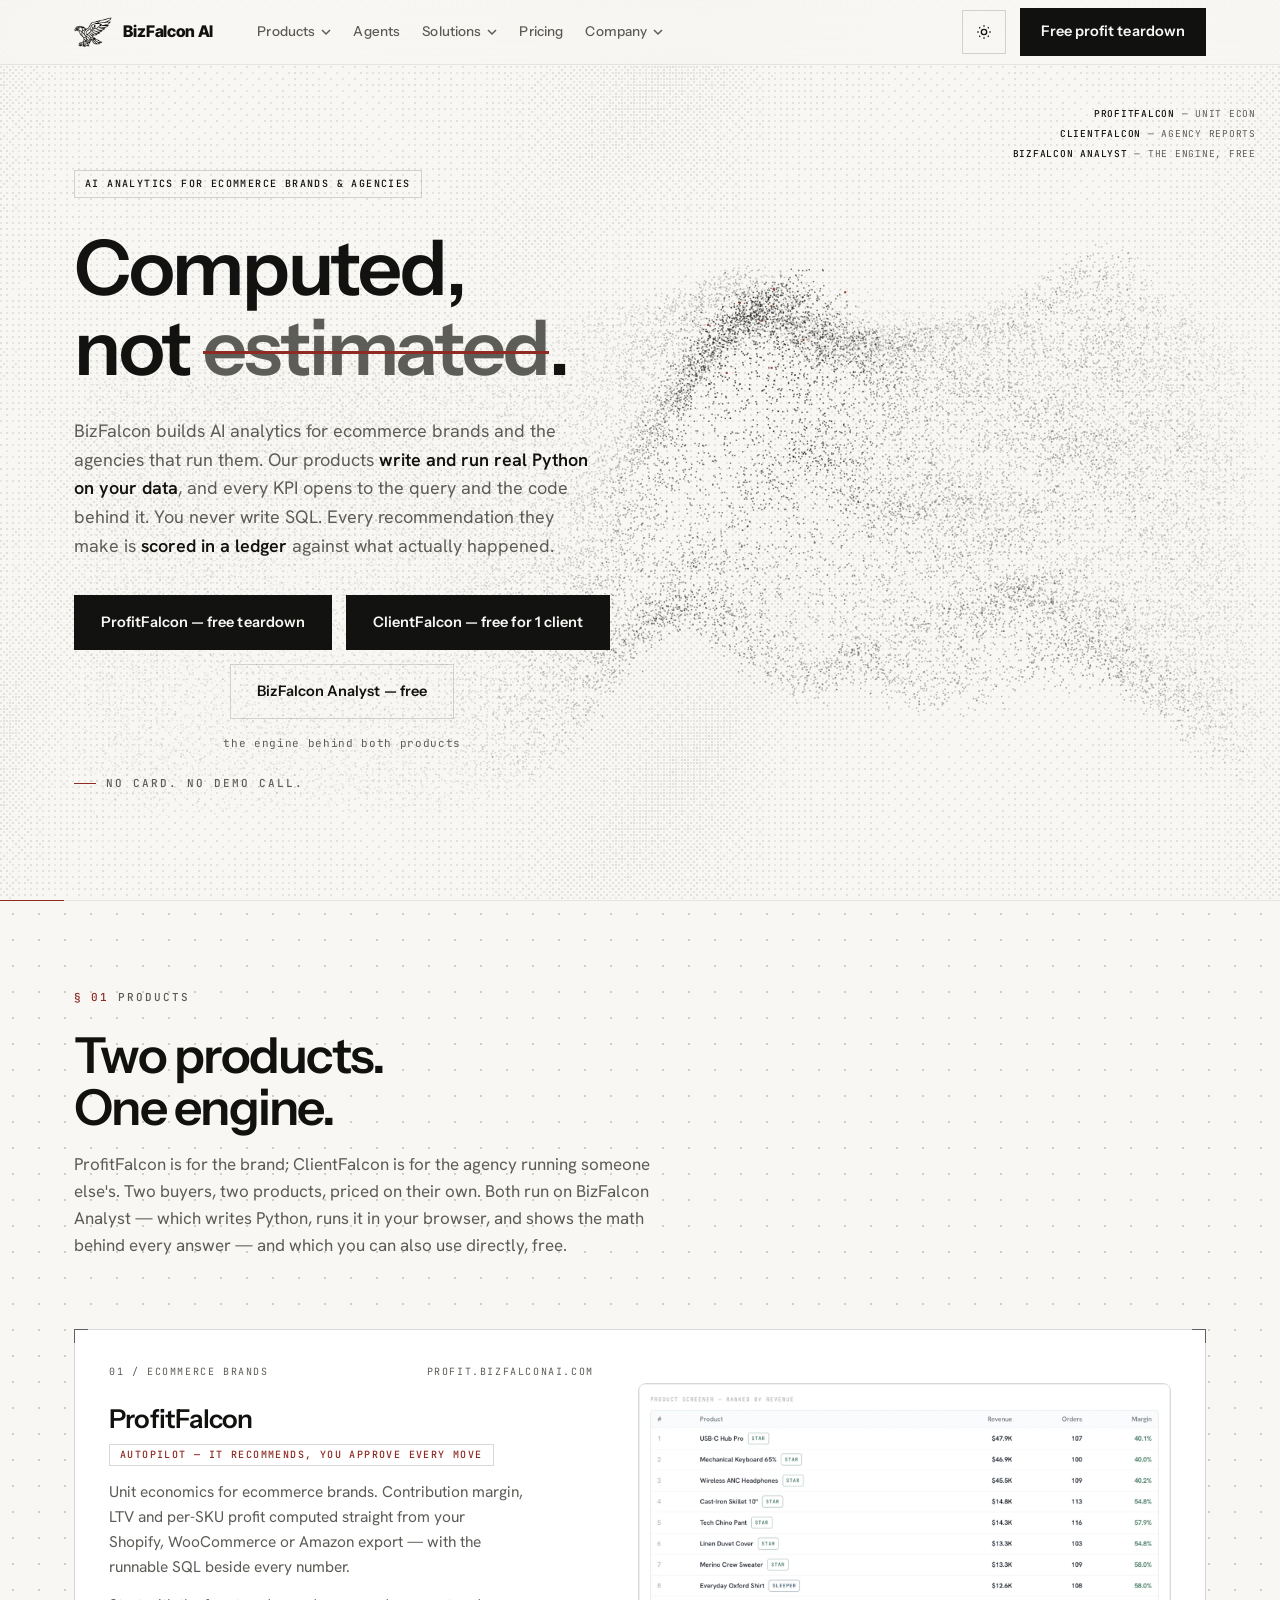
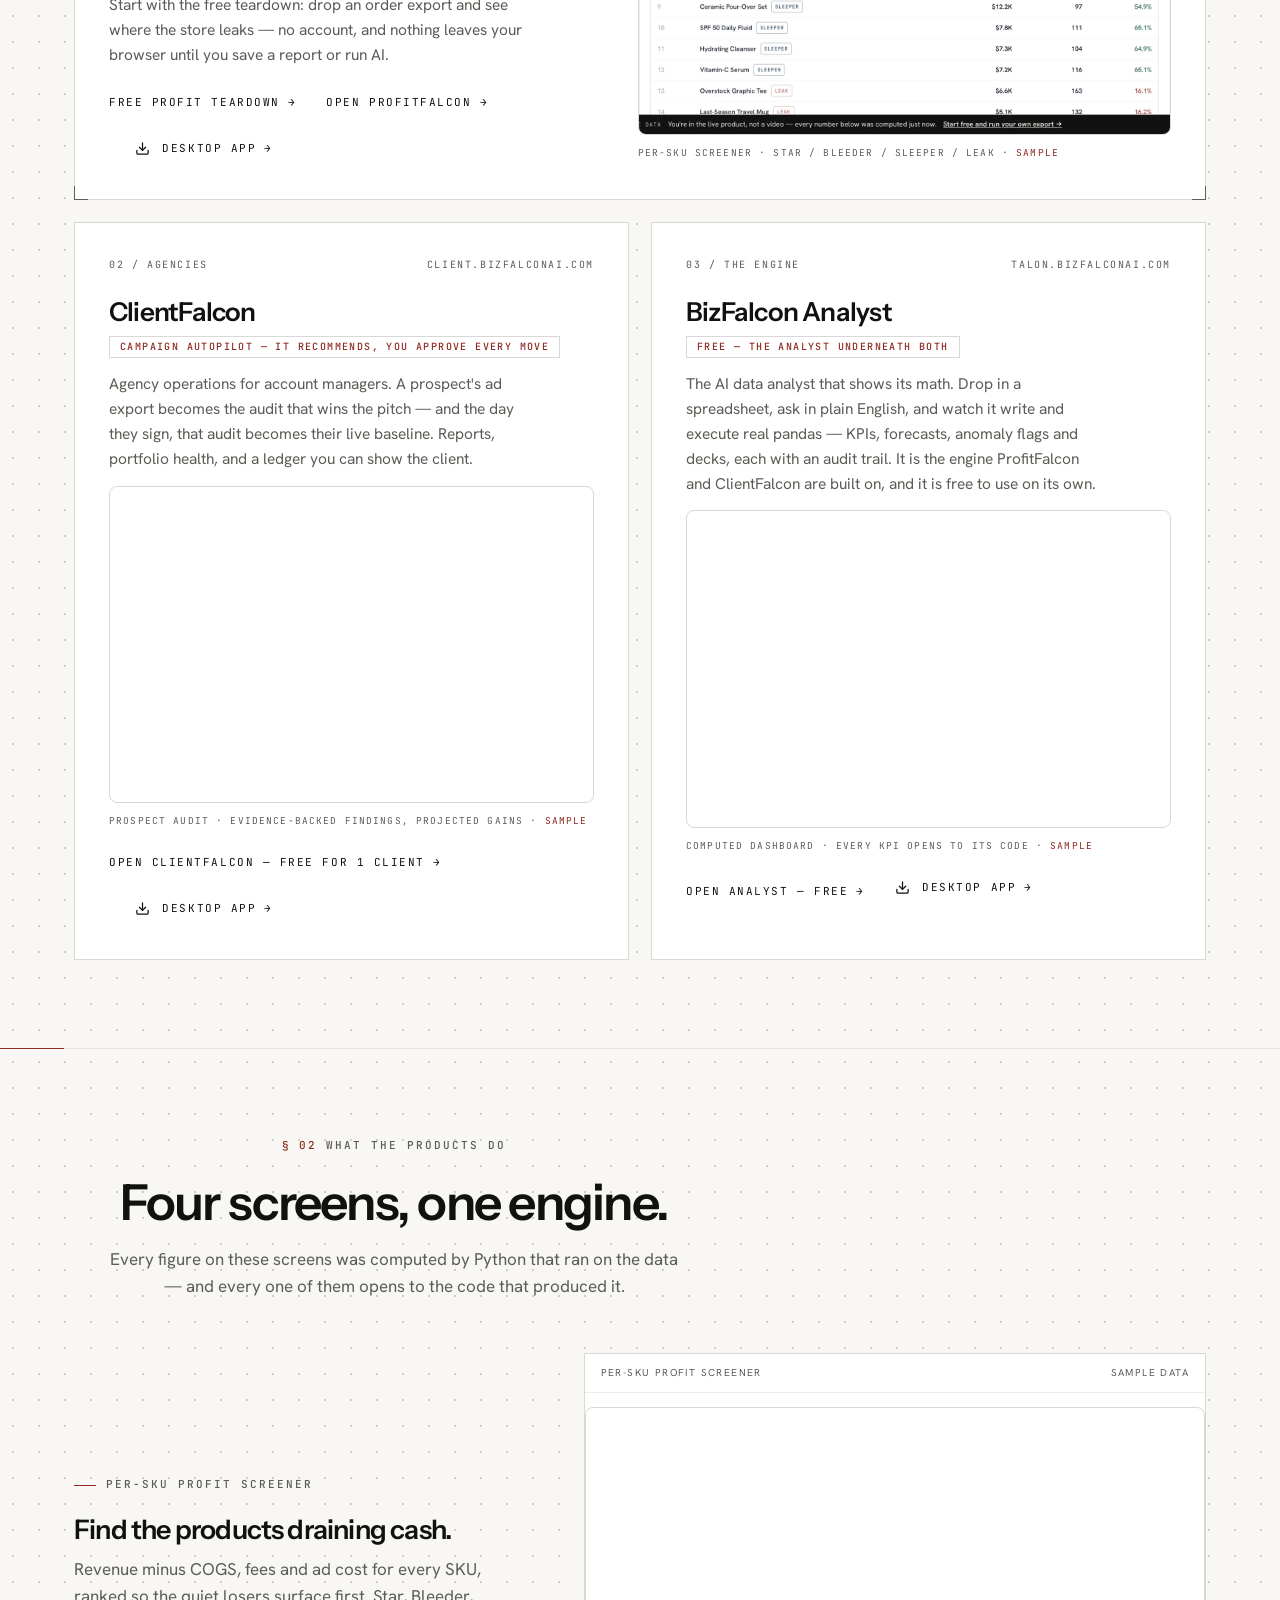
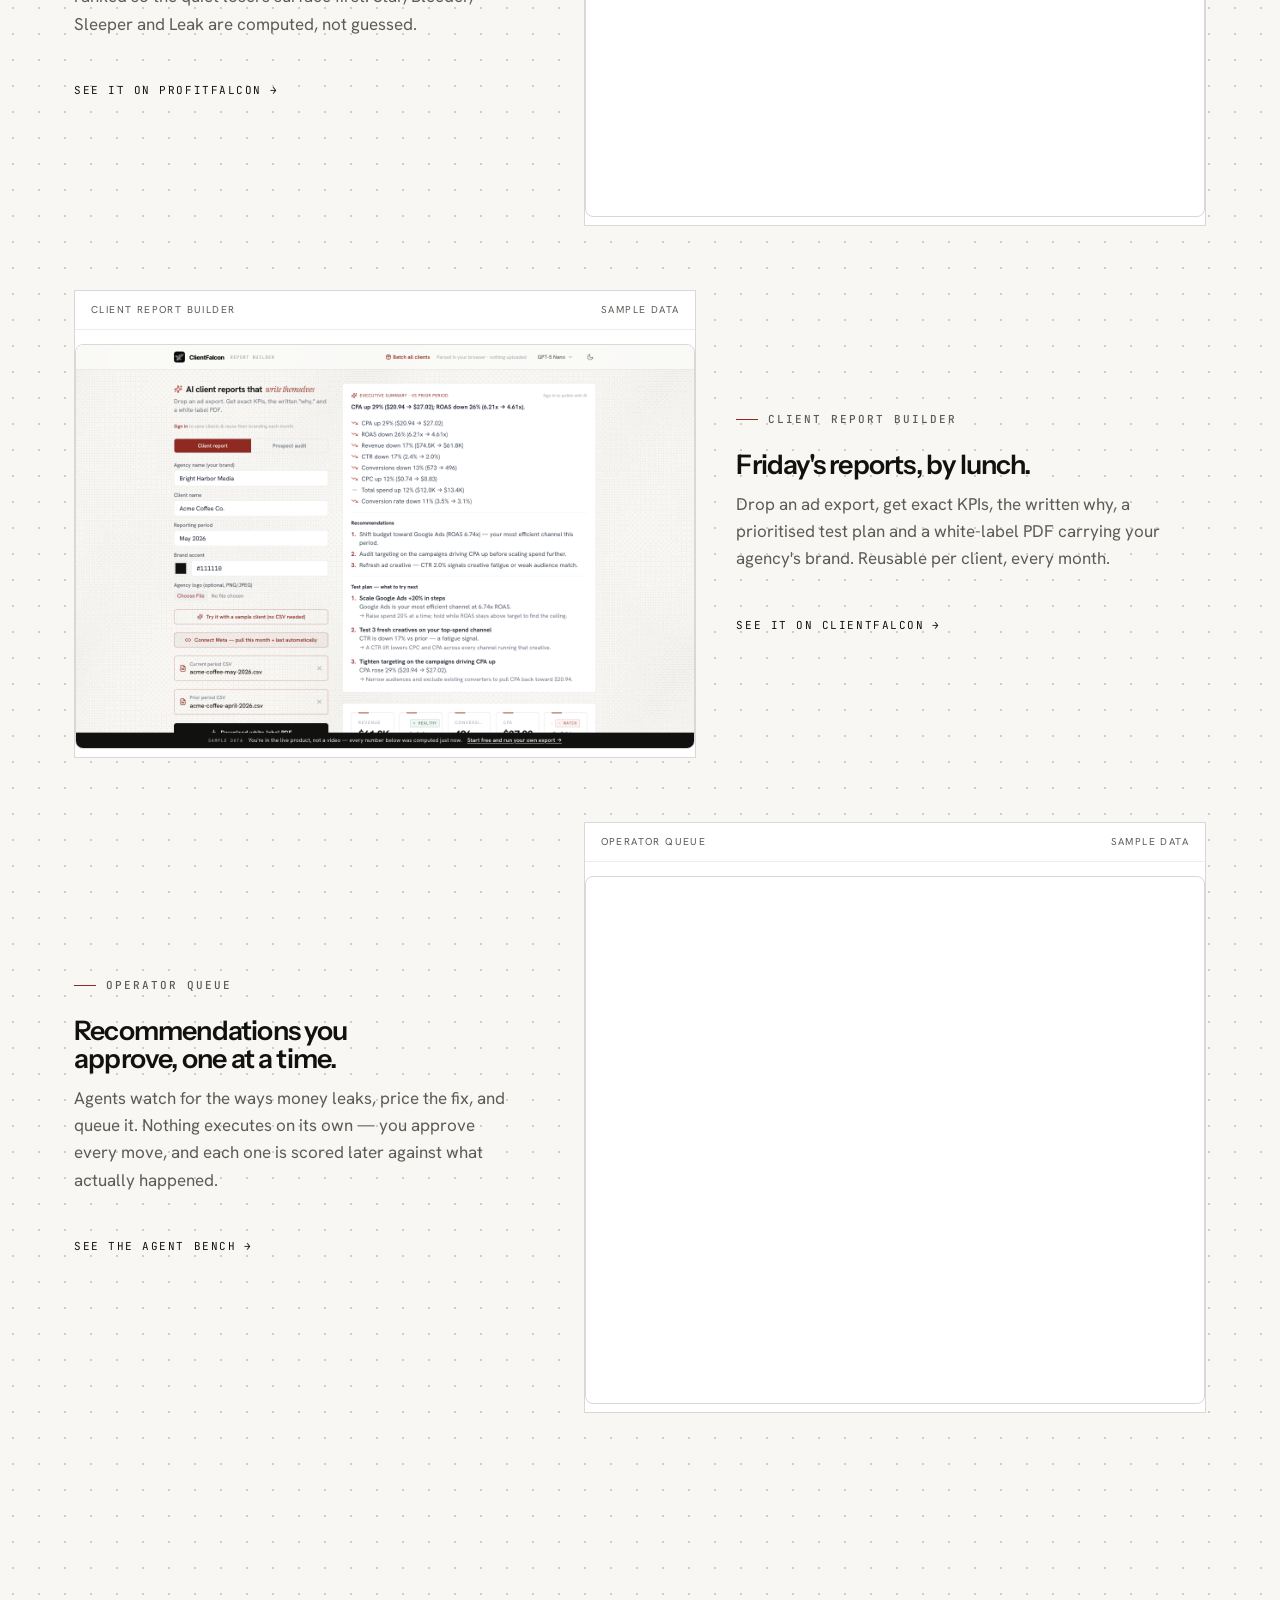
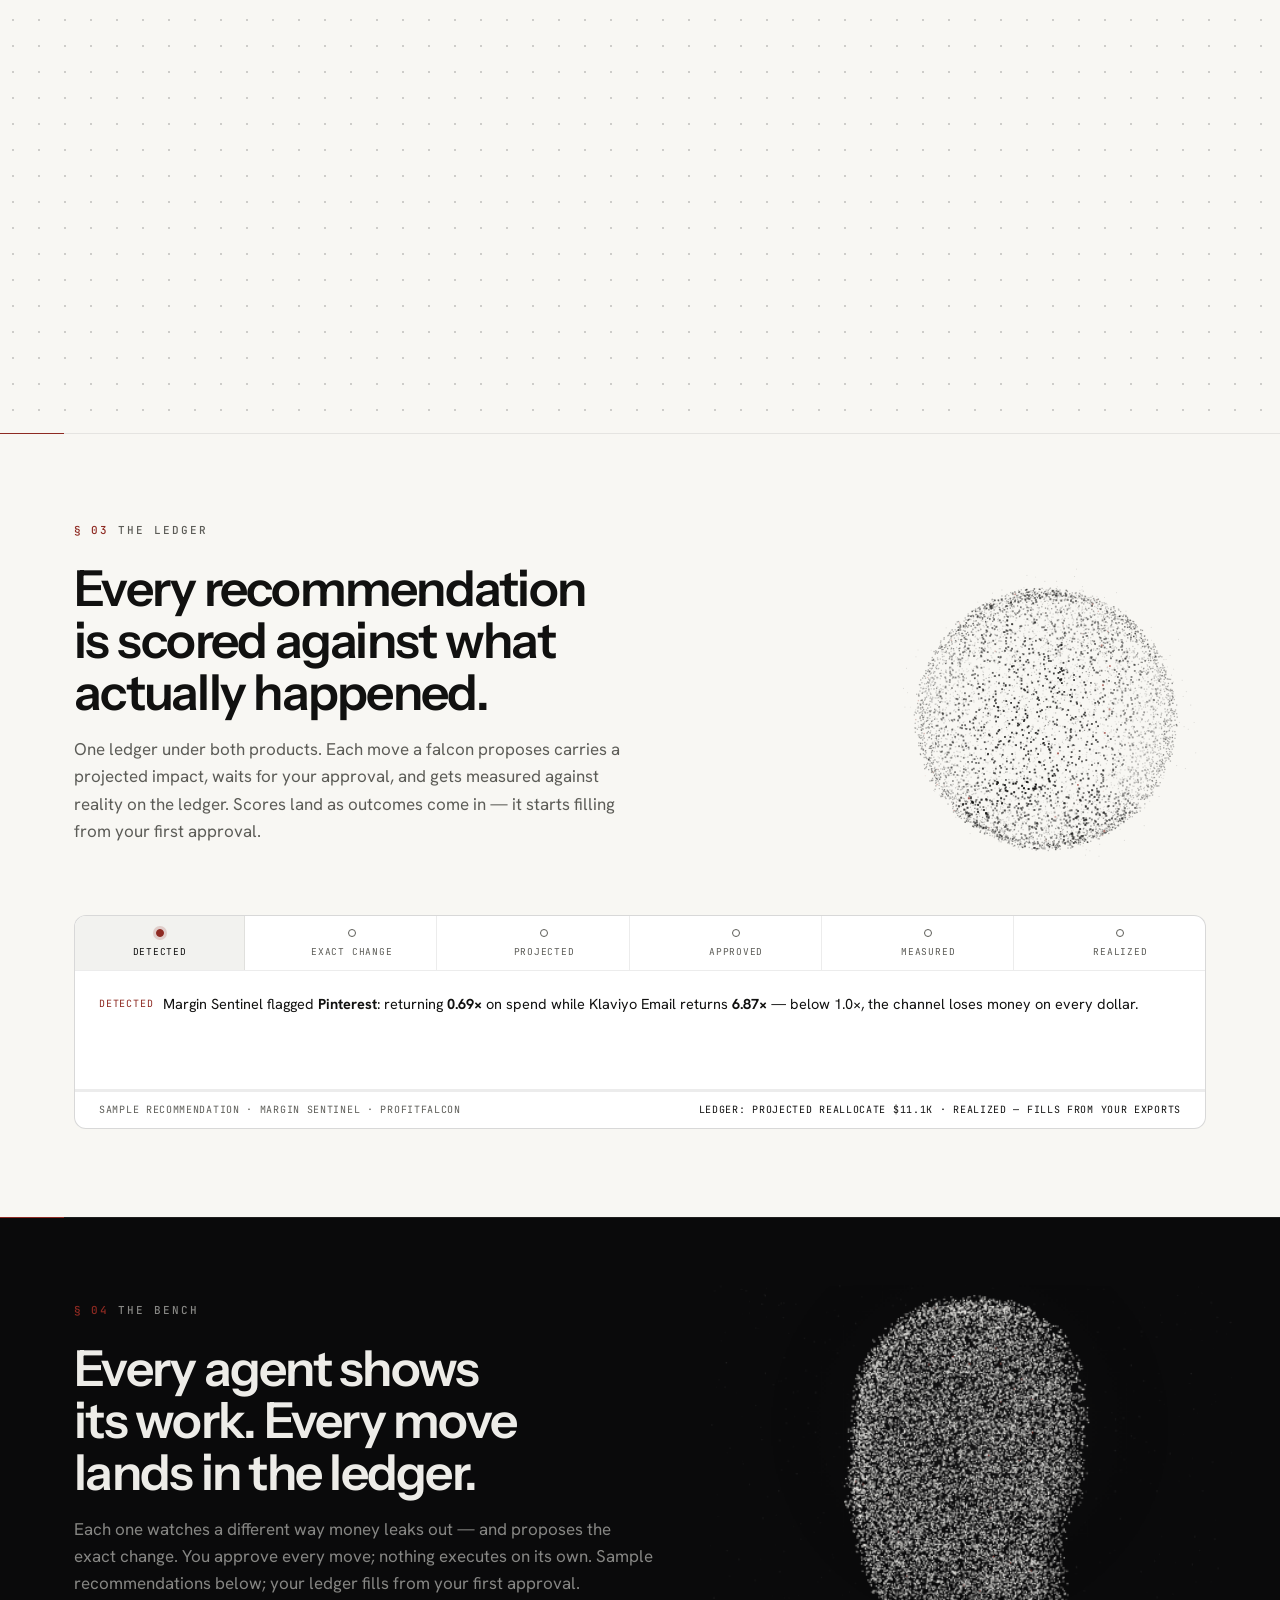
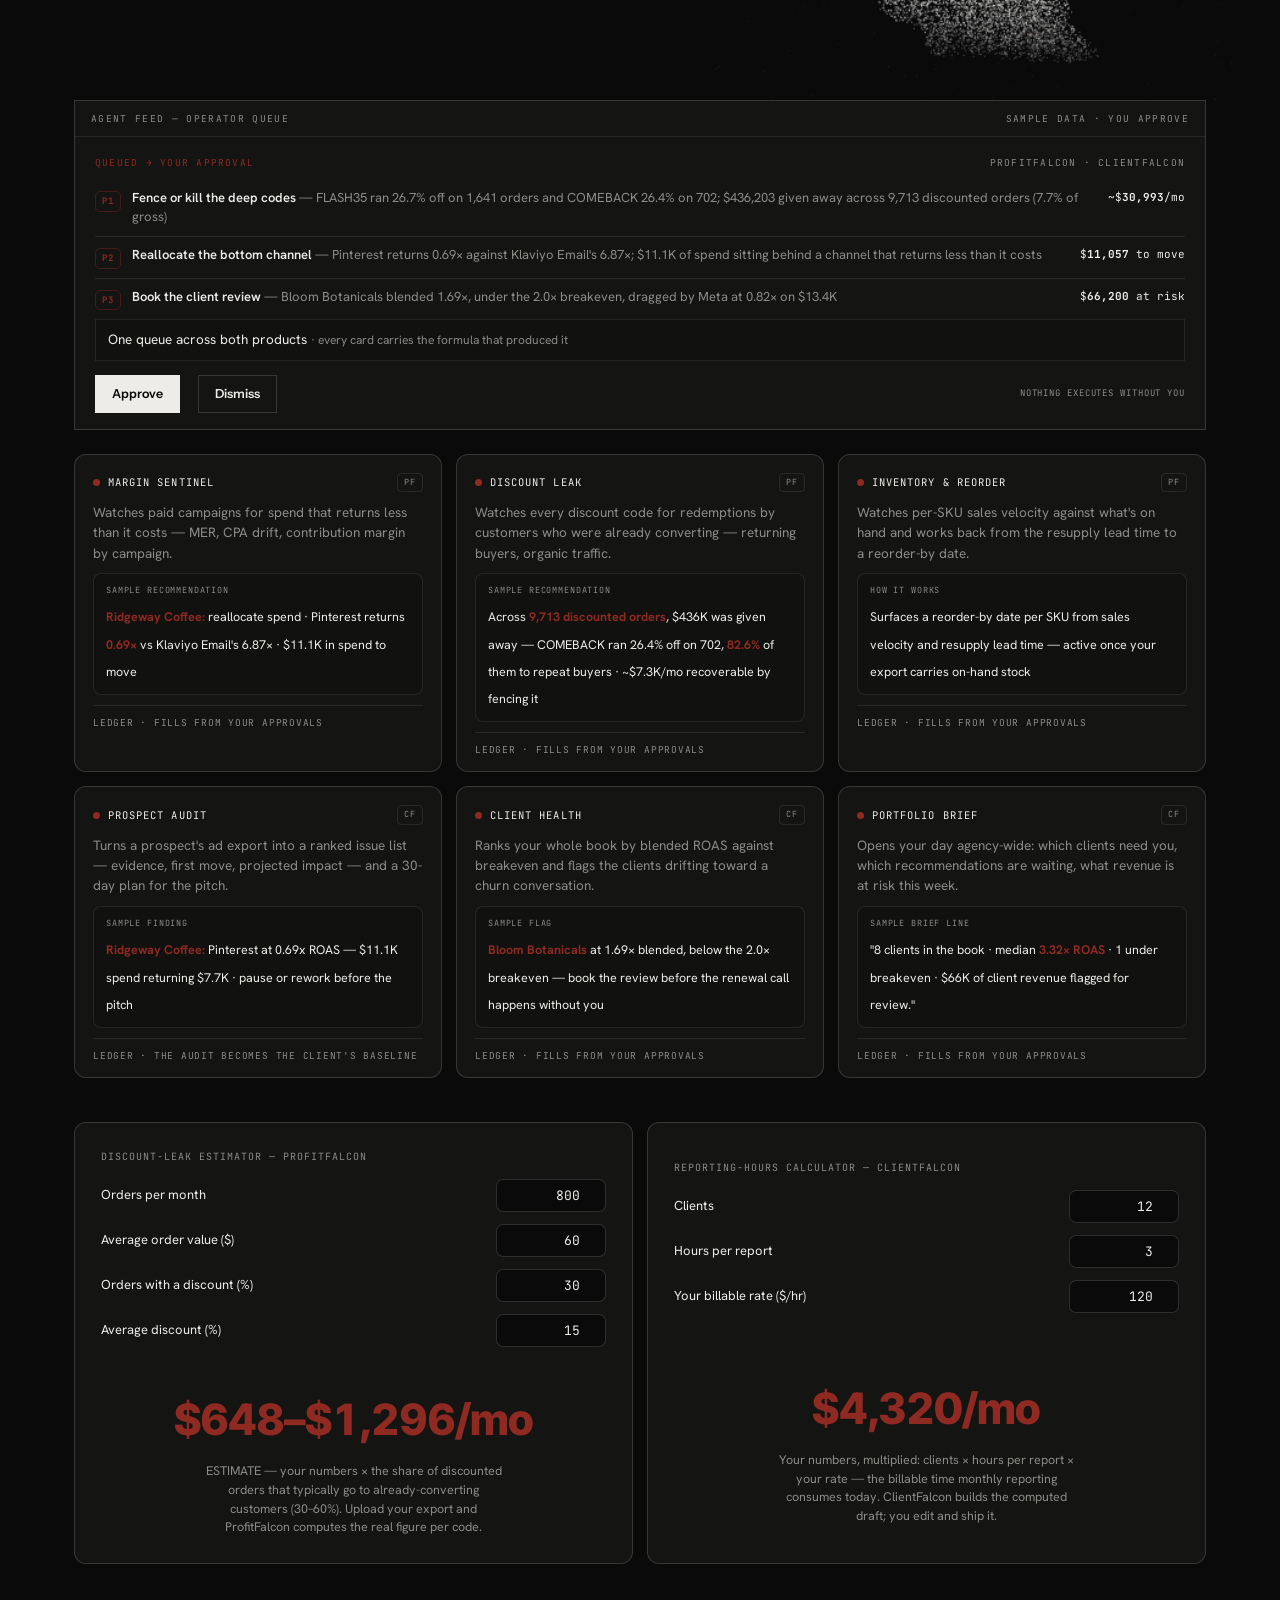
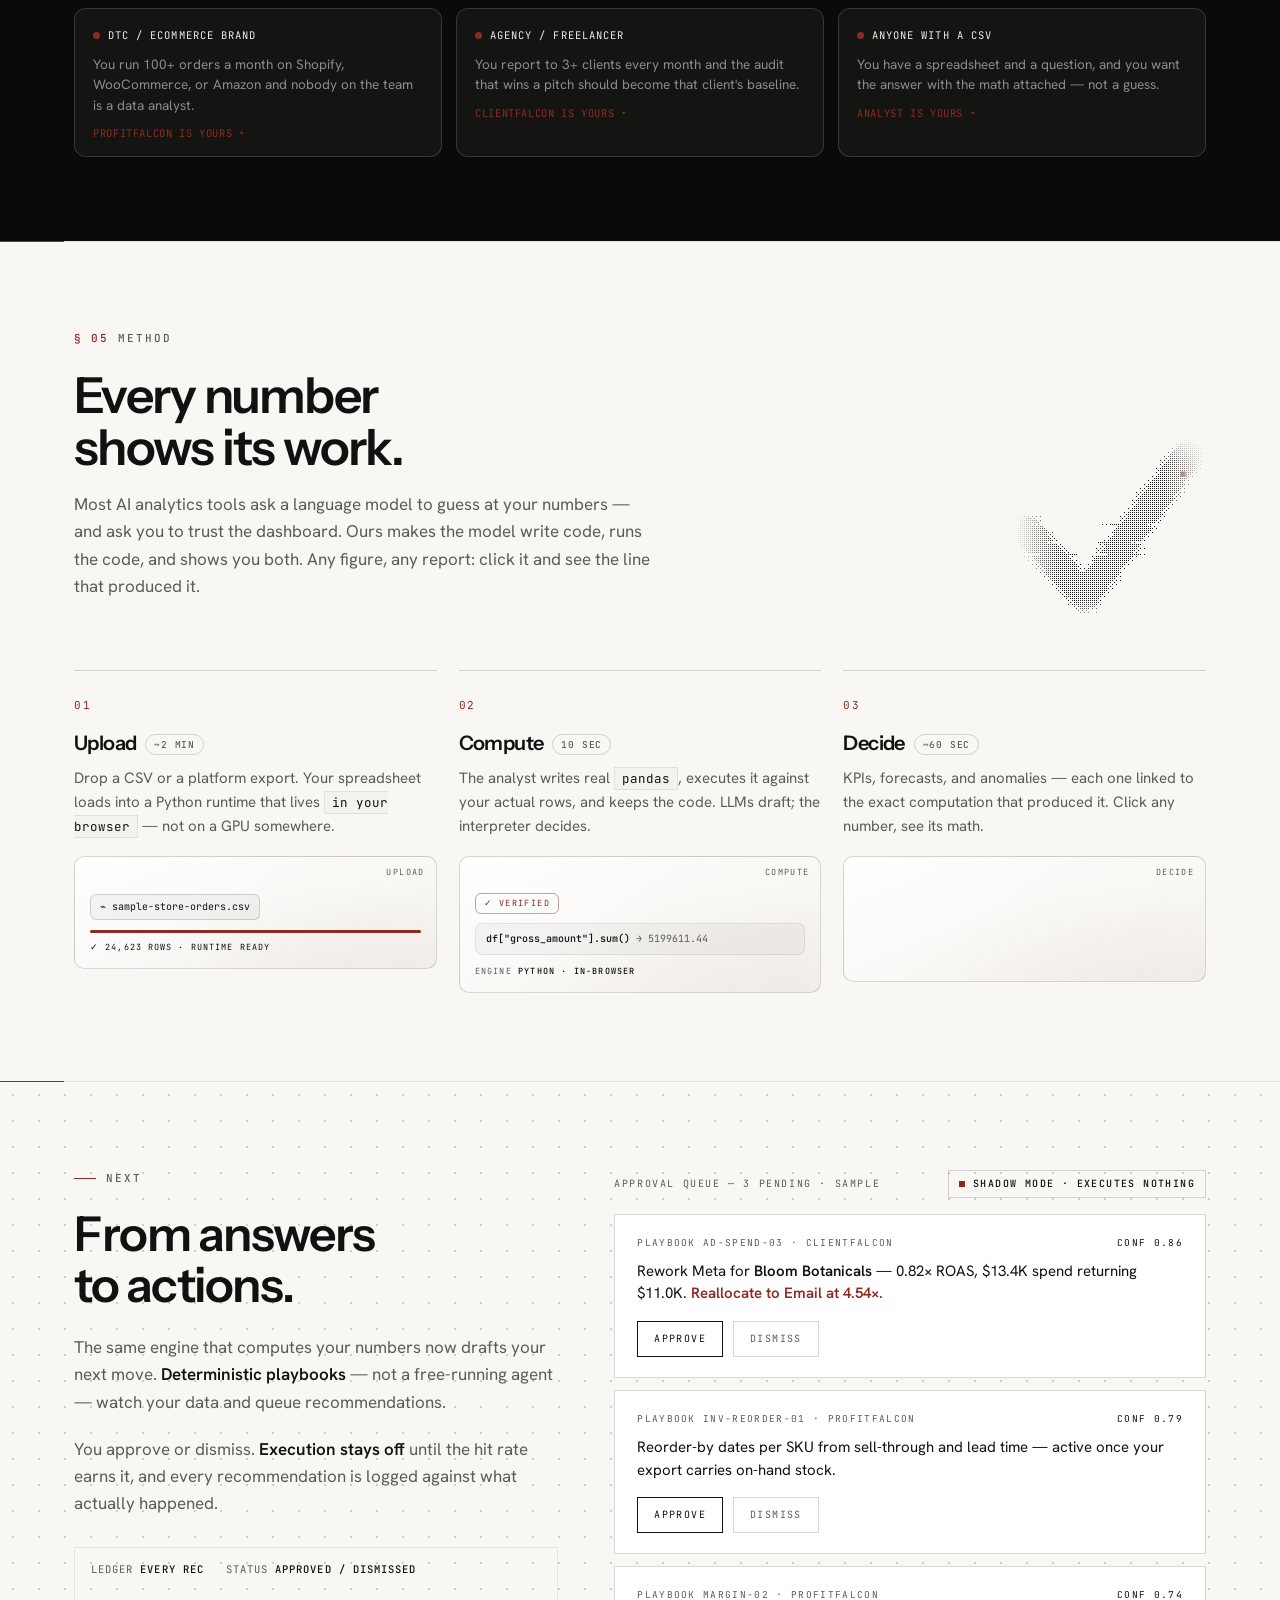
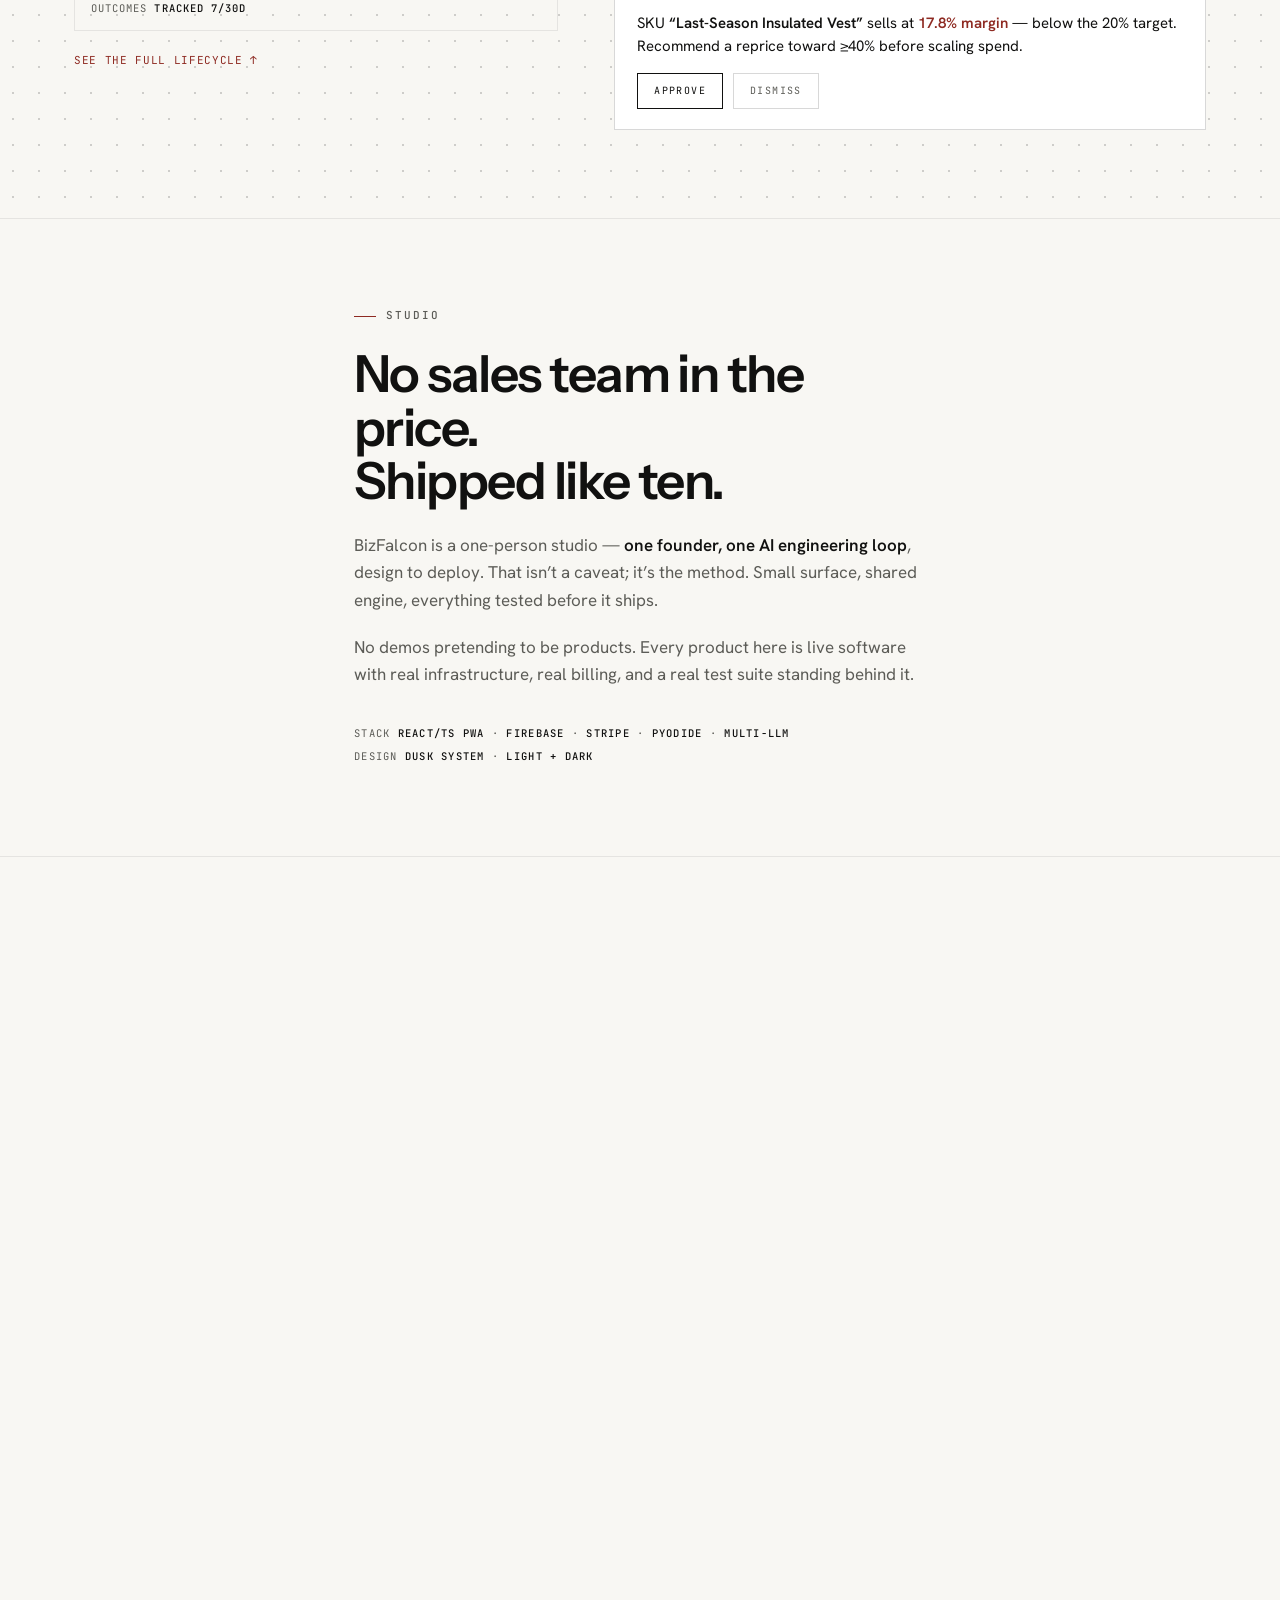
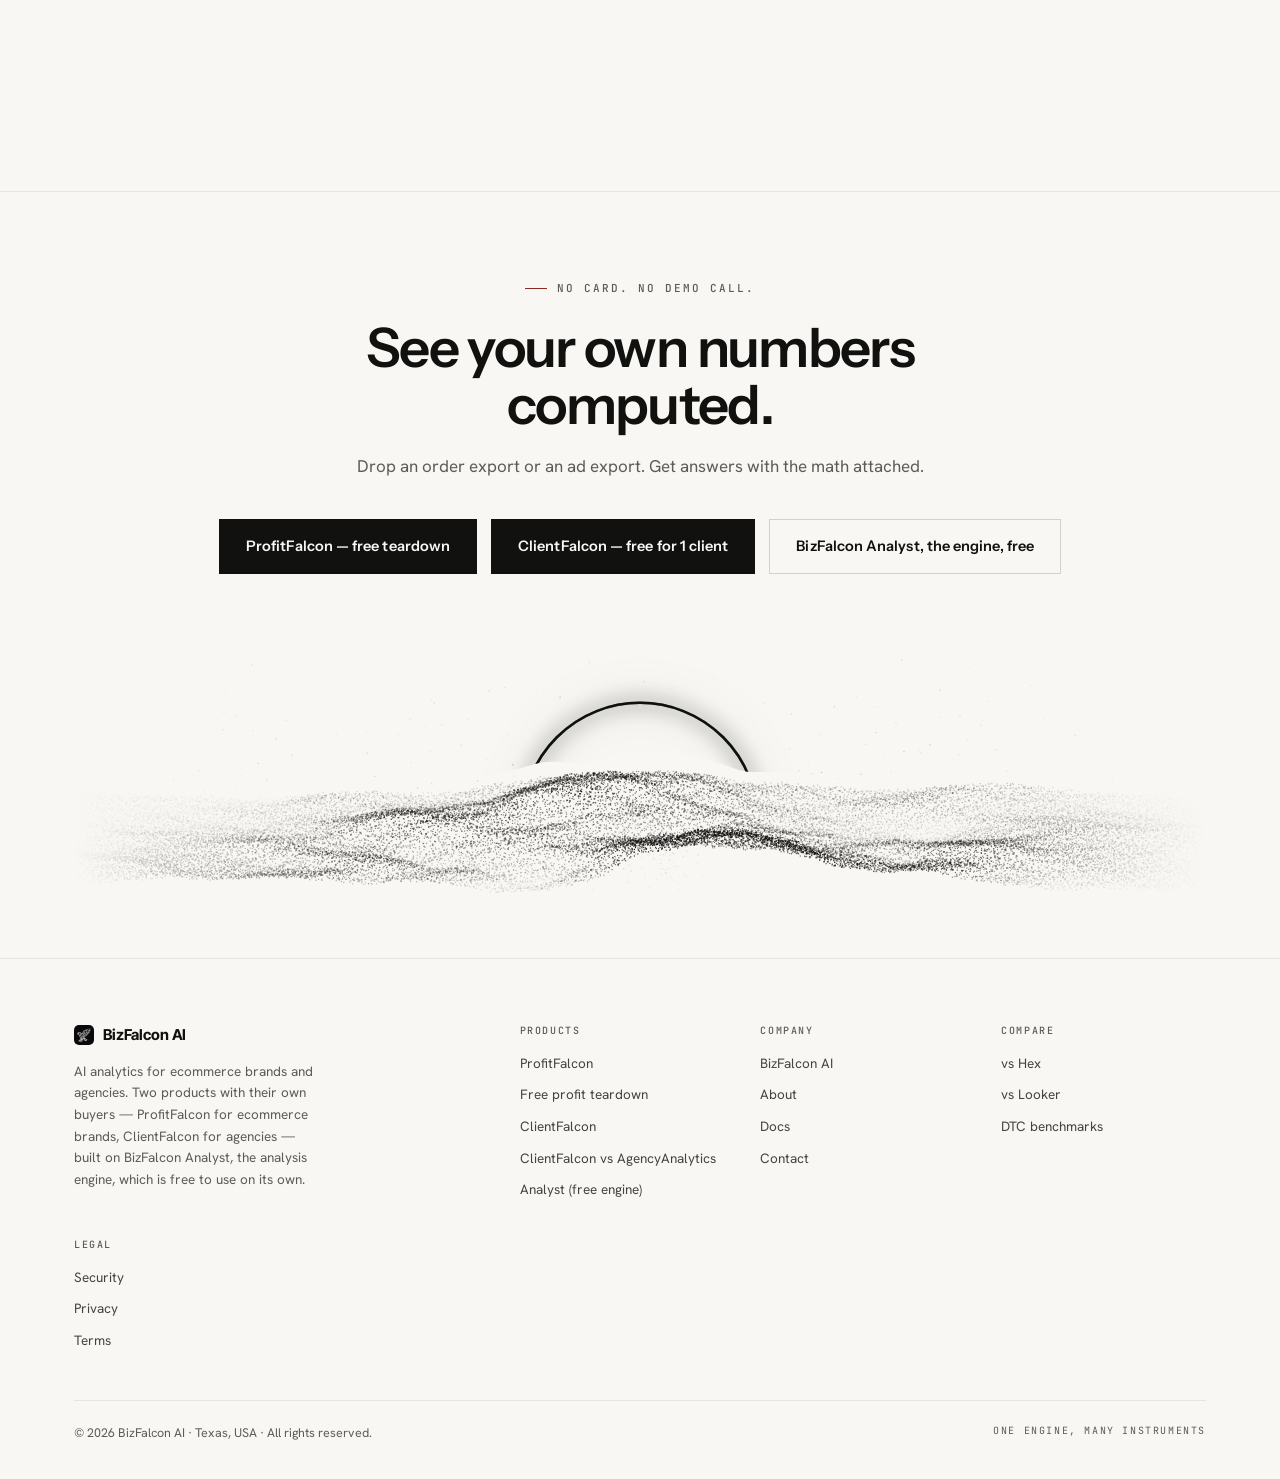
==== index.html @ 4ea5cb0e "Stop shipping the retired figures inside the comments that explain them cascade.ts carries a standin" ====
<!DOCTYPE html>
<html lang="en">
<head>
<meta charset="UTF-8">
<meta name="viewport" content="width=device-width, initial-scale=1">
<script>try{if(localStorage.getItem("bf-theme")!=="dark")document.documentElement.setAttribute("data-theme","light")}catch(e){document.documentElement.setAttribute("data-theme","light")}</script>
<meta name="theme-color" content="#F8F7F3">
<title>BizFalcon AI — Computed, not estimated</title>
<meta name="description" content="BizFalcon builds AI analytics for ecommerce brands and the agencies that run them. Our analysts write and run real Python on your data — every KPI traceable to the code that produced it.">
<link rel="icon" href="favicon.ico?v=20260806l">
<link rel="icon" type="image/png" sizes="32x32" href="favicon-32.png?v=20260806l">
<link rel="apple-touch-icon" href="apple-touch-icon.png?v=20260806l">
<link rel="preconnect" href="https://fonts.googleapis.com">
<link rel="preconnect" href="https://fonts.gstatic.com" crossorigin>
<link href="https://fonts.googleapis.com/css2?family=Instrument+Sans:wght@500;600&family=Hanken+Grotesk:wght@400;700&family=Inter+Tight:wght@800&family=JetBrains+Mono:wght@400;500;700&display=swap" rel="stylesheet">
<link rel="stylesheet" href="./dusk.css?v=20260806l">
<link rel="stylesheet" href="./site.css?v=20260806l">
  <script>
    /* Belt-and-suspenders with sw.js: drop any root-scoped worker from the old SPA-at-root setup so this page is not forwarded to /dashboard. */
    if ("serviceWorker" in navigator) {
      navigator.serviceWorker.getRegistrations().then(function (rs) {
        rs.forEach(function (r) { if (r.scope === location.origin + "/") r.unregister(); });
      }).catch(function () {});
    }
  </script>
<meta property="og:type" content="website">
<meta property="og:site_name" content="BizFalcon AI">
<meta property="og:locale" content="en_US">
<meta property="og:url" content="https://bizfalconai.com/">
<meta property="og:title" content="BizFalcon AI — Computed, not estimated">
<meta property="og:description" content="BizFalcon builds AI analytics for ecommerce brands and the agencies that run them. Our analysts write and run real Python on your data — every KPI traceable to the code that produced it.">
<meta name="robots" content="index,follow,max-image-preview:large,max-snippet:-1,max-video-preview:-1">
<link rel="canonical" href="https://bizfalconai.com/">
<meta property="og:image" content="https://bizfalconai.com/og.png">
<meta property="og:image:width" content="1200">
<meta property="og:image:height" content="630">
<meta property="og:image:type" content="image/png">
<meta property="og:image:alt" content="BizFalcon AI — verified-computation analytics products">
<meta name="twitter:card" content="summary_large_image">
<meta name="twitter:title" content="BizFalcon AI — Computed, not estimated">
<meta name="twitter:description" content="BizFalcon builds AI analytics for ecommerce brands and the agencies that run them. Our analysts write and run real Python on your data — every KPI traceable to the code that produced it.">
<meta name="twitter:image" content="https://bizfalconai.com/og.png">
<meta name="twitter:image:alt" content="BizFalcon AI — verified-computation analytics products">
<!-- BF-LD -->
<script type="application/ld+json">
{
  "@context": "https://schema.org",
  "@graph": [
    {
      "@type": "Organization",
      "@id": "https://bizfalconai.com/#organization",
      "name": "BizFalcon AI",
      "url": "https://bizfalconai.com/",
      "email": "hello@bizfalconai.com",
      "logo": {
        "@type": "ImageObject",
        "url": "https://bizfalconai.com/falcon-bird-white.png",
        "width": 1190,
        "height": 933
      },
      "founder": {
        "@type": "Person",
        "name": "Siddharth Deepak"
      }
    },
    {
      "@type": "WebSite",
      "@id": "https://bizfalconai.com/#website",
      "url": "https://bizfalconai.com/",
      "name": "BizFalcon AI",
      "inLanguage": "en-US",
      "publisher": {
        "@id": "https://bizfalconai.com/#organization"
      }
    }
  ]
}
</script>
<!-- /BF-LD -->
</head>
<body>

<!-- ============ NAV ============ -->
<header class="nav">
  <div class="nav-in">
    <a class="brand" href="#" aria-label="BizFalcon AI home">
      <img src="falcon-bird-white-sm.webp" alt="" width="440" height="345">
      BizFalcon&nbsp;AI
    </a>
    <!-- Was seven flat #anchors on a single page, which is what made this read as a
         landing page rather than a company site. Now the same Products/Solutions/
         Company shape the competitive set uses (Hex: Platform/Solutions/Enterprise/
         Resources; Reaktion: Product/Solutions/Integrations/Pricing/Cases), reusing
         the .nav-dd machinery already in dusk.css so nothing new is invented. -->
    <nav class="nav-links" aria-label="Primary">
      <div class="nav-dd">
        <button class="nav-dd-btn" type="button" aria-haspopup="true" aria-expanded="false">Products <svg viewBox="0 0 10 6" fill="none" stroke="currentColor" stroke-width="1.5" aria-hidden="true"><path d="M1 1l4 4 4-4"/></svg></button>
        <div class="nav-dd-menu" role="menu">
          <a href="https://profit.bizfalconai.com/" role="menuitem">ProfitFalcon — ecommerce</a>
          <a href="https://client.bizfalconai.com/" role="menuitem">ClientFalcon — agencies</a>
          <a href="https://talon.bizfalconai.com/" role="menuitem">BizFalcon Analyst — free</a>
          <a href="#ledger" role="menuitem">The ledger</a>
          <a href="#products" role="menuitem">All products</a>
        </div>
      </div>
      <a href="#bench">Agents</a>
      <div class="nav-dd">
        <button class="nav-dd-btn" type="button" aria-haspopup="true" aria-expanded="false">Solutions <svg viewBox="0 0 10 6" fill="none" stroke="currentColor" stroke-width="1.5" aria-hidden="true"><path d="M1 1l4 4 4-4"/></svg></button>
        <div class="nav-dd-menu" role="menu">
          <a href="https://profit.bizfalconai.com/" role="menuitem">Ecommerce brand</a>
          <a href="https://client.bizfalconai.com/" role="menuitem">Agency</a>
          <a href="https://talon.bizfalconai.com/" role="menuitem">Any spreadsheet</a>
          <a href="https://talon.bizfalconai.com/solutions" role="menuitem">By industry</a>
        </div>
      </div>
      <a href="#pricing">Pricing</a>
      <div class="nav-dd">
        <button class="nav-dd-btn" type="button" aria-haspopup="true" aria-expanded="false">Company <svg viewBox="0 0 10 6" fill="none" stroke="currentColor" stroke-width="1.5" aria-hidden="true"><path d="M1 1l4 4 4-4"/></svg></button>
        <div class="nav-dd-menu" role="menu">
          <a href="https://talon.bizfalconai.com/about" role="menuitem">About</a>
          <a href="https://talon.bizfalconai.com/security" role="menuitem">Security</a>
          <a href="https://talon.bizfalconai.com/help" role="menuitem">Docs</a>
          <a href="https://talon.bizfalconai.com/blog" role="menuitem">Blog</a>
          <a href="https://talon.bizfalconai.com/#faq" role="menuitem">FAQ</a>
        </div>
      </div>
    </nav>
    <div class="nav-right">
      <!-- ORDER: theme (utility), ghost, primary LAST. The terminal slot is where the
           scan ends, so it belongs to the action we most want taken. -->
      <button class="theme-btn" id="themeToggle" aria-label="Toggle light and dark theme">
        <svg class="icon-sun" viewBox="0 0 24 24" fill="none" stroke="currentColor" stroke-width="2" aria-hidden="true"><circle cx="12" cy="12" r="4"/><path d="M12 2v2M12 20v2M4.9 4.9l1.4 1.4M17.7 17.7l1.4 1.4M2 12h2M20 12h2M4.9 19.1l1.4-1.4M17.7 6.3l1.4-1.4"/></svg>
        <svg class="icon-moon" viewBox="0 0 24 24" fill="none" stroke="currentColor" stroke-width="2" aria-hidden="true"><path d="M21 12.8A9 9 0 1 1 11.2 3a7 7 0 0 0 9.8 9.8z"/></svg>
      </button>
      <a class="btn btn--primary" href="https://profit.bizfalconai.com/teardown">Free profit teardown</a>
    </div>
  </div>
</header>

<!-- ============ HERO ============ -->
<section class="hero">
  <canvas class="hero-canvas" id="terrain" aria-hidden="true"></canvas>

  <div class="rail rail--r">
    <b>PROFITFALCON</b>&nbsp;— UNIT&nbsp;ECON<br>
    <b>CLIENTFALCON</b>&nbsp;— AGENCY&nbsp;REPORTS<br>
    <b>BIZFALCON&nbsp;ANALYST</b>&nbsp;— THE&nbsp;ENGINE, FREE
  </div>

  <div class="wrap hero-in">
    <span class="chip hero-chip">AI analytics for ecommerce brands &amp; agencies</span>
    <h1>Computed,<br>not <span class="est">estimated</span>.</h1>
    <p class="hero-sub">BizFalcon builds AI analytics for ecommerce brands and the agencies that run them. Our products <strong>write and run real Python on your data</strong>, and every KPI opens to the query and the code behind it. You never write SQL. Every recommendation they make is <strong>scored in a ledger</strong> against what actually happened.</p>
    <!-- The stack is width:fit-content, so it collapses to its widest child -- the two-button
         row -- and the Analyst button centres on THAT rather than on the viewport. The hero's
         .hero-ctas is justify-content:flex-start (site.css), so page-centring would land the
         Analyst far right of the pair. Survives the row wrapping to two lines at narrow widths.

         Why a button again, after a previous pass demoted it to a text line: the objection then
         was that a ghost button BESIDE two solids read as the weakest of three primaries. On its
         own row BENEATH them it reads as the alternative to both -- subordinate by position, which
         is what the engine is. The placement answers the objection instead of ignoring it. -->
    <div class="hero-cta-stack">
      <div class="hero-ctas">
        <a class="btn btn--primary" href="https://profit.bizfalconai.com/teardown">ProfitFalcon — free teardown</a>
        <a class="btn btn--primary" href="https://client.bizfalconai.com/">ClientFalcon — free for 1 client</a>
      </div>
      <a class="btn btn--ghost hero-alt" href="https://talon.bizfalconai.com">BizFalcon Analyst — free</a>
      <p class="hero-aside">the engine behind both products</p>
    </div>
    <div class="eyebrow" style="margin-top:22px;margin-bottom:0;justify-content:flex-start">No card. No demo call.</div>
  </div>

</section>

<!-- ============ PRODUCTS ============ -->
<section id="products" class="dotbg">
  <div class="wrap">
    <div class="sec-row">
      <div class="sec-head rv" data-dock>
        <div class="eyebrow">Products</div>
        <h2>Two products.<br>One engine.</h2>
        <p>ProfitFalcon is for the brand; ClientFalcon is for the agency running someone else's. Two buyers, two products, priced on their own. Both run on BizFalcon Analyst — which writes Python, runs it in your browser, and shows the math behind every answer — and which you can also use directly, free.</p>
      </div>
    </div>

    <div class="prod-grid">
      <!-- PROFITFALCON — brand side. Leads because it is a paid product with its
           own buyer, not a packaging of the free one. -->
      <article class="prod prod--hero frame rv"><i></i><i></i><i></i><i></i>
        <div>
          <div class="prod-idx"><span>01 / ECOMMERCE BRANDS</span><span>PROFIT.BIZFALCONAI.COM</span></div>
          <h3>ProfitFalcon <span class="chip chip--ghost">Autopilot — it recommends, you approve every move</span></h3>
          <p>Unit economics for ecommerce brands. Contribution margin, LTV and per-SKU profit computed straight from your Shopify, WooCommerce or Amazon export — with the runnable SQL beside every number.</p>
          <p style="margin-top:14px">Start with the free teardown: drop an order export and see where the store leaks — no account, and nothing leaves your browser until you save a report or run AI.</p>
          <a class="prod-link" href="https://profit.bizfalconai.com/teardown">Free profit teardown</a>
          <a class="prod-link" href="https://profit.bizfalconai.com/">Open ProfitFalcon</a>
          <a class="prod-link" href="https://profit.bizfalconai.com/?install=1"><svg class="btn-ico" width="15" height="15" viewBox="0 0 24 24" fill="none" stroke="currentColor" stroke-width="2" stroke-linecap="round" stroke-linejoin="round" aria-hidden="true"><path d="M21 15v4a2 2 0 0 1-2 2H5a2 2 0 0 1-2-2v-4"/><polyline points="7 10 12 15 17 10"/><line x1="12" x2="12" y1="15" y2="3"/></svg> Desktop app</a>
        </div>
        <div>
          <a class="prod-shot-link" href="https://profit.bizfalconai.com/" aria-label="Open the live product">
        <picture>
            <source srcset="./shots/screener.webp" type="image/webp">
            <img class="prod-shot" src="./shots/screener.png" width="1440" height="950" loading="lazy" decoding="async" alt="ProfitFalcon per-SKU screener: every SKU ranked by contribution margin with Star / Bleeder / Sleeper / Leak status, computed from a sample export">
          </picture>
        </a>
          <div class="mini-note">Per-SKU screener · Star / Bleeder / Sleeper / Leak · <em>SAMPLE</em></div>
        </div>
      </article>

      <!-- CLIENTFALCON — agency side. Peer of ProfitFalcon, not a sub-product. -->
      <article class="prod rv d1">
        <div class="prod-idx"><span>02 / AGENCIES</span><span>CLIENT.BIZFALCONAI.COM</span></div>
        <h3>ClientFalcon <span class="chip chip--ghost">Campaign Autopilot — it recommends, you approve every move</span></h3>
        <p>Agency operations for account managers. A prospect's ad export becomes the audit that wins the pitch — and the day they sign, that audit becomes their live baseline. Reports, portfolio health, and a ledger you can show the client.</p>
        <a class="prod-shot-link" href="https://client.bizfalconai.com/" aria-label="Open the live product">
        <picture>
          <source srcset="./shots/audit.webp" type="image/webp">
          <img class="prod-shot" src="./shots/audit.png" width="1440" height="940" loading="lazy" decoding="async" alt="ClientFalcon prospect audit: evidence-backed findings with projected monthly gains, computed from a sample ad export">
        </picture>
        </a>
        <div class="mini-note">Prospect audit · evidence-backed findings, projected gains · <em>SAMPLE</em></div>
        <a class="prod-link" href="https://client.bizfalconai.com/">Open ClientFalcon — free for 1 client</a>
        <a class="prod-link" href="https://client.bizfalconai.com/?install=1"><svg class="btn-ico" width="15" height="15" viewBox="0 0 24 24" fill="none" stroke="currentColor" stroke-width="2" stroke-linecap="round" stroke-linejoin="round" aria-hidden="true"><path d="M21 15v4a2 2 0 0 1-2 2H5a2 2 0 0 1-2-2v-4"/><polyline points="7 10 12 15 17 10"/><line x1="12" x2="12" y1="15" y2="3"/></svg> Desktop app</a>
      </article>

      <!-- TALON — the engine both products run on, free to use directly. -->
      <article class="prod rv d2">
        <div class="prod-idx"><span>03 / THE ENGINE</span><span>TALON.BIZFALCONAI.COM</span></div>
        <h3>BizFalcon Analyst <span class="chip chip--ghost">Free — the analyst underneath both</span></h3>
        <p>The AI data analyst that shows its math. Drop in a spreadsheet, ask in plain English, and watch it write and execute real pandas — KPIs, forecasts, anomaly flags and decks, each with an audit trail. It is the engine ProfitFalcon and ClientFalcon are built on, and it is free to use on its own.</p>
        <!-- All three products now present the same way: one screenshot that links
             to the live product. The Analyst demo terminal that used to sit here was
             removed on the founder's call — it animated on a timer, so a visitor who
             scrolled past mid-sequence saw a half-typed query, and it was the only
             product block that behaved differently from its two siblings. -->
        <a class="prod-shot-link" href="https://talon.bizfalconai.com" aria-label="Open the live product">
        <picture>
          <!-- Was shots/dashboard.png -- a PROFITFALCON screenshot, its sidebar reading
                 "ProfitFalcon / Sample store". The Analyst card advertised the wrong
                 product. shots/analyst.png is a real capture of the Analyst workspace,
                 taken by e2e/capture-analyst-shot.mjs against the emulator. -->
            <img class="prod-shot" src="./shots/analyst.png" width="2880" height="1880"
               loading="lazy" decoding="async"
               alt="BizFalcon Analyst workspace: the analysis composer with starter prompts, saved analyses and the model picker">
        </picture>
        </a>
        <div class="mini-note">Computed dashboard · every KPI opens to its code · <em>SAMPLE</em></div>
        <a class="prod-link" href="https://talon.bizfalconai.com">Open Analyst — free</a>
        <a class="prod-link" href="https://talon.bizfalconai.com/?install=1"><svg class="btn-ico" width="15" height="15" viewBox="0 0 24 24" fill="none" stroke="currentColor" stroke-width="2" stroke-linecap="round" stroke-linejoin="round" aria-hidden="true"><path d="M21 15v4a2 2 0 0 1-2 2H5a2 2 0 0 1-2-2v-4"/><polyline points="7 10 12 15 17 10"/><line x1="12" x2="12" y1="15" y2="3"/></svg> Desktop app</a>
      </article>
    </div>
  </div>
</section>

<!-- ============ PRICING — entry price per product, links to each product's own pricing ============ -->

<!-- ============ MODULES ============ -->
<!-- Named capability slides with real product screenshots, the shape the competitive
     set uses (Reaktion runs 3-12 images per module slide; Triple Whale 8 large
     images; neither has live coded animation, which is ours). The company site
     previously showed three product cards and stopped, so a visitor could not see
     what any of them actually DOES.

     Each slide carries BOTH labels: the eyebrow says functionally what it is, the
     heading keeps the editorial voice. Scannable for someone skimming for
     capability without flattening the writing.

     Every image here is a real screenshot that already existed in shots/ and was
     going unused -- nothing is a mockup, and nothing needed new capture. -->
<section id="modules" class="dotbg">
  <div class="wrap">
    <div class="sec-head" style="text-align:center">
      <div class="eyebrow">What the products do</div>
      <h2>Four screens, one engine.</h2>
      <p>Every figure on these screens was computed by Python that ran on the data — and every one of them opens to the code that produced it.</p>
    </div>
    <div class="mods">
      <article class="mod rv">
        <div class="mod-copy">
          <div class="eyebrow">Per-SKU profit screener</div>
          <h3>Find the products draining cash.</h3>
          <p>Revenue minus COGS, fees and ad cost for every SKU, ranked so the quiet losers surface first. Star, Bleeder, Sleeper and Leak are computed, not guessed.</p>
          <a class="prod-link" href="https://profit.bizfalconai.com/">See it on ProfitFalcon</a>
        </div>
        <a class="mod-shot-link" href="https://profit.bizfalconai.com/" aria-label="ProfitFalcon per-SKU screener: every product ranked by contribution margin with computed status tags">
          <div class="shot-bar"><span class="dots"><i></i><i></i><i></i></span><span>per-sku profit screener</span><span style="margin-left:auto">SAMPLE DATA</span></div>
          <img class="prod-shot" src="./shots/screener.png" width="1968" height="1298" loading="lazy" decoding="async" alt="ProfitFalcon per-SKU screener: every product ranked by contribution margin with computed status tags">
        </a>
      </article>
      <article class="mod mod--flip rv">
        <div class="mod-copy">
          <div class="eyebrow">Client report builder</div>
          <h3>Friday's reports, by lunch.</h3>
          <p>Drop an ad export, get exact KPIs, the written why, a prioritised test plan and a white-label PDF carrying your agency's brand. Reusable per client, every month.</p>
          <a class="prod-link" href="https://client.bizfalconai.com/">See it on ClientFalcon</a>
        </div>
        <a class="mod-shot-link" href="https://client.bizfalconai.com/" aria-label="ClientFalcon report builder: agency branding fields beside a generated executive summary, recommendations and test plan">
          <div class="shot-bar"><span class="dots"><i></i><i></i><i></i></span><span>client report builder</span><span style="margin-left:auto">SAMPLE DATA</span></div>
          <img class="prod-shot" src="./shots/report-builder.png" width="2880" height="1880" loading="lazy" decoding="async" alt="ClientFalcon report builder: agency branding fields beside a generated executive summary, recommendations and test plan">
        </a>
      </article>
      <article class="mod rv">
        <div class="mod-copy">
          <div class="eyebrow">Operator queue</div>
          <h3>Recommendations you approve, one at a time.</h3>
          <p>Agents watch for the ways money leaks, price the fix, and queue it. Nothing executes on its own — you approve every move, and each one is scored later against what actually happened.</p>
          <a class="prod-link" href="https://profit.bizfalconai.com/#bench">See the agent bench</a>
        </div>
        <a class="mod-shot-link" href="https://profit.bizfalconai.com/#bench" aria-label="The agent feed: queued recommendations with the dollar impact of each, awaiting operator approval">
          <div class="shot-bar"><span class="dots"><i></i><i></i><i></i></span><span>operator queue</span><span style="margin-left:auto">SAMPLE DATA</span></div>
          <img class="prod-shot" src="./shots/agent-feed.png" width="1968" height="1672" loading="lazy" decoding="async" alt="The agent feed: queued recommendations with the dollar impact of each, awaiting operator approval">
        </a>
      </article>
      <article class="mod mod--flip rv">
        <div class="mod-copy">
          <div class="eyebrow">Prospect audit</div>
          <h3>Win the pitch with their own numbers.</h3>
          <p>Turn any ad export into an evidence-backed audit with projected monthly gains — the document that wins the account, and the baseline you report against afterwards.</p>
          <a class="prod-link" href="https://client.bizfalconai.com/">Run a free audit</a>
        </div>
        <a class="mod-shot-link" href="https://client.bizfalconai.com/" aria-label="ClientFalcon prospect audit: evidence-backed findings with projected monthly gains">
          <div class="shot-bar"><span class="dots"><i></i><i></i><i></i></span><span>prospect audit</span><span style="margin-left:auto">SAMPLE DATA</span></div>
          <img class="prod-shot" src="./shots/audit.png" width="2880" height="1880" loading="lazy" decoding="async" alt="ClientFalcon prospect audit: evidence-backed findings with projected monthly gains">
        </a>
      </article>
    </div>
  </div>
</section>


<!-- ============ LEDGER ANATOMY — decision→outcome lifecycle, the differentiator ============ -->
<section id="ledger" class="ledger-sec">
  <div class="wrap">
    <div class="sec-row">
      <div class="sec-head rv">
        <div class="eyebrow">The ledger</div>
        <h2>Every recommendation is scored against what actually happened.</h2>
        <p>One ledger under both products. Each move a falcon proposes carries a projected impact, waits for your approval, and gets measured against reality on the ledger. Scores land as outcomes come in — it starts filling from your first approval.</p>
      </div>
      <canvas class="art art--oort rv d1" data-art="oort" aria-hidden="true"></canvas>
    </div>
    <div class="lg-frame rv d1" id="lgFrame">
      <div class="lg-rail" role="tablist" aria-label="Recommendation lifecycle">
        <button class="lg-node" role="tab" data-lg="0"><span class="ln-dot"></span><span class="ln-t">Detected</span></button>
        <button class="lg-node" role="tab" data-lg="1"><span class="ln-dot"></span><span class="ln-t">Exact change</span></button>
        <button class="lg-node" role="tab" data-lg="2"><span class="ln-dot"></span><span class="ln-t">Projected</span></button>
        <button class="lg-node" role="tab" data-lg="3"><span class="ln-dot"></span><span class="ln-t">Approved</span></button>
        <button class="lg-node" role="tab" data-lg="4"><span class="ln-dot"></span><span class="ln-t">Measured</span></button>
        <button class="lg-node" role="tab" data-lg="5"><span class="ln-dot"></span><span class="ln-t">Realized</span></button>
      </div>
      <div class="lg-stage">
        <div class="lg-line" id="lgLine"><span class="lg-k" id="lgK"></span><span class="lg-v" id="lgV"></span></div>
      </div>
      <div class="lg-prog" aria-hidden="true"><i id="lgProg"></i></div>
      <!-- Was labelled illustrative, which was honest while the figures traced to
           nothing. Computed from the marketing-attribution sample now, so it reads
           SAMPLE like the other surfaces. -->
      <div class="lg-foot"><span>SAMPLE RECOMMENDATION · MARGIN SENTINEL · PROFITFALCON</span><span class="lg-tally">LEDGER: PROJECTED reallocate $11.1K · REALIZED — fills from your exports</span></div>
    </div>
  </div>
</section>
<script>
(function(){
  var stages=[
    /* Computed from the marketing-attribution sample and mirrored in
       frontend/src/components/showcase/cascade.ts (CASCADE_CHANNELS), where
       cascade.test.ts asserts every value against the engine and refuses the retired
       set by name. The figures here replace a hand-written trio that traced to no
       sample and named the wrong benchmark channel. Retired values are listed in the
       test's ban list, deliberately not repeated in shipped markup. */
    ["Detected","Margin Sentinel flagged <b>Pinterest</b>: returning <b>0.69×</b> on spend while Klaviyo Email returns <b>6.87×</b> — below 1.0×, the channel loses money on every dollar."],
    ["Exact change","<span class=\"lgm\">Reallocate budget · move the $11.1K off Pinterest toward Klaviyo Email (6.87×) and Google Ads (3.20×)</span>"],
    ["Projected","<b>$11.1K</b> in spend reallocated from a 0.69× channel to a 6.87× one · the formula behind the number is attached to the card."],
    ["Approved","You approved it. The change is yours to apply — one click copies the exact move. Nothing executes without you."],
    ["Measured","Each new export you drop is scored against the projection: MER, spend, and contribution by channel."],
    ["Realized","Your realized number lands here, scored against the projection over 30 days. The ledger fills from your data — not a demo figure."]
  ];
  var frame=document.getElementById("lgFrame"); if(!frame) return;
  var nodes=frame.querySelectorAll(".lg-node"),k=document.getElementById("lgK"),v=document.getElementById("lgV"),
      line=document.getElementById("lgLine"),prog=document.getElementById("lgProg"),
      cur=-1,timer=null,DUR=3400,
      still=matchMedia("(prefers-reduced-motion:reduce)").matches;
  function show(i,auto){
    cur=i;
    nodes.forEach(function(n,j){n.classList.toggle("on",j===i);n.classList.toggle("done",j<i);n.setAttribute("aria-selected",j===i?"true":"false");});
    line.classList.remove("show");k.textContent=stages[i][0];v.innerHTML=stages[i][1];
    requestAnimationFrame(function(){requestAnimationFrame(function(){line.classList.add("show");});});
    if(prog){prog.classList.remove("run");prog.style.transitionDuration="0ms";prog.style.transform="scaleX(0)";
      if(auto&&!still){requestAnimationFrame(function(){requestAnimationFrame(function(){prog.style.transitionDuration=DUR+"ms";prog.classList.add("run");});});}}
  }
  function loop(){clearTimeout(timer);if(still)return;timer=setTimeout(function(){show((cur+1)%stages.length,true);loop();},DUR);}
  nodes.forEach(function(n){n.addEventListener("click",function(){clearTimeout(timer);show(+n.dataset.lg,false);loop();});});
  var inView=false;
  var io=new IntersectionObserver(function(en){
    en.forEach(function(e){inView=e.isIntersecting;if(inView){if(cur<0){show(0,true);}loop();}else{clearTimeout(timer);}});
  },{threshold:.35});
  io.observe(frame);
  document.addEventListener("visibilitychange",function(){
    if(document.hidden){clearTimeout(timer);}else if(inView&&cur>=0){show(cur,true);loop();}
  });
  if(still){show(0,false);}
})();
</script>



<!-- ============ AGENT BENCH — the work, not the count ============ -->
<section id="bench" class="interlude">
  <div class="wrap">
    <div class="sec-row">
      <div class="sec-head rv">
        <div class="eyebrow">The bench</div>
        <h2>Every agent shows its work. Every move lands in the ledger.</h2>
        <p>Each one watches a different way money leaks out — and proposes the exact change. You approve every move; nothing executes on its own. Sample recommendations below; your ledger fills from your first approval.</p>
      </div>
      <!-- MOVED: head sits beside the description, not in a row below it. -->
<canvas class="art art--bust rv d1" data-art="bust" aria-hidden="true"></canvas>

    </div>

    <div class="feed-duo rv d1">
    <div class="rec-mock" data-countup aria-label="Operator queue — recommendations awaiting approval (sample data)">
      <div class="rm-bar"><span>agent feed — operator queue</span><span>SAMPLE DATA · YOU APPROVE</span></div>
      <div class="rm-body">
        <div class="rm-head"><span>QUEUED → YOUR APPROVAL</span><span>PROFITFALCON · CLIENTFALCON</span></div>
        <div class="sc-stagger">
          <!-- Depth figures are the engine's computed averages. The monthly impact is the
               deep codes' COMBINED discount, which is what the plural refers to; it is not
               what fencing recovers, so it is not labelled that way. -->
          <div class="sc-act"><span class="a-pri">P1</span><p><b>Fence or kill the deep codes</b> — FLASH35 ran 26.7% off on 1,641 orders and COMEBACK 26.4% on 702; $436,203 given away across 9,713 discounted orders (7.7% of gross)</p><span class="a-imp">~$<b data-count="30993">30,993</b>/mo</span></div>
          <!-- Computed from the marketing-attribution sample. The retired set traced to
               no sample and benchmarked against Google, which is the runner-up rather than
               the top-returning channel. -->
          <div class="sc-act"><span class="a-pri">P2</span><p><b>Reallocate the bottom channel</b> — Pinterest returns 0.69× against Klaviyo Email's 6.87×; $11.1K of spend sitting behind a channel that returns less than it costs</p><span class="a-imp">$<b data-count="11057">11,057</b> to move</span></div>
          <div class="sc-act"><span class="a-pri">P3</span><p><b>Book the client review</b> — Bloom Botanicals blended 1.69×, under the 2.0× breakeven, dragged by Meta at 0.82× on $13.4K</p><span class="a-imp">$<b data-count="66200">66,200</b> at risk</span></div>
        </div>
        <div class="rm-proj">One queue across both products <span>· every card carries the formula that produced it</span></div>
        <div class="rm-actions"><span class="rm-btn rm-btn--approve">Approve</span><span class="rm-btn">Dismiss</span><span class="rm-note">Nothing executes without you</span></div>
      </div>
    </div>
    </div>
    <div class="bench-grid rv d1">
      <div class="bn-card">
        <div class="bn-name">Margin Sentinel<span class="bn-prod">PF</span></div>
        <p class="bn-watch">Watches paid campaigns for spend that returns less than it costs — MER, CPA drift, contribution margin by campaign.</p>
        <div class="bn-rec"><span class="bn-tag">Sample recommendation</span>
          <!-- The Client Health card lower down already carried the computed pair while
               this one had drifted to an invented set, in the same file. Same sample,
               same numbers now. -->
          <span class="bn-move"><b>Ridgeway Coffee:</b> reallocate spend · Pinterest returns <b>0.69×</b> vs Klaviyo Email's 6.87× · $11.1K in spend to move</span></div>
        <div class="bn-ledger">Ledger · fills from your approvals</div>
      </div>
      <div class="bn-card">
        <div class="bn-name">Discount Leak<span class="bn-prod">PF</span></div>
        <p class="bn-watch">Watches every discount code for redemptions by customers who were already converting — returning buyers, organic traffic.</p>
        <div class="bn-rec"><span class="bn-tag">Sample recommendation</span>
          <!-- The old claim was wrong twice: it attributed both deep codes' combined
               total to FLASH35, and fencing a code to first orders recovers only its
               REPEAT slice -- which for FLASH35 is zero. COMEBACK is the repeat-heavy
               code, so it is the one named and the one the recovery figure describes. -->
          <span class="bn-move">Across <b>9,713 discounted orders</b>, $436K was given away — COMEBACK ran 26.4% off on 702, <b>82.6%</b> of them to repeat buyers · ~$7.3K/mo recoverable by fencing it</span></div>
        <div class="bn-ledger">Ledger · fills from your approvals</div>
      </div>
      <div class="bn-card">
        <div class="bn-name">Inventory &amp; Reorder<span class="bn-prod">PF</span></div>
        <p class="bn-watch">Watches per-SKU sales velocity against what's on hand and works back from the resupply lead time to a reorder-by date.</p>
        <div class="bn-rec"><span class="bn-tag">How it works</span>
          <span class="bn-move">Surfaces a reorder-by date per SKU from sales velocity and resupply lead time — active once your export carries on-hand stock</span></div>
        <div class="bn-ledger">Ledger · fills from your approvals</div>
      </div>
      <div class="bn-card">
        <div class="bn-name">Prospect Audit<span class="bn-prod">CF</span></div>
        <p class="bn-watch">Turns a prospect's ad export into a ranked issue list — evidence, first move, projected impact — and a 30-day plan for the pitch.</p>
        <div class="bn-rec"><span class="bn-tag">Sample finding</span>
          <span class="bn-move"><b>Ridgeway Coffee:</b> Pinterest at 0.69x ROAS — $11.1K spend returning $7.7K · pause or rework before the pitch</span></div>
        <div class="bn-ledger">Ledger · the audit becomes the client's baseline</div>
      </div>
      <div class="bn-card">
        <div class="bn-name">Client Health<span class="bn-prod">CF</span></div>
        <p class="bn-watch">Ranks your whole book by blended ROAS against breakeven and flags the clients drifting toward a churn conversation.</p>
        <div class="bn-rec"><span class="bn-tag">Sample flag</span>
          <span class="bn-move"><b>Bloom Botanicals</b> at 1.69× blended, below the 2.0× breakeven — book the review before the renewal call happens without you</span></div>
        <div class="bn-ledger">Ledger · fills from your approvals</div>
      </div>
      <div class="bn-card">
        <div class="bn-name">Portfolio Brief<span class="bn-prod">CF</span></div>
        <p class="bn-watch">Opens your day agency-wide: which clients need you, which recommendations are waiting, what revenue is at risk this week.</p>
        <div class="bn-rec"><span class="bn-tag">Sample brief line</span>
          <span class="bn-move">"8 clients in the book · median <b>3.32× ROAS</b> · 1 under breakeven · $66K of client revenue flagged for review."</span></div>
        <div class="bn-ledger">Ledger · fills from your approvals</div>
      </div>
    </div>

    <!-- Honest calculators: pure arithmetic on the visitor's own inputs. -->
    <div class="calc2 rv d2">
      <div class="calc" id="leakCalc">
        <div>
          <div class="calc-k">Discount-leak estimator — ProfitFalcon</div>
          <div class="calc-row"><label for="lcOrders">Orders per month</label><input id="lcOrders" type="number" min="0" step="50" value="800" inputmode="numeric"></div>
          <div class="calc-row"><label for="lcAov">Average order value ($)</label><input id="lcAov" type="number" min="0" step="5" value="60" inputmode="decimal"></div>
          <div class="calc-row"><label for="lcShare">Orders with a discount (%)</label><input id="lcShare" type="number" min="0" max="100" step="5" value="30" inputmode="numeric"></div>
          <div class="calc-row"><label for="lcPct">Average discount (%)</label><input id="lcPct" type="number" min="0" max="100" step="5" value="15" inputmode="numeric"></div>
        </div>
        <div class="calc-out">
          <div class="co-n" id="lcOut">$648–$1,296/mo</div>
          <div class="co-l">ESTIMATE — your numbers × the share of discounted orders that typically go to already-converting customers (30–60%). Upload your export and ProfitFalcon computes the real figure per code.</div>
        </div>
      </div>
      <div class="calc" id="hoursCalc">
        <div>
          <div class="calc-k">Reporting-hours calculator — ClientFalcon</div>
          <div class="calc-row"><label for="hcClients">Clients</label><input id="hcClients" type="number" min="0" step="1" value="12" inputmode="numeric"></div>
          <div class="calc-row"><label for="hcHours">Hours per report</label><input id="hcHours" type="number" min="0" step="0.5" value="3" inputmode="decimal"></div>
          <div class="calc-row"><label for="hcRate">Your billable rate ($/hr)</label><input id="hcRate" type="number" min="0" step="10" value="120" inputmode="numeric"></div>
        </div>
        <div class="calc-out">
          <div class="co-n" id="hcOut">$4,320/mo</div>
          <div class="co-l">Your numbers, multiplied: clients × hours per report × your rate — the billable time monthly reporting consumes today. ClientFalcon builds the computed draft; you edit and ship it.</div>
        </div>
      </div>
    </div>

    <!-- Self-qualification: concrete thresholds only. -->
    <div class="bench-grid rv d2" style="margin-top:44px">
      <div class="bn-card">
        <div class="bn-name">DTC / ecommerce brand</div>
        <p class="bn-watch">You run 100+ orders a month on Shopify, WooCommerce, or Amazon and nobody on the team is a data analyst.</p>
        <a class="bn-cta" href="https://profit.bizfalconai.com/">ProfitFalcon is yours ▸</a>
      </div>
      <div class="bn-card">
        <div class="bn-name">Agency / freelancer</div>
        <p class="bn-watch">You report to 3+ clients every month and the audit that wins a pitch should become that client's baseline.</p>
        <a class="bn-cta" href="https://client.bizfalconai.com/">ClientFalcon is yours ▸</a>
      </div>
      <div class="bn-card">
        <div class="bn-name">Anyone with a CSV</div>
        <p class="bn-watch">You have a spreadsheet and a question, and you want the answer with the math attached — not a guess.</p>
        <a class="bn-cta" href="https://talon.bizfalconai.com">Analyst is yours ▸</a>
      </div>
    </div>
  </div>
</section>
<script>
(function(){
  var ids=["lcOrders","lcAov","lcShare","lcPct"],out=document.getElementById("lcOut");
  if(!out) return;
  function money(n){return "$"+Math.round(n).toLocaleString();}
  function calc(){
    var o=+document.getElementById("lcOrders").value||0,
        a=+document.getElementById("lcAov").value||0,
        s=Math.min(100,+document.getElementById("lcShare").value||0)/100,
        p=Math.min(100,+document.getElementById("lcPct").value||0)/100;
    var monthly=o*s*a*p;
    out.textContent=money(monthly*0.3)+"–"+money(monthly*0.6)+"/mo";
  }
  ids.forEach(function(id){var el=document.getElementById(id);el&&el.addEventListener("input",calc);});
  calc();
})();
(function(){
  var ids=["hcClients","hcHours","hcRate"],out=document.getElementById("hcOut");
  if(!out) return;
  function calc(){
    var c=+document.getElementById("hcClients").value||0,
        h=+document.getElementById("hcHours").value||0,
        r=+document.getElementById("hcRate").value||0;
    out.textContent="$"+Math.round(c*h*r).toLocaleString()+"/mo";
  }
  ids.forEach(function(id){var el=document.getElementById(id);el&&el.addEventListener("input",calc);});
  calc();
})();
</script>

<!-- ============ METHOD ============ -->
<section id="method">
  <div class="wrap">
    <div class="sec-row">
      <div class="sec-head rv">
        <div class="eyebrow">Method</div>
        <h2>Every number shows its work.</h2>
        <p>Most AI analytics tools ask a language model to guess at your numbers — and ask you to trust the dashboard. Ours makes the model write code, runs the code, and shows you both. Any figure, any report: click it and see the line that produced it.</p>
      </div>
      <canvas class="art art--sphere rv d1" data-art="glitchsphere" aria-hidden="true"></canvas>
    </div>
    <div class="steps">
      <div class="step rv">
        <h3>Upload<span class="stm">~2 MIN</span></h3>
        <p>Drop a CSV or a platform export. Your spreadsheet loads into a Python runtime that lives <code>in your browser</code> — not on a GPU somewhere.</p>
        <div class="scm" aria-hidden="true">
          <span class="scm-tag">Upload</span>
          <div class="scm-up"><span class="fchip2">⌁ sample-store-orders.csv</span>
            <div class="track"><div class="fill"></div></div>
            <div class="lbl">
              <span class="busy">parsing…</span>
              <span class="done">✓ 24,623 rows · runtime ready</span>
            </div>
          </div>
        </div>
      </div>
      <div class="step rv d1">
        <h3>Compute<span class="stm">10 SEC</span></h3>
        <p>The analyst writes real <code>pandas</code>, executes it against your actual rows, and keeps the code. LLMs draft; the interpreter decides.</p>
        <div class="scm" aria-hidden="true">
          <span class="scm-tag">Compute</span>
          <span class="scm-vbadge">Verified</span>
          <div class="scm-code"><b>df["gross_amount"].sum()</b> → 5199611.44</div>
          <div class="scm-meta"><span>Engine <b>Python · in-browser</b></span></div>
        </div>
      </div>
      <div class="step rv d2">
        <h3>Decide<span class="stm">~60 SEC</span></h3>
        <p>KPIs, forecasts, and anomalies — each one linked to the exact computation that produced it. Click any number, see its math.</p>
        <div class="scm" aria-hidden="true">
          <span class="scm-tag">Decide</span>
          <div class="scm-acts scm-acts--anim">
            <div class="ar"><span class="pri">P1</span><p>Fence FLASH35 deep codes</p><span class="imp">~$31.0K/mo</span></div>
            <div class="ar"><span class="pri">P2</span><p>Reprice Last-Season Insulated Vest</p><span class="imp">→ ≥40%</span></div>
          </div>
        </div>
      </div>
    </div>
  </div>
</section>

<!-- ============ APPROVE (agentic) ============ -->
<section id="approve" class="dotbg">
  <div class="wrap">
    <div class="agent-grid">
      <div class="agent-copy rv">
        <div class="eyebrow">Next</div>
        <h2 style="font-size:clamp(2rem,4vw,3rem);margin-bottom:24px">From answers<br>to actions.</h2>
        <p>The same engine that computes your numbers now drafts your next move. <strong>Deterministic playbooks</strong> — not a free-running agent — watch your data and queue recommendations.</p>
        <p>You approve or dismiss. <strong>Execution stays off</strong> until the hit rate earns it, and every recommendation is logged against what actually happened.</p>
        <div class="ledger">
          <span>LEDGER <b>EVERY REC</b></span>
          <span>STATUS <b>APPROVED / DISMISSED</b></span>
          <span>OUTCOMES <b>TRACKED 7/30D</b></span>
        </div>
        <p style="margin-top:14px"><a href="#ledger" style="font-family:'JetBrains Mono',monospace;font-size:11px;letter-spacing:.06em;text-transform:uppercase;color:var(--signal)">See the full lifecycle ↑</a></p>
      </div>
      <div class="rv d1">
        <div class="queue-head">
          <span>APPROVAL QUEUE — 3 PENDING · SAMPLE</span>
          <span class="chip"><i class="pulse"></i>SHADOW MODE · EXECUTES NOTHING</span>
        </div>
        <div class="queue">
          <div class="rec">
            <div class="rec-top"><span>PLAYBOOK AD-SPEND-03 · CLIENTFALCON</span><span class="conf">CONF 0.86</span></div>
            <p>Rework Meta for <b>Bloom Botanicals</b> — 0.82× ROAS, $13.4K spend returning $11.0K. <span class="sv">Reallocate to Email at 4.54×.</span></p>
            <div class="rec-actions"><button type="button">Approve</button><button type="button">Dismiss</button></div>
          </div>
          <div class="rec">
            <div class="rec-top"><span>PLAYBOOK INV-REORDER-01 · PROFITFALCON</span><span class="conf">CONF 0.79</span></div>
            <p>Reorder-by dates per SKU from sell-through and lead time — active once your export carries on-hand stock.</p>
            <div class="rec-actions"><button type="button">Approve</button><button type="button">Dismiss</button></div>
          </div>
          <div class="rec">
            <div class="rec-top"><span>PLAYBOOK MARGIN-02 · PROFITFALCON</span><span class="conf">CONF 0.74</span></div>
            <p>SKU <b>“Last-Season Insulated Vest”</b> sells at <span class="sv">17.8% margin</span> — below the 20% target. Recommend a reprice toward ≥40% before scaling spend.</p>
            <div class="rec-actions"><button type="button">Approve</button><button type="button">Dismiss</button></div>
          </div>
        </div>
      </div>
    </div>
  </div>
</section>

<!-- ============ STUDIO ============ -->
<section id="studio" class="studio">
  <div class="wrap studio-in">
    <div class="eyebrow rv">Studio</div>
    <h2 class="rv" style="font-size:clamp(2rem,4.4vw,3.2rem);margin-bottom:24px">No sales team in the price.<br>Shipped like ten.</h2>
    <p class="rv d1">BizFalcon is a one-person studio — <strong>one founder, one AI engineering loop</strong>, design to deploy. That isn’t a caveat; it’s the method. Small surface, shared engine, everything tested before it ships.</p>
    <p class="rv d1">No demos pretending to be products. Every product here is live software with real infrastructure, real billing, and a real test suite standing behind it.</p>
    <div class="stack-line rv d2">
      STACK <b>REACT/TS PWA</b> · <b>FIREBASE</b> · <b>STRIPE</b> · <b>PYODIDE</b> · <b>MULTI-LLM</b><br>
      DESIGN <b>DUSK SYSTEM</b> · <b>LIGHT + DARK</b>
    </div>
  </div>
</section>

<section id="pricing">
  <div class="wrap">
    <div class="sec-row">
      <div class="sec-head rv">
        <div class="eyebrow">Pricing</div>
        <h2>Start free. Pay when the math earns it.</h2>
        <p>Founding pricing, locked for early accounts. Annual plans get 2 months free. Cancel anytime. Full tier details live on each product's own page.</p>
      </div>
    </div>
    <div class="price-grid">
      <article class="price-card rv">
        <div class="prod-idx"><span>PROFITFALCON · ECOMMERCE</span><span>UNIT ECONOMICS</span></div>
        <h3>ProfitFalcon</h3>
        <div class="price-entry"><b>Free</b><span>paid from $29/mo</span></div>
        <ul class="price-tiers">
          <li><span>Free</span><span>$0</span></li>
          <li><span>Growth</span><span>$29/mo</span></li>
          <li><span>Scale</span><span>$79/mo</span></li>
          <li><span>Agency</span><span>$149/mo</span></li>
          <li class="addon"><span>Autopilot add-on</span><span>$29/mo</span></li>
        </ul>
        <a class="prod-link" href="https://profit.bizfalconai.com/#pricing">ProfitFalcon pricing</a>
      </article>
      <article class="price-card rv d1">
        <div class="prod-idx"><span>CLIENTFALCON · AGENCIES</span><span>CLIENT OPS</span></div>
        <h3>ClientFalcon</h3>
        <div class="price-entry"><b>Free</b><span>paid from $19/mo</span></div>
        <ul class="price-tiers">
          <li><span>Free</span><span>$0 · 1 client</span></li>
          <li><span>Solo</span><span>$19/mo</span></li>
          <li><span>Agency</span><span>$129/mo</span></li>
          <li><span>Studio</span><span>$249/mo</span></li>
          <li class="addon"><span>Autopilot add-on</span><span>$49/mo</span></li>
        </ul>
        <a class="prod-link" href="https://client.bizfalconai.com/#pricing">ClientFalcon pricing</a>
      </article>
      <article class="price-card rv d2">
        <div class="prod-idx"><span>BIZFALCON ANALYST · THE ENGINE</span><span>ANALYST</span></div>
        <h3>BizFalcon Analyst</h3>
        <div class="price-entry"><b>Free</b><span>paid from $15/mo</span></div>
        <ul class="price-tiers">
          <li><span>Free</span><span>$0</span></li>
          <li><span>Plus</span><span>$15/mo</span></li>
          <li><span>Pro</span><span>$35/mo</span></li>
        </ul>
        <a class="prod-link" href="https://talon.bizfalconai.com/#pricing">Analyst pricing</a>
      </article>
    </div>
    <div class="mini-note rv" style="margin-top:18px">Prices shown are current founding prices — each product page is the source of truth.</div>
  </div>
</section>

<!-- ============ CTA ============ -->
<section class="cta-sec">
  <div class="wrap rv">
    <div class="eyebrow" style="justify-content:center">No card. No demo call.</div>
    <h2>See your own numbers<br>computed.</h2>
    <p>Drop an order export or an ad export. Get answers with the math attached.</p>
    <div class="hero-ctas" style="justify-content:center">
      <a class="btn btn--primary" href="https://profit.bizfalconai.com/teardown">ProfitFalcon — free teardown</a>
      <a class="btn btn--primary" href="https://client.bizfalconai.com/">ClientFalcon — free for 1 client</a>
      <a class="btn btn--ghost" href="https://talon.bizfalconai.com">BizFalcon Analyst, the engine, free</a>
    </div>
    <!-- The eclipse closes the page. It used to sit mid-document inside §04, where a
         250px dome interrupted the approval-queue copy instead of ending anything. -->
    <canvas class="art art--dome art--eclipse art--eclipse-close" data-art="eclipse" aria-hidden="true"></canvas>
  </div>
</section>

<!-- ============ FOOTER ============ -->
<footer class="footer">
  <div class="wrap">
    <div class="foot-grid">
      <div class="foot-brand">
        <div class="foot-logo"><img src="./falcon-bird-white-sm.webp" alt="" width="440" height="345" style="width:20px;height:20px;background:#0A0A0B;border-radius:5px;padding:3px;box-sizing:border-box"><b>BizFalcon AI</b></div>
        <p>AI analytics for ecommerce brands and agencies. Two products with their own buyers — ProfitFalcon for ecommerce brands, ClientFalcon for agencies — built on BizFalcon Analyst, the analysis engine, which is free to use on its own.</p>
      </div>
      <nav class="foot-col" aria-label="Products">
        <h4>Products</h4>
        <a href="https://profit.bizfalconai.com/">ProfitFalcon</a>
        <a href="https://profit.bizfalconai.com/teardown">Free profit teardown</a>
        <a href="https://client.bizfalconai.com/">ClientFalcon</a>
        <a href="https://client.bizfalconai.com/compare.html">ClientFalcon vs AgencyAnalytics</a>
        <a href="https://talon.bizfalconai.com">Analyst (free engine)</a>
      </nav>
      <nav class="foot-col" aria-label="Company">
        <h4>Company</h4>
        <a href="https://bizfalconai.com">BizFalcon AI</a>
        <a href="https://talon.bizfalconai.com/about">About</a>
        <a href="https://talon.bizfalconai.com/help">Docs</a>
        <a href="mailto:hello@bizfalconai.com">Contact</a>
      </nav>
      <!-- These comparison pages had NO inbound link from any site or app, so they
           were orphans that only a search engine could reach. Competitors file the
           equivalent under a footer "Compare" group; so do we now. -->
      <nav class="foot-col" aria-label="Compare">
        <h4>Compare</h4>
        <a href="https://talon.bizfalconai.com/hex-alternative">vs Hex</a>
        <a href="https://talon.bizfalconai.com/looker-alternative">vs Looker</a>
        <a href="https://talon.bizfalconai.com/benchmarks">DTC benchmarks</a>
      </nav>
      <nav class="foot-col" aria-label="Legal">
        <h4>Legal</h4>
        <a href="https://talon.bizfalconai.com/security">Security</a>
        <a href="https://talon.bizfalconai.com/privacy">Privacy</a>
        <a href="https://talon.bizfalconai.com/terms">Terms</a>
      </nav>
    </div>
    <div class="foot-base">
      <span>© 2026 BizFalcon AI · Texas, USA · All rights reserved.</span>
      <span class="foot-sig">ONE ENGINE, MANY INSTRUMENTS</span>
    </div>
  </div>
</footer>

<script defer src="./dusk-art.js?v=20260806l"></script>
<script>
/* Waits for DOMContentLoaded because dusk-art.js is deferred: deferred scripts run
   before that event, so window.DUSK is guaranteed by the time this fires. This file
   used to carry its own typeInto/countUp copies, and the copy had drifted — it read
   data-prefix but ignored data-suffix and data-decimals, and parseInt("31.0") gave
   31, so "~$31.0K recoverable" rendered as "~$31". Use the shared helpers only. */
document.addEventListener("DOMContentLoaded", function(){
"use strict";
var D = window.DUSK;
if (!D) return;
var reduceMotion = D.reduceMotion;

/* The Analyst demo sequence lived here. Removed with its markup: the observer
   ended in `.observe(document.querySelector(".demo"))`, and once the element was
   gone that call throws TypeError on null — which would have killed every
   handler registered BELOW it in this same DOMContentLoaded block, including the
   approve/dismiss mocks. Dead UI code that still runs is not dead. */

/* ---------- MOCK APPROVE/DISMISS (visual only) ---------- */
document.querySelectorAll(".rec-actions button").forEach(function(btn){
  btn.addEventListener("click", function(){
    var rec = btn.closest(".rec");
    rec.style.opacity = "0.35";
    rec.style.pointerEvents = "none";
    var top = rec.querySelector(".rec-top .conf");
    top.textContent = btn.textContent.trim().toUpperCase() === "APPROVE" ? "✓ APPROVED" : "DISMISSED";
  });
});
});
</script>

<script>
(function(){
  /* Shared with talonomic/talonmark: every .nav-dd, opening one closes the rest. */
  var dds=[].slice.call(document.querySelectorAll(".nav-dd")); if(!dds.length) return;
  function closeAll(except){
    dds.forEach(function(dd){
      if(dd===except) return;
      dd.classList.remove("open");
      var b=dd.querySelector(".nav-dd-btn"); if(b) b.setAttribute("aria-expanded","false");
    });
  }
  dds.forEach(function(dd){
    var btn=dd.querySelector(".nav-dd-btn"); if(!btn) return;
    btn.addEventListener("click",function(e){
      e.stopPropagation(); closeAll(dd);
      var open=dd.classList.toggle("open");
      btn.setAttribute("aria-expanded",open?"true":"false");
    });
    dd.querySelectorAll(".nav-dd-menu a").forEach(function(a){
      a.addEventListener("click",function(){dd.classList.remove("open");btn.setAttribute("aria-expanded","false");});
    });
  });
  document.addEventListener("click",function(){closeAll(null);});
  document.addEventListener("keydown",function(e){if(e.key==="Escape"){closeAll(null);}});
})();
</script>
</body>
</html>
---- dusk.css ----
/* ============================================================
   DUSK INSTRUMENT — shared rebrand tokens + components
   BizFalcon AI · near-black / near-white · oxblood signal
   Copied verbatim into: company-site, talon/frontend/public,
   talonomic, talonmark. Edit once, re-copy everywhere.
   ============================================================ */
:root{
  --bg:#0A0A0B;
  --bg2:#0F0F11;
  --fg:#EDECE8;
  --mut:#8F8F89;
  --line:rgba(237,236,232,.14);
  --line-soft:rgba(237,236,232,.07);
  --signal:#B0453B;
  --signal-ink:#FFFFFF;
  --card:#0D0D0F;
  --grain:.055;
  --dot:rgba(237,236,232,.16);
  /* ledger money-roles — brand(signal) ≠ loss ≠ gain. Never reuse across roles. */
  --loss:#C56A5B;
  --gain:#5FA382;
  color-scheme:dark;
}
[data-theme="light"]{
  --bg:#F8F7F3;
  --bg2:#F2F2EF;
  --fg:#111110;
  --mut:#5C5C57;
  --line:rgba(17,17,16,.16);
  --line-soft:rgba(17,17,16,.08);
  --signal:#8E2A22;
  --signal-ink:#FFFFFF;
  --card:#FFFFFF;
  --grain:.04;
  --dot:rgba(17,17,16,.18);
  --loss:#A8453A;
  --gain:#2F6B4F;
  color-scheme:light;
}

/* ============ BASE ============ */
*{margin:0;padding:0;box-sizing:border-box}
html{scroll-behavior:smooth}
body{
  background:var(--bg);color:var(--fg);
  font-family:"Hanken Grotesk",system-ui,sans-serif;
  font-size:17px;line-height:1.6;-webkit-font-smoothing:antialiased;
  overflow-x:hidden;transition:background .35s ease,color .35s ease;
}
body::after{
  content:"";position:fixed;inset:0;z-index:90;pointer-events:none;opacity:var(--grain);
  background-image:url('data:image/svg+xml;utf8,<svg xmlns="http://www.w3.org/2000/svg" width="300" height="300"><filter id="n"><feTurbulence type="fractalNoise" baseFrequency="0.9" numOctaves="2" stitchTiles="stitch"/></filter><rect width="300" height="300" filter="url(%23n)"/></svg>');
  background-size:300px 300px;mix-blend-mode:overlay;
}
::selection{background:var(--fg);color:var(--bg)}
a{color:inherit;text-decoration:none}
button{font:inherit;color:inherit;background:none;border:none;cursor:pointer}
:focus-visible{outline:2px solid var(--signal);outline-offset:3px}
h1,h2,h3{font-family:"Instrument Sans","Hanken Grotesk",sans-serif;font-weight:600;letter-spacing:-.03em;line-height:1.05}
.mono{font-family:"JetBrains Mono",monospace}
.wrap{width:100%;max-width:1180px;margin:0 auto;padding:0 24px;min-width:0}
section{padding:88px 0;border-top:1px solid var(--line-soft);position:relative}
.dotbg{background-image:radial-gradient(var(--dot) 1px,transparent 1px);background-size:26px 26px}

.eyebrow{
  font-family:"JetBrains Mono",monospace;font-size:11px;font-weight:500;
  letter-spacing:.18em;text-transform:uppercase;color:var(--mut);
  display:flex;align-items:center;gap:10px;margin-bottom:22px;
}
.eyebrow::before{content:"";display:block;width:22px;height:1px;background:var(--signal)}
.chip{
  display:inline-flex;align-items:center;gap:8px;
  font-family:"JetBrains Mono",monospace;font-size:10px;font-weight:500;
  letter-spacing:.14em;text-transform:uppercase;
  background:transparent;color:var(--fg);border:1px solid var(--line);padding:5px 10px;
}
.chip .pulse{width:6px;height:6px;border-radius:50%;background:var(--signal);animation:pulse 1.6s ease-in-out infinite}
@keyframes pulse{0%,100%{opacity:1}50%{opacity:.25}}
.chip--ghost{color:var(--signal)}

.btn{
  display:inline-flex;align-items:center;gap:10px;
  font-family:"JetBrains Mono",monospace;font-size:12px;font-weight:500;
  letter-spacing:.12em;text-transform:uppercase;
  padding:15px 26px;min-height:44px;cursor:pointer;
  /* Transparent border so every variant reserves the same 2px. .btn--ghost adds a
     1px border and .btn--primary had none, so a ghost sat 47.2px tall beside a 45.2px
     primary in the same row. box-sizing:border-box does not help: it only governs
     boxes with an explicit height, and these are auto. .btn--ghost still wins on
     border-color further down, same specificity, later in the file. */
  border:1px solid transparent;
  transition:background .2s ease,color .2s ease,border-color .2s ease;
}
.btn--primary{background:var(--fg);color:var(--bg)}
.btn--primary:hover{background:var(--signal);color:#fff}
.btn--ghost{border:1px solid var(--line);color:var(--fg)}
.btn--ghost:hover{border-color:var(--signal);color:var(--signal)}

.rv{opacity:0;transform:translateY(26px);transition:opacity .7s ease,transform .7s ease}
.rv.on{opacity:1;transform:none}
.rv.d1{transition-delay:.1s}.rv.d2{transition-delay:.2s}.rv.d3{transition-delay:.3s}

/* ============ NAV ============ */
.nav{
  position:fixed;top:0;left:0;right:0;z-index:100;
  border-bottom:1px solid var(--line-soft);
  background:color-mix(in srgb,var(--bg) 82%,transparent);
  backdrop-filter:blur(14px);-webkit-backdrop-filter:blur(14px);
}
.nav-in{max-width:1180px;margin:0 auto;padding:0 24px;height:64px;display:flex;align-items:center;gap:32px}
.brand{display:flex;align-items:center;gap:11px;font-family:"Inter Tight","Helvetica Neue",Arial,sans-serif;font-size:16px;font-weight:800;letter-spacing:-.01em}
.brand img{height:30px;width:auto;display:block}
[data-theme="light"] .brand img{filter:invert(1)}
/* text-transform:none is a GUARD, not styling. The nav sub-labels were ALL-CAPS
   as literal strings in content, not via CSS, so there was no single rule to flip
   and no rule stopping a future session from adding one. The labels are now title
   case at every call site; this keeps CSS from re-uppercasing them behind that. */
.brand .sub{color:var(--mut);font-weight:500;text-transform:none}
.nav-links{display:flex;gap:28px;margin-left:12px}
.nav-links a{
  font-family:"JetBrains Mono",monospace;font-size:11px;letter-spacing:.14em;
  text-transform:uppercase;color:var(--mut);transition:color .2s ease;
}
.nav-links a:hover{color:var(--signal)}
.nav-right{margin-left:auto;display:flex;align-items:center;gap:14px}
.theme-btn{
  width:44px;height:44px;display:flex;align-items:center;justify-content:center;
  border:1px solid var(--line);transition:border-color .2s ease,color .2s ease;
}
.theme-btn:hover{border-color:var(--signal);color:var(--signal)}
.theme-btn svg{width:16px;height:16px}
[data-theme="light"] .icon-moon{display:none}
:root:not([data-theme="light"]) .icon-sun{display:none}
.nav .btn{padding:11px 20px}

/* ============ HERO ============ */
.hero{min-height:100svh;padding:0;border-top:none;display:flex;flex-direction:column;justify-content:center;overflow:hidden}
.hero-canvas{position:absolute;left:0;right:0;bottom:0;height:82%;width:100%;display:block;pointer-events:none}
.hero-in{position:relative;z-index:2;padding-top:140px;padding-bottom:80px}
.hero h1{font-size:clamp(2.6rem,6.4vw,4.8rem);max-width:16ch}
.hero-sub{max-width:52ch;color:var(--mut);font-size:18px;margin:28px 0 34px}
.hero-sub strong{color:var(--fg);font-weight:600}
/* capped like .hero-sub above. Uncapped, a three-button row ran ~820px into
   the falcon's airspace on company-site; the cap also gives the art's
   right-edge measurement a stable bound to clear. */
.hero-ctas{display:flex;gap:14px;flex-wrap:wrap;max-width:56ch}
.hero-chip{margin-bottom:30px;display:inline-flex}
.trust{
  margin-top:26px;font-family:"JetBrains Mono",monospace;font-size:10.5px;
  letter-spacing:.14em;text-transform:uppercase;color:var(--mut);
  display:flex;gap:22px;flex-wrap:wrap;
}
.trust b{color:var(--fg);font-weight:500}

/* product shot / demo window */
.shot{
  border:1px solid var(--line);background:var(--bg);
  font-family:"JetBrains Mono",monospace;font-size:12.5px;line-height:1.75;
}
.shot-bar{display:flex;align-items:center;gap:8px;padding:11px 16px;border-bottom:1px solid var(--line-soft);color:var(--mut);font-size:10px;letter-spacing:.14em;text-transform:uppercase}
.shot-bar .dots{display:flex;gap:5px}
.shot-bar .dots i{width:8px;height:8px;border-radius:50%;background:var(--line);display:block}
.shot-bar .dots i:first-child{background:var(--signal)}
.shot-body{padding:20px 22px;min-height:250px}
.shot-foot{padding:12px 22px;border-top:1px solid var(--line-soft);font-size:10px;letter-spacing:.14em;text-transform:uppercase;color:var(--mut);display:flex;justify-content:space-between;gap:12px;flex-wrap:wrap}
.shot-foot a{color:var(--signal)}
.demo-q{color:var(--fg);margin-bottom:14px}
.demo-q::before{content:"you ▸ ";color:var(--signal)}
.demo-code{color:var(--mut);white-space:pre-wrap;margin-bottom:16px;min-height:96px}
.caret{display:inline-block;width:7px;height:14px;background:var(--signal);vertical-align:-2px;animation:blink 1s steps(1) infinite}
@keyframes blink{50%{opacity:0}}
.demo-tiles{display:grid;grid-template-columns:repeat(3,1fr);gap:10px;opacity:0;transition:opacity .5s ease}
.demo-tiles.show{opacity:1}
.tile{border:1px solid var(--line-soft);padding:12px 13px}
.tile b{display:block;font-size:19px;font-weight:700;color:var(--fg);font-family:"JetBrains Mono",monospace}
.tile.neg b{color:var(--signal)}
.tile s{display:block;text-decoration:none;font-size:9px;letter-spacing:.13em;color:var(--mut);text-transform:uppercase;margin-top:5px}

/* ============ SECTION HEADERS ============ */
.sec-head{margin-bottom:44px;max-width:640px}
/* A dock heading that anchors the falcon to ITSELF (data-dock-anchor="heading" in
   dusk-art.js) has to carry the clearance in layout, because the falcon can't:
   its claws land 66px below this heading's bottom, and the default 44px gap puts
   that 22px inside the frame below. 74px clears it by 8px — the same gap the frame
   anchor leaves. Inert on every surface without the attribute, so this file stays
   a verbatim copy across the sites that don't use it. */
.sec-head[data-dock-anchor="heading"]{margin-bottom:74px}
.sec-head h2{font-size:clamp(2rem,4.4vw,3.1rem);margin-bottom:18px}
.sec-head p{color:var(--mut)}
.sec-row{display:flex;justify-content:space-between;align-items:flex-end;gap:40px}
.art{display:block}
/* margin-bottom lifts this: .sec-row is align-items:flex-end, so a larger bottom
   margin raises the canvas. 64 -> 74 for the ~10px the founder measured it low by. */
.art--sphere{width:190px;height:190px;flex:none;margin-bottom:44px} /* 64 -> 44: .sec-row is align-items:flex-end so margin-bottom LIFTS; 20px less lift
   drops the art, which is the 'a little bit down' that was asked for. */
/* The 105px nudge is gone. Measured at 1280 with reveal forced: it held the checkmark's
   right edge at 1101 against a .sec-row edge of 1206 -- the 1180 content measure, which is
   the same edge the Autopilot card ends on. Aligning to that measure instead of a constant
   keeps it aligned at every width. */
@media(max-width:920px){.art--sphere{display:none}}

/* ============ BENTO ============ */
.bento{display:grid;grid-template-columns:repeat(3,1fr);gap:18px}
.bento .cell{
  border:1px solid var(--line);background:var(--card);padding:28px;
  transition:border-color .25s ease;
  min-width:0; /* grid items default min-width:auto — nowrap p-tabs content forced 375px pages to 407px */
  /* The grid stretches cells to the tallest in the row (align-items defaults to
     normal/stretch), so a short card paired with a tall one grew a void under its
     content rather than under the row. Measured on profit.: "B2 / RETENTION" (the LTV
     chart) was stretched to 528px against the 528px screener beside it while holding
     only ~333px of content -- 195px of dead space, with 103px on "B5 / TRUST".
     Becoming a flex column lets the card's own visual take up the slack (see the
     margin-top:auto below) instead of leaving it at the bottom. Equal-height rows are
     kept deliberately -- ragged card bottoms read as a bug, not a choice. */
  display:flex;flex-direction:column;
}
/* The card's figure absorbs the stretch. `auto` and not `flex:1` because these
   visuals have fixed aspect ratios -- growing them distorts the chart, whereas
   pushing them to the baseline just closes the gap. */
.cell > .scm{margin-top:auto}
/* Explicit separation, because shrinking the chart did NOT produce it: the LTV cell sets
   its own row height, so `margin-top:auto` had no slack to redistribute and the artifact
   stayed 7px off the copy. Safe for the Autopilot card, whose auto margin is already
   fully consumed (row height comes from its .cell.wide sibling) -- there this grows the
   card instead of reopening the hole the previous card closed. */
.bento .cell > p{margin-bottom:16px}
.bento .cell:hover{border-color:var(--fg)}
.bento .cell.wide{grid-column:span 2}
.bento h3{font-size:19px;margin-bottom:10px}
.bento p{color:var(--mut);font-size:15px}
.cell-idx{font-family:"JetBrains Mono",monospace;font-size:10px;letter-spacing:.16em;color:var(--mut);display:block;margin-bottom:20px}
.cell .art--mini{width:100%;height:110px;margin-top:22px}

/* ============ STEPS ============ */
.steps{display:grid;grid-template-columns:repeat(3,1fr);gap:22px;counter-reset:step}
.step{border-top:1px solid var(--line);padding-top:26px;position:relative}
.step::before{
  counter-increment:step;content:"0" counter(step);
  font-family:"JetBrains Mono",monospace;font-size:11px;letter-spacing:.16em;color:var(--signal);
  display:block;margin-bottom:18px;
}
.step h3{font-size:20px;margin-bottom:12px}
.step p{color:var(--mut);font-size:15px}
.step code{font-family:"JetBrains Mono",monospace;font-size:12.5px;color:var(--fg);background:var(--bg2);padding:2px 7px;border:1px solid var(--line-soft)}

/* ============ INTERACTIVE DEMO ============ */
.demo-tabs{display:flex;gap:10px;flex-wrap:wrap;margin-bottom:26px}
.demo-tab{
  font-family:"JetBrains Mono",monospace;font-size:11px;letter-spacing:.12em;text-transform:uppercase;
  padding:11px 16px;border:1px solid var(--line);color:var(--mut);cursor:pointer;
  transition:color .2s ease,border-color .2s ease;
}
.demo-tab:hover{border-color:var(--fg);color:var(--fg)}
.demo-tab.on{border-color:var(--signal);color:var(--fg)}
.demo-tab.on::before{content:"● ";color:var(--signal)}

/* chat window (hero) */
.chat-msg{color:var(--mut);margin-bottom:14px}
.chat-msg b{color:var(--fg);font-weight:500}
.chat-msg::before{content:"talon ▸ ";color:var(--signal)}
.chat-input{
  display:flex;align-items:center;gap:10px;border:1px solid var(--line);
  padding:13px 16px;color:var(--mut);margin-top:18px;font-size:12.5px;
}
.chat-input .send{
  margin-left:auto;width:28px;height:28px;border:1px solid var(--line);flex:none;
  display:flex;align-items:center;justify-content:center;color:var(--signal);
  transition:border-color .2s ease;
}
.chat-input:hover .send{border-color:var(--signal)}
.quick{display:flex;gap:8px;flex-wrap:wrap;margin-top:14px}
.quick button{
  font-family:"JetBrains Mono",monospace;font-size:10px;letter-spacing:.1em;text-transform:uppercase;
  padding:8px 12px;border:1px solid var(--line-soft);color:var(--mut);cursor:pointer;
  transition:color .2s ease,border-color .2s ease;
}
.quick button:hover{color:var(--signal);border-color:var(--signal)}

/* demo scene caption + progress */
.demo-cap{
  display:flex;justify-content:space-between;gap:14px;flex-wrap:wrap;
  font-family:"JetBrains Mono",monospace;font-size:10px;letter-spacing:.14em;
  text-transform:uppercase;color:var(--mut);margin-top:14px;
}
.demo-cap b{color:var(--fg);font-weight:500}
.demo-prog{height:2px;background:var(--line-soft);margin-top:10px;overflow:hidden}
.demo-prog i{display:block;height:100%;width:0;background:var(--signal)}
.demo-prog i.run{width:100%;transition:width linear}

/* mini product visuals */
.spark{width:100%;height:64px;margin-top:20px;display:block}
.spark path{fill:none;stroke:var(--fg);stroke-width:1.5}
.spark .fill{fill:var(--fg);opacity:.06;stroke:none}
.spark .flag{fill:var(--signal);stroke:none}
.pdf-strip{display:flex;gap:8px;margin-top:20px}
.pdf-strip .pp{width:38px;height:50px;background:var(--fg);opacity:.85;padding:5px 4px;display:flex;flex-direction:column;gap:3px}
.pdf-strip .pp i{display:block;height:2px;background:color-mix(in srgb,var(--bg) 25%,transparent)}
.pdf-strip .pp i.hd{height:4px;width:60%;background:var(--signal)}

/* full-bleed still massif */
.obs{position:relative;margin-top:90px;height:380px;border-top:1px solid var(--line-soft);border-bottom:1px solid var(--line-soft);overflow:hidden}
.obs canvas{width:100%;height:100%}
.obs-label{position:absolute;font-family:"JetBrains Mono",monospace;font-size:9.5px;line-height:1.9;letter-spacing:.1em;text-transform:uppercase;color:var(--mut)}
.obs-label b{color:var(--fg);font-weight:500}
.obs-label .sig{color:var(--signal)}
.obs-label--tl{top:18px;left:18px}
.obs-label--tr{top:18px;right:18px;text-align:right}
.obs-label--br{bottom:14px;right:18px;text-align:right;font-size:15px;color:var(--fg)}
.obs-label--bl{bottom:14px;left:18px}
@media(max-width:700px){.obs{height:240px}.obs-label--tr,.obs-label--bl{display:none}}
.art--dome{width:100%;height:250px;margin-top:44px}

/* ============ PRICING ============ */
.plans{display:grid;grid-template-columns:repeat(auto-fit,minmax(230px,1fr));gap:18px;align-items:stretch}
/* Autopilot is an ADD-ON, not a fifth tier. auto-fit puts four cards across, so as a card it left
   three dead columns on row two. Spanning beats stretching: a stretched card reads as the biggest
   plan, which contradicts its own "Add-on" flag. Laid out horizontally so the row carries content
   across its width instead of one tall column beside empty space. No markup change -- .plan--addon
   was already on the element. */
/* Reverted: Autopilot is a normal card again. The dead columns beside it are filled by the
   flat-pricing comparison, which is content rather than stretched whitespace.
   2/-1, not span 3: .plans is auto-fit so the column count moves with the viewport --
   anchoring to the last line takes whatever remains instead of assuming four. */
.cmp--inplans{grid-column:2/-1;margin-top:0!important;align-self:start}
/* align-self:start, not a height: .plans is align-items:stretch, so this card was
   stretched to the .plan--addon beside it (both 540px) while holding 328px of
   content -- 212px of measured dead space below the disclaimer. A px height would
   be wrong at every width where that neighbour is a different size. */
@media(max-width:900px){.cmp--inplans{grid-column:1/-1}}

.plan{border:1px solid var(--line);background:var(--card);padding:30px 26px;display:flex;flex-direction:column;position:relative;transition:border-color .25s ease}
.plan:hover{border-color:var(--fg)}
.plan.hot{border-color:var(--fg)}
.plan--addon{border-style:dashed;background:color-mix(in srgb,var(--signal) 3%,var(--card))}
.plan-flag--addon{background:var(--bg2);color:var(--signal);border:1px solid color-mix(in srgb,var(--signal) 40%,transparent)}
.plan-flag{
  position:absolute;top:-1px;right:-1px;
  font-family:"JetBrains Mono",monospace;font-size:9px;letter-spacing:.14em;text-transform:uppercase;
  background:var(--fg);color:var(--bg);padding:4px 9px;
}
.plan-name{font-family:"JetBrains Mono",monospace;font-size:11px;letter-spacing:.16em;text-transform:uppercase;color:var(--mut);margin-bottom:16px}
.plan-price{font-family:"Instrument Sans","Hanken Grotesk",sans-serif;font-size:38px;font-weight:600;letter-spacing:-.02em}
.plan-price .per{font-size:14px;color:var(--mut);font-weight:400;letter-spacing:0}
.plan-bill{font-family:"JetBrains Mono",monospace;font-size:10px;letter-spacing:.1em;text-transform:uppercase;color:var(--mut);margin:8px 0 22px;min-height:14px}
.plan ul{list-style:none;margin-bottom:26px;flex:1}
.plan li{font-size:14.5px;color:var(--mut);padding:6px 0;border-top:1px solid var(--line-soft)}
.plan li b{color:var(--fg);font-weight:500}
.plan .btn{justify-content:center}

/* agentic add-on band — sits below the tier grid, not folded into a tier */
.ap-band{
  margin-top:20px;display:grid;grid-template-columns:1.4fr 1fr;gap:32px;align-items:center;
  border:1px solid var(--fg);background:var(--card);padding:32px 34px;
}
.ap-band .apt{
  display:inline-flex;align-items:center;gap:8px;font-family:"JetBrains Mono",monospace;
  font-size:10px;font-weight:500;letter-spacing:.16em;text-transform:uppercase;color:var(--signal);margin-bottom:12px;
}
.ap-band h3{font-size:22px;margin-bottom:10px}
.ap-band p{color:var(--mut);font-size:14.5px;max-width:56ch}
.ap-band .apr{text-align:center}
.ap-band .apprice{font-family:"Instrument Sans","Hanken Grotesk",sans-serif;font-size:34px;font-weight:600;letter-spacing:-.02em}
.ap-band .apprice span{font-size:14px;color:var(--mut);font-weight:400}
.ap-band .apnote{font-family:"JetBrains Mono",monospace;font-size:9.5px;letter-spacing:.1em;text-transform:uppercase;color:var(--mut);margin:8px 0 16px}
.ap-band .btn{width:100%;justify-content:center}
@media(max-width:760px){.ap-band{grid-template-columns:1fr;text-align:center}.ap-band p{margin-inline:auto}}

/* ============ FAQ ============ */
.faq{max-width:none}
.faq details{border-top:1px solid var(--line)}
.faq details:last-child{border-bottom:1px solid var(--line)}
.faq summary{
  cursor:pointer;list-style:none;display:flex;justify-content:space-between;align-items:center;gap:16px;
  padding:22px 4px;font-family:"Instrument Sans","Hanken Grotesk",sans-serif;font-weight:600;font-size:17px;letter-spacing:-.01em;
}
.faq summary::-webkit-details-marker{display:none}
.faq summary::after{content:"+";font-family:"JetBrains Mono",monospace;color:var(--mut);font-size:18px;flex:none}
.faq details[open] summary::after{content:"−";color:var(--signal)}
.faq .a{padding:0 4px 24px;color:var(--mut);font-size:15.5px;max-width:74ch}

/* ============ CTA / FOOTER ============ */
.cta-sec{text-align:center}
.cta-sec h2{font-size:clamp(2.2rem,5vw,3.4rem);margin-bottom:20px}
.cta-sec p{color:var(--mut);margin-bottom:38px}
.cta-sec .eyebrow{justify-content:center}
.foot-in{display:flex;justify-content:space-between;align-items:center;gap:20px;flex-wrap:wrap}
.foot-in,.foot-links a{font-family:"JetBrains Mono",monospace;font-size:10.5px;letter-spacing:.14em;text-transform:uppercase;color:var(--mut)}
.foot-links{display:flex;gap:26px;flex-wrap:wrap}
.foot-links a:hover{color:var(--signal)}

/* ============ RESPONSIVE ============ */
@media(max-width:920px){
  .bento{grid-template-columns:1fr}
  .bento .cell.wide{grid-column:auto}
  .steps{grid-template-columns:1fr}
  .nav-links{display:none}
  section{padding:68px 0}
  .demo-tiles{grid-template-columns:1fr 1fr}
  .hero-grid{grid-template-columns:1fr!important}
}
@media(max-width:480px){
  body{font-size:16px}
  .hero-in{padding-top:110px}
  .nav-in{gap:14px;padding:0 16px}
  .nav .btn{white-space:nowrap;padding:9px 13px;font-size:10.5px;letter-spacing:.08em}
  .brand{letter-spacing:-.01em;font-size:14px}
  .brand .sub{display:none}
}

/* ============ REDUCED MOTION ============ */
@media(prefers-reduced-motion:reduce){
  html{scroll-behavior:auto}
  .rv{opacity:1;transform:none;transition:none}
  .chip .pulse,.caret{animation:none}
  *{transition-duration:.01ms!important}
}

/* ============ DEMO INSIGHT LINE ============ */
.demo-ins{display:flex;gap:9px;align-items:flex-start;margin-top:14px;font-family:"Hanken Grotesk",system-ui,sans-serif;font-size:13.5px;color:var(--mut);opacity:0;transition:opacity .5s ease}
.demo-ins.show{opacity:1}
.demo-ins b{color:var(--fg);font-weight:600}
.demo-ins::before{content:"◆";color:var(--signal);font-size:9px;margin-top:4px;flex:none}

/* ============ REAL-PRODUCT REPLICA ============ */
.replica{display:grid;grid-template-columns:230px 1fr;border:1px solid var(--line);background:var(--bg);font-family:"JetBrains Mono",monospace}
.replica-side{border-right:1px solid var(--line-soft);padding:16px 14px;display:flex;flex-direction:column;gap:2px;font-size:10.5px;letter-spacing:.08em;text-transform:uppercase;color:var(--mut)}
.replica-side .rs-new{border:1px solid var(--fg);color:var(--fg);padding:9px 10px;margin-bottom:12px;text-align:center}
.replica-side span{padding:7px 8px}
.replica-side span.on{color:var(--fg);background:var(--bg2)}
.replica-side .rs-meta{margin-top:auto;padding-top:14px;border-top:1px solid var(--line-soft);font-size:9px;line-height:2}
.replica-side .rs-meta b{color:var(--fg);font-weight:500}
.replica-main{padding:36px 30px}
.replica-h{font-family:"Instrument Sans","Hanken Grotesk",sans-serif;font-size:clamp(19px,2.6vw,26px);font-weight:600;letter-spacing:-.02em;color:var(--fg);margin-bottom:6px;text-align:center}
.replica-sub{text-align:center;font-size:10.5px;letter-spacing:.1em;text-transform:uppercase;color:var(--mut);margin-bottom:22px}
.replica-box{border:1px solid var(--line);background:var(--card)}
.replica-box .rb-in{display:flex;justify-content:space-between;align-items:center;gap:12px;padding:14px 16px;color:var(--mut);font-size:12.5px;border-bottom:1px solid var(--line-soft);font-family:"Hanken Grotesk",system-ui,sans-serif}
.replica-box .rb-in b{color:var(--bg);background:var(--fg);padding:7px 13px;font-size:10px;letter-spacing:.1em;font-family:"JetBrains Mono",monospace;text-transform:uppercase}
.replica-box .rb-row{display:flex;gap:16px;flex-wrap:wrap;padding:11px 16px;border-bottom:1px solid var(--line-soft);font-size:9.5px;letter-spacing:.1em;text-transform:uppercase;color:var(--mut)}
.replica-box .rb-row .hot{color:var(--fg)}
.replica-starters{display:grid;grid-template-columns:1fr 1fr;gap:2px 20px;padding:12px 16px}
.replica-starters span{font-family:"Hanken Grotesk",system-ui,sans-serif;font-size:13px;color:var(--mut);padding:6px 0}
.replica-starters span::before{content:"→ ";color:var(--signal)}
@media(max-width:920px){.replica{grid-template-columns:1fr}.replica-side{display:none}.replica-main{padding:24px 16px}}

/* dropzone replica */
.replica-drop{border:1px dashed var(--line);padding:44px 20px;text-align:center;color:var(--mut);font-family:"Hanken Grotesk",system-ui,sans-serif;font-size:13px}
.replica-drop b{display:block;font-family:"Instrument Sans","Hanken Grotesk",sans-serif;font-size:17px;color:var(--fg);letter-spacing:-.01em;margin-bottom:6px}
.replica-chips{display:flex;gap:8px;justify-content:center;flex-wrap:wrap;padding:14px}
.replica-chips span{border:1px solid var(--line);padding:8px 12px;font-size:10px;letter-spacing:.1em;text-transform:uppercase;color:var(--mut)}
.replica-cols{padding:0 16px 16px;text-align:center;font-size:10px;color:var(--mut);letter-spacing:.06em}
.replica-cols code{color:var(--fg)}

/* form replica */
.replica-form{display:grid;grid-template-columns:1fr 1.1fr}
.replica-form .rf-l{padding:22px;border-right:1px solid var(--line-soft);display:flex;flex-direction:column;gap:10px}
.rf-field{font-size:9.5px;letter-spacing:.12em;text-transform:uppercase;color:var(--mut)}
.rf-field i{display:block;font-style:normal;border:1px solid var(--line);color:var(--fg);font-size:12.5px;padding:9px 11px;margin-top:5px;font-family:"Hanken Grotesk",system-ui,sans-serif}
.replica-form .rf-r{display:flex;flex-direction:column;align-items:center;justify-content:center;color:var(--mut);font-size:12.5px;gap:10px;padding:22px;font-family:"Hanken Grotesk",system-ui,sans-serif}
.rf-r .pp-big{width:120px;height:156px;background:var(--fg);padding:14px 12px;display:flex;flex-direction:column;gap:6px}
.rf-r .pp-big i{display:block;height:5px;background:color-mix(in srgb,var(--bg) 22%,transparent)}
.rf-r .pp-big i.hd{height:12px;width:60%;background:var(--signal)}
@media(max-width:700px){.replica-form{grid-template-columns:1fr}.replica-form .rf-l{border-right:none;border-bottom:1px solid var(--line-soft)}}

/* dithered falcon feature */
.art--falcon{width:min(440px,84vw);height:310px;margin:56px auto 0;display:block;opacity:.85}

/* app-style prompt box (talon hero) */
.promptbox{width:100%;max-width:560px;border:1px solid var(--line);background:var(--card);margin-top:4px;min-width:0}
.promptbox .pb-in{display:flex;gap:10px;padding:13px 15px;border-bottom:1px solid var(--line-soft);align-items:center}
.promptbox input{flex:1;background:transparent;border:0;outline:none;color:var(--fg);font-family:"Hanken Grotesk",system-ui,sans-serif;font-size:14px;min-width:0}
.promptbox input::placeholder{color:var(--mut)}
.promptbox .pb-go{background:var(--fg);color:var(--bg);font-family:"JetBrains Mono",monospace;font-size:10.5px;letter-spacing:.1em;text-transform:uppercase;padding:9px 14px;cursor:pointer;transition:background .2s ease,color .2s ease;flex:none}
.promptbox .pb-go:hover{background:var(--signal);color:#fff}
.promptbox .pb-tools{display:flex;gap:16px;padding:10px 15px;font-family:"JetBrains Mono",monospace;font-size:9.5px;letter-spacing:.1em;text-transform:uppercase;color:var(--mut);flex-wrap:wrap;border-bottom:1px solid var(--line-soft)}
.promptbox .pb-tools b{color:var(--fg);font-weight:500}
.promptbox .quick{padding:10px 15px 13px;margin-top:0}

/* replica starter-tab bar (mirrors the real prompt library) */
.replica-tabs{display:flex;gap:2px;padding:6px 12px 0;border-bottom:1px solid var(--line-soft);overflow-x:auto;scrollbar-width:none;max-width:100%;min-width:0}
.replica-tabs::-webkit-scrollbar{display:none}
.replica-tabs button,.replica-tabs span{font-family:"Hanken Grotesk",system-ui,sans-serif;font-size:12.5px;font-weight:600;color:var(--mut);background:none;border:0;border-bottom:2px solid transparent;padding:8px 10px 10px;cursor:pointer;white-space:nowrap;transition:color .15s ease,border-color .15s ease}
.replica-tabs button:hover{color:var(--fg)}
.replica-tabs button.on,.replica-tabs span.on{color:var(--fg);border-bottom-color:var(--signal)}

/* FAQ + in-frame falcon art: the live .faq-grid rule lives with .art--faqfield
   below (a duplicate declared here was always overridden by it). */



/* small greeting above the hero prompt box (chat-app register) */
.pb-greet{font-family:"Instrument Sans","Hanken Grotesk",sans-serif;font-weight:600;font-size:19px;letter-spacing:-.015em;color:var(--fg);margin:26px 0 12px}

/* accent serif + halftone atmosphere (DUSK 2.5) */
.accent-serif{font-family:"Instrument Serif",Georgia,serif;font-style:italic;font-weight:400;letter-spacing:-0.01em;color:#B0453B}
[data-theme="light"] .accent-serif{color:#8E2A22}
body{background:url(textures/halftone-bone.webp) repeat fixed 0 0/720px 720px,var(--bg)}
[data-theme="light"] body{background:url(textures/halftone-ink.webp) repeat fixed 0 0/720px 720px,var(--bg)}

/* Design-system footer */
.footer{border-top:1px solid var(--line-soft);padding:64px 0 36px}
.foot-grid{display:grid;grid-template-columns:2fr 1fr 1fr 1fr;gap:36px;margin-bottom:48px}
@media(max-width:920px){.foot-grid{grid-template-columns:1fr 1fr;gap:28px}}
.foot-brand .foot-logo{display:flex;align-items:center;gap:9px;font-family:"Inter Tight","Helvetica Neue",Arial,sans-serif;font-weight:800;font-size:15px;letter-spacing:-.01em;color:var(--fg)}
.foot-brand .foot-logo span{color:var(--mut);font-size:10.5px}
.foot-brand p{margin-top:14px;max-width:30ch;font-size:13.5px;line-height:1.6;color:var(--mut)}
.foot-col{display:flex;flex-direction:column;gap:10px}
.foot-col h4{font-family:"JetBrains Mono",monospace;font-size:10px;letter-spacing:.16em;text-transform:uppercase;color:var(--mut);margin:0 0 4px;font-weight:500}
.foot-col a{font-size:13.5px;color:var(--fg);opacity:.78;text-decoration:none}
.foot-col a:hover{opacity:1;color:var(--signal)}
.foot-base{border-top:1px solid var(--line-soft);padding-top:22px;display:flex;justify-content:space-between;gap:14px;flex-wrap:wrap;font-size:12.5px;color:var(--mut)}
.foot-sig{font-family:"JetBrains Mono",monospace;font-size:10px;letter-spacing:.16em;color:var(--mut)}
/* Art edge fades — full transparency at every border */
.art--inline,.art--sphere,.art--faqfield,.art--dome{
  -webkit-mask-image:linear-gradient(90deg,transparent,#000 22%,#000 78%,transparent),linear-gradient(transparent,#000 14%,#000 86%,transparent);
  -webkit-mask-composite:source-in;
  mask-image:linear-gradient(90deg,transparent,#000 22%,#000 78%,transparent),linear-gradient(transparent,#000 14%,#000 86%,transparent);
  mask-composite:intersect}

/* ── Editorial pass: Instrument Sans for interactive voice; mono reserved
   for true instrument labels (eyebrows, HUD bars, data readouts). ── */
.btn,.promptbox .pb-go{font-family:"Instrument Sans","Hanken Grotesk",sans-serif;
  text-transform:none;letter-spacing:.005em;font-size:14.5px;font-weight:600}
.promptbox .pb-go{padding:10px 18px}
.btn--primary:hover{background:var(--fg);color:var(--bg);box-shadow:inset 0 -2px 0 var(--signal)}
.promptbox .pb-go:hover{background:var(--fg);color:var(--bg);box-shadow:inset 0 -2px 0 var(--signal)}
.nav-links a{font-family:"Instrument Sans","Hanken Grotesk",sans-serif;
  text-transform:none;letter-spacing:.01em;font-size:13.5px;font-weight:500}
.demo-tab{font-family:"Instrument Sans","Hanken Grotesk",sans-serif;
  text-transform:none;letter-spacing:.005em;font-size:12.5px;font-weight:600}
.chip .pulse{border-radius:0;animation:none}
.shot-bar .dots{display:none}

/* Talon-parity: follow canvas + inline art */
.hero-canvas--follow{position:fixed;top:0;left:0;bottom:auto;width:100%;height:100vh;z-index:-1}
.art--inline{width:400px;height:230px;flex:none;margin-bottom:26px;opacity:.9}
@media(max-width:920px){.sec-row .art--inline{display:none}}
/* The head sits in .sec-row now, beside the section description, instead of in a
   .feed-duo row underneath it — which is where the dead space above it came from.
   .sec-row is align-items:flex-end and other arts rely on that (.art--sphere is
   positioned by a bottom margin against it), so this scopes to the bust rather
   than changing the row for every art. */
/* flex-start, plus a little room: pinned flush to the row's ceiling the head read as
   crowded against the section's top edge. 22px is deliberately small -- the defect this
   replaced was a whole row of separation (~100px), and over-correcting reopens it. */
.sec-row .art--bust{align-self:flex-start;margin-top:58px}
/* 22 -> 58. transform-origin is 100% 100%, so scale(1.22) on the 340px canvas grows it
   74.8px UPWARD and layout never sees it -- measured, the head's visual top sat 53px above
   its own row and only 32px below the section edge, towering 79px over the heading beside
   it. 36px more margin drops it to 68px of air and a 43px lead on the heading. The canvas
   and its scale are untouched: shrinking them would change dotwork density, which is the
   render. The max-width:1024px block overrides this for the stacked layout. */
/* .sec-row is align-items:flex-end for every other art (.art--sphere is positioned by a
   bottom margin measured against it — that is why the checkmark's margin-bottom reads as a
   lift). The head is the tallest child of its row, so flex-end pushed the SHORTER .sec-head
   to the row's bottom and the head ended up 101px ABOVE the description instead of beside
   it. Scoped with :has() so only rows that actually hold a bust top-align. */
.sec-row:has(.art--bust){align-items:flex-start}
/* .calc was built full-width: a 2-col grid with a 44px top margin. In a feed-duo
   cell it stacks and drops the margin. */
.feed-duo .calc{margin-top:0;grid-template-columns:1fr}
/* company-site and the Talon landing have no estimator to pair with, so their
   feed spans the row instead of leaving an empty second column. */
.feed-duo > :only-child{grid-column:1/-1}
@media(max-width:920px){
  /* Every other .sec-row art is display:none here; the head is the brand mark, so
     the row wraps and the canvas shrinks instead of vanishing. */
  .sec-row{flex-wrap:wrap}
  .sec-row .art--bust{max-width:340px;height:260px;margin-inline:auto}
}

.art--faqfield{width:100%;max-width:340px;height:300px;margin:0;opacity:.9}
#pricing .art--inline{transform:translateY(-28px)}
/* Two columns of questions. The old second column held .art--faqfield, which
   has no renderer in dusk-art.js and was never placed in any page — so the FAQ
   was a 2-col grid with one empty column, i.e. the dead width at the page
   bottom. `.faq{display:contents}` promotes the <details> to grid items so each
   column flows independently and opening one only pushes its own column. */
.faq-grid{display:grid;grid-template-columns:1fr 1fr;gap:0 56px;align-items:start}
.faq{display:contents}
.faq details:nth-last-child(-n+2){border-bottom:1px solid var(--line)}
@media(max-width:920px){
  .faq-grid{grid-template-columns:1fr}
  .faq details:nth-last-child(-n+2){border-bottom:0}
  .faq details:last-child{border-bottom:1px solid var(--line)}
}

.art--eclipse{animation:eclipse-pulse 5.5s ease-in-out infinite}
@keyframes eclipse-pulse{0%,100%{opacity:.82}50%{opacity:1}}
@media(prefers-reduced-motion:reduce){.art--eclipse{animation:none}}

.shot-dark{display:block}.shot-light{display:none}
[data-theme="light"] .shot-dark{display:none}
[data-theme="light"] .shot-light{display:block}
/* ============================================================
   DUSK SHOWCASE — built-mockup fragment kit (no screenshots)
   Goliath-style gradient panels + floating UI fragments.
   Reads the DUSK tokens (--bg/--bg2/--card/--fg/--mut/--line/
   --signal) so it theme-switches with [data-theme] for free.
   ============================================================ */

/* Token safety net — identical values to dusk-instrument.css, so pages that
   don't inject the landing stylesheet (Talonomic/Talonmark app shell) still
   resolve the fragment tokens. Harmless duplicate where both load. */
:root{
  --bg:#0A0A0B;--bg2:#0F0F11;--fg:#EDECE8;--mut:#8F8F89;
  --line:rgba(237,236,232,.14);--line-soft:rgba(237,236,232,.07);
  --signal:#B0453B;--card:#0D0D0F;--dot:rgba(237,236,232,.16);
}
[data-theme="light"]{
  --bg:#F8F7F3;--bg2:#F2F2EF;--fg:#111110;--mut:#5C5C57;
  --line:rgba(17,17,16,.16);--line-soft:rgba(17,17,16,.08);
  --signal:#8E2A22;--card:#FFFFFF;--dot:rgba(17,17,16,.18);
}

/* ── Gradient stage the fragments float on ─────────────────── */
.sc-panel{
  position:relative;border:1px solid var(--line);border-radius:14px;overflow:hidden;
  padding:clamp(22px,3.4vw,40px);
  background:
    radial-gradient(120% 150% at 88% 118%, rgba(176,69,59,.17), transparent 62%),
    radial-gradient(90% 90% at -8% -12%, rgba(237,236,232,.045), transparent 55%),
    linear-gradient(158deg, var(--bg2), var(--bg) 68%);
}
[data-theme="light"] .sc-panel{
  background:
    radial-gradient(120% 150% at 88% 118%, rgba(142,42,34,.075), transparent 62%),
    linear-gradient(158deg, #FFFFFF, var(--bg) 72%);
}
/* faint dotted grid, same register as .dotbg but subtler */
.sc-panel::before{
  content:"";position:absolute;inset:0;pointer-events:none;
  background-image:radial-gradient(var(--dot) 1px,transparent 1px);
  background-size:26px 26px;opacity:.35;
}
.sc-panel > *{position:relative}

/* mono caption pinned to a panel corner (instrument label voice) */
.sc-tag{
  position:absolute;top:14px;right:16px;font-family:"JetBrains Mono",monospace;
  font-size:9.5px;letter-spacing:.16em;text-transform:uppercase;color:var(--mut);
}

/* ── Floating sub-card ──────────────────────────────────────── */
.sc-card{
  background:var(--card);border:1px solid var(--line);border-radius:10px;
  box-shadow:0 18px 40px -18px rgba(0,0,0,.55);
  padding:16px 18px;min-width:0;
}
[data-theme="light"] .sc-card{box-shadow:0 16px 36px -20px rgba(17,17,16,.28)}

/* ── KPI cluster ────────────────────────────────────────────── */
.sc-kpis{display:grid;grid-template-columns:1.4fr 1fr 1fr;gap:12px;align-items:stretch}
@media(max-width:700px){.sc-kpis{grid-template-columns:1fr 1fr}.sc-kpis .sc-kpi--hero{grid-column:span 2}}
.sc-kpi{position:relative}
.sc-kpi--hero{padding:20px 20px 18px}
/* oxblood registration tick, top-left — the DUSK corner mark */
.sc-kpi--hero::before{
  content:"";position:absolute;top:-1px;left:-1px;width:14px;height:14px;
  border-top:2px solid var(--signal);border-left:2px solid var(--signal);
  border-top-left-radius:10px;
}
.sc-kpi .k-label{
  font-family:"JetBrains Mono",monospace;font-size:9.5px;letter-spacing:.15em;
  text-transform:uppercase;color:var(--mut);display:flex;align-items:center;gap:8px;
}
.sc-kpi .k-val{
  font-family:"Instrument Sans","Hanken Grotesk",sans-serif;font-weight:600;
  letter-spacing:-.02em;color:var(--fg);font-size:30px;line-height:1.1;margin-top:8px;
}
.sc-kpi--hero .k-val{font-size:40px}
.sc-kpi .k-formula{
  font-family:"JetBrains Mono",monospace;font-size:10.5px;color:var(--mut);
  margin-top:10px;padding-top:10px;border-top:1px solid var(--line-soft);
  white-space:nowrap;overflow:hidden;text-overflow:ellipsis;
}
.sc-kpi .k-formula b{color:var(--signal);font-weight:500}
.sc-delta{
  display:inline-flex;align-items:center;gap:5px;margin-left:auto;
  font-family:"JetBrains Mono",monospace;font-size:10px;font-weight:500;
  padding:3px 8px;border-radius:6px;border:1px solid var(--line-soft);
  color:var(--fg);background:color-mix(in srgb,var(--fg) 5%,transparent);
}
.sc-delta.up::before{content:"▲";font-size:7px;color:var(--signal)}
.sc-delta.down::before{content:"▼";font-size:7px;color:var(--signal)}
.sc-delta.neg{color:var(--signal);border-color:color-mix(in srgb,var(--signal) 35%,transparent)}
/* favorable/unfavorable deltas — mirror the real dashboard's green/red status
   (money-roles: gain ≠ loss ≠ brand). Direction (up/down) is orthogonal to
   good/bad, so color keys off gain/loss, arrow off up/down. */
.sc-delta.gain{color:var(--gain);border-color:color-mix(in srgb,var(--gain) 32%,transparent);background:color-mix(in srgb,var(--gain) 8%,transparent)}
.sc-delta.loss{color:var(--loss);border-color:color-mix(in srgb,var(--loss) 32%,transparent);background:color-mix(in srgb,var(--loss) 8%,transparent)}
/* Arrow shows DIRECTION, color shows GOOD/BAD — they're independent (a falling
   refund rate is a down arrow AND green). Combine e.g. `sc-delta gain down`. */
.sc-delta.up::before{content:"\25B2";font-size:7px;color:currentColor}
.sc-delta.down::before{content:"\25BC";font-size:7px;color:currentColor}
/* trend sparkline — SVG polyline, animated line-draw via [data-draw] (mirrors
   the real dashboard SparkCard). Endpoint dot marks the latest value. */
.sc-spark{display:block;width:100%;height:44px;overflow:visible}
.sc-spark .sp-line{fill:none;stroke:var(--gain);stroke-width:2;stroke-linecap:round;stroke-linejoin:round}
.sc-spark .sp-line.loss{stroke:var(--loss)}
.sc-spark .sp-fill{opacity:.10}
.sc-spark .sp-dot{fill:var(--gain)}
.sc-spark .sp-dot.loss{fill:var(--loss)}
/* lively scene: sparkline draws in + terminal dot pulses once the panel reveals */
[data-countup] .sc-spark .sp-line{stroke-dasharray:260;stroke-dashoffset:260}
[data-countup].live .sc-spark .sp-line{stroke-dashoffset:0;transition:stroke-dashoffset 1.15s cubic-bezier(.22,.8,.24,1) .15s}
[data-countup] .sc-spark .sp-dot{opacity:0}
[data-countup].live .sc-spark .sp-dot{opacity:1;transition:opacity .3s ease 1.15s}
@media(prefers-reduced-motion:reduce){
  [data-countup] .sc-spark .sp-line{stroke-dashoffset:0;transition:none}
  [data-countup] .sc-spark .sp-dot{opacity:1}
}
/* ── Lane-1 scene motion (additive; TrueProfit/TW energy on DUSK skin) ──
   Staged row-reveal ladder: apply .sc-stagger to a row container; children
   cascade in when the panel reveals. Delay laddered by --n (JS or nth-child). */
.sc-stagger>*{opacity:0;transform:translateY(8px)}
[data-countup].live .sc-stagger>*,.rv.on .sc-stagger>*,.sc-stagger.rv.on>*,[data-countup].live.sc-stagger>*{
  opacity:1;transform:none;
  transition:opacity .5s ease,transform .5s cubic-bezier(.22,.8,.24,1);
  transition-delay:calc(var(--n,0)*90ms + .2s)}
.sc-stagger>*:nth-child(1){--n:0}.sc-stagger>*:nth-child(2){--n:1}
.sc-stagger>*:nth-child(3){--n:2}.sc-stagger>*:nth-child(4){--n:3}
.sc-stagger>*:nth-child(5){--n:4}.sc-stagger>*:nth-child(6){--n:5}
.sc-stagger>*:nth-child(7){--n:6}.sc-stagger>*:nth-child(8){--n:7}
/* Hover lift — editorial restraint: lift + border sharpen, no glow/scale. */
.sc-card,.bn-card{transition:transform .25s cubic-bezier(.22,.8,.24,1),border-color .25s ease,box-shadow .25s ease}
.sc-card:hover,.bn-card:hover{transform:translateY(-3px);
  border-color:color-mix(in srgb,var(--fg) 28%,var(--line));
  box-shadow:0 22px 44px -22px rgba(0,0,0,.5)}
/* Delta chip lands after the count-up settles — the "verdict arrives" beat. */
[data-countup] .sc-delta{opacity:0}
[data-countup].live .sc-delta{animation:scDeltaIn .4s ease .95s both}
@keyframes scDeltaIn{from{opacity:0;transform:scale(.9)}to{opacity:1;transform:none}}
@media(prefers-reduced-motion:reduce){
  .sc-stagger>*{opacity:1;transform:none;transition:none}
  .sc-card,.bn-card{transition:none}
  .sc-card:hover,.bn-card:hover{transform:none}
  [data-countup] .sc-delta,[data-countup].live .sc-delta{opacity:1;animation:none}
}
/* anatomy still — one dissected KPI + labeled notes (distinct from #demo player) */
.sc-panel.anat .anat-grid{display:grid;grid-template-columns:minmax(0,1.1fr) minmax(0,1fr);gap:clamp(16px,2.4vw,32px);align-items:center}
.anat-hero{align-self:center}
.anat-hero .k-val{font-size:clamp(30px,4vw,44px)}
.anat-notes{list-style:none;margin:0;padding:0;display:flex;flex-direction:column;gap:12px;counter-reset:an}
.anat-notes li{display:grid;grid-template-columns:auto 1fr;gap:4px 12px;align-items:baseline;position:relative;padding-left:30px}
.anat-notes li::before{counter-increment:an;content:counter(an);position:absolute;left:0;top:0;width:20px;height:20px;border-radius:50%;
  border:1px solid color-mix(in srgb,var(--signal) 45%,transparent);color:var(--signal);
  font-family:"JetBrains Mono",monospace;font-size:10px;display:flex;align-items:center;justify-content:center}
.anat-notes .an-k{font-family:"JetBrains Mono",monospace;font-size:10px;letter-spacing:.1em;text-transform:uppercase;color:var(--fg);white-space:nowrap}
.anat-notes .an-v{grid-column:2;font-size:13px;line-height:1.5;color:var(--mut)}
@media(max-width:760px){.sc-panel.anat .anat-grid{grid-template-columns:1fr;gap:20px}}
/* recovered anatomy notes, two-up beside the metric pack (one-up when narrow) */
.anat-notes--2col{display:grid;grid-template-columns:repeat(2,minmax(0,1fr));gap:14px 28px;margin-top:20px}
/* screener clip living inside a bento cell: the mono table is wider than a phone */
.scr-live{overflow-x:auto}
.scr-live .sc-kpis{grid-template-columns:1.25fr 1fr}
@media(max-width:760px){
  .anat-notes--2col{grid-template-columns:1fr;gap:12px}
  .scr-live .sc-kpis{grid-template-columns:1fr}
}

/* ── Verified-formula tile ──────────────────────────────────── */
.sc-formula{padding:18px 20px}
.sc-verified{
  display:inline-flex;align-items:center;gap:7px;
  font-family:"JetBrains Mono",monospace;font-size:9.5px;font-weight:500;
  letter-spacing:.15em;text-transform:uppercase;color:var(--signal);
  border:1px solid color-mix(in srgb,var(--signal) 40%,transparent);
  border-radius:6px;padding:4px 9px;
}
.sc-verified::before{content:"✓";font-size:11px}
.sc-formula .f-read{
  font-family:"Instrument Sans","Hanken Grotesk",sans-serif;font-weight:600;
  letter-spacing:-.015em;color:var(--fg);font-size:19px;margin-top:14px;line-height:1.35;
}
.sc-formula .f-read .f-num{color:var(--signal)}
.sc-formula .f-code{
  font-family:"JetBrains Mono",monospace;font-size:11.5px;color:var(--mut);
  margin-top:12px;padding:10px 12px;border:1px solid var(--line-soft);border-radius:8px;
  background:color-mix(in srgb,var(--fg) 3.5%,transparent);
  white-space:pre;overflow-x:auto;
}
.sc-formula .f-code .tok{color:var(--fg)}
.sc-formula .f-foot{
  display:flex;gap:14px;flex-wrap:wrap;margin-top:12px;
  font-family:"JetBrains Mono",monospace;font-size:9.5px;letter-spacing:.13em;
  text-transform:uppercase;color:var(--mut);
}
.sc-formula .f-foot b{color:var(--fg);font-weight:500}

/* ── Metric-pack tab bar + peek ─────────────────────────────── */
.sc-pack{padding:0;overflow:hidden}
.sc-pack .p-tabs{
  display:flex;gap:2px;padding:8px 10px 0;border-bottom:1px solid var(--line-soft);
  overflow-x:auto;scrollbar-width:none;
}
.sc-pack .p-tabs::-webkit-scrollbar{display:none}
.sc-pack .p-tabs button{
  font-family:"Instrument Sans","Hanken Grotesk",sans-serif;font-size:12.5px;font-weight:600;
  color:var(--mut);padding:8px 12px 10px;border-bottom:2px solid transparent;
  white-space:nowrap;transition:color .2s ease,border-color .2s ease;
}
.sc-pack .p-tabs button.on{color:var(--fg);border-bottom-color:var(--signal)}
.sc-pack .p-tabs .p-live{
  margin-left:auto;align-self:center;font-family:"JetBrains Mono",monospace;
  font-size:9px;letter-spacing:.14em;text-transform:uppercase;color:var(--mut);
  padding-right:6px;white-space:nowrap;
}
.sc-pack .p-body{padding:18px;min-height:190px}
.sc-pack .p-pane{display:none}
.sc-pack .p-pane.on{display:block;animation:scFade .45s ease both}
@keyframes scFade{from{opacity:0;transform:translateY(6px)}to{opacity:1;transform:none}}
@media(prefers-reduced-motion:reduce){.sc-pack .p-pane.on{animation:none}}

/* pane primitives */
.sc-row{display:flex;align-items:center;gap:10px;padding:8px 0;border-top:1px solid var(--line-soft);font-size:13px;color:var(--mut)}
.sc-row:first-child{border-top:none}
.sc-row b{color:var(--fg);font-weight:600}
.sc-row .mono{font-size:11px}
.sc-row .r-val{margin-left:auto;font-family:"JetBrains Mono",monospace;font-size:12px;color:var(--fg)}
.sc-row .r-val.sig{color:var(--signal)}

/* peers: benchmark bars (you vs peer median) */
.sc-bench .b-label{display:flex;justify-content:space-between;font-family:"JetBrains Mono",monospace;font-size:9.5px;letter-spacing:.12em;text-transform:uppercase;color:var(--mut);margin-bottom:5px}
.sc-bench .b-label b{color:var(--fg);font-weight:500;letter-spacing:0}
.sc-bench .b-track{position:relative;height:8px;border-radius:4px;background:color-mix(in srgb,var(--fg) 7%,transparent);margin-bottom:14px}
.sc-bench .b-you{position:absolute;left:0;top:0;bottom:0;border-radius:4px;background:var(--signal)}
.sc-bench .b-med{position:absolute;top:-3px;bottom:-3px;width:2px;background:var(--fg);opacity:.75}

/* operator: prioritized action list */
.sc-act{display:flex;gap:11px;align-items:flex-start;padding:9px 0;border-top:1px solid var(--line-soft)}
.sc-act:first-child{border-top:none}
.sc-act .a-pri{
  flex:none;font-family:"JetBrains Mono",monospace;font-size:9px;font-weight:700;
  letter-spacing:.1em;color:var(--signal);border:1px solid color-mix(in srgb,var(--signal) 40%,transparent);
  border-radius:5px;padding:2px 6px;margin-top:2px;
}
.sc-act p{font-size:13px;color:var(--mut);line-height:1.45}
.sc-act p b{color:var(--fg);font-weight:600}
.sc-act .a-imp{margin-left:auto;flex:none;font-family:"JetBrains Mono",monospace;font-size:11px;color:var(--fg);white-space:nowrap}

/* deep dive: mini data table */
.sc-table{width:100%;border-collapse:collapse;font-family:"JetBrains Mono",monospace;font-size:11px}
.sc-table th{font-weight:500;font-size:9px;letter-spacing:.13em;text-transform:uppercase;color:var(--mut);text-align:left;padding:0 10px 7px 0;border-bottom:1px solid var(--line)}
.sc-table td{color:var(--mut);padding:7px 10px 7px 0;border-bottom:1px solid var(--line-soft);white-space:nowrap}
.sc-table td:first-child{color:var(--fg)}
.sc-table .num{text-align:right;padding-right:0}
.sc-table .sig{color:var(--signal)}

/* mini donut (overview peek) */
.sc-donut{display:flex;align-items:center;gap:16px}
.sc-donut svg{flex:none}
.sc-donut .d-leg{display:flex;flex-direction:column;gap:5px;font-family:"JetBrains Mono",monospace;font-size:9.5px;letter-spacing:.1em;text-transform:uppercase;color:var(--mut)}
.sc-donut .d-leg i{display:inline-block;width:8px;height:8px;border-radius:2px;margin-right:7px;vertical-align:-1px}

/* ── float-in on reveal (rides the existing .rv observer) ───── */
.rv.on .sc-float{animation:scFloat .8s cubic-bezier(.22,1,.36,1) both}
.rv.on .sc-float.f2{animation-delay:.12s}
.rv.on .sc-float.f3{animation-delay:.24s}
@keyframes scFloat{from{opacity:0;transform:translateY(18px)}to{opacity:1;transform:none}}
@media(prefers-reduced-motion:reduce){.rv.on .sc-float{animation:none}}

/* ── What-if slider row ─────────────────────────────────────── */
.sc-whatif{padding:18px 20px}
.sc-wlever{padding:11px 0;border-top:1px solid var(--line-soft)}
.sc-wlever:first-of-type{border-top:none;padding-top:2px}
.sc-wlever .w-head{display:flex;align-items:baseline;gap:10px;font-family:"JetBrains Mono",monospace;font-size:9.5px;letter-spacing:.13em;text-transform:uppercase;color:var(--mut)}
.sc-wlever .w-head b{color:var(--fg);font-weight:500}
.sc-wlever .w-head .w-imp{margin-left:auto;font-size:11.5px;color:var(--signal);letter-spacing:.02em;font-weight:600}
.sc-wlever .w-track{position:relative;height:4px;border-radius:2px;background:color-mix(in srgb,var(--fg) 8%,transparent);margin-top:10px}
.sc-wlever .w-fill{position:absolute;left:0;top:0;bottom:0;border-radius:2px;background:linear-gradient(90deg,color-mix(in srgb,var(--signal) 55%,transparent),var(--signal))}
.sc-wlever .w-knob{position:absolute;top:50%;width:14px;height:14px;border-radius:50%;background:var(--card);border:2px solid var(--signal);transform:translate(-50%,-50%);box-shadow:0 2px 8px rgba(0,0,0,.35)}
.sc-whatif .w-total{display:flex;align-items:baseline;gap:10px;margin-top:14px;padding-top:13px;border-top:1px solid var(--line)}
.sc-whatif .w-total span{font-family:"JetBrains Mono",monospace;font-size:9.5px;letter-spacing:.15em;text-transform:uppercase;color:var(--mut)}
.sc-whatif .w-total b{margin-left:auto;font-family:"Instrument Sans","Hanken Grotesk",sans-serif;font-size:22px;font-weight:600;letter-spacing:-.02em;color:var(--signal)}

/* ── Ember chart fragment ───────────────────────────────────── */
.sc-chart{padding:16px 18px 12px}
.sc-chart .c-head{display:flex;align-items:center;gap:10px;font-family:"JetBrains Mono",monospace;font-size:9.5px;letter-spacing:.14em;text-transform:uppercase;color:var(--mut);margin-bottom:12px}
.sc-chart .c-head b{color:var(--fg);font-weight:500}
.sc-chart svg{display:block;width:100%;height:auto}
.sc-chart .c-axis{font-family:"JetBrains Mono",monospace;font-size:8.5px;letter-spacing:.08em;fill:var(--mut)}
.sc-chart .c-bar{fill:url(#scEmber)}
.sc-chart .c-line{fill:none;stroke:var(--signal);stroke-width:1.6}
.sc-chart .c-dotgrid{stroke:var(--line-soft);stroke-dasharray:1 5}
.rv.on .sc-chart .c-bar{animation:scBarUp .9s cubic-bezier(.22,1,.36,1) both;transform-origin:bottom;animation-delay:calc(var(--i)*.07s + .25s)}
@keyframes scBarUp{from{transform:scaleY(0)}to{transform:scaleY(1)}}
@media(prefers-reduced-motion:reduce){.rv.on .sc-chart .c-bar{animation:none}}

/* ── Cost donut fragment ────────────────────────────────────── */
.sc-costd{padding:18px 20px;display:flex;align-items:center;gap:22px;flex-wrap:wrap}
.sc-costd .cd-ring{position:relative;flex:none}
.sc-costd .cd-center{position:absolute;inset:0;display:flex;flex-direction:column;align-items:center;justify-content:center;text-align:center}
.sc-costd .cd-center b{font-family:"Instrument Sans","Hanken Grotesk",sans-serif;font-size:19px;font-weight:600;letter-spacing:-.02em;color:var(--fg)}
.sc-costd .cd-center span{font-family:"JetBrains Mono",monospace;font-size:8.5px;letter-spacing:.14em;text-transform:uppercase;color:var(--mut);margin-top:2px}
.sc-costd .cd-rows{flex:1;min-width:170px}
.sc-costd .cd-row{display:flex;align-items:center;gap:9px;padding:7px 0;border-top:1px solid var(--line-soft);font-family:"JetBrains Mono",monospace;font-size:10px;letter-spacing:.11em;text-transform:uppercase;color:var(--mut)}
.sc-costd .cd-row:first-child{border-top:none}
.sc-costd .cd-row i{width:8px;height:8px;border-radius:2px;flex:none}
.sc-costd .cd-row .cd-val{margin-left:auto;color:var(--fg);letter-spacing:.02em;font-size:11px}

/* ── Signal / notification chip stack ───────────────────────── */
.sc-signals{display:flex;flex-direction:column;gap:10px;max-width:440px}
.sc-signal{display:flex;gap:12px;align-items:flex-start;padding:13px 15px}
.sc-signal .s-dot{flex:none;width:8px;height:8px;border-radius:50%;background:var(--signal);margin-top:6px}
.sc-signal .s-dot.ok{background:color-mix(in srgb,var(--fg) 45%,transparent)}
.sc-signal p{font-size:13px;line-height:1.45;color:var(--mut)}
.sc-signal p b{color:var(--fg);font-weight:600}
.sc-signal .s-time{margin-left:auto;flex:none;font-family:"JetBrains Mono",monospace;font-size:9px;letter-spacing:.1em;text-transform:uppercase;color:var(--mut);margin-top:3px}
.sc-signals .sc-signal:nth-child(2){margin-left:18px}
.sc-signals .sc-signal:nth-child(3){margin-left:36px}
@media(max-width:700px){.sc-signals .sc-signal{margin-left:0!important}}

/* ── Animated first-scroll product demo ("see Talon think") ──
   One 9s master clock; every element keys its window off the same
   duration so the sequence loops in lockstep. Pure CSS. */
.sc-demo{padding:0;overflow:hidden}
.sc-demo .d-bar{display:flex;align-items:center;gap:8px;padding:11px 16px;border-bottom:1px solid var(--line-soft);font-family:"JetBrains Mono",monospace;font-size:10px;letter-spacing:.14em;text-transform:uppercase;color:var(--mut)}
.sc-demo .d-bar .d-live{margin-left:auto;color:var(--signal)}
.sc-demo .d-body{padding:18px;font-family:"JetBrains Mono",monospace;font-size:12.5px;line-height:1.7}
.sc-demo .d-q{color:var(--fg);white-space:nowrap;overflow:hidden;max-width:34ch}
.sc-demo .d-q::before{content:"you ▸ ";color:var(--signal)}
.sc-demo .d-code{color:var(--mut);white-space:pre-wrap;font-size:11.5px;margin-top:10px;padding:10px 12px;border:1px solid var(--line-soft);border-radius:8px;background:color-mix(in srgb,var(--fg) 3.5%,transparent)}
.sc-demo .d-out{display:grid;grid-template-columns:repeat(3,1fr);gap:10px;margin-top:12px}
@media(max-width:700px){.sc-demo .d-out{grid-template-columns:1fr 1fr}}
.sc-demo .d-tile{border:1px solid var(--line-soft);border-radius:8px;padding:10px 12px}
.sc-demo .d-tile b{display:block;font-size:17px;font-weight:700;color:var(--fg)}
.sc-demo .d-tile.neg b{color:var(--signal)}
.sc-demo .d-tile s{display:block;text-decoration:none;font-size:8.5px;letter-spacing:.12em;color:var(--mut);text-transform:uppercase;margin-top:4px}
.sc-demo .d-verify{display:inline-flex;margin-top:12px}
/* master timeline: 9s loop */
@keyframes scdType{0%{max-width:0}6%,100%{max-width:34ch}}
.sc-demo.play .d-q{animation:scdType 9s steps(34) infinite}
.sc-demo.play .d-step{opacity:0;animation:scdStep 9s ease infinite}
.sc-demo.play .d-step.s1{animation-delay:0s}
@keyframes scdStep{12%{opacity:0;transform:translateY(8px)}18%,92%{opacity:1;transform:none}97%,100%{opacity:0}}
.sc-demo.play .d-step.s2{animation-name:scdStep2}
@keyframes scdStep2{0%,30%{opacity:0;transform:translateY(8px)}38%,92%{opacity:1;transform:none}97%,100%{opacity:0}}
.sc-demo.play .d-step.s3{animation-name:scdStep3}
@keyframes scdStep3{0%,48%{opacity:0;transform:translateY(8px)}56%,92%{opacity:1;transform:none}97%,100%{opacity:0}}
.sc-demo:not(.play) .d-step{opacity:1}
@media(prefers-reduced-motion:reduce){
  .sc-demo.play .d-q,.sc-demo.play .d-step{animation:none;opacity:1;max-width:34ch}
}

/* ── Showcase layout: Goliath rows ──────────────────────────── */
/* 3-column feature row: mono index + heading + copy, mockup below */
.sc-grid3{display:grid;grid-template-columns:repeat(3,1fr);gap:18px;align-items:stretch}
@media(max-width:920px){.sc-grid3{grid-template-columns:1fr}}
.sc-feature{display:flex;flex-direction:column;gap:0}
.sc-feature .ft-idx{font-family:"JetBrains Mono",monospace;font-size:10px;letter-spacing:.16em;color:var(--signal);display:block;margin-bottom:14px}
.sc-feature h3{font-size:19px;margin-bottom:8px}
.sc-feature > p{color:var(--mut);font-size:14.5px;margin-bottom:18px;max-width:44ch}
.sc-feature .sc-panel{flex:1;display:flex;flex-direction:column;justify-content:center}

/* alternating full-width row: mockup one side, copy + button the other */
.sc-split{display:grid;grid-template-columns:1.15fr 1fr;gap:clamp(28px,4.5vw,64px);align-items:center}
.sc-split.flip{grid-template-columns:1fr 1.15fr}
.sc-split.flip .sc-split-media{order:2}
@media(max-width:920px){.sc-split,.sc-split.flip{grid-template-columns:1fr}.sc-split.flip .sc-split-media{order:0}}
.sc-split-copy h3{font-size:clamp(1.4rem,2.6vw,1.9rem);margin-bottom:14px}
.sc-split-copy p{color:var(--mut);font-size:15.5px;max-width:52ch;margin-bottom:22px}
.sc-split-copy .eyebrow{margin-bottom:16px}

/* narrow contexts (3-col feature columns): KPI cluster stacks */
.sc-feature .sc-kpis{grid-template-columns:1fr}
.sc-feature .sc-kpi--hero{grid-column:auto}
.sc-feature .sc-kpi--hero .k-val{font-size:32px}

/* static-site duo grid: pack tabs beside cost donut */
.sc-duo{display:grid;grid-template-columns:1.25fr 1fr;gap:12px;margin-top:12px;align-items:start}
@media(max-width:700px){.sc-duo{grid-template-columns:1fr}}

/* onboarding walkthrough video frame (shown only when the mp4 exists) */
/* narrower than full bleed: keeps the docked falcon's claw clear of the frame */
.onb-video{border:1px solid var(--line);background:var(--bg);margin:0 auto 26px;max-width:820px}
.onb-video video{display:block;width:100%;height:auto}

/* ── scm v2 minis (ported from talon showcase.css) ── */
/* ── Panel-grade card minis (v2) — each bento/step card gets its own
      mini gradient stage with an accurate in-app fragment. ───────── */
.scm{
  position:relative;margin-top:18px;border:1px solid var(--line);border-radius:10px;
  overflow:hidden;padding:30px 15px 13px;
  background:
    radial-gradient(130% 170% at 90% 125%, rgba(176,69,59,.15), transparent 60%),
    linear-gradient(155deg, var(--bg2), var(--bg) 70%);
}
[data-theme="light"] .scm{
  background:
    radial-gradient(130% 170% at 90% 125%, rgba(142,42,34,.07), transparent 60%),
    linear-gradient(155deg, #FFFFFF, var(--bg) 72%);
}
/* The step mockups sit in a row between generative-dust canvases, and a crisp CSS dot
   grid was what made them read as drawn UI rather than part of the same family. Same
   halftone plate the body and every art canvas use, scaled down and held faint — so the
   frames share the dither register instead of introducing a second texture idiom. The
   dot grid stays as the fallback for anything that cannot load the texture. */
.scm::before{
  content:"";position:absolute;inset:0;pointer-events:none;
  background-image:radial-gradient(var(--dot) 1px,transparent 1px);
  background-size:22px 22px;opacity:.3;
}
.scm::before{
  background-image:url(textures/halftone-bone.webp);
  background-size:240px 240px;background-repeat:repeat;opacity:.16;
}
[data-theme="light"] .scm::before{
  background-image:url(textures/halftone-ink.webp);opacity:.13;
}
.scm > *{position:relative}
.scm-tag{
  position:absolute;top:9px;right:11px;font-family:"JetBrains Mono",monospace;
  font-size:8.5px;letter-spacing:.16em;text-transform:uppercase;color:var(--mut);
}
.scm .mono, .scm-row, .scm-meta{font-family:"JetBrains Mono",monospace}

/* verified formula mini (A1) */
.scm-vbadge{display:inline-flex;align-items:center;gap:6px;border:1px solid color-mix(in srgb,var(--signal) 45%,transparent);
  color:var(--signal);border-radius:6px;padding:3px 8px;font-family:"JetBrains Mono",monospace;
  font-size:8.5px;letter-spacing:.16em;text-transform:uppercase}
.scm-vbadge::before{content:"✓"}
.scm-formula{margin:10px 0 2px;font-size:14.5px;color:var(--fg);font-weight:600;letter-spacing:-.01em}
.scm-formula em{font-style:normal;color:var(--signal)}
.scm-code{margin-top:9px;border:1px solid var(--line-soft);background:color-mix(in srgb,var(--fg) 3.5%,transparent);
  border-radius:7px;padding:7px 10px;font-family:"JetBrains Mono",monospace;font-size:10px;color:var(--mut)}
.scm-code b{color:var(--fg);font-weight:500}
.scm-meta{display:flex;gap:14px;margin-top:10px;font-size:8.5px;letter-spacing:.14em;text-transform:uppercase;color:var(--mut);flex-wrap:wrap}
.scm-meta b{color:var(--fg);font-weight:500}

/* model picker mini (A2) — rows cycle highlight */
.scm-modl{display:flex;flex-direction:column;gap:6px;margin-top:4px}
.scm-modl .mr{display:flex;align-items:center;gap:9px;border:1px solid var(--line-soft);border-radius:7px;
  padding:6px 10px;font-family:"JetBrains Mono",monospace;font-size:10px;color:var(--mut)}
.scm-modl .mr::before{content:"";width:7px;height:7px;border-radius:50%;border:1px solid var(--line);flex:none}
.scm-modl .mr .tag2{margin-left:auto;font-size:8px;letter-spacing:.14em;text-transform:uppercase;opacity:0;color:var(--signal)}
.rv.on .scm-modl .mr{animation:scmModl 12s infinite}
.rv.on .scm-modl .mr:nth-child(2){animation-delay:3s}
.rv.on .scm-modl .mr:nth-child(3){animation-delay:6s}
.rv.on .scm-modl .mr:nth-child(4){animation-delay:9s}
@keyframes scmModl{
  0%,22%{border-color:color-mix(in srgb,var(--signal) 45%,transparent);color:var(--fg)}
  25%,100%{border-color:var(--line-soft);color:var(--mut)}
}
.rv.on .scm-modl .mr::before{animation:scmModlDot 12s infinite}
.rv.on .scm-modl .mr:nth-child(2)::before{animation-delay:3s}
.rv.on .scm-modl .mr:nth-child(3)::before{animation-delay:6s}
.rv.on .scm-modl .mr:nth-child(4)::before{animation-delay:9s}
@keyframes scmModlDot{
  0%,22%{background:var(--signal);border-color:var(--signal)}
  25%,100%{background:transparent;border-color:var(--line)}
}
.rv.on .scm-modl .mr .tag2{animation:scmModlTag 12s infinite}
.rv.on .scm-modl .mr:nth-child(2) .tag2{animation-delay:3s}
.rv.on .scm-modl .mr:nth-child(3) .tag2{animation-delay:6s}
.rv.on .scm-modl .mr:nth-child(4) .tag2{animation-delay:9s}
@keyframes scmModlTag{0%,22%{opacity:1}25%,100%{opacity:0}}

/* privacy / masking mini (A3) */
.scm-mask{display:flex;flex-direction:column;gap:6px;margin-top:4px}
.scm-mask .mk{display:flex;align-items:center;gap:8px;border:1px solid var(--line-soft);border-radius:7px;
  padding:6px 10px;font-family:"JetBrains Mono",monospace;font-size:9.5px;color:var(--mut)}
.scm-mask .mk b{color:var(--fg);font-weight:500}
.scm-mask .mk .mtag{margin-left:auto;font-size:8px;letter-spacing:.14em;color:var(--signal)}
.scm-mask .sum{display:flex;align-items:center;gap:8px;font-family:"JetBrains Mono",monospace;
  font-size:8.5px;letter-spacing:.13em;text-transform:uppercase;color:var(--mut);padding:2px 2px 0}
.scm-mask .sum::before{content:"✓";color:var(--signal)}

/* chart + forecast mini (A4) — bars grow, forecast dashes draw */
.scm-chart{display:block;width:100%;height:86px;margin-top:6px}
.scm-chart .bar{fill:color-mix(in srgb,var(--fg) 16%,transparent);transform-origin:bottom;transform-box:fill-box}
.scm-chart .bar.hot{fill:color-mix(in srgb,var(--signal) 75%,transparent)}
.rv.on .scm-chart .bar{animation:scmBar .9s cubic-bezier(.2,.7,.2,1) both;animation-delay:calc(var(--i)*90ms)}
@keyframes scmBar{from{transform:scaleY(0)}to{transform:scaleY(1)}}
.scm-chart .fc{fill:none;stroke:var(--signal);stroke-width:1.5;stroke-dasharray:4 4}
.rv.on .scm-chart .fc{stroke-dashoffset:160;animation:scmFc 2.2s ease-out .8s forwards}
@keyframes scmFc{to{stroke-dashoffset:0}}
.scm-exp{display:flex;align-items:center;gap:10px;margin-top:8px;font-family:"JetBrains Mono",monospace;
  font-size:8.5px;letter-spacing:.13em;text-transform:uppercase;color:var(--mut)}
.scm-exp b{color:var(--fg);font-weight:500}
.scm-exp .x{margin-left:auto;color:var(--signal)}

/* agents / schedule mini (A5) — one row live */
.scm-sched{display:flex;flex-direction:column;gap:6px;margin-top:4px}
.scm-sched .sr2{display:flex;align-items:center;gap:9px;border:1px solid var(--line-soft);border-radius:7px;
  padding:6px 10px;font-family:"JetBrains Mono",monospace;font-size:9px;letter-spacing:.08em;text-transform:uppercase;color:var(--mut)}
.scm-sched .sr2 b{color:var(--fg);font-weight:500;letter-spacing:.1em}
.scm-sched .sr2 .st{margin-left:auto;color:var(--signal);display:flex;align-items:center;gap:5px}
.scm-sched .sr2 .st.live::before{content:"";width:6px;height:6px;border-radius:50%;background:var(--signal)}
.rv.on .scm-sched .sr2 .st.live::before{animation:scmPulse 1.6s ease-in-out infinite}
@keyframes scmPulse{0%,100%{opacity:1}50%{opacity:.25}}

/* ── the queue, working ────────────────────────────────────────────────────────
   Static rows show a queue; these show it being WORKED, which is the claim the
   product actually makes: recommendations arrive, you approve, nothing runs alone.
   CSS only and .rv.on gated -- same idiom as every other artifact here, and no rAF,
   so this cannot cost the hero frames the way a second canvas loop would. */
.scm-sched .sr2{position:relative;overflow:hidden}
.rv.on .scm-sched .sr2{animation:scmRowIn .5s cubic-bezier(.2,.7,.3,1) both}
.rv.on .scm-sched .sr2:nth-child(1){animation-delay:.05s}
.rv.on .scm-sched .sr2:nth-child(2){animation-delay:.30s}
.rv.on .scm-sched .sr2:nth-child(3){animation-delay:.55s}
/* rows 4 and 5 were inheriting delay 0 and popping ahead of rows 2-3. */
.rv.on .scm-sched .sr2:nth-child(4){animation-delay:.80s}
.rv.on .scm-sched .sr2:nth-child(5){animation-delay:1.05s}
@keyframes scmRowIn{from{opacity:0;transform:translateY(-6px)}to{opacity:1;transform:none}}

/* the scan: one pass of the agent reading that row, timed to land just after it does */
.scm-sched .sr2::after{content:"";position:absolute;inset:0;pointer-events:none;
  background:linear-gradient(90deg,transparent,color-mix(in srgb,var(--signal) 22%,transparent),transparent);
  transform:translateX(-100%)}
.rv.on .scm-sched .sr2::after{animation:scmScan .9s ease-out both}
.rv.on .scm-sched .sr2:nth-child(1)::after{animation-delay:.35s}
.rv.on .scm-sched .sr2:nth-child(2)::after{animation-delay:.60s}
.rv.on .scm-sched .sr2:nth-child(3)::after{animation-delay:.85s}
.rv.on .scm-sched .sr2:nth-child(4)::after{animation-delay:1.10s}
.rv.on .scm-sched .sr2:nth-child(5)::after{animation-delay:1.35s}
@keyframes scmScan{to{transform:translateX(100%)}}

/* approval lands last, so the eye reads recommend -> approve as a sequence */
.rv.on .scm-sched .sr2 .st:not(.live){animation:scmApprove .45s ease-out 1.25s both}
@keyframes scmApprove{from{opacity:0;transform:scale(.82)}to{opacity:1;transform:none}}

.scm-sched .add{border-style:dashed;justify-content:center;color:var(--mut);letter-spacing:.14em}

/* upload / parse mini (step 1) — progress loop */
.scm-up{margin-top:4px}
.scm-up .fchip2{display:inline-flex;align-items:center;gap:7px;border:1px solid var(--line);border-radius:6px;
  padding:4px 9px;font-family:"JetBrains Mono",monospace;font-size:10px;color:var(--fg);
  background:color-mix(in srgb,var(--fg) 4%,transparent)}
.scm-up .track{height:3px;border-radius:2px;background:var(--line-soft);margin-top:10px;overflow:hidden}
.scm-up .fill{height:100%;width:100%;background:var(--signal);transform-origin:left;transform:scaleX(1)}
.rv.on .scm-up .fill{animation:scmFill 5s cubic-bezier(.3,.6,.3,1) infinite}
@keyframes scmFill{0%{transform:scaleX(0)}55%,100%{transform:scaleX(1)}}
.scm-up .lbl{position:relative;height:14px;margin-top:8px;font-family:"JetBrains Mono",monospace;
  font-size:8.5px;letter-spacing:.13em;text-transform:uppercase;color:var(--mut)}
.scm-up .lbl span{position:absolute;left:0;top:0}
.scm-up .lbl .done{color:var(--fg);opacity:1}
.scm-up .lbl .busy{opacity:0}
.rv.on .scm-up .lbl .busy{animation:scmLblA 5s infinite}
.rv.on .scm-up .lbl .done{animation:scmLblB 5s infinite}
@keyframes scmLblA{0%,50%{opacity:1}56%,100%{opacity:0}}
@keyframes scmLblB{0%,50%{opacity:0}56%,100%{opacity:1}}

/* ask / typing mini (step 2) */
.scm-askr{display:flex;align-items:center;gap:9px;border:1px solid var(--line);border-radius:8px;
  padding:8px 11px;margin-top:4px;font-family:"JetBrains Mono",monospace;font-size:10.5px;color:var(--fg)}
.scm-askr .q{overflow:hidden;white-space:nowrap;max-width:100%}
.rv.on .scm-askr .q{width:31ch;animation:scmType 7s steps(31) infinite}
@keyframes scmType{0%{width:0}45%,100%{width:31ch}}
.scm-askr .cur{width:1px;height:13px;background:var(--signal);flex:none}
.rv.on .scm-askr .cur{animation:scmCur 1s steps(1) infinite}
@keyframes scmCur{50%{opacity:0}}
.scm-askr .send2{margin-left:auto;color:var(--signal)}
.scm-ans{display:flex;align-items:center;gap:8px;margin-top:8px;font-family:"JetBrains Mono",monospace;
  font-size:9px;letter-spacing:.1em;text-transform:uppercase;color:var(--mut)}
.scm-ans b{color:var(--fg);font-weight:500}
.rv.on .scm-ans{opacity:0;animation:scmAns 7s infinite}
@keyframes scmAns{0%,48%{opacity:0}58%,100%{opacity:1}}

/* act mini (step 3) — priced action rows */
.scm-acts{display:flex;flex-direction:column;gap:6px;margin-top:4px}
.scm-acts .ar{display:flex;align-items:center;gap:9px;border:1px solid var(--line-soft);border-radius:7px;padding:7px 10px}
.scm-acts .ar .pri{font-family:"JetBrains Mono",monospace;font-size:8.5px;letter-spacing:.12em;color:var(--signal);
  border:1px solid color-mix(in srgb,var(--signal) 40%,transparent);border-radius:5px;padding:2px 6px;flex:none}
.scm-acts .ar p{margin:0;font-size:11.5px;color:var(--fg);min-width:0;overflow:hidden;text-overflow:ellipsis;white-space:nowrap}
.scm-acts .ar .imp{margin-left:auto;font-family:"JetBrains Mono",monospace;font-size:10px;color:var(--signal);flex:none}

@media(prefers-reduced-motion:reduce){
  .rv.on .scm-modl .mr,.rv.on .scm-modl .mr::before,.rv.on .scm-modl .mr .tag2,
  .rv.on .scm-chart .bar,.rv.on .scm-chart .fc,.rv.on .scm-sched .sr2 .st.live::before,
  .rv.on .scm-sched .sr2,.rv.on .scm-sched .sr2::after,
  .rv.on .scm-sched .sr2 .st:not(.live),
  .rv.on .scm-up .fill,.rv.on .scm-up .lbl .busy,.rv.on .scm-up .lbl .done,
  .rv.on .scm-askr .q,.rv.on .scm-askr .cur,.rv.on .scm-ans{animation:none}
  .rv.on .scm-askr .q{width:auto}
  .rv.on .scm-ans{opacity:1}
}


/* drift float for scm minis */
.rv.on .sc-drift{animation:scDrift 7s ease-in-out infinite alternate}
.rv.on .sc-drift.dr2{animation-duration:9s;animation-delay:.8s}
@keyframes scDrift{from{transform:translateY(0)}to{transform:translateY(-6px)}}
@media(prefers-reduced-motion:reduce){.rv.on .sc-drift{animation:none}}

/* scm act anim */
/* act rows slide in on loop (step 03) */
.rv.on .scm-acts--anim .ar{opacity:0;animation:scmAct 7s infinite}
.rv.on .scm-acts--anim .ar:nth-child(2){animation-delay:.9s}
@keyframes scmAct{0%{opacity:0;transform:translateY(7px)}9%,86%{opacity:1;transform:none}94%,100%{opacity:0}}
@media(prefers-reduced-motion:reduce){.rv.on .scm-acts--anim .ar{animation:none;opacity:1}}

/* Wordmark second segment — lighter weight so the compound name reads as two
   words without adding a space (the brand stays one word). */
.wm2{font-weight:400;opacity:.85}

/* ── Ledger anatomy — the decision→outcome lifecycle (talonomic-first; port to talonmark after) ── */
.ledger-sec .sec-head p{max-width:560px}
.lg-frame{border:1px solid var(--line);background:var(--card);border-radius:12px;overflow:hidden}
.lg-rail{display:flex;border-bottom:1px solid var(--line-soft)}
.lg-node{flex:1;min-width:0;padding:13px 8px 11px;text-align:center;cursor:pointer;background:none;border:0;border-right:1px solid var(--line-soft);position:relative;transition:background .3s}
.lg-node:last-child{border-right:0}
.lg-node .ln-dot{display:block;width:8px;height:8px;border-radius:50%;border:1.5px solid var(--mut);margin:0 auto 7px;transition:background .3s,border-color .3s,box-shadow .3s}
.lg-node .ln-t{font-family:"JetBrains Mono",monospace;font-size:9.5px;letter-spacing:.08em;text-transform:uppercase;color:var(--mut);display:block;transition:color .3s}
.lg-node.on{background:var(--bg2)}
.lg-node.on .ln-dot{background:var(--signal);border-color:var(--signal);box-shadow:0 0 0 3px color-mix(in srgb,var(--signal) 18%,transparent)}
.lg-node.on .ln-t{color:var(--fg)}
.lg-node.done .ln-dot{background:var(--fg);border-color:var(--fg)}
.lg-stage{padding:22px 24px 20px;min-height:118px}
.lg-line{display:flex;gap:10px;align-items:flex-start;opacity:0;transform:translateY(6px);transition:opacity .45s ease,transform .45s ease}
.lg-line.show{opacity:1;transform:none}
.lg-k{font-family:"JetBrains Mono",monospace;font-size:10px;letter-spacing:.08em;text-transform:uppercase;color:var(--signal);white-space:nowrap;padding-top:3px}
.lg-v{font-size:14.5px;line-height:1.55;color:var(--fg)}
.lg-v b{font-weight:700}
.lg-v .lgm{font-family:"JetBrains Mono",monospace;font-size:12.5px;background:var(--bg2);border:1px solid var(--line-soft);padding:2px 7px;border-radius:6px;white-space:nowrap}
.lg-foot{display:flex;align-items:center;gap:10px;border-top:1px solid var(--line-soft);padding:10px 24px;font-family:"JetBrains Mono",monospace;font-size:10px;letter-spacing:.07em;text-transform:uppercase;color:var(--mut)}
.lg-foot .lg-tally{margin-left:auto;color:var(--fg)}
.lg-prog{height:2px;background:var(--line-soft);position:relative;overflow:hidden}
.lg-prog i{position:absolute;inset:0;transform-origin:left;transform:scaleX(0);background:var(--signal)}
.lg-prog i.run{transition:transform linear;transform:scaleX(1)}
@media(max-width:700px){.lg-node .ln-t{font-size:8px}.lg-stage{padding:18px 14px;min-height:150px}.lg-foot{padding:10px 14px;flex-wrap:wrap}}
/* ── ledger motion ──────────────────────────────────────────────────────────
   The whole .lg-* block was transitions only, so a stage change cross-faded text
   and nothing moved -- which is why this section read dead beside the bench minis.
   Scoped to .lg-* so no other artifact inherits them. Every one is neutralised in
   the reduced-motion block below, so that path stays fully static rather than
   partially animated. */
@keyframes lgDotIn{0%{transform:scale(.4);box-shadow:0 0 0 0 color-mix(in srgb,var(--signal) 40%,transparent)}
  60%{transform:scale(1.15)}100%{transform:scale(1);box-shadow:0 0 0 3px color-mix(in srgb,var(--signal) 18%,transparent)}}
@keyframes lgDone{0%{transform:scale(1)}45%{transform:scale(1.28)}100%{transform:scale(1)}}
@keyframes lgValIn{from{opacity:0;transform:translateY(7px)}to{opacity:1;transform:none}}
@keyframes lgTally{0%{opacity:.45}30%{opacity:1}100%{opacity:1}}
.lg-node.on .ln-dot{animation:lgDotIn .5s cubic-bezier(.2,.8,.2,1) both}
.lg-node.done .ln-dot{animation:lgDone .34s cubic-bezier(.3,.9,.3,1) both}
/* the key label leads the value by 60ms so the eye lands on the stage name first */
.lg-line.show .lg-k{animation:lgValIn .42s cubic-bezier(.22,.8,.24,1) both}
.lg-line.show .lg-v{animation:lgValIn .42s cubic-bezier(.22,.8,.24,1) 60ms both}
.lg-foot .lg-tally{animation:lgTally .8s ease both}
@media(prefers-reduced-motion:reduce){.lg-line{opacity:1;transform:none;transition:none}.lg-prog{display:none}.lg-node.on .ln-dot,.lg-node.done .ln-dot,.lg-line.show .lg-k,.lg-line.show .lg-v,.lg-foot .lg-tally{animation:none}}

/* step time chips — minute-boxed onboarding (Reaktion pattern) */
.step h3 .stm{font-family:"JetBrains Mono",monospace;font-size:9.5px;font-weight:500;letter-spacing:.08em;color:var(--mut);border:1px solid var(--line-2,var(--line));padding:3px 8px;border-radius:999px;vertical-align:2px;margin-left:9px;white-space:nowrap}
.hero-icp{margin-bottom:16px}
/* cross-product strip */
.xprod{border-top:1px solid var(--line);border-bottom:1px solid var(--line);background:var(--card)}
/* band is full-bleed; its content aligns to the .wrap measure (1180 + 24 gutter)
   instead of the old 1100 cap, so it lines up with every section above it. */
.xprod .xp-in{max-width:1180px;margin:0 auto;padding:26px 24px;display:flex;align-items:center;gap:18px;flex-wrap:wrap}
.xprod .xp-k{font-family:"JetBrains Mono",monospace;font-size:10px;letter-spacing:.1em;text-transform:uppercase;color:var(--mut);white-space:nowrap}
.xprod p{margin:0;font-size:14.5px;color:var(--fg);flex:1;min-width:260px}
.xprod a{font-family:"JetBrains Mono",monospace;font-size:11px;letter-spacing:.06em;text-transform:uppercase;color:var(--signal);text-decoration:none;white-space:nowrap}
.xprod a:hover{text-decoration:underline}

/* ── agent bench — one card per shipped agent; the work, not the count ── */
.bench-grid{display:grid;grid-template-columns:repeat(3,1fr);gap:14px}
.bench-grid .calc{grid-column:span 2;margin-top:0}
@media(max-width:960px){.bench-grid .calc{grid-column:1/-1}}
@media(max-width:960px){.bench-grid{grid-template-columns:repeat(2,1fr)}}
@media(max-width:620px){.bench-grid{grid-template-columns:1fr}}
.bn-card{border:1px solid var(--line);background:var(--card);border-radius:12px;padding:18px 18px 14px;display:flex;flex-direction:column;gap:10px;min-width:0}
.bn-name{display:flex;align-items:center;gap:8px;font-family:"JetBrains Mono",monospace;font-size:10.5px;letter-spacing:.1em;text-transform:uppercase;color:var(--fg)}
.bn-name::before{content:"";width:7px;height:7px;border-radius:50%;background:var(--signal);flex:0 0 auto}
.bn-watch{font-size:13.5px;color:var(--mut);line-height:1.5;margin:0}
.bn-rec{border:1px solid var(--line-soft);background:var(--bg2);border-radius:8px;padding:10px 12px}
.bn-rec .bn-tag{display:block;font-family:"JetBrains Mono",monospace;font-size:8.5px;letter-spacing:.1em;text-transform:uppercase;color:var(--mut);margin-bottom:5px}
.bn-rec .bn-move{font-size:12.5px;color:var(--fg);line-height:1.45}
.bn-rec .bn-move b{color:var(--signal)}
.bn-ledger{border-top:1px solid var(--line-soft);padding-top:9px;font-family:"JetBrains Mono",monospace;font-size:9.5px;letter-spacing:.08em;text-transform:uppercase;color:var(--mut)}
/* ── honest calculator (arithmetic only, ESTIMATE-labeled) ── */
.calc{border:1px solid var(--line);background:var(--card);border-radius:12px;padding:26px;margin-top:44px;display:grid;grid-template-columns:1fr 1fr;gap:26px;align-items:center}
@media(max-width:760px){.calc{grid-template-columns:1fr}}
.calc-k{font-family:"JetBrains Mono",monospace;font-size:10px;letter-spacing:.1em;text-transform:uppercase;color:var(--mut);margin-bottom:14px}
.calc-row{display:flex;align-items:center;justify-content:space-between;gap:14px;margin-bottom:12px}
.calc-row label{font-size:13px;color:var(--fg);flex:1}
.calc-row input{width:110px;padding:7px 10px;border:1px solid var(--line);background:var(--bg);color:var(--fg);border-radius:7px;font-family:"JetBrains Mono",monospace;font-size:13px;text-align:right}
.calc-row input:focus{outline:2px solid var(--signal);outline-offset:1px}
.calc-out{text-align:center}
.calc-out .co-n{font-family:"Inter Tight","Helvetica Neue",Arial,sans-serif;font-size:clamp(1.9rem,4vw,2.7rem);font-weight:800;letter-spacing:-.02em;color:var(--signal);font-variant-numeric:tabular-nums}
.calc-out .co-l{font-size:12.5px;color:var(--mut);max-width:300px;margin:8px auto 0;line-height:1.5}

/* ── integrations hub — exports in, product core, artifacts out ── */
.hub{display:grid;grid-template-columns:1fr 1.35fr 1fr;gap:52px;align-items:center;margin-top:14px}
@media(max-width:860px){.hub{grid-template-columns:1fr}}
.hub-col{display:flex;flex-direction:column;gap:8px;min-width:0}
.hub-k{font-family:"JetBrains Mono",monospace;font-size:9.5px;letter-spacing:.1em;text-transform:uppercase;color:var(--mut);margin-bottom:4px}
.hub-chip{display:flex;align-items:center;gap:9px;padding:9px 13px;border:1px solid var(--line);border-radius:7px;background:var(--card);color:var(--fg);font:500 12.5px/1.2 "Instrument Sans",sans-serif;position:relative}
.hub-chip svg{flex:0 0 auto;opacity:.85}
.hub-src .hub-chip::after,.hub-out .hub-chip::before{content:"";position:absolute;top:50%;width:14px;height:1px;background:var(--line)}
.hub-src .hub-chip::after{right:-15px}
.hub-out .hub-chip::before{left:-15px}
@media(max-width:860px){.hub-src .hub-chip::after,.hub-out .hub-chip::before{display:none}}
.hub-core{border:1px solid color-mix(in srgb,var(--signal) 45%,var(--line));background:var(--card);border-radius:14px;padding:22px 20px;box-shadow:0 0 0 4px color-mix(in srgb,var(--signal) 6%,transparent)}
.hub-core .hc-name{display:flex;align-items:center;gap:9px;justify-content:center;font-family:"Inter Tight",sans-serif;font-weight:800;font-size:17px;letter-spacing:-.01em;color:var(--fg);margin-bottom:4px}
.hub-core .hc-sub{text-align:center;font-size:12px;color:var(--mut);margin-bottom:14px}
.hub-core ol{list-style:none;margin:0;padding:0;display:flex;flex-direction:column;gap:7px}
.hub-core li{display:flex;align-items:center;gap:10px;border:1px solid var(--line-soft);background:var(--bg2);border-radius:7px;padding:8px 11px;font-size:12.5px;color:var(--fg)}
.hub-core li .hn{font-family:"JetBrains Mono",monospace;font-size:9.5px;color:var(--signal);flex:0 0 auto}

/* ── product gallery (real screenshots, SAMPLE data) ── */
.gal-img{display:block;width:100%;height:auto;border-bottom:1px solid var(--line-soft);background:var(--card)}
.gal-shot .shot-foot a{color:var(--signal)}

/* animated hub flow — exports → engine → outputs (JS draws paths at layout time) */
.hub{position:relative}
.hub-flow{position:absolute;inset:0;width:100%;height:100%;pointer-events:none;overflow:visible;z-index:0}
.hub-flow .fl-base{fill:none;stroke:var(--line);stroke-width:1}
.hub-flow .fl-pulse{fill:none;stroke:var(--signal);stroke-width:1.5;stroke-linecap:round;stroke-dasharray:10 140;stroke-dashoffset:150;animation:hubflow 3.6s linear infinite;opacity:.85}
@keyframes hubflow{to{stroke-dashoffset:0}}
.hub--flow .hub-src .hub-chip::after,.hub--flow .hub-out .hub-chip::before{display:none}
@media(prefers-reduced-motion:reduce){.hub-flow .fl-pulse{display:none}}

/* sample recommendation card — the product's approve UI, rendered honestly */
.rec-mock{max-width:640px;margin:0 0 34px;border:1px solid var(--line);background:var(--card)}
.rec-mock .rm-bar{display:flex;align-items:center;gap:8px;padding:10px 16px;border-bottom:1px solid var(--line-soft);color:var(--mut);font-family:"JetBrains Mono",monospace;font-size:9.5px;letter-spacing:.14em;text-transform:uppercase}
.rec-mock .rm-bar span:last-child{margin-left:auto}
.rm-body{padding:18px 20px 16px}
.rm-head{display:flex;justify-content:space-between;gap:12px;font-family:"JetBrains Mono",monospace;font-size:9.5px;letter-spacing:.13em;text-transform:uppercase;color:var(--signal);margin-bottom:10px}
.rm-head span:last-child{color:var(--mut)}
.rm-title{font-family:"Instrument Sans",sans-serif;font-weight:600;font-size:16.5px;letter-spacing:-.01em;margin:0 0 6px;color:var(--fg)}
.rm-move{font-family:"JetBrains Mono",monospace;font-size:12px;color:var(--mut);margin:0 0 12px}
.rm-move b{color:var(--fg)}
.rm-proj{font-size:13.5px;color:var(--fg);border:1px solid var(--line-soft);background:var(--bg2);padding:9px 12px;margin-bottom:14px}
.rm-proj b{color:var(--signal)}
.rm-proj span{color:var(--mut);font-size:12px}
.rm-actions{display:flex;align-items:center;gap:10px}
.rm-btn{font-family:"Instrument Sans",sans-serif;font-size:12.5px;font-weight:600;padding:8px 16px;border:1px solid var(--line);color:var(--fg)}
.rm-btn--approve{background:var(--fg);color:var(--bg);border-color:var(--fg)}
.rm-note{margin-left:auto;font-family:"JetBrains Mono",monospace;font-size:9px;letter-spacing:.1em;text-transform:uppercase;color:var(--mut)}
@media(max-width:640px){.rm-actions{flex-wrap:wrap}.rm-note{margin-left:0}}

/* nav product dropdown — Reaktion-pattern depth, honest anchors */
.nav-dd{position:relative;display:flex;align-items:center}
.nav-dd-btn{display:flex;align-items:center;gap:6px;font-family:"Instrument Sans","Hanken Grotesk",sans-serif;font-size:13.5px;font-weight:500;letter-spacing:.01em;color:var(--mut);transition:color .2s ease;padding:0}
.nav-dd-btn:hover,.nav-dd.open .nav-dd-btn{color:var(--signal)}
.nav-dd-btn svg{width:10px;height:10px;transition:transform .2s ease}
.nav-dd.open .nav-dd-btn svg{transform:rotate(180deg)}
.nav-dd-menu{position:absolute;top:calc(100% + 18px);left:-16px;min-width:200px;border:1px solid var(--line);background:var(--card);padding:8px;display:none;flex-direction:column;box-shadow:0 14px 34px rgba(0,0,0,.10);z-index:120}
.nav-dd-menu::before{content:"";position:absolute;top:-19px;left:0;right:0;height:19px}
.nav-dd.open .nav-dd-menu,.nav-dd:focus-within .nav-dd-menu{display:flex}
@media(hover:hover){.nav-dd:hover .nav-dd-menu{display:flex}}
.nav-dd-menu a{display:block;padding:9px 12px;font-family:"Instrument Sans","Hanken Grotesk",sans-serif;font-size:13px;font-weight:500;letter-spacing:.01em;text-transform:none;color:var(--mut);transition:color .15s ease,background .15s ease}
.nav-dd-menu a:hover{color:var(--signal);background:var(--bg2)}

/* ---------- INTERLUDE BANDS — theme-flipped full-bleed surfaces.
   Same halftone atmosphere as the page body, opposite tile: bone dots on the
   ink band (light mode), ink dots on the paper band (dark mode). `fixed`
   keeps the tile aligned with the page atmosphere through the flip. ---------- */
.interlude{
  background:url(textures/halftone-bone.webp) repeat fixed 0 0/720px 720px,#0A0A0B;padding:84px 0;
  --bg:#0A0A0B;--bg2:#111110;--card:#141413;--fg:#EDECE8;
  --mut:rgba(237,236,232,.55);--line:rgba(237,236,232,.16);--line-soft:rgba(237,236,232,.09);--dot:rgba(237,236,232,.10);
  color:var(--fg);
}
:root:not([data-theme="light"]) .interlude{
  background:url(textures/halftone-ink.webp) repeat fixed 0 0/720px 720px,#F8F7F3;
  --bg:#F8F7F3;--bg2:#FFFFFF;--card:#FFFFFF;--fg:#111110;
  --mut:rgba(17,17,16,.55);--line:rgba(17,17,16,.16);--line-soft:rgba(17,17,16,.09);--dot:rgba(17,17,16,.10);
}
.interlude .sec-head h2,.interlude h3{color:var(--fg)}
.interlude .sec-head p{color:var(--mut)}
/* head = big live canvas render, in flow in the right column, still overhanging
   the content edge (the intended look). The duo is a REAL grid: the card gets a
   proper column instead of a 52% cap, so the feed rows wrap short and the row
   stops stretching vertically. Overhang comes from the negative margin, not from
   absolute positioning — nothing can collide with the card any more. Render /
   dots / drawBust UNTOUCHED — layout only; same 430:340 silhouette as committed.
   The old `#bench .sec-head{max-width:min(640px,50%)}` went with the absolute
   head and is dropped: the falcon docks beside [data-dock] in #demo, not here,
   so nothing needed that half-width reservation. */
/* align-items:end, not center: the head canvas is a fixed 340px against a
   430-520px .rec-mock, so centring left 45-90px of dead space above it. The
   item-level align-self on .art--bust below must agree — it wins over this. */
.feed-duo{display:grid;grid-template-columns:minmax(0,1.15fr) minmax(0,.85fr);gap:28px;
  align-items:end;margin-bottom:24px}
#bench .sec-head{margin-bottom:36px}
.feed-duo .rec-mock{margin:0;max-width:none}
/* overhang eats the .wrap gutter but never the viewport: it grows only with the
   slack outside the 1180 measure, so the head can't clip at 1280 or below. */
.art--bust{justify-self:end;align-self:start;width:100%;max-width:430px;height:340px;
  margin-right:calc(-1 * clamp(0px,(100vw - 1180px)/2 - 24px,96px));
  transform:scale(1.22) !important;transform-origin:100% 100%;
  image-rendering:auto;pointer-events:none}
@media(max-width:1120px){.art--bust{transform:scale(1.10) !important}}
.art--oort{width:320px;height:320px;display:block;justify-self:end;align-self:center;transform:translateY(-35px)}
@media(max-width:1024px){
  .feed-duo{grid-template-columns:1fr;gap:10px}
  .art--bust{justify-self:center;transform:scale(1) !important;width:min(380px,86%);height:auto;
    aspect-ratio:430/340;margin:10px auto 0}
  .art--oort{width:240px;height:240px;justify-self:center;margin-top:8px}
}
/* Section rhythm is two tiers: full sections 120px (`section`), interlude bands
   84px (`.interlude`, incl. #integrations). No third ad-hoc value. */
.interlude--engine{padding:84px 0}
/* The engine band FOLLOWS the theme -- light on light, dark on dark -- while every
   other .interlude stays deliberately flipped (see the block at the top of this
   section: bone dots on the ink band in light mode). Founder call, scoped to this
   one band so no other section is restyled. No !important needed: this ties
   .interlude on specificity and wins on source order, and the dark override below
   is (0,3,0) against the base rule's (0,2,0). */
.interlude--engine{
  background:url(textures/halftone-ink.webp) repeat fixed 0 0/720px 720px,#F8F7F3;
  --bg:#F8F7F3;--bg2:#FFFFFF;--card:#FFFFFF;--fg:#111110;
  --mut:rgba(17,17,16,.55);--line:rgba(17,17,16,.16);--line-soft:rgba(17,17,16,.09);--dot:rgba(17,17,16,.10);
}
:root:not([data-theme="light"]) .interlude--engine{
  background:url(textures/halftone-bone.webp) repeat fixed 0 0/720px 720px,#0A0A0B;
  --bg:#0A0A0B;--bg2:#111110;--card:#141413;--fg:#EDECE8;
  --mut:rgba(237,236,232,.55);--line:rgba(237,236,232,.16);--line-soft:rgba(237,236,232,.09);--dot:rgba(237,236,232,.10);
}
#integrations{padding:84px 0}
.interlude--engine .wrap{position:relative}
.eng-stream{position:absolute;left:4%;right:4%;height:1px;pointer-events:none;opacity:.45;
  background:repeating-linear-gradient(90deg,var(--line) 0 12px,transparent 12px 30px);
  animation:engstream 16s linear infinite}
@keyframes engstream{to{background-position:300px 0}}
@media (prefers-reduced-motion: reduce){.eng-stream{animation:none}}
/* eyebrow hairline draws in on reveal */
.sec-head .eyebrow::before{transform:scaleX(0);transform-origin:left;transition:transform .7s cubic-bezier(.22,.8,.24,1) .15s}
.sec-head.rv.on .eyebrow::before{transform:scaleX(1)}
@media (prefers-reduced-motion: reduce){.sec-head .eyebrow::before{transform:none;transition:none}}

/* Perf: let the browser skip layout/paint for offscreen lower sections.
   Only sections BELOW the falcon dock (#bench) — keeps dock scroll math intact.
   contain-intrinsic-size remembers real height after first render (no jump). */
#gallery,#integrations,#engine,#pricing,#faq{
  content-visibility:auto;contain-intrinsic-size:auto 720px;
}

/* ── clip player — coded dashboard scenes in the .shot frame ─────────────── */
.clip-stage{opacity:0;transform:translateY(6px);transition:opacity .5s ease,transform .5s ease;
  padding:clamp(14px,2vw,22px);min-height:430px;display:flex;flex-direction:column;justify-content:center}
.clip-stage.show{opacity:1;transform:none}
.clip-stage .sc-panel{padding:clamp(16px,2.2vw,26px);padding-top:38px}
/* live product embed (real /teardown running in an iframe) */
.live-shot{overflow:hidden}
/* Rounded to match the shell it sits in. The .shot-bar above caps the top edge, so only
   the bottom corners curve; border stays 0 because the shell already draws the edge and a
   second line would double it. overflow:hidden on the wrapper stops the iframe painting
   past the curve — a radius alone does not clip a replaced element in every engine. */
.live-frame{display:block;width:100%;height:min(72vh,640px);border:0;background:var(--bg);
  border-bottom-left-radius:10px;border-bottom-right-radius:10px}
/* RADIUS: .shot is the bordered wrapper -- NOT .live-wrap, which appears zero times in
   any HTML. That wrong class name is why two deploys changed nothing. overflow:hidden
   clips the iframe, which a radius alone does not do to a replaced element. */
.shot{overflow:hidden}
@media(max-width:700px){.live-frame{height:78vh}}
.clip-stage .sc-kpis{margin-bottom:12px}
.clip-video{width:100%;display:block;border-radius:10px;border:1px solid var(--line-soft);background:#000}
/* compact ledger rail for the clip scene (mirrors .lg-frame, non-interactive) */
.clip-lg{border:1px solid var(--line);background:var(--card);border-radius:12px;overflow:hidden}
.clip-lg .lgc-rail{display:flex;border-bottom:1px solid var(--line-soft)}
.clip-lg .lgc-node{flex:1;min-width:0;padding:11px 6px 9px;text-align:center;position:relative}
.clip-lg .lgc-node+.lgc-node{border-left:1px solid var(--line-soft)}
.clip-lg .lgc-node i{display:block;width:7px;height:7px;border-radius:50%;border:1.5px solid var(--mut);margin:0 auto 6px}
.clip-lg .lgc-node.done i{background:var(--fg);border-color:var(--fg)}
.clip-lg .lgc-node.on i{background:var(--signal);border-color:var(--signal);box-shadow:0 0 0 3px color-mix(in srgb,var(--signal) 18%,transparent)}
.clip-lg .lgc-node s{font-family:"JetBrains Mono",monospace;font-size:9px;letter-spacing:.07em;text-transform:uppercase;color:var(--mut);display:block;text-decoration:none;white-space:nowrap;overflow:hidden;text-overflow:ellipsis}
.clip-lg .lgc-node.on s{color:var(--fg)}
.clip-lg .lgc-body{padding:16px 20px;font-size:13.5px;line-height:1.6;color:var(--fg)}
.clip-lg .lgc-body .lgm{font-family:"JetBrains Mono",monospace;font-size:12px;background:var(--bg2);border:1px solid var(--line-soft);padding:2px 7px;border-radius:6px;white-space:nowrap}
.clip-lg .lgc-tally{display:flex;gap:14px;flex-wrap:wrap;border-top:1px solid var(--line-soft);padding:11px 20px;
  font-family:"JetBrains Mono",monospace;font-size:10.5px;letter-spacing:.06em;text-transform:uppercase;color:var(--mut)}
.clip-lg .lgc-tally b{color:var(--fg);font-weight:600}
@media(max-width:700px){
  .clip-stage{min-height:360px;padding:10px}
  .clip-lg .lgc-node s{font-size:8px}
  .clip-lg .lgc-rail .lgc-node:nth-child(n+5){display:none} /* keep 4 lifecycle steps on tiny screens */
}
@media(prefers-reduced-motion:reduce){.clip-stage{transition:none}}

/* ============================================================
   EDITORIAL LAYER — numbered sections, figure discipline
   The page is a document, not a scroll of blocks. Numerals ride the
   existing mono eyebrow; the signal hairline that used to sit inside
   the eyebrow migrates out to the section's own top border, where it
   reads as a printed rule rather than a bullet.
   ============================================================ */
body{counter-reset:sec}
section[id]{counter-increment:sec}

/* the eyebrow's 22px rule becomes the section folio */
section[id] .sec-head > .eyebrow::before{
  content:"§ " counter(sec,decimal-leading-zero);
  width:auto;height:auto;background:none;
  color:var(--signal);letter-spacing:.14em;
  transform:none;transition:opacity .7s ease .15s;
}
/* the draw-in at :1242 scales a hairline; a numeral fades instead */
section[id] .sec-head.rv:not(.on) > .eyebrow::before{opacity:0}
@media(prefers-reduced-motion:reduce){
  section[id] .sec-head.rv:not(.on) > .eyebrow::before{opacity:1;transition:none}
}

/* 64px signal tick riding the hairline `section` already draws */
section[id]::before{
  content:"";position:absolute;top:-1px;left:0;
  width:64px;height:1px;background:var(--signal);
}

/* Figures stop reflowing mid-count. Proportional digits change width as
   they tick, which is the loudest amateur tell on the best animation
   on the page. */
.tile b,.plan-price,.apprice,.lg-v b,.w-total b,
[data-countup] b,.scr-live b,.sc-kpi .k-val,.calc-v{
  font-variant-numeric:tabular-nums;font-feature-settings:"tnum" 1;
}

/* Measure: a display line and a reading line are not the same measure.
   `.sec-head` keeps its 640px box (the falcon dock is measured off it) —
   only the children get their own. */
.sec-head h2{max-width:20ch;text-wrap:balance;letter-spacing:-.035em}
/* A max-width box has to centre ITSELF when its parent centres text.
   .sec-head h2 above is 20ch wide with no auto margin, so in a section whose
   sec-head sets text-align:center the heading became a 20ch block sitting flush
   LEFT, with its text centred inside that box -- reading as a heading that
   ignored the centring while the sibling <p> (no max-width) centred correctly.
   Exactly the .hero-ctas defect: centring content inside a box that is not
   itself centred. Scoped to the inline attribute so left-aligned sec-heads,
   which are the majority, keep their flush-left box. */
.sec-head[style*="text-align:center"] h2{margin-inline:auto}
/* The sibling <p> has the SAME defect, re-introduced by the max-width below.
   The h2 rule above was written when `.sec-head p` had no max-width, and its
   comment says so explicitly -- "the sibling <p> (no max-width) centred
   correctly". Then 58ch was added to p, which turned it back into an
   un-centred box centring its own text. Measured on profit.: leftGap 0,
   rightGap 580 in a 1132px parent, so the subtitle read ~290px left of the
   heading it belongs to. Same cause, same fix, applied to both children. */
.sec-head[style*="text-align:center"] p{margin-inline:auto}
.sec-head p{max-width:58ch;text-wrap:pretty}
.bento p{max-width:38ch;text-wrap:pretty}
.step p{text-wrap:pretty}
.faq .a{max-width:68ch;text-wrap:pretty}
/* Button glyph. Replaced `&#x2913;` (⤓), which renders as a hairline next to bold
   button text — a text arrow asked to do an icon's job. Sized to the cap height so it
   sits on the text baseline rather than floating. */
.btn .btn-ico,
.btn-ico{width:15px;height:15px;display:inline-block;vertical-align:-0.12em;margin-right:.4em;flex:none}
/* Explicit px, not 1em: something in the button stack resolved 1em to 2em and the
   glyph rendered at 29px beside 14.5px text. Measured, then pinned. */

/* ── MODULE SLIDES ─────────────────────────────────────────────────────────────
   Alternating copy/screenshot rows, the shape the competitive set uses for showing
   a product (Reaktion runs 3-12 images per module slide). Deliberately NOT a card
   grid: a full-width row gives a real product screenshot enough space to be read,
   which is the entire point of putting one on the page.
   `align-items:center` here and not `end` -- unlike the bench duo, there is no
   scaled overhanging canvas to keep on a baseline, just two blocks of similar mass. */
.mods{display:flex;flex-direction:column;gap:64px;margin-top:52px}
.mod{display:grid;grid-template-columns:minmax(0,.86fr) minmax(0,1.14fr);gap:40px;align-items:center}
/* `order` swaps which side each block sits on but NOT the column widths, so on a
   flipped row the screenshot inherited the NARROW column -- measured 468px against
   620px on the un-flipped rows, i.e. alternating rows showed the product at two
   different sizes. Mirror the track sizes too so the shot always gets the wide one. */
.mod--flip{grid-template-columns:minmax(0,1.14fr) minmax(0,.86fr)}
.mod--flip .mod-copy{order:2}
.mod--flip .mod-shot-link{order:1}
.mod-copy h3{font-size:clamp(1.35rem,2.1vw,1.75rem);letter-spacing:-.03em;margin:6px 0 12px;max-width:22ch;text-wrap:balance}
.mod-copy p{color:var(--mut);max-width:46ch;text-wrap:pretty;margin-bottom:18px}
.mod-shot-link{display:block;border:1px solid var(--line);background:var(--card);text-decoration:none;min-width:0}
.mod-shot-link:hover{border-color:var(--signal)}
/* height:auto or a fixed intrinsic ratio stretches the shot -- the defect that made
   the product cards look squashed before. Let the width drive it. */
.mod-shot-link .prod-shot{display:block;width:100%;height:auto}
@media(max-width:900px){
  .mod{grid-template-columns:1fr;gap:22px}
  .mod--flip .mod-copy,.mod--flip .mod-shot-link{order:initial}
  .mods{gap:48px;margin-top:38px}
}

/* ── sweep-2026-08-03: measured per-component spacing ────────────────────────
   Companion to the site.css sweep. Every number here was measured, not guessed. */

/* The LTV chart was a fixed 86px pinned to the bottom of its cell by
   `.cell > .scm{margin-top:auto}`, so a short paragraph left a large hole between
   the copy and the artifact — reported as "too much space in the LTV and whales
   card". Bottom-pinning is kept (it keeps the three bento artifacts on one
   baseline); the artifact is extended vertically instead, which is what fills the
   hole. The bars already animate via scmBar with a per-bar --i stagger. */
/* REVERSED 2026-08-05: 86 -> 150 above closed a hole; the founder reports the result
   as too big and too close to the copy. Shrinking alone fixes both, because
   `.cell > .scm{margin-top:auto}` pins the artifact to the baseline and the row
   height comes from the sibling cells -- the 32px taken out reappears ABOVE the
   chart as separation. A margin-bottom on .bento p would double-count it. */
.scm-chart{height:118px}

/* The two stat cards sat hard against the PRODUCT/TAG/REV/ORDERS/MARGIN header
   below and tight to the paragraph above. Give the block its own breathing room
   rather than letting it touch both neighbours. */
.scr-live .sc-kpis{margin:18px 0 22px}

/* Sign in moved out of .nav-links into .nav-right beside Start free: where a
   returning user looks for it, and one fewer top-level nav item (7 -> 4, matching
   the company site and the Hex/Reaktion/OpenAI reference set). Typed like a nav
   link rather than left as a bare anchor. */
.nav-signin{font-family:"Instrument Sans","Hanken Grotesk",sans-serif;font-size:14.5px;
  font-weight:600;color:var(--mut);white-space:nowrap;letter-spacing:.005em}
.nav-signin:hover{color:var(--fg)}

/* ── measured collision + alignment fixes (sweep, 2026-08-03 — shared) ─────────────────
   Every gap below was measured on the live page, not eyeballed. The shared cause is
   the same one that put the product links 4px apart: a parent left at display:block
   with inline-flex children, so only a collapsed whitespace character separates
   them. Spacing the parents is the fix; none of these need markup changes. */

/* Ledger lifecycle tabs measured 0px apart — Detected/Exact change/Projected/
   Approved/Measured/Realized read as one run-on string. */
.lg-nodes,.lg-rail{display:flex;flex-wrap:wrap;column-gap:22px;row-gap:10px;align-items:center}

/* Approve / Dismiss measured 10px apart, and the reassurance note ran into them. */
.rm-actions,.rec-actions{display:flex;flex-wrap:wrap;column-gap:18px;row-gap:8px;align-items:center}

/* A centred .sec-head centres its h2 and p (both have max-width + margin-inline
   auto), but .eyebrow is a flex row, so it stayed full-width with its content hard
   left — measuring 44px off the headings it labels. Centre its content too. */
.sec-head[style*="text-align:center"] .eyebrow{justify-content:center}

/* The bust was vertically centred in a cell much taller than itself, which put the
   dead space ABOVE the head — reported as "too much empty space above the head".
   Top-align the pair so the head's top meets the heading text beside it.
   LAYOUT ONLY: the render, the dot field and drawBust are untouched. */
.feed-duo{align-items:start}

/* Bottom-pinning (.cell > .scm{margin-top:auto}) keeps the bento artifacts on one
   baseline, but when one artifact is much shorter than its row-mates the auto margin
   has a lot to distribute and shows up as a hole under the copy — measured 79px on
   ClientFalcon's "Batch every client" card, whose .scm is only 132px. A floor on the
   artifact box equalises the row so the auto margin has little left to push. */
.cell > .scm{min-height:172px}

/* ── the top bar must never wrap ──────────────────────────────────────────────
   Reported as two bugs — the "ProfitFalcon / BizFalcon AI" wordmark breaking onto
   three lines and "Free teardown" onto two. One cause: `.nav-in` is a fixed
   max-width:1180px flex row, PF and CF carried EIGHT top-level nav entries, and
   `white-space:nowrap` on `.brand` and `.nav .btn` existed only inside
   @media(max-width:480px). At desktop the row overflowed and flex resolved it by
   wrapping the two elements at the ends. Nothing was wrong with the button or the
   wordmark in isolation; they were the two things being squeezed.

   `flex:none` on both ends is the structural half of the fix: it makes the brand and
   the right cluster incompressible, so overflow can never again be paid for by
   wrapping them. The nav is down to five entries, and the gap reduction buys the
   remaining headroom -- five entries + brand + right cluster measures ~996px inside
   the 1180px container. */
.brand{white-space:nowrap;flex:none}
.nav-right{flex:none}
.nav .btn{white-space:nowrap}
.nav-links{gap:22px;min-width:0}

/* Inert here -- talonomic has no .promptbox markup. Carried anyway because this file is the
   SOURCE of the verbatim copies (dusk.css is propagated to company-site and
   talon/frontend/public). Without these lines, every propagation silently REVERTED the
   Analyst landing's tool-row fix; duskCentring.test.ts caught that three times. Keeping them
   here means the copy carries the fix instead of erasing it. */
.promptbox .pb-tools{align-items:center}
.promptbox .pb-tools b{display:inline-flex;align-items:center}
.btn .btn-ico,
.btn-ico{width:15px;height:15px;display:inline-block;vertical-align:-0.12em;margin-right:.4em;flex:none}

/* The estimator's figure pulses when it recomputes -- the live computation is the feature,
   and a silent textContent swap shows none of it. Short and small on purpose: this fires on
   every keystroke, so anything longer would still be running when the next one lands. */
.calc-out--tick{animation:calcTick .28s ease-out}
@keyframes calcTick{0%{transform:scale(1)}38%{transform:scale(1.045)}100%{transform:scale(1)}}
@media(prefers-reduced-motion:reduce){.calc-out--tick{animation:none}}

/* ── the agent feed, worked ────────────────────────────────────────────────────
   The founder asked twice for this card to animate. My earlier rules were scoped to
   `.scm-sched .sr2`, which lives only in the Autopilot bench cell -- `.rec-mock` has
   neither class, so nothing reached it. It is gated by [data-countup].live (observer
   threshold 0.35), not .rv.on, which is the other half of why it looked inert.
   Same vocabulary as the bench queue: a scan sweep as each row lands, approve last. */
[data-countup] .sc-act{position:relative;overflow:hidden}
[data-countup] .sc-act::after{content:"";position:absolute;inset:0;pointer-events:none;
  background:linear-gradient(90deg,transparent,color-mix(in srgb,var(--signal) 20%,transparent),transparent);
  transform:translateX(-100%)}
[data-countup].live .sc-act::after{animation:scActScan .9s ease-out both}
[data-countup].live .sc-act:nth-child(1)::after{animation-delay:.30s}
[data-countup].live .sc-act:nth-child(2)::after{animation-delay:.55s}
[data-countup].live .sc-act:nth-child(3)::after{animation-delay:.80s}
@keyframes scActScan{to{transform:translateX(100%)}}
[data-countup].live .rm-btn--approve{animation:scmApprove .45s ease-out 1.15s both}

/* ── the estimator, computing ──────────────────────────────────────────────────
   Only the base .rv fade before this. calcTick is keystroke-only and the initial
   calc() runs before reveal, so its tick was never seen. The rows ladder in and the
   figure pulses on arrival, so the card shows live computation without waiting for
   the visitor to type. */
.rv .calc-row{opacity:0;transform:translateY(6px)}
.rv.on .calc-row{animation:calcRowIn .45s cubic-bezier(.2,.7,.3,1) both}
.rv.on .calc-row:nth-child(2){animation-delay:.10s}
.rv.on .calc-row:nth-child(3){animation-delay:.20s}
.rv.on .calc-row:nth-child(4){animation-delay:.30s}
.rv.on .calc-row:nth-child(5){animation-delay:.40s}
@keyframes calcRowIn{from{opacity:0;transform:translateY(6px)}to{opacity:1;transform:none}}
.rv.on .co-n{animation:calcTick .4s ease-out .55s both}

@media(prefers-reduced-motion:reduce){
  [data-countup].live .sc-act::after,[data-countup].live .rm-btn--approve,
  .rv.on .calc-row,.rv.on .co-n{animation:none}
  .rv .calc-row{opacity:1;transform:none}
}
---- site.css ----
/* company-site only. Everything the shared dusk.css already declares was
   removed — dusk.css is loaded first and is the single source for it.
   Generated once by tools/split-inline-css.py; hand-edited after. */

.frame{position:relative}
.frame i{position:absolute;width:14px;height:14px;border:0 solid var(--fg);opacity:.6}
.frame i:nth-child(1){top:-1px;left:-1px;border-top-width:1px;border-left-width:1px}
.frame i:nth-child(2){top:-1px;right:-1px;border-top-width:1px;border-right-width:1px}
.frame i:nth-child(3){bottom:-1px;left:-1px;border-bottom-width:1px;border-left-width:1px}
.frame i:nth-child(4){bottom:-1px;right:-1px;border-bottom-width:1px;border-right-width:1px}
.hero h1 .est{color:var(--mut);position:relative}
.hero h1 .est::after{content:"";position:absolute;left:0;right:0;top:54%;height:3px;background:var(--signal)}
.rail{position:absolute;top:104px;z-index:2;
  font-family:"JetBrains Mono",monospace;font-size:9.5px;line-height:2.1;
  letter-spacing:.08em;color:var(--mut);text-transform:uppercase;}
.rail b{color:var(--fg);font-weight:500}
.rail .sig{color:var(--signal)}
.rail--l{left:24px}
.rail--r{right:24px;text-align:right}
.rail hr{border:none;border-top:1px solid var(--line-soft);margin:10px 0}
.sec-row .sec-head{margin-bottom:70px}
.prod-grid{display:grid;grid-template-columns:1fr 1fr;gap:22px}
.prod{border:1px solid var(--line);background:var(--card);padding:34px;
  position:relative;transition:border-color .25s ease;cursor:pointer;}
.prod:hover{border-color:var(--fg)}
.prod--hero{grid-column:1 / -1;display:grid;grid-template-columns:1fr 1.1fr;gap:44px;align-items:center}
.prod-idx{font-family:"JetBrains Mono",monospace;font-size:10px;letter-spacing:.16em;color:var(--mut);display:flex;justify-content:space-between;margin-bottom:26px}
.prod h3{font-size:26px;margin-bottom:12px;display:flex;align-items:baseline;gap:12px;flex-wrap:wrap}
.prod h3 .chip{transform:translateY(-2px)}
.prod p{color:var(--mut);font-size:15.5px;max-width:46ch}
.prod-link{margin-top:26px;display:inline-flex;align-items:center;gap:8px;
  font-family:"JetBrains Mono",monospace;font-size:11px;letter-spacing:.14em;text-transform:uppercase;
  color:var(--fg);transition:color .2s ease;text-decoration:none;}
/* Scoped to the link, not the card. `.prod:hover .prod-link` lit ALL THREE links in a
   card (index.html:187-189 — teardown, open app, desktop download) whenever the cursor
   entered the card anywhere, so three different destinations read as one. :focus-visible
   is included because the old rule gave keyboard users no link feedback at all — tabbing
   never triggers a parent's :hover. */
.prod-link:hover,.prod-link:focus-visible{color:var(--signal)}
.prod-link::after{content:"→";transition:transform .2s ease}
/* Adjacent product links were 4px apart — measured. Each one is inline-flex with an
   `→` ::after, so link N's arrow sat against link N+1's leading icon and the row read
   as one run-on string ("OPEN PROFITFALCON →↓ DESKTOP APP →"). The parent is
   display:block with no gap, so only a collapsed whitespace character separated them.
   Space the siblings rather than restructuring the markup. */
.prod-link + .prod-link{margin-left:26px}
.prod-link:hover::after,.prod-link:focus-visible::after{transform:translateX(4px)}
.demo{border:1px solid var(--line);background:var(--bg);
  font-family:"JetBrains Mono",monospace;font-size:12.5px;line-height:1.75;}
.demo-bar{display:flex;align-items:center;gap:8px;padding:11px 16px;border-bottom:1px solid var(--line-soft);color:var(--mut);font-size:10px;letter-spacing:.14em;text-transform:uppercase}
.demo-bar .dots{display:flex;gap:5px}
.demo-bar .dots i{width:8px;height:8px;border-radius:50%;background:var(--line);display:block}
.demo-bar .dots i:first-child{background:var(--signal)}
.demo-body{padding:20px 22px;min-height:270px}
.demo-code .k{color:var(--fg)}
.demo-foot{padding:12px 22px;border-top:1px solid var(--line-soft);font-size:10px;letter-spacing:.14em;text-transform:uppercase;color:var(--mut);display:flex;justify-content:space-between}
.demo-foot a{color:var(--signal)}
.mini{margin-top:28px;height:120px;display:flex;align-items:flex-end;gap:6px}
.mini .bar{flex:1;background:var(--line);position:relative;transition:background .2s ease}
.mini .bar.hot{background:var(--signal)}
.prod-shot{display:block;width:100%;border:1px solid var(--line);border-radius:8px;margin:14px 0 8px}
.mini-note{font-family:"JetBrains Mono",monospace;font-size:9.5px;letter-spacing:.12em;color:var(--mut);text-transform:uppercase;margin-top:10px}
.mini-note em{color:var(--signal);font-style:normal}
.price-grid{display:grid;grid-template-columns:repeat(3,1fr);gap:22px}
.price-card{border:1px solid var(--line);background:var(--card);padding:30px 30px 28px;transition:border-color .25s ease;display:flex;flex-direction:column}
.price-card .prod-link{margin-top:auto;padding-top:20px}
.price-card:hover{border-color:var(--fg)}
.price-card h3{font-size:22px;margin-bottom:14px}
.price-entry{display:flex;align-items:baseline;gap:10px;margin-bottom:20px}
.price-entry b{font-size:34px;font-weight:700;letter-spacing:-.02em}
.price-entry span{font-family:"JetBrains Mono",monospace;font-size:10.5px;letter-spacing:.1em;text-transform:uppercase;color:var(--mut)}
.price-tiers{list-style:none;margin:0 0 6px;padding:0;font-family:"JetBrains Mono",monospace;font-size:12px}
.price-tiers li{display:flex;justify-content:space-between;gap:12px;padding:8px 0;border-top:1px solid var(--line-soft);color:var(--mut)}
.price-tiers li span:last-child{color:var(--fg);font-variant-numeric:tabular-nums}
.price-tiers li.addon{color:var(--signal)}
.price-tiers li.addon span:last-child{color:var(--signal)}
.pdfmock{margin-top:28px;height:120px;display:flex;gap:10px;align-items:flex-start}
.pdfpage{width:86px;height:114px;background:var(--fg);padding:10px 9px;display:flex;flex-direction:column;gap:5px;flex:none}
.pdfpage i{display:block;height:4px;background:color-mix(in srgb,var(--bg) 22%,transparent)}
.pdfpage i.hd{height:9px;width:60%;background:var(--signal)}
.pdfpage i.w40{width:40%}
.pdfpage i.w70{width:70%}
.pdfpage i.w55{width:55%}
.pdfmeta{font-family:"JetBrains Mono",monospace;font-size:9.5px;line-height:2;letter-spacing:.1em;color:var(--mut);text-transform:uppercase}
.pdfmeta b{color:var(--fg);font-weight:500}
.agent-grid{display:grid;grid-template-columns:.9fr 1.1fr;gap:56px;align-items:start}
.agent-copy p{color:var(--mut);margin-bottom:20px}
.agent-copy p strong{color:var(--fg);font-weight:600}
.ledger{font-family:"JetBrains Mono",monospace;font-size:10.5px;letter-spacing:.1em;text-transform:uppercase;
  color:var(--mut);border:1px solid var(--line-soft);padding:13px 16px;margin-top:30px;
  display:flex;gap:22px;flex-wrap:wrap;}
.ledger b{color:var(--fg);font-weight:500}
.queue{display:flex;flex-direction:column;gap:12px}
.rec{border:1px solid var(--line);background:var(--card);padding:20px 22px;
  transition:border-color .25s ease;}
.rec:hover{border-color:var(--fg)}
.rec-top{display:flex;justify-content:space-between;align-items:center;margin-bottom:10px;font-family:"JetBrains Mono",monospace;font-size:9.5px;letter-spacing:.14em;text-transform:uppercase;color:var(--mut)}
.rec-top .conf{color:var(--fg)}
.rec p{font-size:15px;line-height:1.5}
.rec p b{font-weight:600}
.rec p .sv{color:var(--signal);font-weight:600}
.rec-actions{display:flex;gap:10px;margin-top:16px}
.rec-actions button{font-family:"JetBrains Mono",monospace;font-size:10px;letter-spacing:.14em;text-transform:uppercase;
  padding:9px 16px;min-height:36px;border:1px solid var(--line);color:var(--mut);
  transition:all .2s ease;cursor:pointer;}
.rec-actions button:first-child{border-color:var(--fg);color:var(--fg)}
.rec-actions button:first-child:hover{background:var(--fg);color:var(--bg)}
.rec-actions button:last-child:hover{border-color:var(--signal);color:var(--signal)}
.queue-head{display:flex;justify-content:space-between;align-items:center;margin-bottom:16px;font-family:"JetBrains Mono",monospace;font-size:10px;letter-spacing:.16em;text-transform:uppercase;color:var(--mut)}
.studio{overflow:hidden}
.studio-falcon{position:absolute;right:20px;top:50%;transform:translateY(-50%);width:460px;height:390px;opacity:.5;pointer-events:none}
.studio-in{position:relative;z-index:2;max-width:620px}
.studio p{color:var(--mut);margin-bottom:20px}
.studio p strong{color:var(--fg);font-weight:600}
.stack-line{font-family:"JetBrains Mono",monospace;font-size:10.5px;letter-spacing:.12em;text-transform:uppercase;color:var(--mut);margin-top:34px;line-height:2.2}
.stack-line b{color:var(--fg);font-weight:500}
.bn-name .bn-prod{margin-left:auto;color:var(--mut);font-size:8.5px;border:1px solid var(--line-soft);padding:2px 6px;border-radius:4px}
.bn-card .bn-cta{font-family:"JetBrains Mono",monospace;font-size:10.5px;letter-spacing:.06em;text-transform:uppercase;color:var(--signal);text-decoration:none}
.bn-card .bn-cta:hover{text-decoration:underline}
.calc2{display:grid;grid-template-columns:1fr 1fr;gap:14px;margin-top:44px}
.calc2 .calc{grid-template-columns:1fr;margin-top:0}

@media(max-width:900px){
.price-grid{grid-template-columns:1fr}
}

@media(max-width:1100px){
.studio-falcon{display:none}
.rail{display:none}
}

@media(max-width:920px){
.prod--hero{grid-template-columns:1fr}
.agent-grid{grid-template-columns:1fr;gap:40px}
.prod-grid{grid-template-columns:1fr}
}

@media(max-width:480px){
.prod{padding:24px}
}

@media(prefers-reduced-motion:reduce){
.ticker-track{animation:none}
.chip .pulse,.caret,.scroll-hint::after{animation:none}
}

/* the old #bench half-width sec-head reservation and the .rec-mock uncapping
   both went with the absolute-head layout — dusk.css handles the bench now. */

@media(max-width:1020px){
.calc2{grid-template-columns:1fr}
}

/* ── CTA rows ──────────────────────────────────────────────────────────────────
   The closing .cta-sec DOES centre its text, so its button row is centred to match.
   The HERO does not, and centring its row was a defect: measured on the live site,
   text-align computed `start` on the chip, the h1 and the sub, while the button row
   sat `justify-content:center` -- putting the first button 152px right of the
   headline it belongs to. Reported twice as "buttons in the wrong place".

   The rule that centred it was written for a premise that is no longer true: its
   comment says "the hero centres its text". It does not. The wrap it was avoiding
   does not happen either -- the three buttons sum 800px inside a 1132px row at
   desktop width, so nothing wraps; `max-width:none` is kept so that stays true.
   Left on narrow screens is also correct here, because the text beside them is
   left-aligned. Align the row to the copy, not to the viewport. */
.hero .hero-ctas{justify-content:flex-start;max-width:none}
.cta-sec .hero-ctas{justify-content:center;max-width:none;margin-inline:auto}

/* ── the bust is bottom-aligned against a much taller card ─────────────────────
   .feed-duo uses align-items:end so the bust's baseline meets the card's. When the
   sample agent-feed card grew, the bust's grid cell grew with it and the extra
   height became dead space ABOVE the head. Centring it in the cell splits that gap
   instead of stacking it all on top. */
.feed-duo .art--bust{align-self:center}

/* The closing eclipse gets room to read as an ending rather than a divider. */
.art--eclipse-close{margin-top:56px;margin-bottom:-40px;height:280px}

/* ── product screenshots were stretched ────────────────────────────────────────
   .prod-shot sets width:100% but never height:auto, so the intrinsic height="950"
   attribute kept winning: screener.webp rendered 442x950 against a natural 1440x950,
   i.e. squashed to a third of its correct width (aspect 0.46 vs 1.52). object-fit
   cannot help — the box itself was the wrong shape. */
.prod-shot{height:auto}

/* Previews are now the click target for their product — they were decorative before,
   which wasted the largest, most obviously clickable element in each card. */
.prod-shot-link{display:block;text-decoration:none}
.prod-shot-link .prod-shot{transition:opacity .18s ease,transform .18s ease}
.prod-shot-link:hover .prod-shot{opacity:.92;transform:translateY(-2px)}
.prod-shot-link:focus-visible{outline:2px solid var(--signal);outline-offset:3px}

/* The engine's CTA, demoted out of the hero button row. Reads as an aside rather
   than a third primary competing with the two paid products. */
/* Column stack, fit-content: its width IS the CTA row's width, so the Analyst button
   and its caption centre on the pair of buttons rather than on the page. */
.hero-cta-stack{display:flex;flex-direction:column;align-items:center;width:fit-content}
.hero-alt{margin-top:14px}
.hero-cta-stack .hero-aside{text-align:center}
.hero-aside{margin:16px 0 0;font-family:"JetBrains Mono",monospace;font-size:11px;
  letter-spacing:.06em;color:var(--mut);max-width:56ch}
.hero-aside a{color:var(--fg);border-bottom:1px solid var(--line);padding-bottom:1px}
.hero-aside a:hover{color:var(--signal);border-color:var(--signal)}
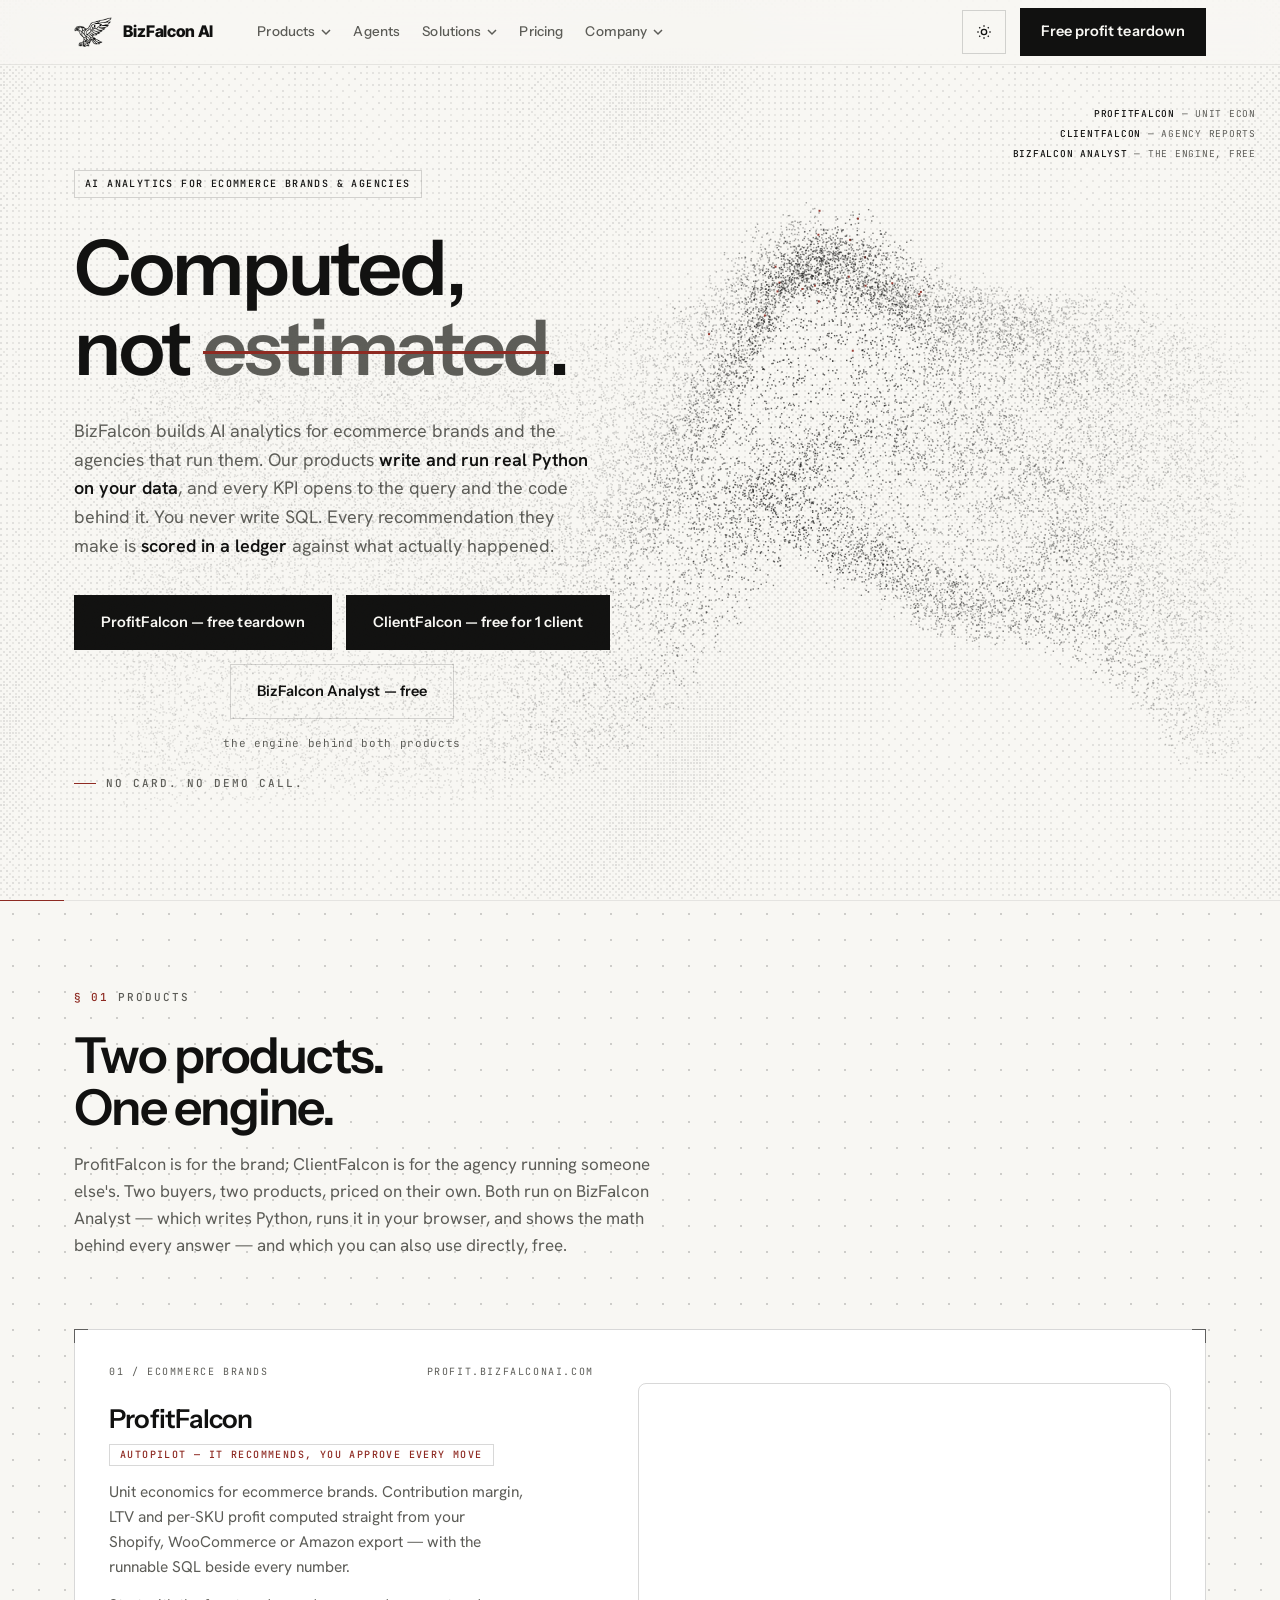
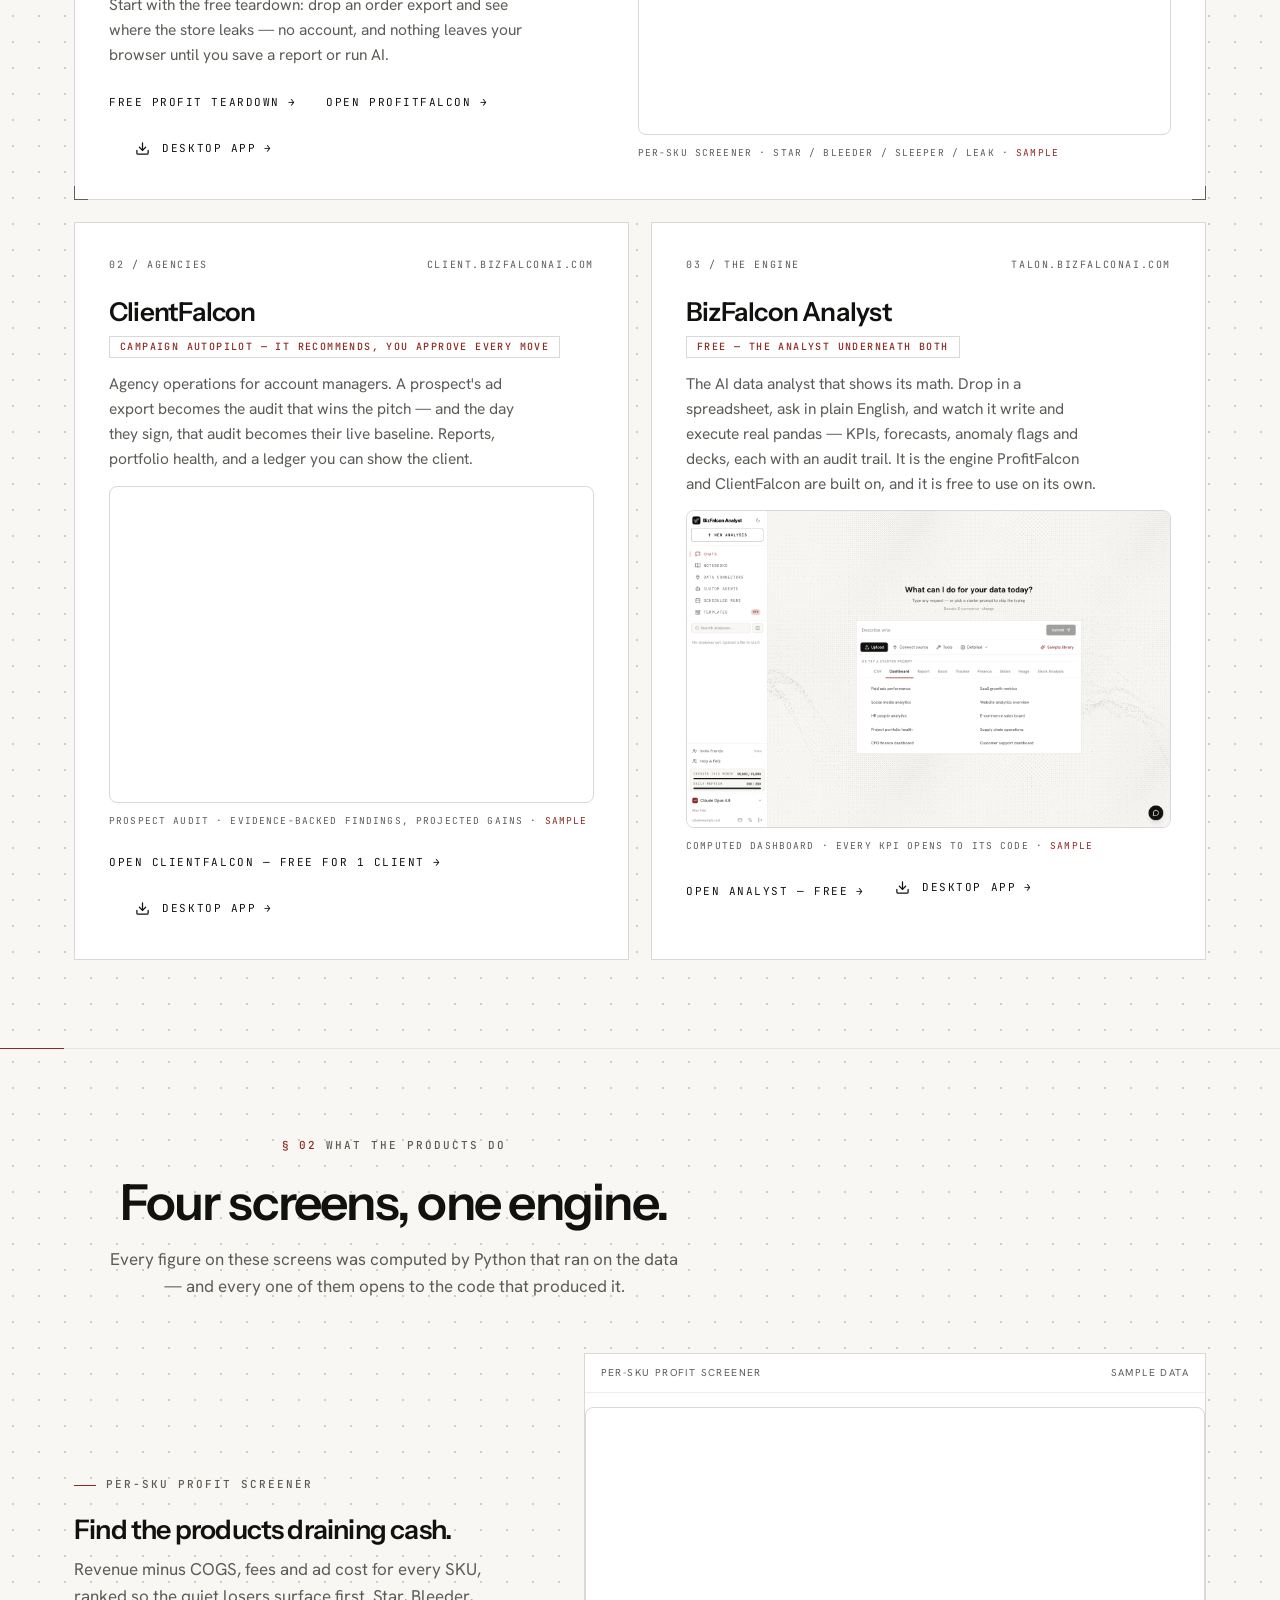
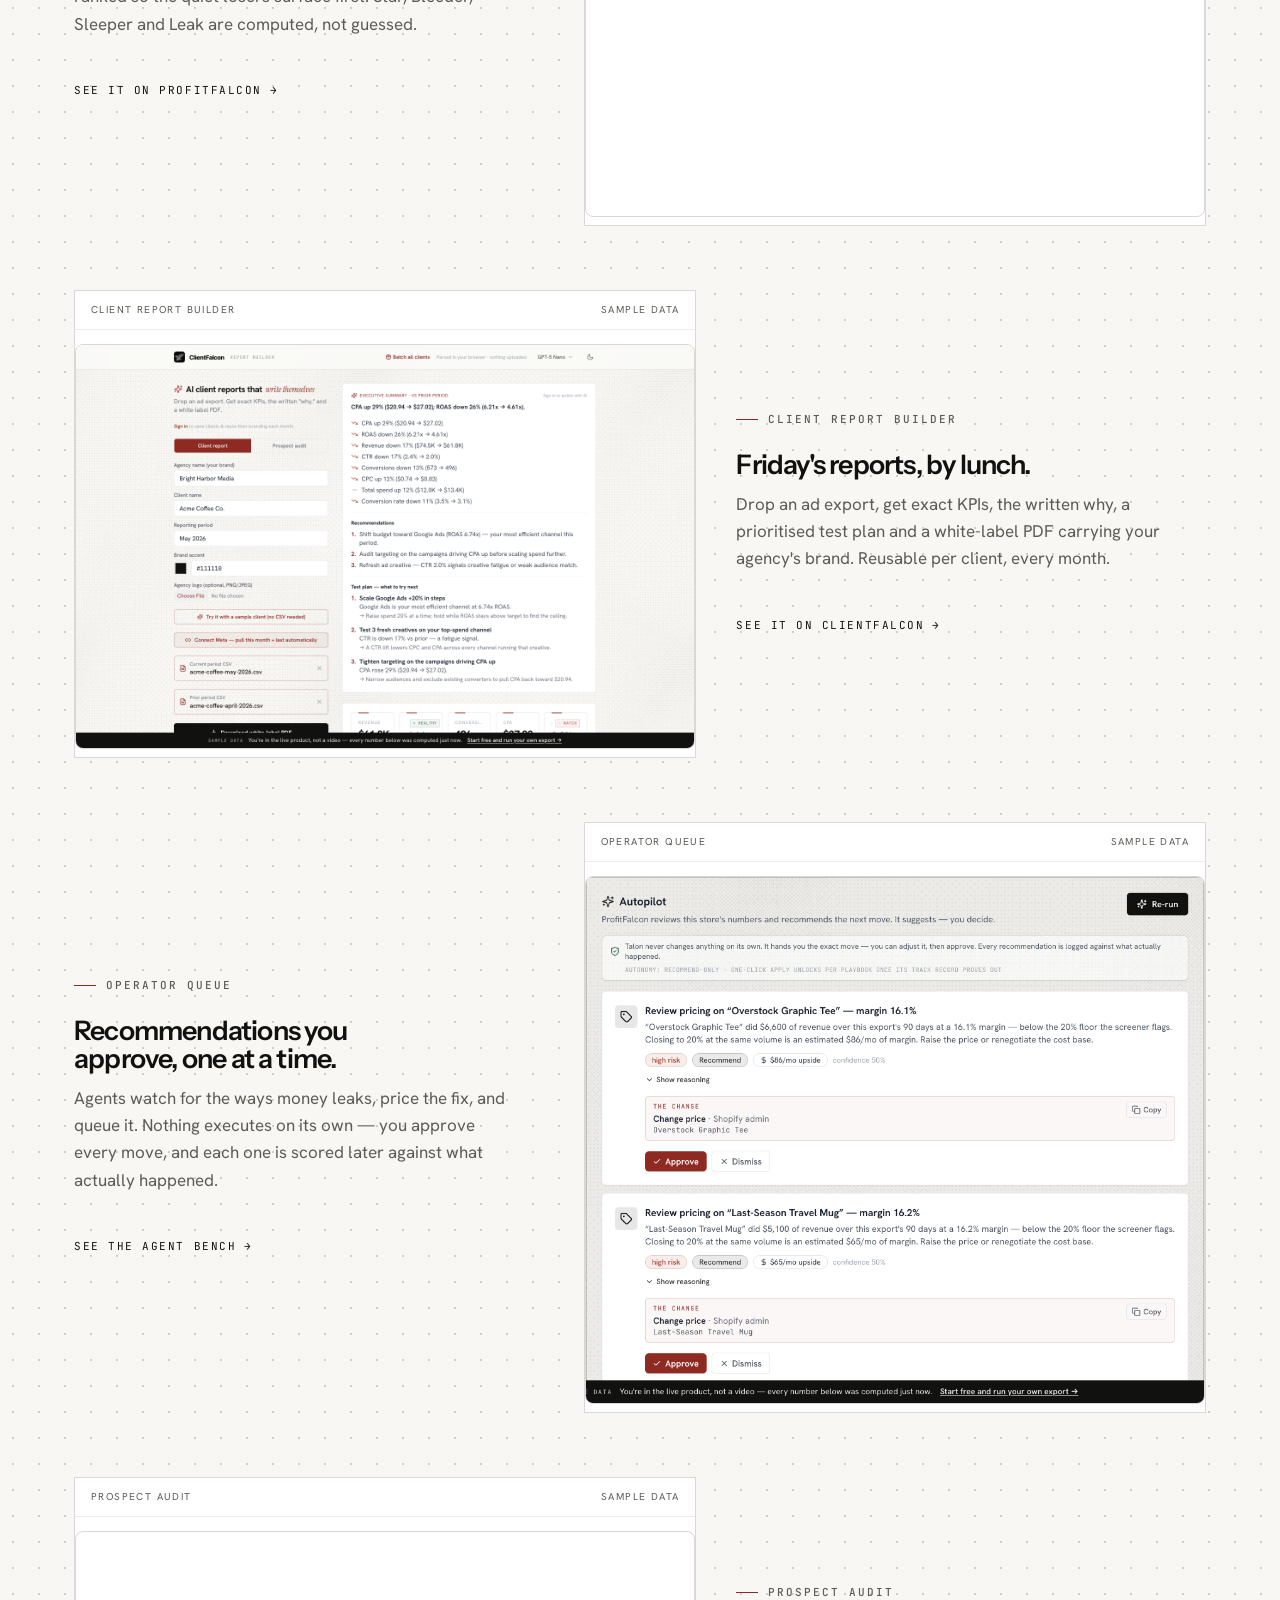
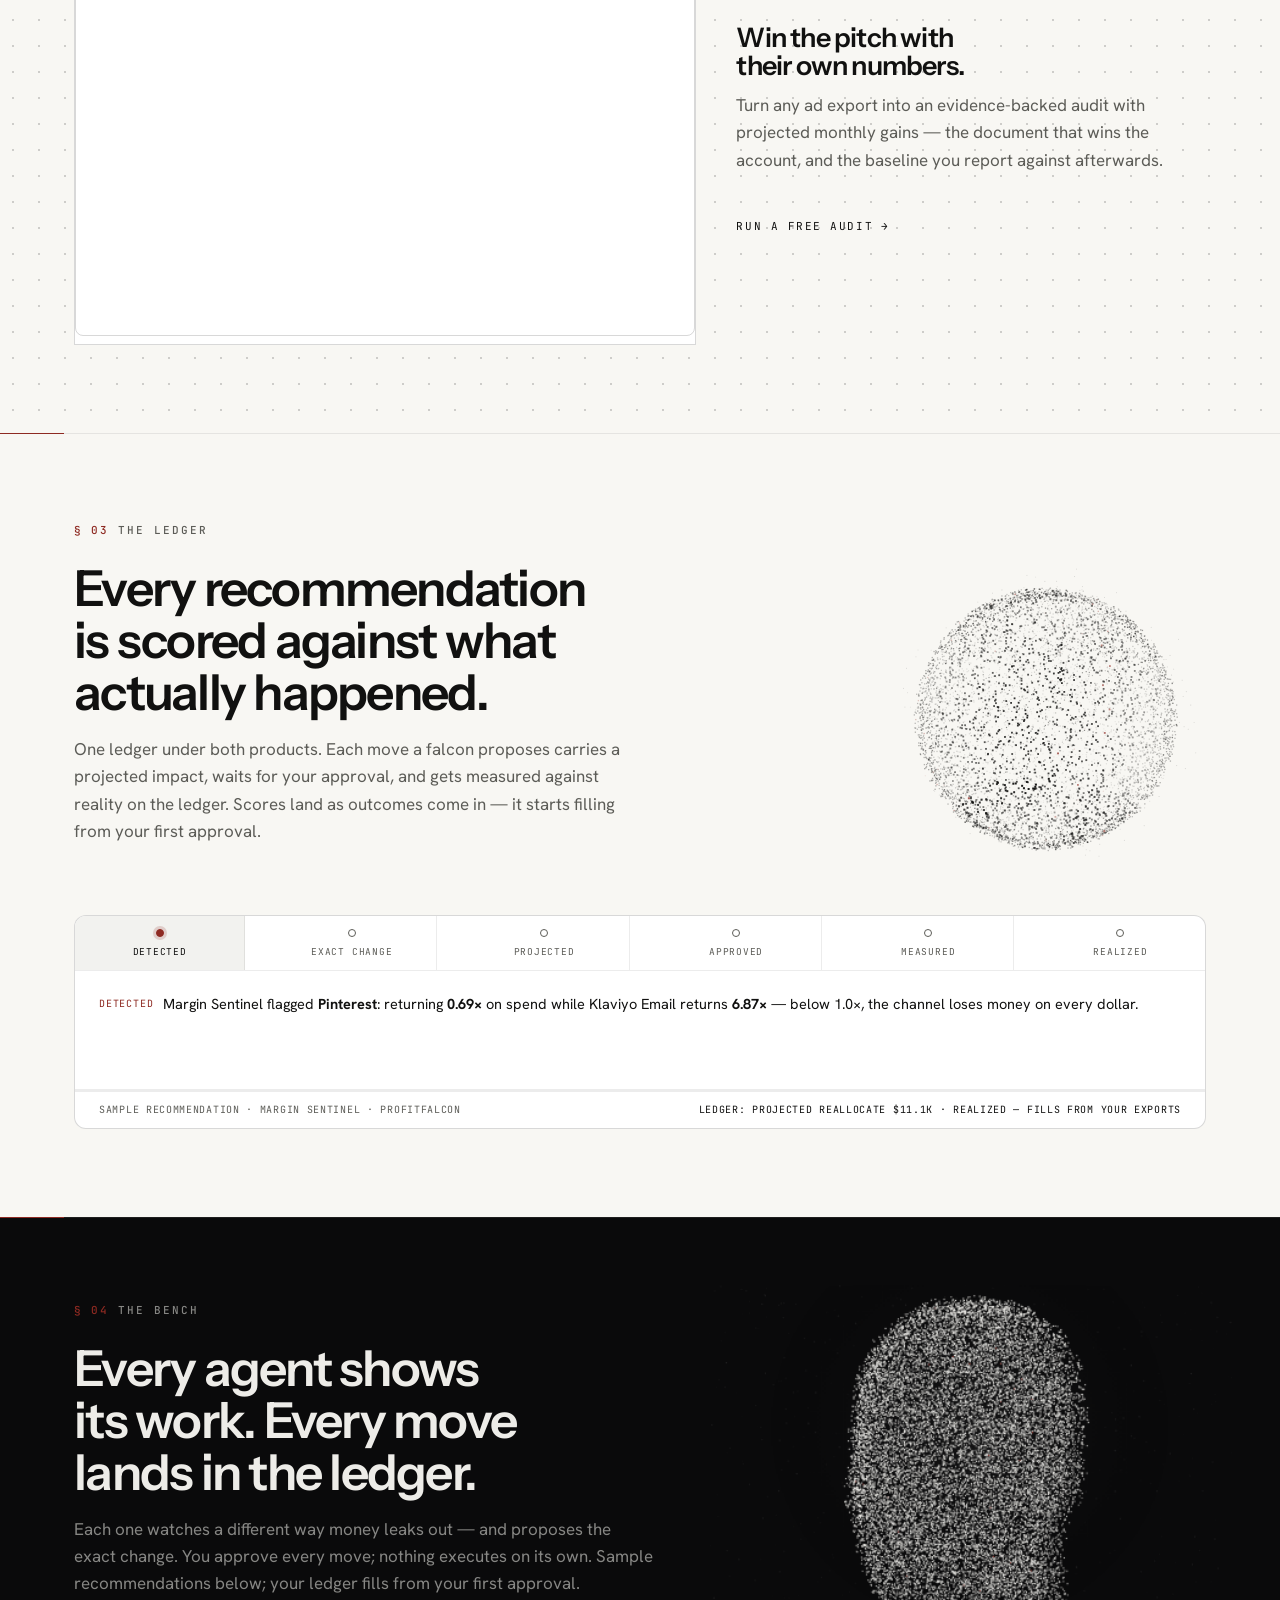
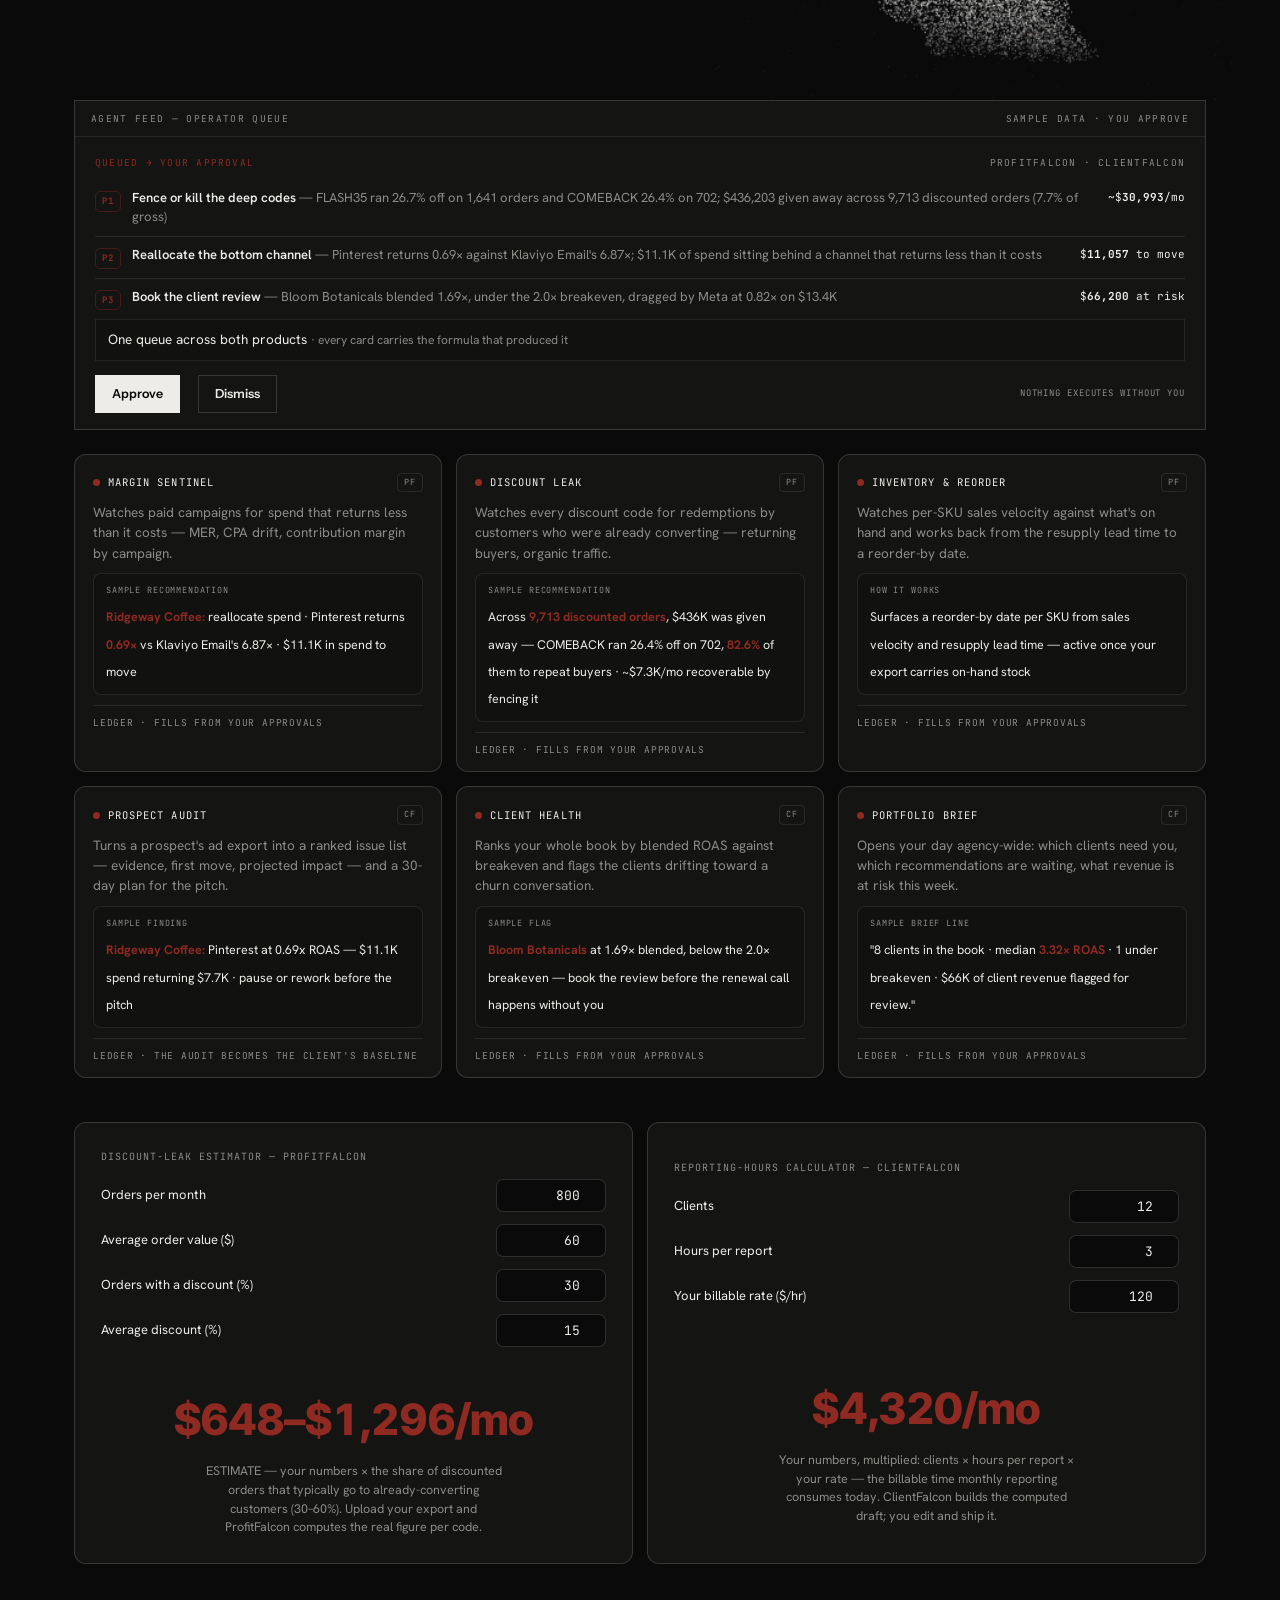
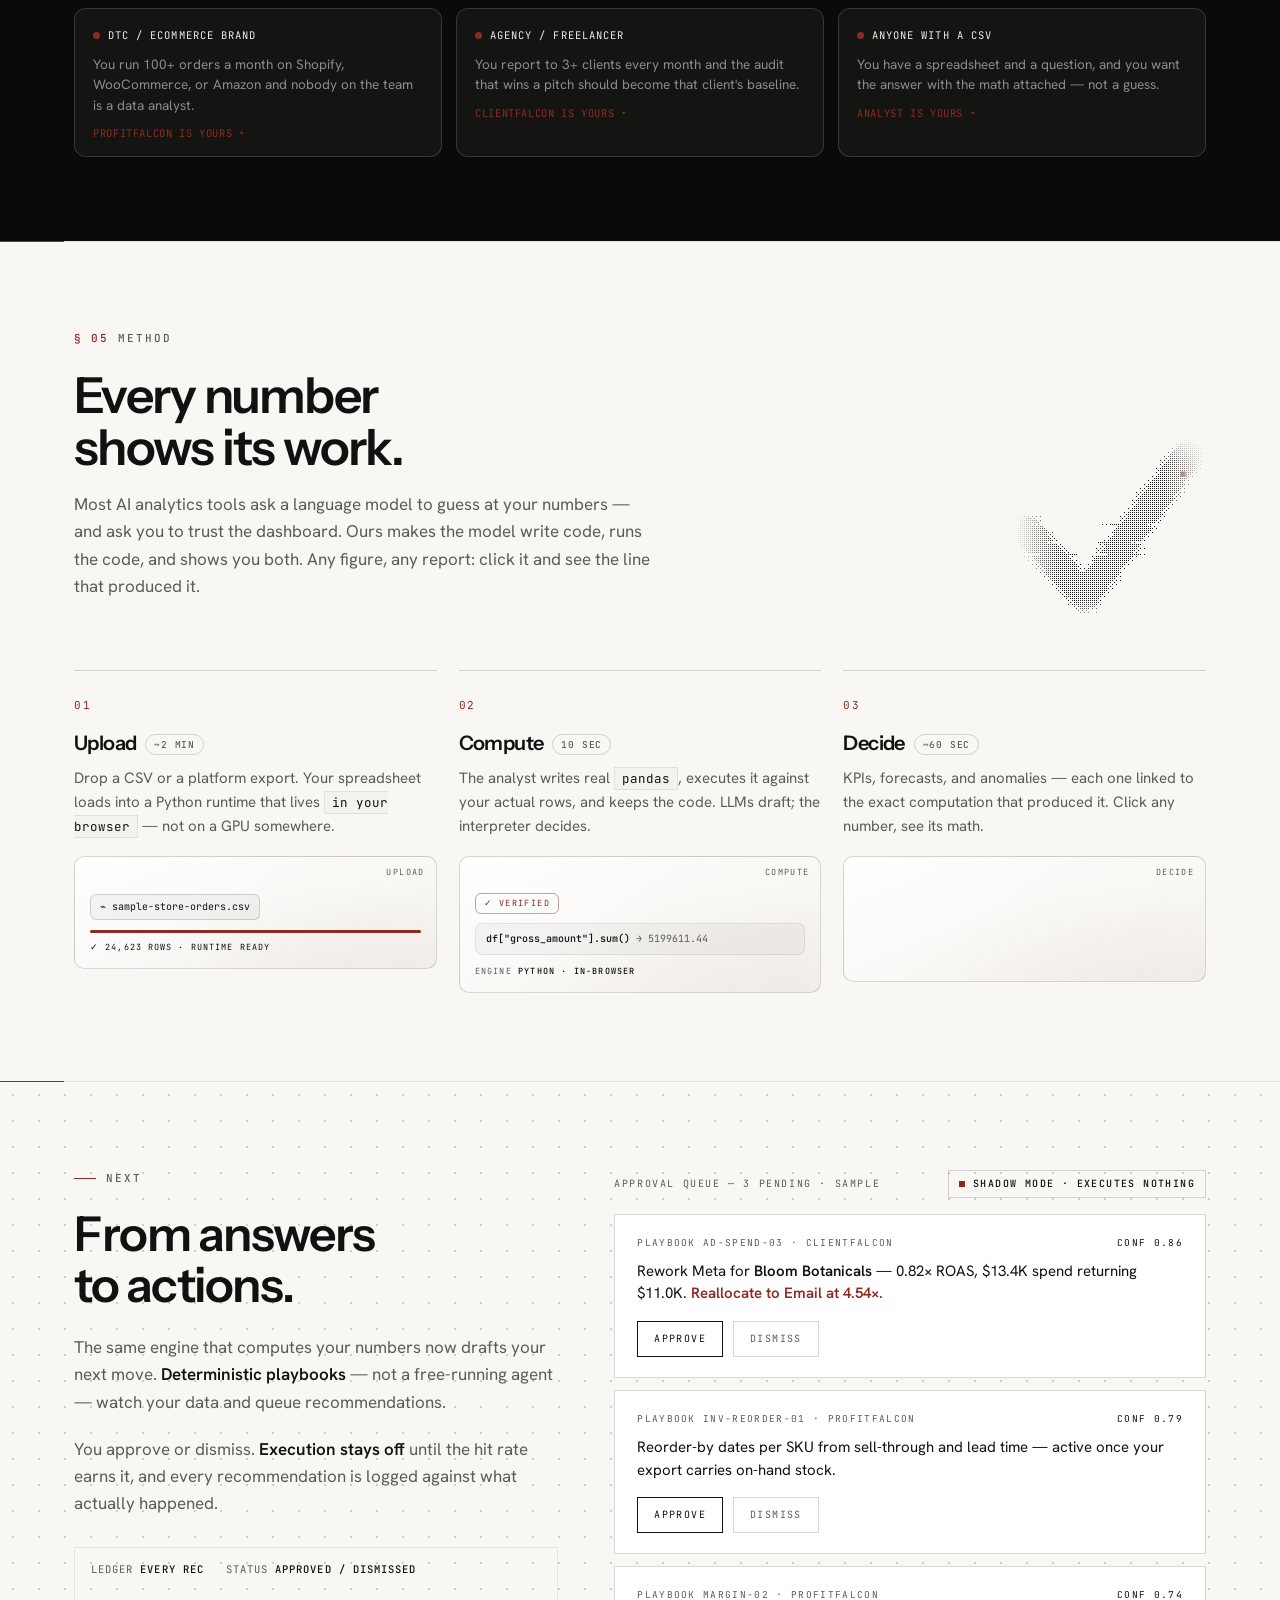
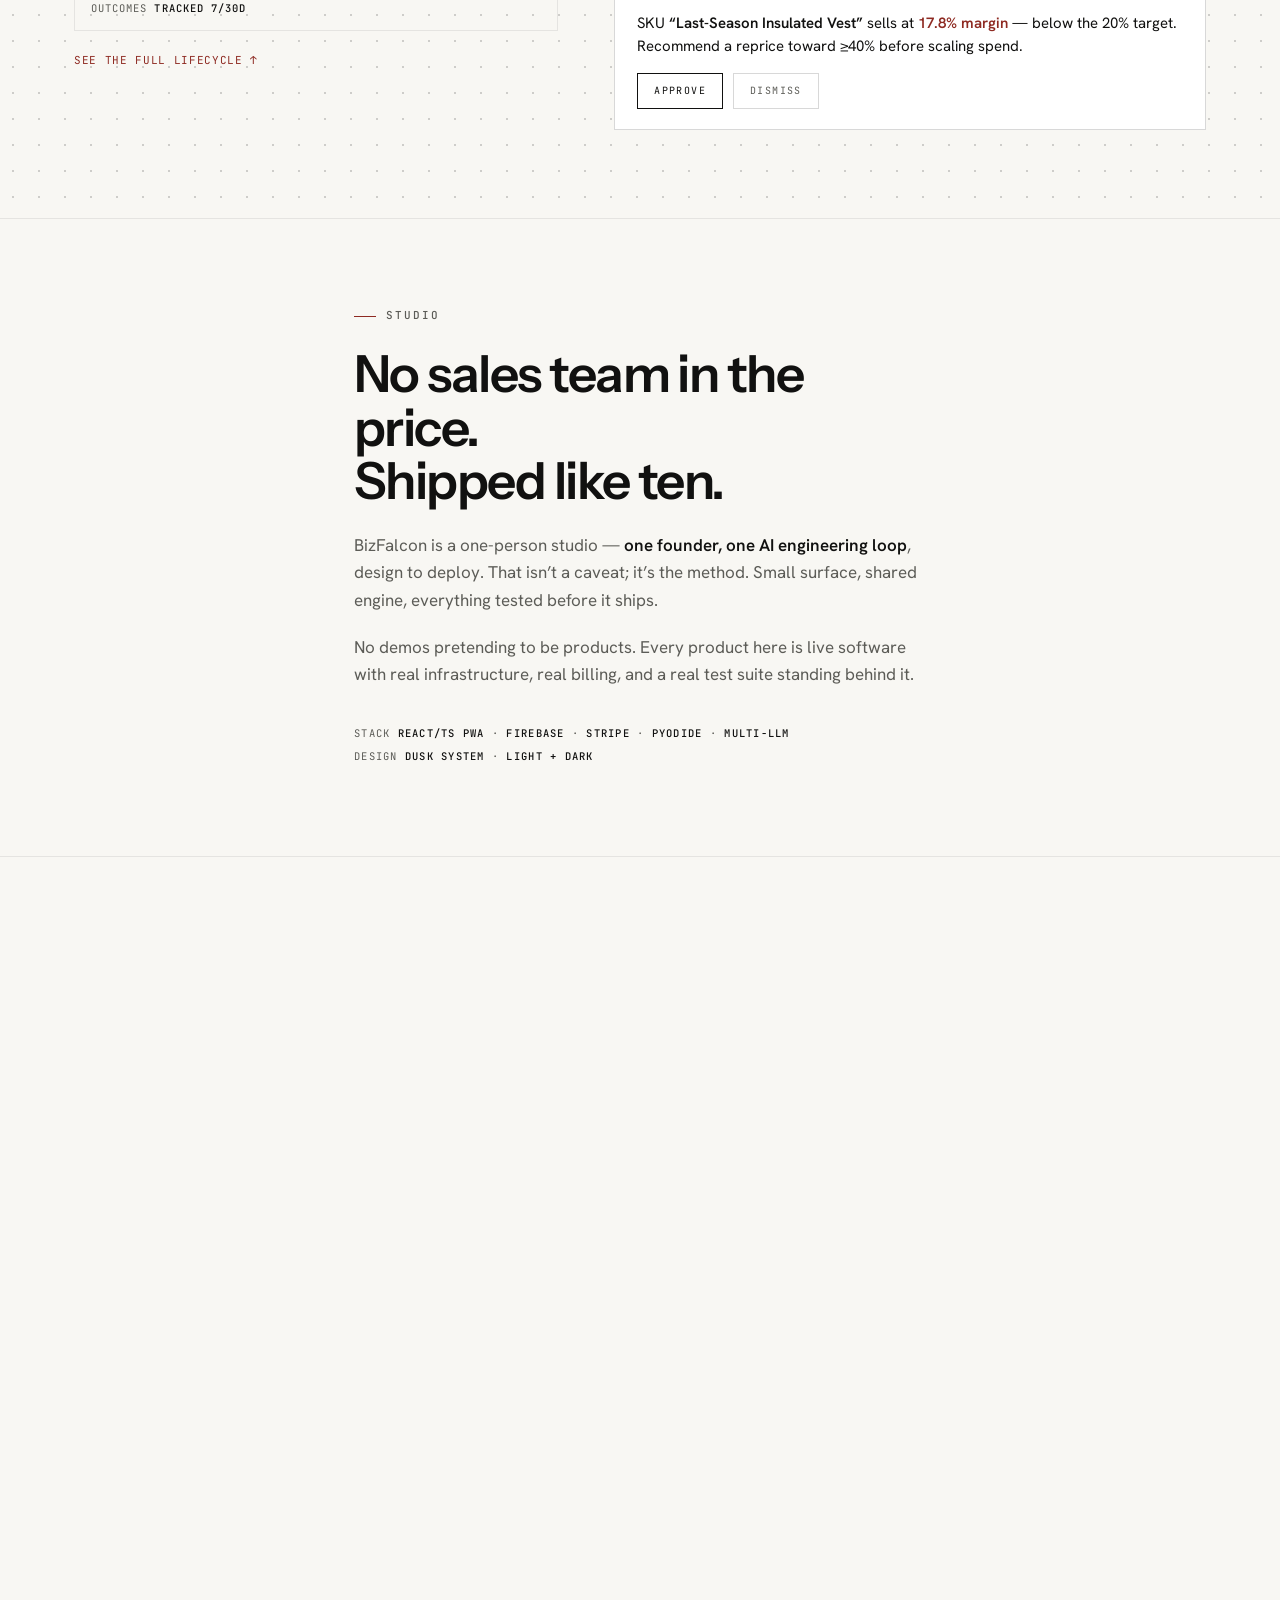
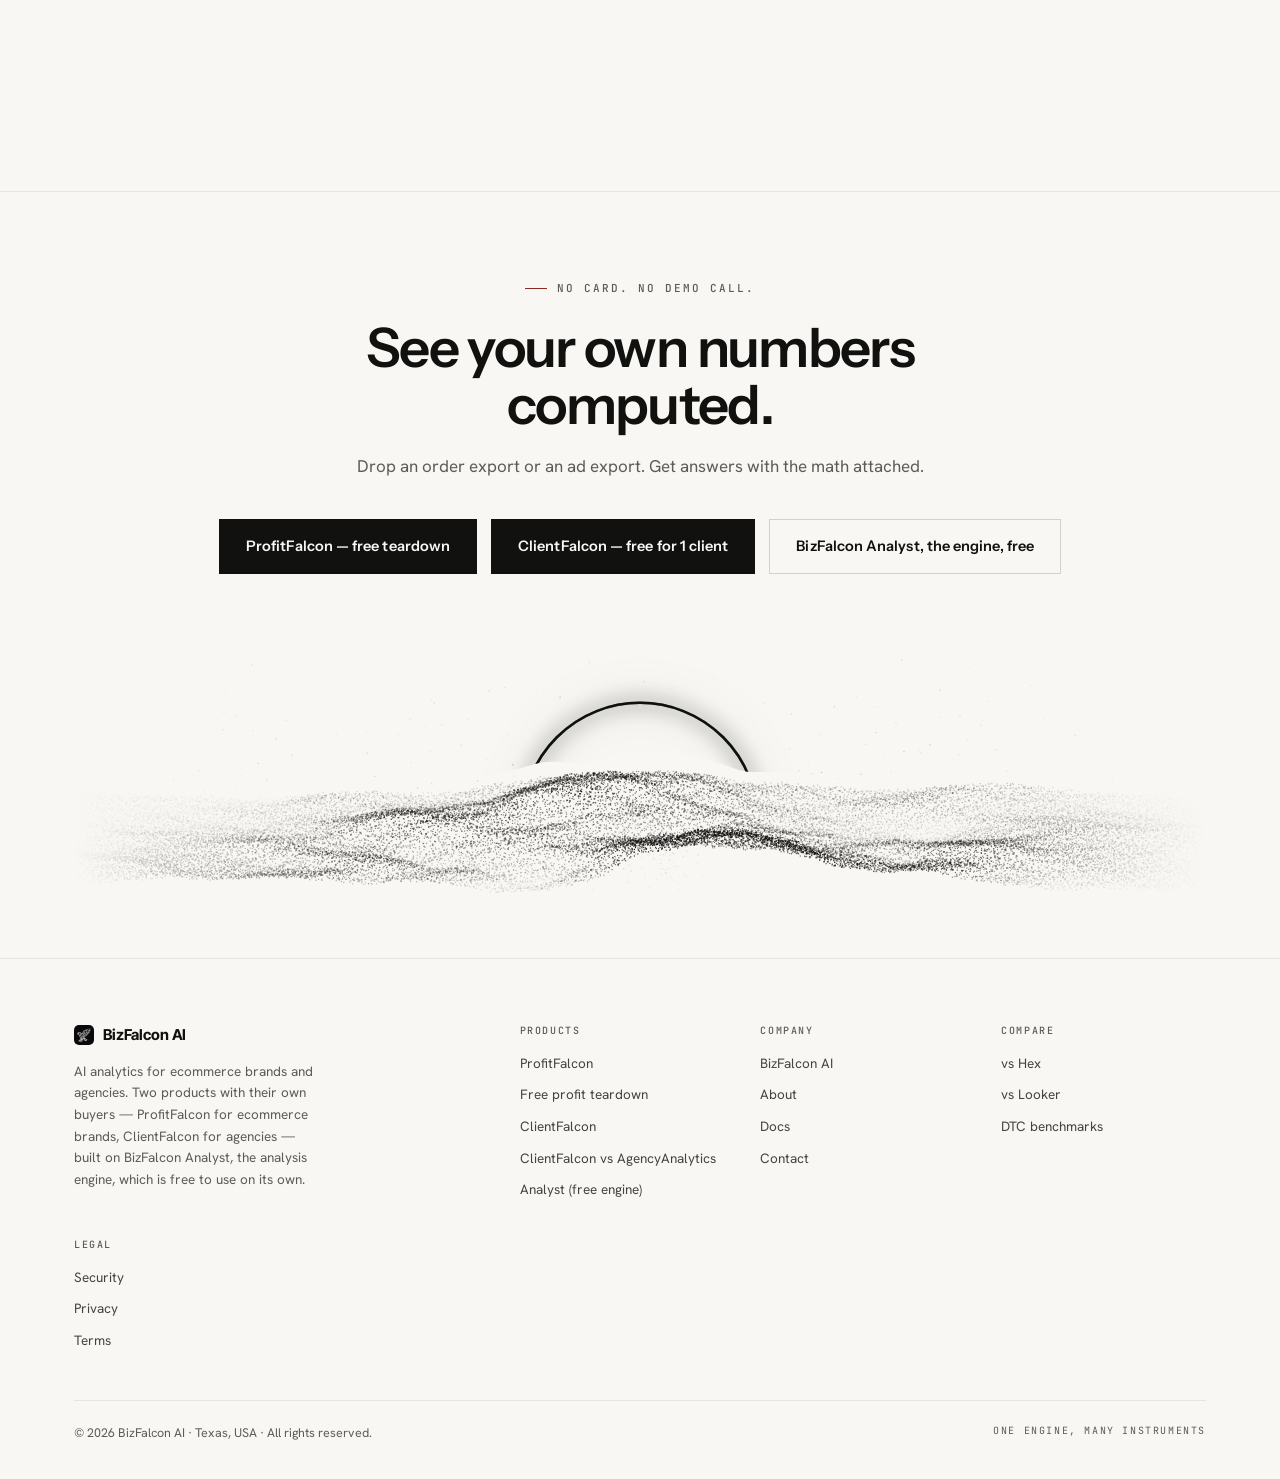
==== commit 65848619: "Give the mobile nav back, and make its button fit `.nav-links{display:none}` under @media(max-width:" ====
--- a/index.html
+++ b/index.html
@@ -7,14 +7,14 @@
 <meta name="theme-color" content="#F8F7F3">
 <title>BizFalcon AI — Computed, not estimated</title>
 <meta name="description" content="BizFalcon builds AI analytics for ecommerce brands and the agencies that run them. Our analysts write and run real Python on your data — every KPI traceable to the code that produced it.">
-<link rel="icon" href="favicon.ico?v=20260806l">
-<link rel="icon" type="image/png" sizes="32x32" href="favicon-32.png?v=20260806l">
-<link rel="apple-touch-icon" href="apple-touch-icon.png?v=20260806l">
+<link rel="icon" href="favicon.ico?v=20260807a">
+<link rel="icon" type="image/png" sizes="32x32" href="favicon-32.png?v=20260807a">
+<link rel="apple-touch-icon" href="apple-touch-icon.png?v=20260807a">
 <link rel="preconnect" href="https://fonts.googleapis.com">
 <link rel="preconnect" href="https://fonts.gstatic.com" crossorigin>
 <link href="https://fonts.googleapis.com/css2?family=Instrument+Sans:wght@500;600&family=Hanken+Grotesk:wght@400;700&family=Inter+Tight:wght@800&family=JetBrains+Mono:wght@400;500;700&display=swap" rel="stylesheet">
-<link rel="stylesheet" href="./dusk.css?v=20260806l">
-<link rel="stylesheet" href="./site.css?v=20260806l">
+<link rel="stylesheet" href="./dusk.css?v=20260807a">
+<link rel="stylesheet" href="./site.css?v=20260807a">
   <script>
     /* Belt-and-suspenders with sw.js: drop any root-scoped worker from the old SPA-at-root setup so this page is not forwarded to /dashboard. */
     if ("serviceWorker" in navigator) {
@@ -92,7 +92,7 @@
          Company shape the competitive set uses (Hex: Platform/Solutions/Enterprise/
          Resources; Reaktion: Product/Solutions/Integrations/Pricing/Cases), reusing
          the .nav-dd machinery already in dusk.css so nothing new is invented. -->
-    <nav class="nav-links" aria-label="Primary">
+    <nav class="nav-links" id="navLinks" aria-label="Primary">
       <div class="nav-dd">
         <button class="nav-dd-btn" type="button" aria-haspopup="true" aria-expanded="false">Products <svg viewBox="0 0 10 6" fill="none" stroke="currentColor" stroke-width="1.5" aria-hidden="true"><path d="M1 1l4 4 4-4"/></svg></button>
         <div class="nav-dd-menu" role="menu">
@@ -133,6 +133,13 @@
         <svg class="icon-moon" viewBox="0 0 24 24" fill="none" stroke="currentColor" stroke-width="2" aria-hidden="true"><path d="M21 12.8A9 9 0 1 1 11.2 3a7 7 0 0 0 9.8 9.8z"/></svg>
       </button>
       <a class="btn btn--primary" href="https://profit.bizfalconai.com/teardown">Free profit teardown</a>
+      <!-- Below 920px .nav-links was display:none with no replacement, so all 15
+           destinations above were unreachable on a phone. This is the control that
+           reveals them; dusk-art.js toggles .nav--open on the header. -->
+      <button class="nav-burger" type="button" aria-label="Menu" aria-expanded="false" aria-controls="navLinks">
+        <svg class="nb-bars" viewBox="0 0 24 24" fill="none" stroke="currentColor" stroke-width="2" aria-hidden="true"><path d="M3 6h18M3 12h18M3 18h18"/></svg>
+        <svg class="nb-x" viewBox="0 0 24 24" fill="none" stroke="currentColor" stroke-width="2" aria-hidden="true"><path d="M5 5l14 14M19 5L5 19"/></svg>
+      </button>
     </div>
   </div>
 </header>
@@ -794,7 +801,7 @@
   </div>
 </footer>
 
-<script defer src="./dusk-art.js?v=20260806l"></script>
+<script defer src="./dusk-art.js?v=20260807a"></script>
 <script>
 /* Waits for DOMContentLoaded because dusk-art.js is deferred: deferred scripts run
    before that event, so window.DUSK is guaranteed by the time this fires. This file
--- a/dusk.css
+++ b/dusk.css
@@ -1700,3 +1700,48 @@
   .rv.on .calc-row,.rv.on .co-n{animation:none}
   .rv .calc-row{opacity:1;transform:none}
 }
+
+/* ============ MOBILE NAV DISCLOSURE ============
+   `.nav-links{display:none}` under @media(max-width:920px) DELETED the primary
+   navigation rather than collapsing it: no burger, no drawer, no fallback links,
+   in any of the four copies of this stylesheet. company-site alone puts 15
+   destinations in there, so every one of them was unreachable on a phone.
+
+   This restores the SAME markup rather than building a second mobile menu. The
+   panel is the existing `.nav-links` element, unhidden and stacked, so DOM order
+   — which is what a screen reader follows — is unchanged, and there is no second
+   copy of the link list to drift.
+
+   `.nav-dd-menu` is flattened into static flow on purpose. Those dropdowns open
+   on `:hover`/`:focus-within`, and a hover-opened submenu nested inside a panel
+   that is itself a tap target is how mobile menus become unusable: the parent is
+   a button, the child needs a second deliberate tap, and neither has a visible
+   affordance on touch. Expanded inline, every destination is one tap. */
+.nav-burger{display:none;align-items:center;justify-content:center;width:38px;height:38px;border:1px solid var(--line);background:transparent;color:var(--fg);cursor:pointer;padding:0}
+.nav-burger:hover{color:var(--signal);border-color:var(--signal)}
+.nav-burger svg{width:18px;height:18px}
+.nav-burger .nb-x{display:none}
+.nav--open .nav-burger .nb-bars{display:none}
+.nav--open .nav-burger .nb-x{display:block}
+@media(max-width:920px){
+  .nav-burger{display:inline-flex}
+  /* Beats the `.nav-links{display:none}` above on specificity (0,2,0) vs (0,1,0),
+     so the order of the two blocks does not matter. */
+  .nav--open .nav-links{display:flex;flex-direction:column;align-items:flex-start;gap:2px;margin:0;position:absolute;top:100%;left:0;right:0;padding:12px 20px 18px;background:var(--card);border-bottom:1px solid var(--line);box-shadow:0 18px 34px rgba(0,0,0,.12);max-height:calc(100vh - 62px);overflow-y:auto;z-index:130}
+  .nav--open .nav-links>a{padding:10px 0;font-size:15px}
+  .nav--open .nav-dd{display:block;width:100%}
+  .nav--open .nav-dd-btn{width:100%;padding:10px 0;font-size:15px}
+  .nav--open .nav-dd-btn svg{display:none}
+  .nav--open .nav-dd-menu{position:static;display:flex;min-width:0;padding:0 0 6px 14px;border:0;background:transparent;box-shadow:none}
+  .nav--open .nav-dd-menu::before{display:none}
+  .nav--open .nav-dd-menu a{padding:8px 0}
+}
+/* The burger has to FIT, or it is the same bug wearing a different hat. Measured on
+   company-site at 375px before this rule: brand 158 + theme 44 + CTA 146 + gaps put
+   the burger at x=376..414 — entirely past the 375px viewport, so the only control
+   that opens the menu was itself unreachable. The nav buttons collapse below 620px
+   (the width at which brand + theme + burger alone still fit); every destination is
+   in the panel, and the hero CTA sits directly beneath the bar. */
+@media(max-width:620px){
+  .nav-right .btn{display:none}
+}
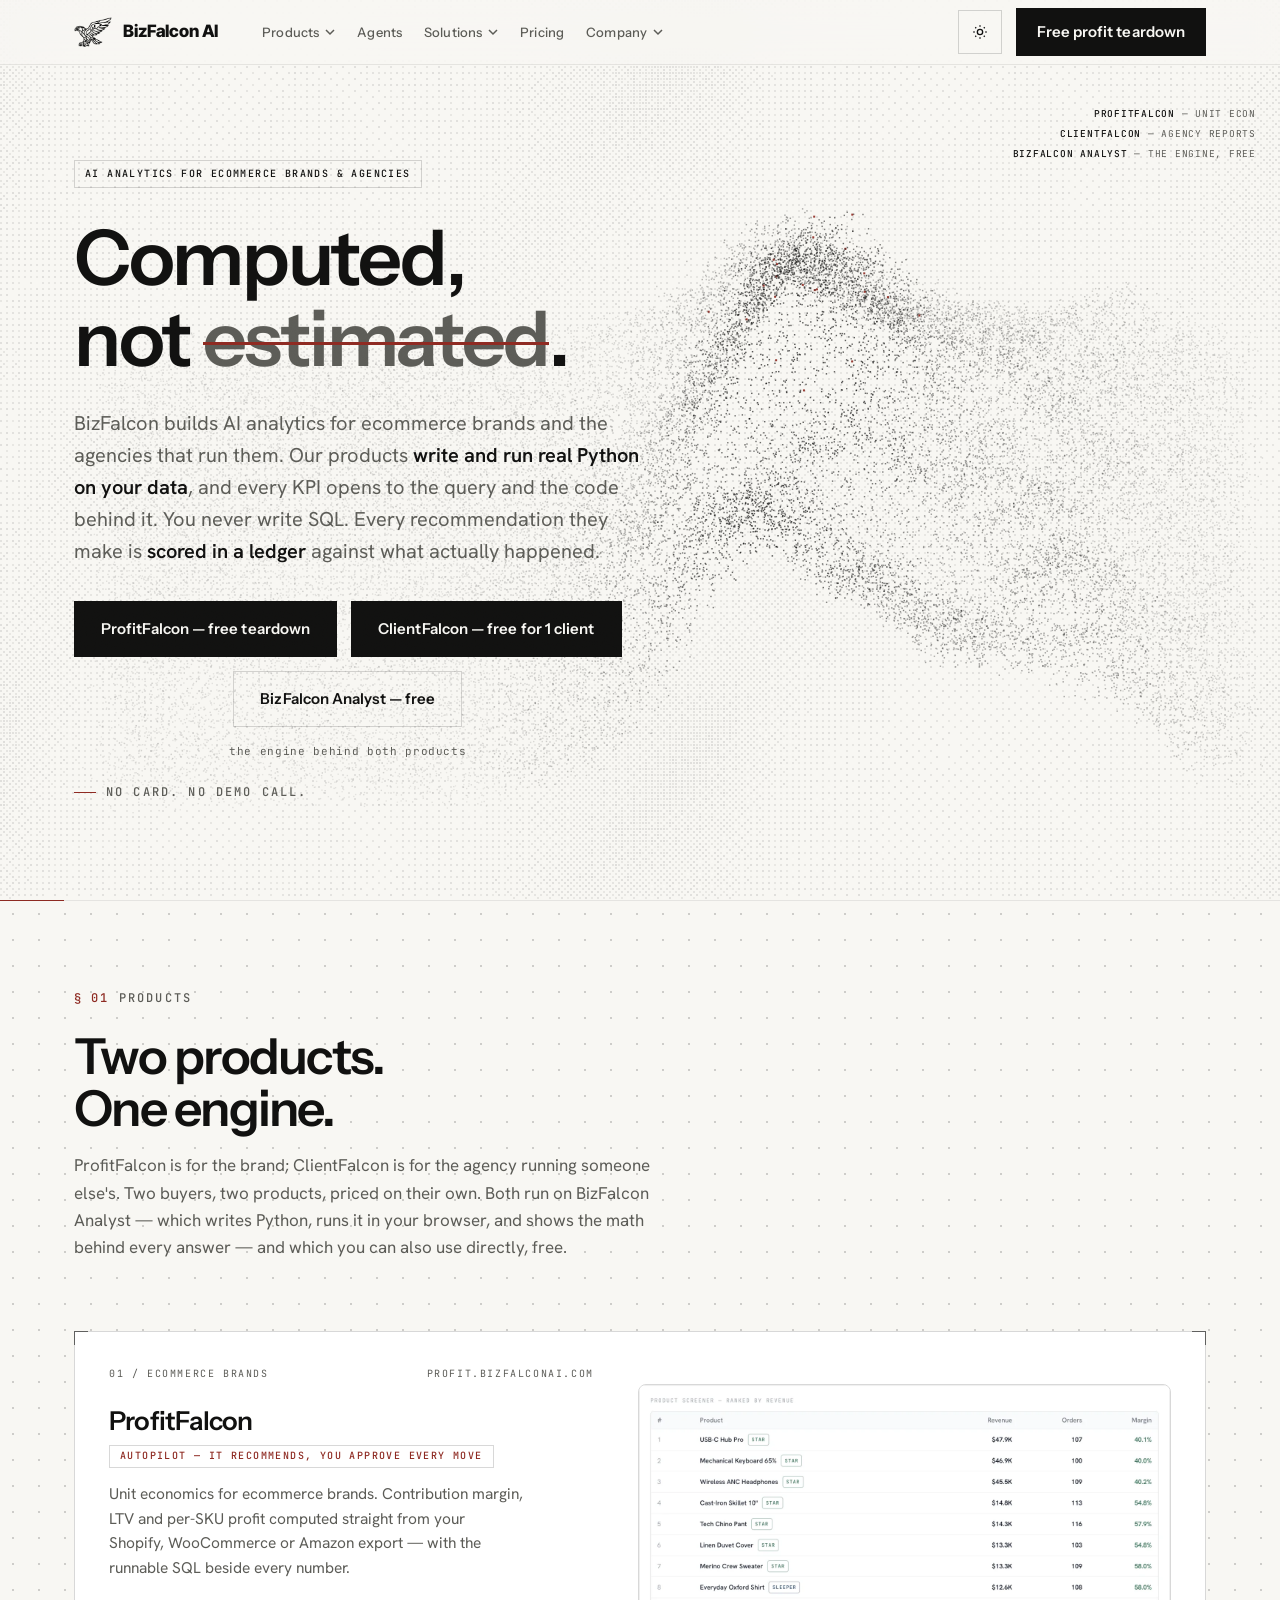
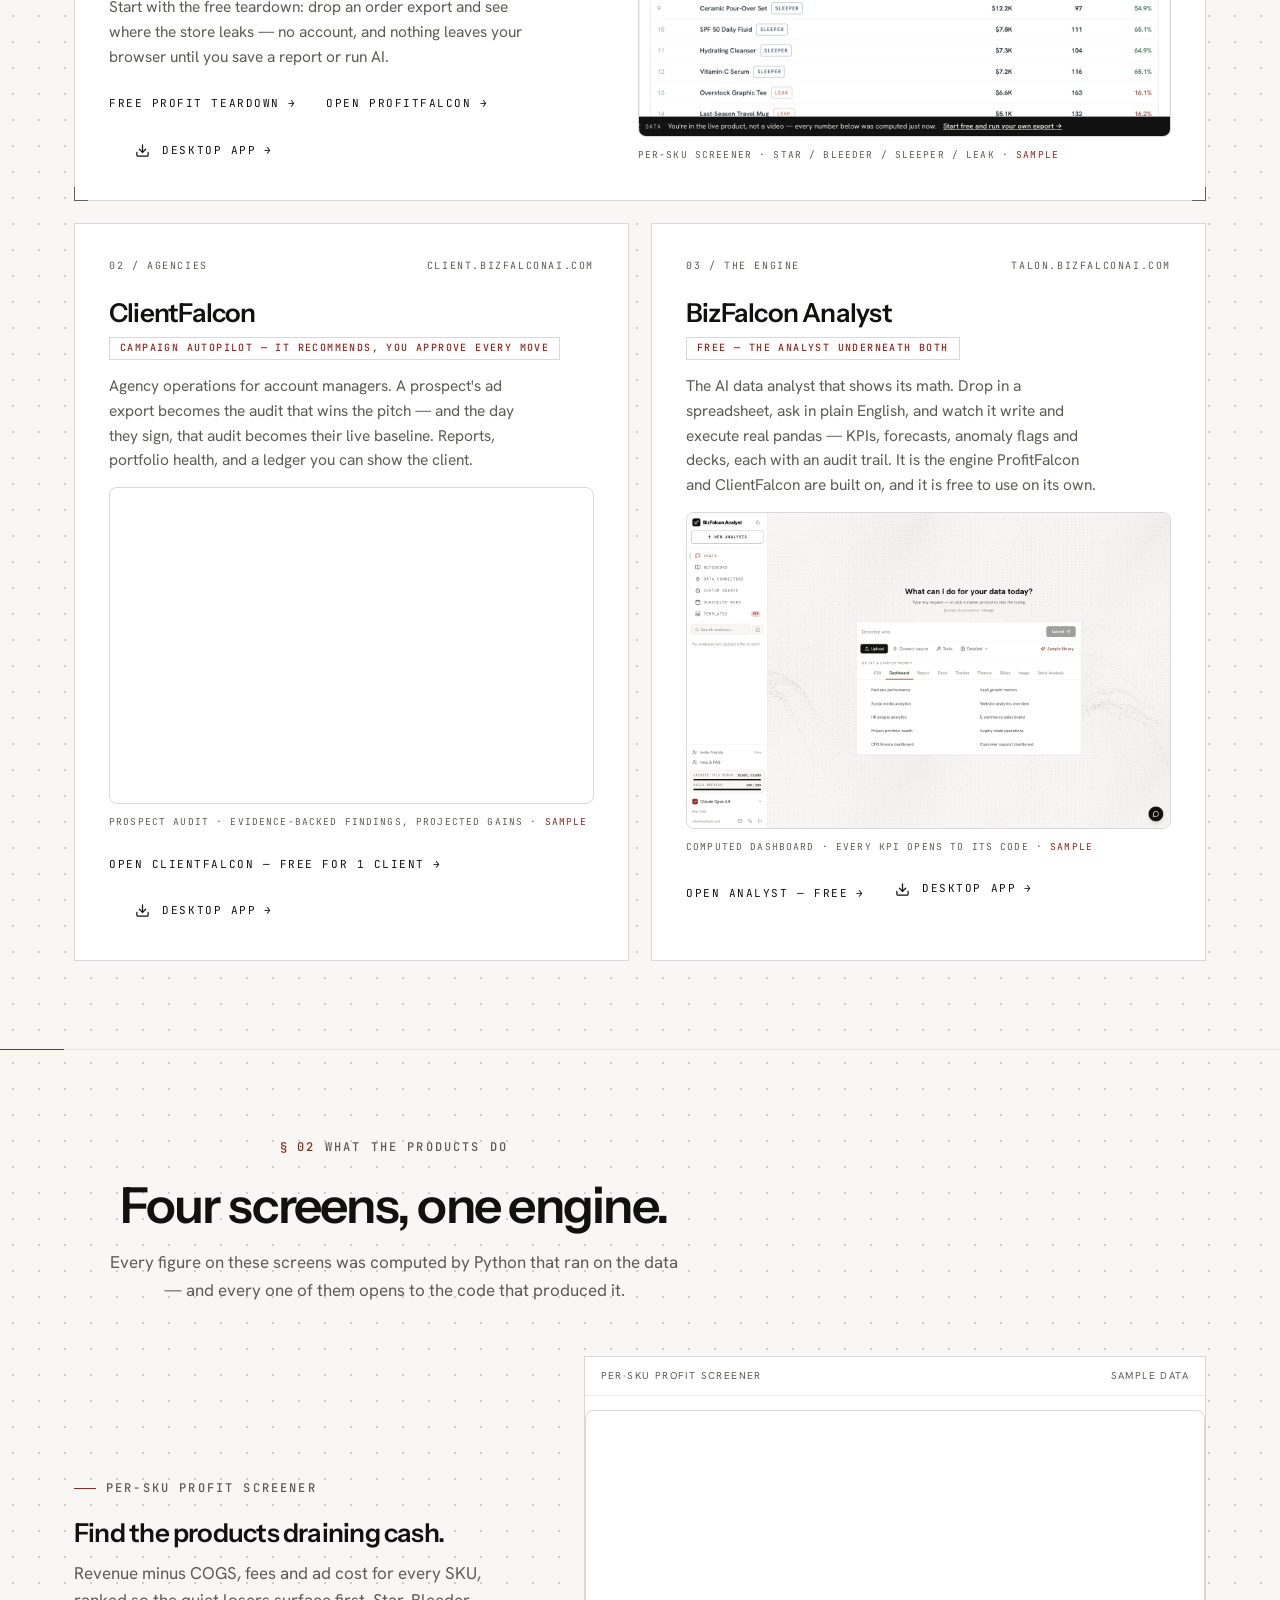
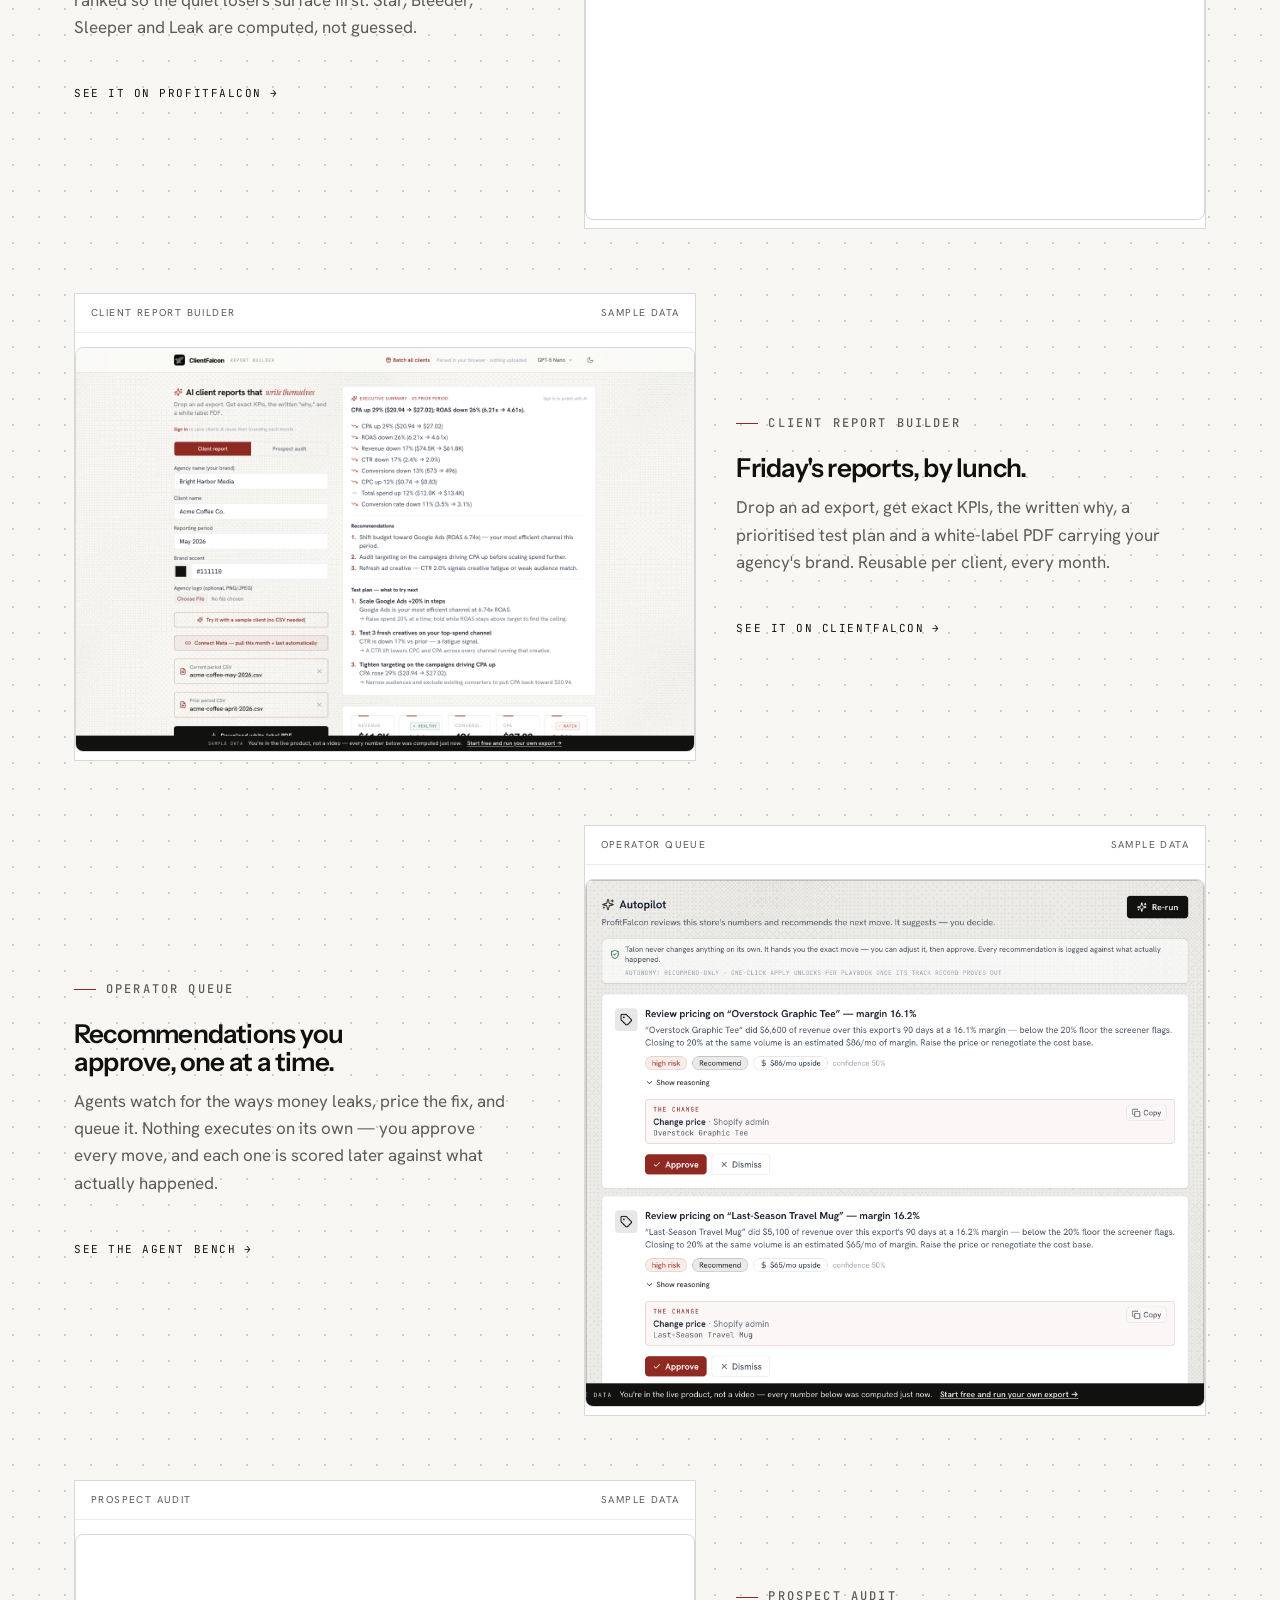
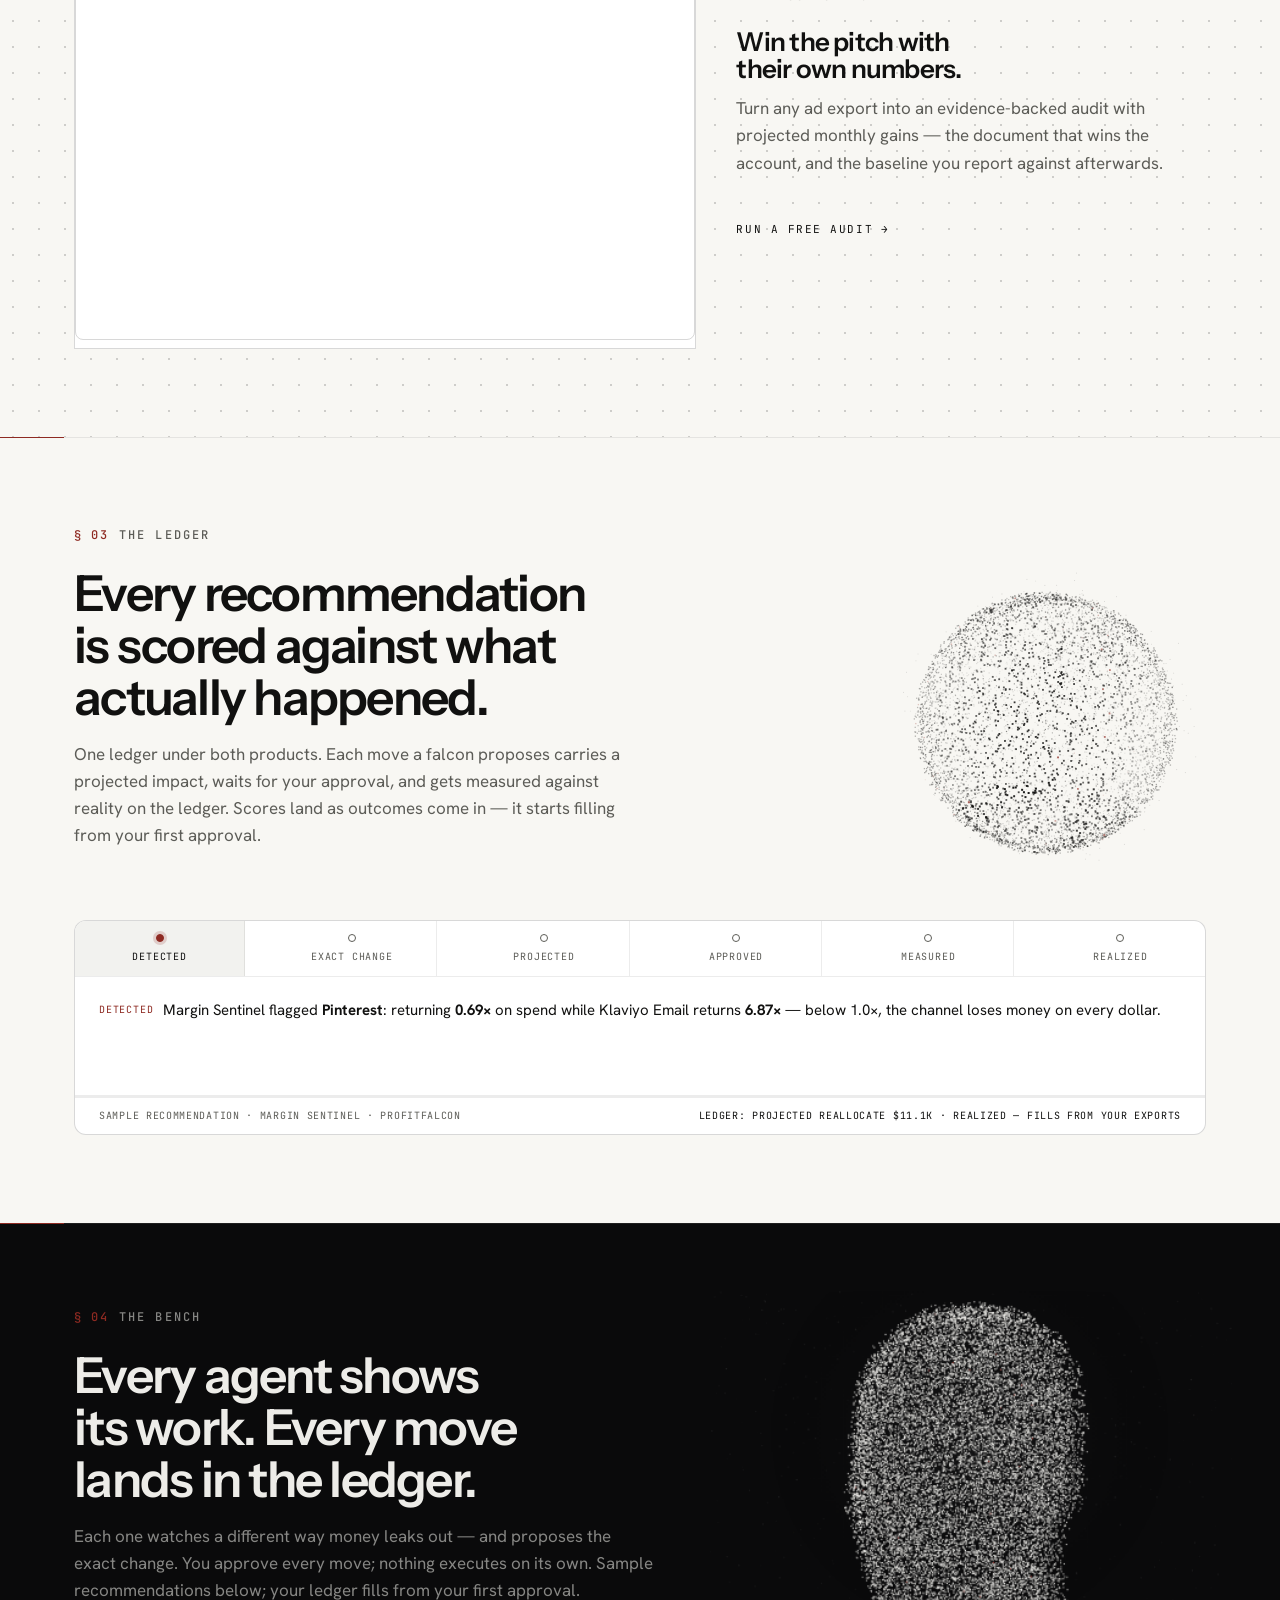
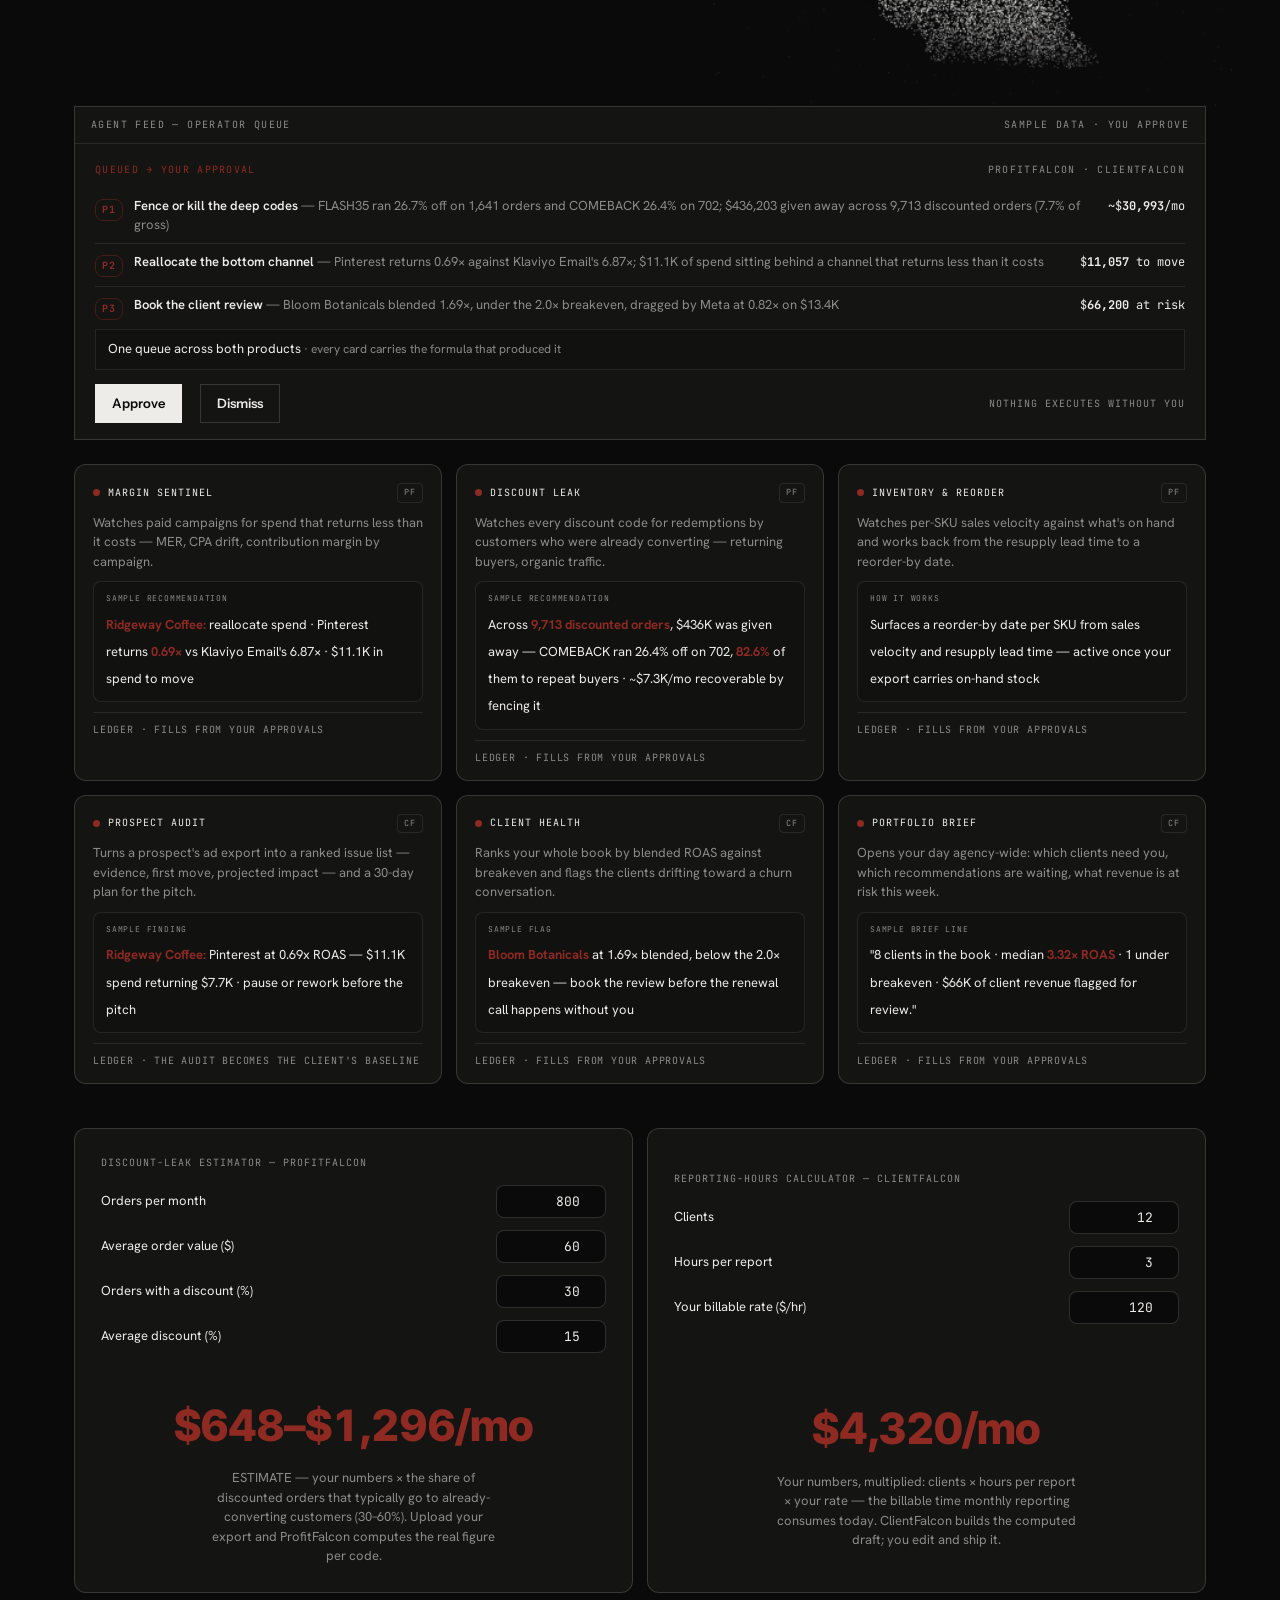
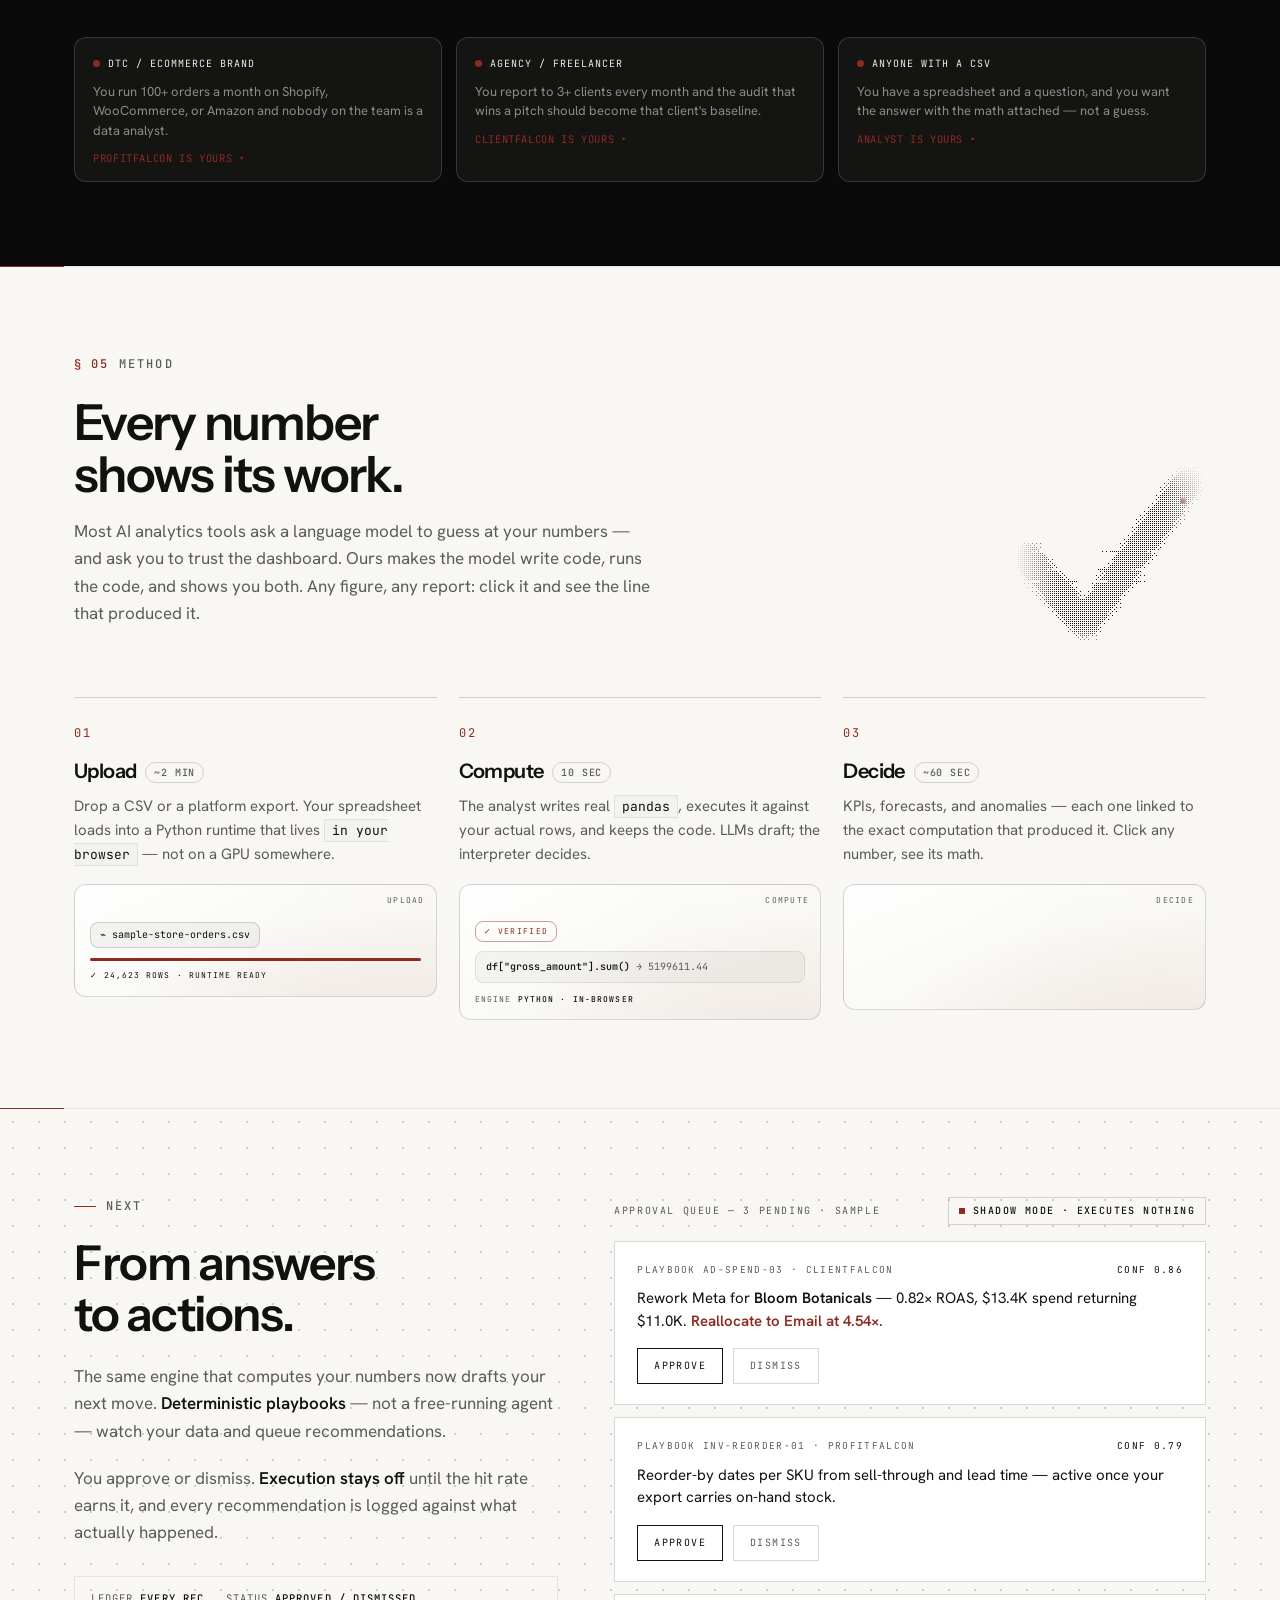
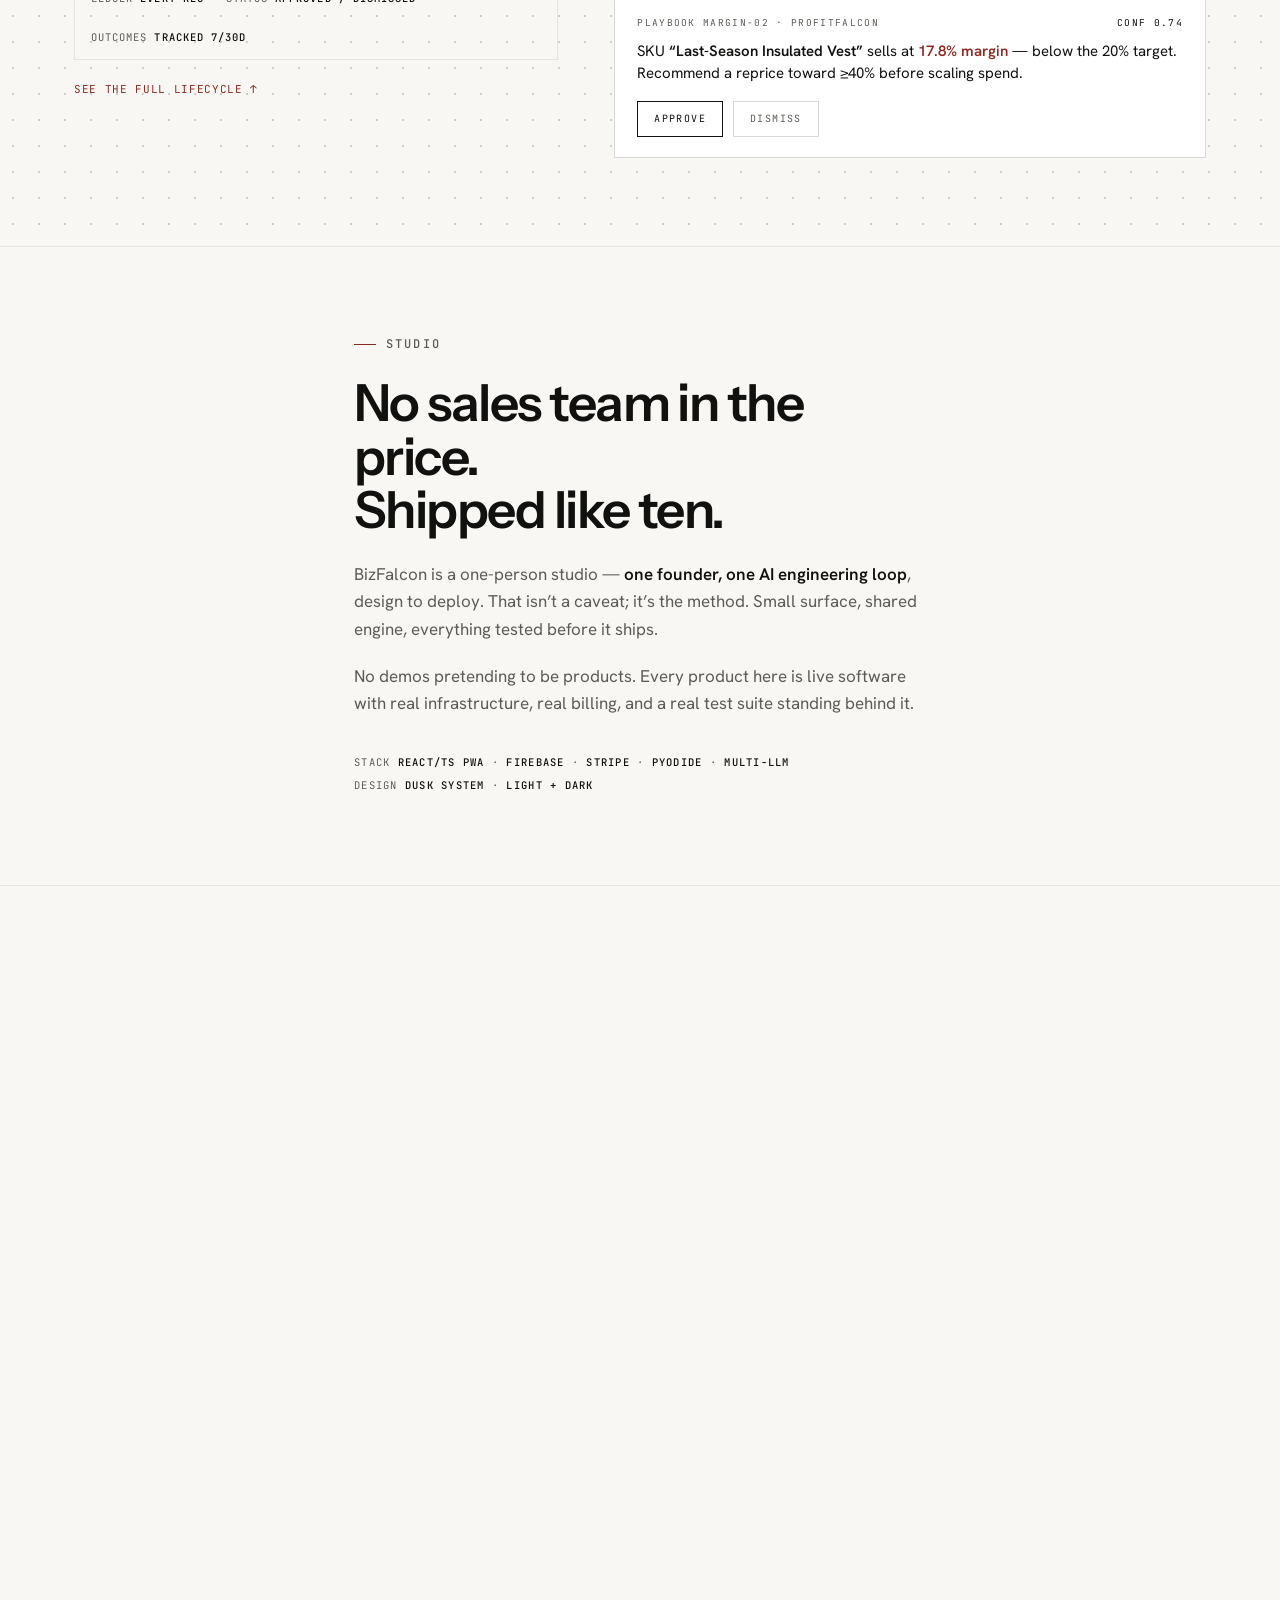
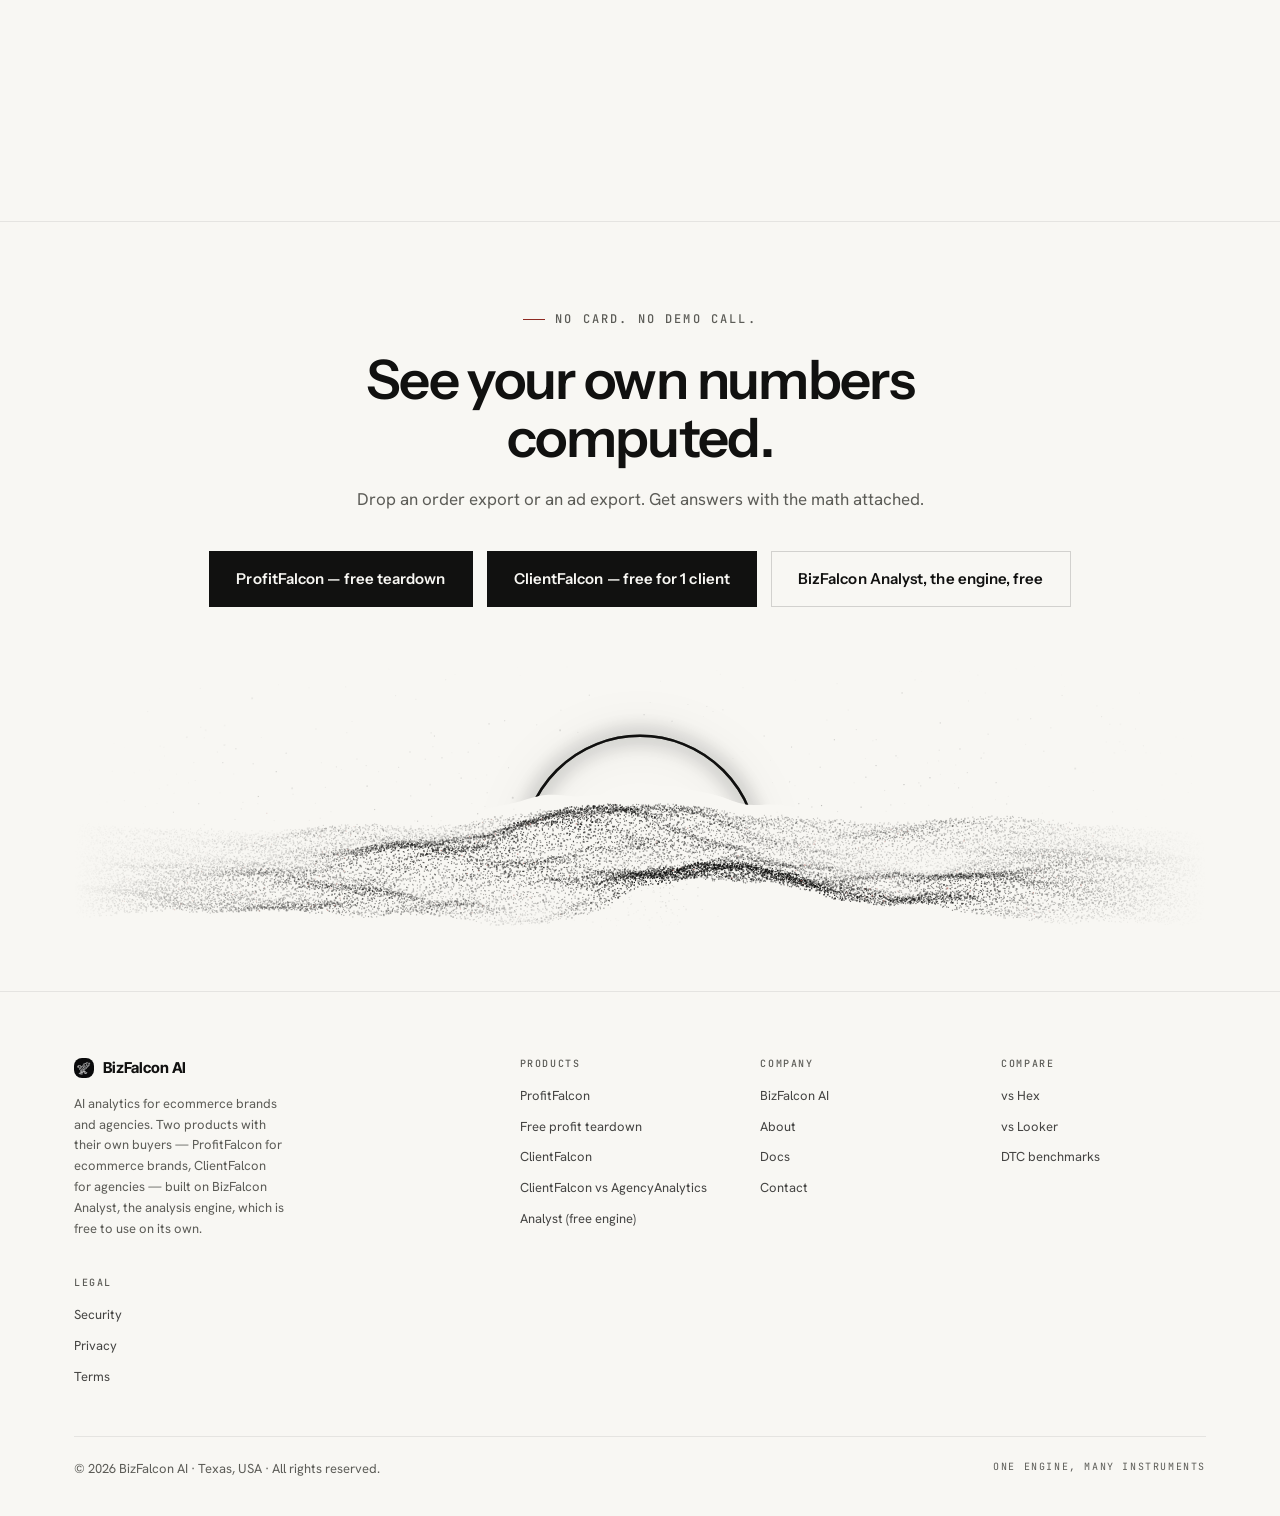
==== commit 1b78c0d3: "Give DUSK a type scale and a radius scale 37 distinct font-size values shipped, 24 of them inside a " ====
--- a/index.html
+++ b/index.html
@@ -7,14 +7,14 @@
 <meta name="theme-color" content="#F8F7F3">
 <title>BizFalcon AI — Computed, not estimated</title>
 <meta name="description" content="BizFalcon builds AI analytics for ecommerce brands and the agencies that run them. Our analysts write and run real Python on your data — every KPI traceable to the code that produced it.">
-<link rel="icon" href="favicon.ico?v=20260807a">
-<link rel="icon" type="image/png" sizes="32x32" href="favicon-32.png?v=20260807a">
-<link rel="apple-touch-icon" href="apple-touch-icon.png?v=20260807a">
+<link rel="icon" href="favicon.ico?v=20260807c">
+<link rel="icon" type="image/png" sizes="32x32" href="favicon-32.png?v=20260807c">
+<link rel="apple-touch-icon" href="apple-touch-icon.png?v=20260807c">
 <link rel="preconnect" href="https://fonts.googleapis.com">
 <link rel="preconnect" href="https://fonts.gstatic.com" crossorigin>
 <link href="https://fonts.googleapis.com/css2?family=Instrument+Sans:wght@500;600&family=Hanken+Grotesk:wght@400;700&family=Inter+Tight:wght@800&family=JetBrains+Mono:wght@400;500;700&display=swap" rel="stylesheet">
-<link rel="stylesheet" href="./dusk.css?v=20260807a">
-<link rel="stylesheet" href="./site.css?v=20260807a">
+<link rel="stylesheet" href="./dusk.css?v=20260807c">
+<link rel="stylesheet" href="./site.css?v=20260807c">
   <script>
     /* Belt-and-suspenders with sw.js: drop any root-scoped worker from the old SPA-at-root setup so this page is not forwarded to /dashboard. */
     if ("serviceWorker" in navigator) {
@@ -760,7 +760,7 @@
   <div class="wrap">
     <div class="foot-grid">
       <div class="foot-brand">
-        <div class="foot-logo"><img src="./falcon-bird-white-sm.webp" alt="" width="440" height="345" style="width:20px;height:20px;background:#0A0A0B;border-radius:5px;padding:3px;box-sizing:border-box"><b>BizFalcon AI</b></div>
+        <div class="foot-logo"><img src="./falcon-bird-white-sm.webp" alt="" width="440" height="345" style="width:20px;height:20px;background:#0A0A0B;border-radius:var(--r-2);padding:3px;box-sizing:border-box"><b>BizFalcon AI</b></div>
         <p>AI analytics for ecommerce brands and agencies. Two products with their own buyers — ProfitFalcon for ecommerce brands, ClientFalcon for agencies — built on BizFalcon Analyst, the analysis engine, which is free to use on its own.</p>
       </div>
       <nav class="foot-col" aria-label="Products">
@@ -801,7 +801,7 @@
   </div>
 </footer>
 
-<script defer src="./dusk-art.js?v=20260807a"></script>
+<script defer src="./dusk-art.js?v=20260807c"></script>
 <script>
 /* Waits for DOMContentLoaded because dusk-art.js is deferred: deferred scripts run
    before that event, so window.DUSK is guaranteed by the time this fires. This file
--- a/dusk.css
+++ b/dusk.css
@@ -5,6 +5,60 @@
    talonomic, talonmark. Edit once, re-copy everywhere.
    ============================================================ */
 :root{
+  /* ── TYPE SCALE ────────────────────────────────────────────────────────────
+     37 distinct font-size values used to ship here, 24 of them inside a 15px
+     band in HALF-PIXEL steps: 7, 8, 8.5, 9, 9.5, 10, 10.5, 11 … A half pixel is
+     invisible, so that was not a scale, it was a continuum — and a continuum
+     cannot produce rhythm. It is also why the pages read busy without any single
+     element being wrong.
+
+     Eight steps, each at least 1px from its neighbour so every step is a visible
+     decision. Honest about the moves: most values shift by 0.5px, but 9→10,
+     14→15, 18→20 and 22→24 move by 1–2px. 7px→8px is deliberate — 7px type was
+     shipping, below any reasonable legibility floor.
+
+       --fs-1   8px   was 7, 8, 8.5          legal, footnotes
+       --fs-2  10px   was 9, 9.5, 10, 10.5   mono eyebrows, labels (most-used rank)
+       --fs-3  12px   was 11, 11.5, 12       captions, chips
+       --fs-4  13px   was 12.5, 13, 13.5     small body, table cells
+       --fs-5  15px   was 14, 14.5, 15, 15.5 body
+       --fs-6  17px   was 16, 16.5, 17       lead paragraph
+       --fs-7  20px   was 18, 19, 20         card titles
+       --fs-8  24px   was 22                 section subhead
+
+     Sizes above 24px are display type and stay as they are; the responsive ones
+     are clamp() and are handled by the shared vw coefficient, not by this scale. */
+  --fs-1:8px;
+  --fs-2:10px;
+  --fs-3:12px;
+  --fs-4:13px;
+  --fs-5:15px;
+  --fs-6:17px;
+  --fs-7:20px;
+  --fs-8:24px;
+
+  /* ── RADII ─────────────────────────────────────────────────────────────────
+     Twelve values, of which 6px, 7px and 8px are mutually indistinguishable and
+     accounted for 19 uses doing one job.
+
+     FOUR tokens, not the three originally proposed. 6/7/8 collapse to 8 because
+     the eye cannot tell them apart — that is the whole argument. But 10/12/14 are
+     every large panel on the site (.lg-frame, .calc, .bn-card, .hub-core, the
+     video clip), and folding those into 8px is not scale discipline, it is
+     erasing a real tier. Chip, card, panel, pill is the distinction worth keeping;
+     twelve values down to four still removes the incoherence.
+
+       --r-1   2px    chips, bars                    was 2
+       --r-2   8px    cards, inputs, buttons         was 4, 5, 6, 7, 8
+       --r-3  12px    large panels, frames, clips    was 10, 12, 14
+       --r-4 999px    pills
+
+     50% stays literal — a circle is not a radius decision. */
+  --r-1:2px;
+  --r-2:8px;
+  --r-3:12px;
+  --r-4:999px;
+
   --bg:#0A0A0B;
   --bg2:#0F0F11;
   --fg:#EDECE8;
@@ -44,7 +98,7 @@
 body{
   background:var(--bg);color:var(--fg);
   font-family:"Hanken Grotesk",system-ui,sans-serif;
-  font-size:17px;line-height:1.6;-webkit-font-smoothing:antialiased;
+  font-size:var(--fs-6);line-height:1.6;-webkit-font-smoothing:antialiased;
   overflow-x:hidden;transition:background .35s ease,color .35s ease;
 }
 body::after{
@@ -63,14 +117,14 @@
 .dotbg{background-image:radial-gradient(var(--dot) 1px,transparent 1px);background-size:26px 26px}
 
 .eyebrow{
-  font-family:"JetBrains Mono",monospace;font-size:11px;font-weight:500;
+  font-family:"JetBrains Mono",monospace;font-size:var(--fs-3);font-weight:500;
   letter-spacing:.18em;text-transform:uppercase;color:var(--mut);
   display:flex;align-items:center;gap:10px;margin-bottom:22px;
 }
 .eyebrow::before{content:"";display:block;width:22px;height:1px;background:var(--signal)}
 .chip{
   display:inline-flex;align-items:center;gap:8px;
-  font-family:"JetBrains Mono",monospace;font-size:10px;font-weight:500;
+  font-family:"JetBrains Mono",monospace;font-size:var(--fs-2);font-weight:500;
   letter-spacing:.14em;text-transform:uppercase;
   background:transparent;color:var(--fg);border:1px solid var(--line);padding:5px 10px;
 }
@@ -80,7 +134,7 @@
 
 .btn{
   display:inline-flex;align-items:center;gap:10px;
-  font-family:"JetBrains Mono",monospace;font-size:12px;font-weight:500;
+  font-family:"JetBrains Mono",monospace;font-size:var(--fs-3);font-weight:500;
   letter-spacing:.12em;text-transform:uppercase;
   padding:15px 26px;min-height:44px;cursor:pointer;
   /* Transparent border so every variant reserves the same 2px. .btn--ghost adds a
@@ -108,7 +162,7 @@
   backdrop-filter:blur(14px);-webkit-backdrop-filter:blur(14px);
 }
 .nav-in{max-width:1180px;margin:0 auto;padding:0 24px;height:64px;display:flex;align-items:center;gap:32px}
-.brand{display:flex;align-items:center;gap:11px;font-family:"Inter Tight","Helvetica Neue",Arial,sans-serif;font-size:16px;font-weight:800;letter-spacing:-.01em}
+.brand{display:flex;align-items:center;gap:11px;font-family:"Inter Tight","Helvetica Neue",Arial,sans-serif;font-size:var(--fs-6);font-weight:800;letter-spacing:-.01em}
 .brand img{height:30px;width:auto;display:block}
 [data-theme="light"] .brand img{filter:invert(1)}
 /* text-transform:none is a GUARD, not styling. The nav sub-labels were ALL-CAPS
@@ -118,7 +172,7 @@
 .brand .sub{color:var(--mut);font-weight:500;text-transform:none}
 .nav-links{display:flex;gap:28px;margin-left:12px}
 .nav-links a{
-  font-family:"JetBrains Mono",monospace;font-size:11px;letter-spacing:.14em;
+  font-family:"JetBrains Mono",monospace;font-size:var(--fs-3);letter-spacing:.14em;
   text-transform:uppercase;color:var(--mut);transition:color .2s ease;
 }
 .nav-links a:hover{color:var(--signal)}
@@ -138,7 +192,7 @@
 .hero-canvas{position:absolute;left:0;right:0;bottom:0;height:82%;width:100%;display:block;pointer-events:none}
 .hero-in{position:relative;z-index:2;padding-top:140px;padding-bottom:80px}
 .hero h1{font-size:clamp(2.6rem,6.4vw,4.8rem);max-width:16ch}
-.hero-sub{max-width:52ch;color:var(--mut);font-size:18px;margin:28px 0 34px}
+.hero-sub{max-width:52ch;color:var(--mut);font-size:var(--fs-7);margin:28px 0 34px}
 .hero-sub strong{color:var(--fg);font-weight:600}
 /* capped like .hero-sub above. Uncapped, a three-button row ran ~820px into
    the falcon's airspace on company-site; the cap also gives the art's
@@ -146,7 +200,7 @@
 .hero-ctas{display:flex;gap:14px;flex-wrap:wrap;max-width:56ch}
 .hero-chip{margin-bottom:30px;display:inline-flex}
 .trust{
-  margin-top:26px;font-family:"JetBrains Mono",monospace;font-size:10.5px;
+  margin-top:26px;font-family:"JetBrains Mono",monospace;font-size:var(--fs-2);
   letter-spacing:.14em;text-transform:uppercase;color:var(--mut);
   display:flex;gap:22px;flex-wrap:wrap;
 }
@@ -155,14 +209,14 @@
 /* product shot / demo window */
 .shot{
   border:1px solid var(--line);background:var(--bg);
-  font-family:"JetBrains Mono",monospace;font-size:12.5px;line-height:1.75;
-}
-.shot-bar{display:flex;align-items:center;gap:8px;padding:11px 16px;border-bottom:1px solid var(--line-soft);color:var(--mut);font-size:10px;letter-spacing:.14em;text-transform:uppercase}
+  font-family:"JetBrains Mono",monospace;font-size:var(--fs-4);line-height:1.75;
+}
+.shot-bar{display:flex;align-items:center;gap:8px;padding:11px 16px;border-bottom:1px solid var(--line-soft);color:var(--mut);font-size:var(--fs-2);letter-spacing:.14em;text-transform:uppercase}
 .shot-bar .dots{display:flex;gap:5px}
 .shot-bar .dots i{width:8px;height:8px;border-radius:50%;background:var(--line);display:block}
 .shot-bar .dots i:first-child{background:var(--signal)}
 .shot-body{padding:20px 22px;min-height:250px}
-.shot-foot{padding:12px 22px;border-top:1px solid var(--line-soft);font-size:10px;letter-spacing:.14em;text-transform:uppercase;color:var(--mut);display:flex;justify-content:space-between;gap:12px;flex-wrap:wrap}
+.shot-foot{padding:12px 22px;border-top:1px solid var(--line-soft);font-size:var(--fs-2);letter-spacing:.14em;text-transform:uppercase;color:var(--mut);display:flex;justify-content:space-between;gap:12px;flex-wrap:wrap}
 .shot-foot a{color:var(--signal)}
 .demo-q{color:var(--fg);margin-bottom:14px}
 .demo-q::before{content:"you ▸ ";color:var(--signal)}
@@ -172,9 +226,9 @@
 .demo-tiles{display:grid;grid-template-columns:repeat(3,1fr);gap:10px;opacity:0;transition:opacity .5s ease}
 .demo-tiles.show{opacity:1}
 .tile{border:1px solid var(--line-soft);padding:12px 13px}
-.tile b{display:block;font-size:19px;font-weight:700;color:var(--fg);font-family:"JetBrains Mono",monospace}
+.tile b{display:block;font-size:var(--fs-7);font-weight:700;color:var(--fg);font-family:"JetBrains Mono",monospace}
 .tile.neg b{color:var(--signal)}
-.tile s{display:block;text-decoration:none;font-size:9px;letter-spacing:.13em;color:var(--mut);text-transform:uppercase;margin-top:5px}
+.tile s{display:block;text-decoration:none;font-size:var(--fs-2);letter-spacing:.13em;color:var(--mut);text-transform:uppercase;margin-top:5px}
 
 /* ============ SECTION HEADERS ============ */
 .sec-head{margin-bottom:44px;max-width:640px}
@@ -227,9 +281,9 @@
 .bento .cell > p{margin-bottom:16px}
 .bento .cell:hover{border-color:var(--fg)}
 .bento .cell.wide{grid-column:span 2}
-.bento h3{font-size:19px;margin-bottom:10px}
-.bento p{color:var(--mut);font-size:15px}
-.cell-idx{font-family:"JetBrains Mono",monospace;font-size:10px;letter-spacing:.16em;color:var(--mut);display:block;margin-bottom:20px}
+.bento h3{font-size:var(--fs-7);margin-bottom:10px}
+.bento p{color:var(--mut);font-size:var(--fs-5)}
+.cell-idx{font-family:"JetBrains Mono",monospace;font-size:var(--fs-2);letter-spacing:.16em;color:var(--mut);display:block;margin-bottom:20px}
 .cell .art--mini{width:100%;height:110px;margin-top:22px}
 
 /* ============ STEPS ============ */
@@ -237,17 +291,17 @@
 .step{border-top:1px solid var(--line);padding-top:26px;position:relative}
 .step::before{
   counter-increment:step;content:"0" counter(step);
-  font-family:"JetBrains Mono",monospace;font-size:11px;letter-spacing:.16em;color:var(--signal);
+  font-family:"JetBrains Mono",monospace;font-size:var(--fs-3);letter-spacing:.16em;color:var(--signal);
   display:block;margin-bottom:18px;
 }
-.step h3{font-size:20px;margin-bottom:12px}
-.step p{color:var(--mut);font-size:15px}
-.step code{font-family:"JetBrains Mono",monospace;font-size:12.5px;color:var(--fg);background:var(--bg2);padding:2px 7px;border:1px solid var(--line-soft)}
+.step h3{font-size:var(--fs-7);margin-bottom:12px}
+.step p{color:var(--mut);font-size:var(--fs-5)}
+.step code{font-family:"JetBrains Mono",monospace;font-size:var(--fs-4);color:var(--fg);background:var(--bg2);padding:2px 7px;border:1px solid var(--line-soft)}
 
 /* ============ INTERACTIVE DEMO ============ */
 .demo-tabs{display:flex;gap:10px;flex-wrap:wrap;margin-bottom:26px}
 .demo-tab{
-  font-family:"JetBrains Mono",monospace;font-size:11px;letter-spacing:.12em;text-transform:uppercase;
+  font-family:"JetBrains Mono",monospace;font-size:var(--fs-3);letter-spacing:.12em;text-transform:uppercase;
   padding:11px 16px;border:1px solid var(--line);color:var(--mut);cursor:pointer;
   transition:color .2s ease,border-color .2s ease;
 }
@@ -261,7 +315,7 @@
 .chat-msg::before{content:"talon ▸ ";color:var(--signal)}
 .chat-input{
   display:flex;align-items:center;gap:10px;border:1px solid var(--line);
-  padding:13px 16px;color:var(--mut);margin-top:18px;font-size:12.5px;
+  padding:13px 16px;color:var(--mut);margin-top:18px;font-size:var(--fs-4);
 }
 .chat-input .send{
   margin-left:auto;width:28px;height:28px;border:1px solid var(--line);flex:none;
@@ -271,7 +325,7 @@
 .chat-input:hover .send{border-color:var(--signal)}
 .quick{display:flex;gap:8px;flex-wrap:wrap;margin-top:14px}
 .quick button{
-  font-family:"JetBrains Mono",monospace;font-size:10px;letter-spacing:.1em;text-transform:uppercase;
+  font-family:"JetBrains Mono",monospace;font-size:var(--fs-2);letter-spacing:.1em;text-transform:uppercase;
   padding:8px 12px;border:1px solid var(--line-soft);color:var(--mut);cursor:pointer;
   transition:color .2s ease,border-color .2s ease;
 }
@@ -280,7 +334,7 @@
 /* demo scene caption + progress */
 .demo-cap{
   display:flex;justify-content:space-between;gap:14px;flex-wrap:wrap;
-  font-family:"JetBrains Mono",monospace;font-size:10px;letter-spacing:.14em;
+  font-family:"JetBrains Mono",monospace;font-size:var(--fs-2);letter-spacing:.14em;
   text-transform:uppercase;color:var(--mut);margin-top:14px;
 }
 .demo-cap b{color:var(--fg);font-weight:500}
@@ -301,12 +355,12 @@
 /* full-bleed still massif */
 .obs{position:relative;margin-top:90px;height:380px;border-top:1px solid var(--line-soft);border-bottom:1px solid var(--line-soft);overflow:hidden}
 .obs canvas{width:100%;height:100%}
-.obs-label{position:absolute;font-family:"JetBrains Mono",monospace;font-size:9.5px;line-height:1.9;letter-spacing:.1em;text-transform:uppercase;color:var(--mut)}
+.obs-label{position:absolute;font-family:"JetBrains Mono",monospace;font-size:var(--fs-2);line-height:1.9;letter-spacing:.1em;text-transform:uppercase;color:var(--mut)}
 .obs-label b{color:var(--fg);font-weight:500}
 .obs-label .sig{color:var(--signal)}
 .obs-label--tl{top:18px;left:18px}
 .obs-label--tr{top:18px;right:18px;text-align:right}
-.obs-label--br{bottom:14px;right:18px;text-align:right;font-size:15px;color:var(--fg)}
+.obs-label--br{bottom:14px;right:18px;text-align:right;font-size:var(--fs-5);color:var(--fg)}
 .obs-label--bl{bottom:14px;left:18px}
 @media(max-width:700px){.obs{height:240px}.obs-label--tr,.obs-label--bl{display:none}}
 .art--dome{width:100%;height:250px;margin-top:44px}
@@ -336,15 +390,15 @@
 .plan-flag--addon{background:var(--bg2);color:var(--signal);border:1px solid color-mix(in srgb,var(--signal) 40%,transparent)}
 .plan-flag{
   position:absolute;top:-1px;right:-1px;
-  font-family:"JetBrains Mono",monospace;font-size:9px;letter-spacing:.14em;text-transform:uppercase;
+  font-family:"JetBrains Mono",monospace;font-size:var(--fs-2);letter-spacing:.14em;text-transform:uppercase;
   background:var(--fg);color:var(--bg);padding:4px 9px;
 }
-.plan-name{font-family:"JetBrains Mono",monospace;font-size:11px;letter-spacing:.16em;text-transform:uppercase;color:var(--mut);margin-bottom:16px}
+.plan-name{font-family:"JetBrains Mono",monospace;font-size:var(--fs-3);letter-spacing:.16em;text-transform:uppercase;color:var(--mut);margin-bottom:16px}
 .plan-price{font-family:"Instrument Sans","Hanken Grotesk",sans-serif;font-size:38px;font-weight:600;letter-spacing:-.02em}
-.plan-price .per{font-size:14px;color:var(--mut);font-weight:400;letter-spacing:0}
-.plan-bill{font-family:"JetBrains Mono",monospace;font-size:10px;letter-spacing:.1em;text-transform:uppercase;color:var(--mut);margin:8px 0 22px;min-height:14px}
+.plan-price .per{font-size:var(--fs-5);color:var(--mut);font-weight:400;letter-spacing:0}
+.plan-bill{font-family:"JetBrains Mono",monospace;font-size:var(--fs-2);letter-spacing:.1em;text-transform:uppercase;color:var(--mut);margin:8px 0 22px;min-height:14px}
 .plan ul{list-style:none;margin-bottom:26px;flex:1}
-.plan li{font-size:14.5px;color:var(--mut);padding:6px 0;border-top:1px solid var(--line-soft)}
+.plan li{font-size:var(--fs-5);color:var(--mut);padding:6px 0;border-top:1px solid var(--line-soft)}
 .plan li b{color:var(--fg);font-weight:500}
 .plan .btn{justify-content:center}
 
@@ -355,14 +409,14 @@
 }
 .ap-band .apt{
   display:inline-flex;align-items:center;gap:8px;font-family:"JetBrains Mono",monospace;
-  font-size:10px;font-weight:500;letter-spacing:.16em;text-transform:uppercase;color:var(--signal);margin-bottom:12px;
-}
-.ap-band h3{font-size:22px;margin-bottom:10px}
-.ap-band p{color:var(--mut);font-size:14.5px;max-width:56ch}
+  font-size:var(--fs-2);font-weight:500;letter-spacing:.16em;text-transform:uppercase;color:var(--signal);margin-bottom:12px;
+}
+.ap-band h3{font-size:var(--fs-8);margin-bottom:10px}
+.ap-band p{color:var(--mut);font-size:var(--fs-5);max-width:56ch}
 .ap-band .apr{text-align:center}
 .ap-band .apprice{font-family:"Instrument Sans","Hanken Grotesk",sans-serif;font-size:34px;font-weight:600;letter-spacing:-.02em}
-.ap-band .apprice span{font-size:14px;color:var(--mut);font-weight:400}
-.ap-band .apnote{font-family:"JetBrains Mono",monospace;font-size:9.5px;letter-spacing:.1em;text-transform:uppercase;color:var(--mut);margin:8px 0 16px}
+.ap-band .apprice span{font-size:var(--fs-5);color:var(--mut);font-weight:400}
+.ap-band .apnote{font-family:"JetBrains Mono",monospace;font-size:var(--fs-2);letter-spacing:.1em;text-transform:uppercase;color:var(--mut);margin:8px 0 16px}
 .ap-band .btn{width:100%;justify-content:center}
 @media(max-width:760px){.ap-band{grid-template-columns:1fr;text-align:center}.ap-band p{margin-inline:auto}}
 
@@ -372,12 +426,12 @@
 .faq details:last-child{border-bottom:1px solid var(--line)}
 .faq summary{
   cursor:pointer;list-style:none;display:flex;justify-content:space-between;align-items:center;gap:16px;
-  padding:22px 4px;font-family:"Instrument Sans","Hanken Grotesk",sans-serif;font-weight:600;font-size:17px;letter-spacing:-.01em;
+  padding:22px 4px;font-family:"Instrument Sans","Hanken Grotesk",sans-serif;font-weight:600;font-size:var(--fs-6);letter-spacing:-.01em;
 }
 .faq summary::-webkit-details-marker{display:none}
-.faq summary::after{content:"+";font-family:"JetBrains Mono",monospace;color:var(--mut);font-size:18px;flex:none}
+.faq summary::after{content:"+";font-family:"JetBrains Mono",monospace;color:var(--mut);font-size:var(--fs-7);flex:none}
 .faq details[open] summary::after{content:"−";color:var(--signal)}
-.faq .a{padding:0 4px 24px;color:var(--mut);font-size:15.5px;max-width:74ch}
+.faq .a{padding:0 4px 24px;color:var(--mut);font-size:var(--fs-5);max-width:74ch}
 
 /* ============ CTA / FOOTER ============ */
 .cta-sec{text-align:center}
@@ -385,7 +439,7 @@
 .cta-sec p{color:var(--mut);margin-bottom:38px}
 .cta-sec .eyebrow{justify-content:center}
 .foot-in{display:flex;justify-content:space-between;align-items:center;gap:20px;flex-wrap:wrap}
-.foot-in,.foot-links a{font-family:"JetBrains Mono",monospace;font-size:10.5px;letter-spacing:.14em;text-transform:uppercase;color:var(--mut)}
+.foot-in,.foot-links a{font-family:"JetBrains Mono",monospace;font-size:var(--fs-2);letter-spacing:.14em;text-transform:uppercase;color:var(--mut)}
 .foot-links{display:flex;gap:26px;flex-wrap:wrap}
 .foot-links a:hover{color:var(--signal)}
 
@@ -400,11 +454,11 @@
   .hero-grid{grid-template-columns:1fr!important}
 }
 @media(max-width:480px){
-  body{font-size:16px}
+  body{font-size:var(--fs-6)}
   .hero-in{padding-top:110px}
   .nav-in{gap:14px;padding:0 16px}
-  .nav .btn{white-space:nowrap;padding:9px 13px;font-size:10.5px;letter-spacing:.08em}
-  .brand{letter-spacing:-.01em;font-size:14px}
+  .nav .btn{white-space:nowrap;padding:9px 13px;font-size:var(--fs-2);letter-spacing:.08em}
+  .brand{letter-spacing:-.01em;font-size:var(--fs-5)}
   .brand .sub{display:none}
 }
 
@@ -417,46 +471,46 @@
 }
 
 /* ============ DEMO INSIGHT LINE ============ */
-.demo-ins{display:flex;gap:9px;align-items:flex-start;margin-top:14px;font-family:"Hanken Grotesk",system-ui,sans-serif;font-size:13.5px;color:var(--mut);opacity:0;transition:opacity .5s ease}
+.demo-ins{display:flex;gap:9px;align-items:flex-start;margin-top:14px;font-family:"Hanken Grotesk",system-ui,sans-serif;font-size:var(--fs-4);color:var(--mut);opacity:0;transition:opacity .5s ease}
 .demo-ins.show{opacity:1}
 .demo-ins b{color:var(--fg);font-weight:600}
-.demo-ins::before{content:"◆";color:var(--signal);font-size:9px;margin-top:4px;flex:none}
+.demo-ins::before{content:"◆";color:var(--signal);font-size:var(--fs-2);margin-top:4px;flex:none}
 
 /* ============ REAL-PRODUCT REPLICA ============ */
 .replica{display:grid;grid-template-columns:230px 1fr;border:1px solid var(--line);background:var(--bg);font-family:"JetBrains Mono",monospace}
-.replica-side{border-right:1px solid var(--line-soft);padding:16px 14px;display:flex;flex-direction:column;gap:2px;font-size:10.5px;letter-spacing:.08em;text-transform:uppercase;color:var(--mut)}
+.replica-side{border-right:1px solid var(--line-soft);padding:16px 14px;display:flex;flex-direction:column;gap:2px;font-size:var(--fs-2);letter-spacing:.08em;text-transform:uppercase;color:var(--mut)}
 .replica-side .rs-new{border:1px solid var(--fg);color:var(--fg);padding:9px 10px;margin-bottom:12px;text-align:center}
 .replica-side span{padding:7px 8px}
 .replica-side span.on{color:var(--fg);background:var(--bg2)}
-.replica-side .rs-meta{margin-top:auto;padding-top:14px;border-top:1px solid var(--line-soft);font-size:9px;line-height:2}
+.replica-side .rs-meta{margin-top:auto;padding-top:14px;border-top:1px solid var(--line-soft);font-size:var(--fs-2);line-height:2}
 .replica-side .rs-meta b{color:var(--fg);font-weight:500}
 .replica-main{padding:36px 30px}
 .replica-h{font-family:"Instrument Sans","Hanken Grotesk",sans-serif;font-size:clamp(19px,2.6vw,26px);font-weight:600;letter-spacing:-.02em;color:var(--fg);margin-bottom:6px;text-align:center}
-.replica-sub{text-align:center;font-size:10.5px;letter-spacing:.1em;text-transform:uppercase;color:var(--mut);margin-bottom:22px}
+.replica-sub{text-align:center;font-size:var(--fs-2);letter-spacing:.1em;text-transform:uppercase;color:var(--mut);margin-bottom:22px}
 .replica-box{border:1px solid var(--line);background:var(--card)}
-.replica-box .rb-in{display:flex;justify-content:space-between;align-items:center;gap:12px;padding:14px 16px;color:var(--mut);font-size:12.5px;border-bottom:1px solid var(--line-soft);font-family:"Hanken Grotesk",system-ui,sans-serif}
-.replica-box .rb-in b{color:var(--bg);background:var(--fg);padding:7px 13px;font-size:10px;letter-spacing:.1em;font-family:"JetBrains Mono",monospace;text-transform:uppercase}
-.replica-box .rb-row{display:flex;gap:16px;flex-wrap:wrap;padding:11px 16px;border-bottom:1px solid var(--line-soft);font-size:9.5px;letter-spacing:.1em;text-transform:uppercase;color:var(--mut)}
+.replica-box .rb-in{display:flex;justify-content:space-between;align-items:center;gap:12px;padding:14px 16px;color:var(--mut);font-size:var(--fs-4);border-bottom:1px solid var(--line-soft);font-family:"Hanken Grotesk",system-ui,sans-serif}
+.replica-box .rb-in b{color:var(--bg);background:var(--fg);padding:7px 13px;font-size:var(--fs-2);letter-spacing:.1em;font-family:"JetBrains Mono",monospace;text-transform:uppercase}
+.replica-box .rb-row{display:flex;gap:16px;flex-wrap:wrap;padding:11px 16px;border-bottom:1px solid var(--line-soft);font-size:var(--fs-2);letter-spacing:.1em;text-transform:uppercase;color:var(--mut)}
 .replica-box .rb-row .hot{color:var(--fg)}
 .replica-starters{display:grid;grid-template-columns:1fr 1fr;gap:2px 20px;padding:12px 16px}
-.replica-starters span{font-family:"Hanken Grotesk",system-ui,sans-serif;font-size:13px;color:var(--mut);padding:6px 0}
+.replica-starters span{font-family:"Hanken Grotesk",system-ui,sans-serif;font-size:var(--fs-4);color:var(--mut);padding:6px 0}
 .replica-starters span::before{content:"→ ";color:var(--signal)}
 @media(max-width:920px){.replica{grid-template-columns:1fr}.replica-side{display:none}.replica-main{padding:24px 16px}}
 
 /* dropzone replica */
-.replica-drop{border:1px dashed var(--line);padding:44px 20px;text-align:center;color:var(--mut);font-family:"Hanken Grotesk",system-ui,sans-serif;font-size:13px}
-.replica-drop b{display:block;font-family:"Instrument Sans","Hanken Grotesk",sans-serif;font-size:17px;color:var(--fg);letter-spacing:-.01em;margin-bottom:6px}
+.replica-drop{border:1px dashed var(--line);padding:44px 20px;text-align:center;color:var(--mut);font-family:"Hanken Grotesk",system-ui,sans-serif;font-size:var(--fs-4)}
+.replica-drop b{display:block;font-family:"Instrument Sans","Hanken Grotesk",sans-serif;font-size:var(--fs-6);color:var(--fg);letter-spacing:-.01em;margin-bottom:6px}
 .replica-chips{display:flex;gap:8px;justify-content:center;flex-wrap:wrap;padding:14px}
-.replica-chips span{border:1px solid var(--line);padding:8px 12px;font-size:10px;letter-spacing:.1em;text-transform:uppercase;color:var(--mut)}
-.replica-cols{padding:0 16px 16px;text-align:center;font-size:10px;color:var(--mut);letter-spacing:.06em}
+.replica-chips span{border:1px solid var(--line);padding:8px 12px;font-size:var(--fs-2);letter-spacing:.1em;text-transform:uppercase;color:var(--mut)}
+.replica-cols{padding:0 16px 16px;text-align:center;font-size:var(--fs-2);color:var(--mut);letter-spacing:.06em}
 .replica-cols code{color:var(--fg)}
 
 /* form replica */
 .replica-form{display:grid;grid-template-columns:1fr 1.1fr}
 .replica-form .rf-l{padding:22px;border-right:1px solid var(--line-soft);display:flex;flex-direction:column;gap:10px}
-.rf-field{font-size:9.5px;letter-spacing:.12em;text-transform:uppercase;color:var(--mut)}
-.rf-field i{display:block;font-style:normal;border:1px solid var(--line);color:var(--fg);font-size:12.5px;padding:9px 11px;margin-top:5px;font-family:"Hanken Grotesk",system-ui,sans-serif}
-.replica-form .rf-r{display:flex;flex-direction:column;align-items:center;justify-content:center;color:var(--mut);font-size:12.5px;gap:10px;padding:22px;font-family:"Hanken Grotesk",system-ui,sans-serif}
+.rf-field{font-size:var(--fs-2);letter-spacing:.12em;text-transform:uppercase;color:var(--mut)}
+.rf-field i{display:block;font-style:normal;border:1px solid var(--line);color:var(--fg);font-size:var(--fs-4);padding:9px 11px;margin-top:5px;font-family:"Hanken Grotesk",system-ui,sans-serif}
+.replica-form .rf-r{display:flex;flex-direction:column;align-items:center;justify-content:center;color:var(--mut);font-size:var(--fs-4);gap:10px;padding:22px;font-family:"Hanken Grotesk",system-ui,sans-serif}
 .rf-r .pp-big{width:120px;height:156px;background:var(--fg);padding:14px 12px;display:flex;flex-direction:column;gap:6px}
 .rf-r .pp-big i{display:block;height:5px;background:color-mix(in srgb,var(--bg) 22%,transparent)}
 .rf-r .pp-big i.hd{height:12px;width:60%;background:var(--signal)}
@@ -468,18 +522,18 @@
 /* app-style prompt box (talon hero) */
 .promptbox{width:100%;max-width:560px;border:1px solid var(--line);background:var(--card);margin-top:4px;min-width:0}
 .promptbox .pb-in{display:flex;gap:10px;padding:13px 15px;border-bottom:1px solid var(--line-soft);align-items:center}
-.promptbox input{flex:1;background:transparent;border:0;outline:none;color:var(--fg);font-family:"Hanken Grotesk",system-ui,sans-serif;font-size:14px;min-width:0}
+.promptbox input{flex:1;background:transparent;border:0;outline:none;color:var(--fg);font-family:"Hanken Grotesk",system-ui,sans-serif;font-size:var(--fs-5);min-width:0}
 .promptbox input::placeholder{color:var(--mut)}
-.promptbox .pb-go{background:var(--fg);color:var(--bg);font-family:"JetBrains Mono",monospace;font-size:10.5px;letter-spacing:.1em;text-transform:uppercase;padding:9px 14px;cursor:pointer;transition:background .2s ease,color .2s ease;flex:none}
+.promptbox .pb-go{background:var(--fg);color:var(--bg);font-family:"JetBrains Mono",monospace;font-size:var(--fs-2);letter-spacing:.1em;text-transform:uppercase;padding:9px 14px;cursor:pointer;transition:background .2s ease,color .2s ease;flex:none}
 .promptbox .pb-go:hover{background:var(--signal);color:#fff}
-.promptbox .pb-tools{display:flex;gap:16px;padding:10px 15px;font-family:"JetBrains Mono",monospace;font-size:9.5px;letter-spacing:.1em;text-transform:uppercase;color:var(--mut);flex-wrap:wrap;border-bottom:1px solid var(--line-soft)}
+.promptbox .pb-tools{display:flex;gap:16px;padding:10px 15px;font-family:"JetBrains Mono",monospace;font-size:var(--fs-2);letter-spacing:.1em;text-transform:uppercase;color:var(--mut);flex-wrap:wrap;border-bottom:1px solid var(--line-soft)}
 .promptbox .pb-tools b{color:var(--fg);font-weight:500}
 .promptbox .quick{padding:10px 15px 13px;margin-top:0}
 
 /* replica starter-tab bar (mirrors the real prompt library) */
 .replica-tabs{display:flex;gap:2px;padding:6px 12px 0;border-bottom:1px solid var(--line-soft);overflow-x:auto;scrollbar-width:none;max-width:100%;min-width:0}
 .replica-tabs::-webkit-scrollbar{display:none}
-.replica-tabs button,.replica-tabs span{font-family:"Hanken Grotesk",system-ui,sans-serif;font-size:12.5px;font-weight:600;color:var(--mut);background:none;border:0;border-bottom:2px solid transparent;padding:8px 10px 10px;cursor:pointer;white-space:nowrap;transition:color .15s ease,border-color .15s ease}
+.replica-tabs button,.replica-tabs span{font-family:"Hanken Grotesk",system-ui,sans-serif;font-size:var(--fs-4);font-weight:600;color:var(--mut);background:none;border:0;border-bottom:2px solid transparent;padding:8px 10px 10px;cursor:pointer;white-space:nowrap;transition:color .15s ease,border-color .15s ease}
 .replica-tabs button:hover{color:var(--fg)}
 .replica-tabs button.on,.replica-tabs span.on{color:var(--fg);border-bottom-color:var(--signal)}
 
@@ -489,7 +543,7 @@
 
 
 /* small greeting above the hero prompt box (chat-app register) */
-.pb-greet{font-family:"Instrument Sans","Hanken Grotesk",sans-serif;font-weight:600;font-size:19px;letter-spacing:-.015em;color:var(--fg);margin:26px 0 12px}
+.pb-greet{font-family:"Instrument Sans","Hanken Grotesk",sans-serif;font-weight:600;font-size:var(--fs-7);letter-spacing:-.015em;color:var(--fg);margin:26px 0 12px}
 
 /* accent serif + halftone atmosphere (DUSK 2.5) */
 .accent-serif{font-family:"Instrument Serif",Georgia,serif;font-style:italic;font-weight:400;letter-spacing:-0.01em;color:#B0453B}
@@ -501,15 +555,15 @@
 .footer{border-top:1px solid var(--line-soft);padding:64px 0 36px}
 .foot-grid{display:grid;grid-template-columns:2fr 1fr 1fr 1fr;gap:36px;margin-bottom:48px}
 @media(max-width:920px){.foot-grid{grid-template-columns:1fr 1fr;gap:28px}}
-.foot-brand .foot-logo{display:flex;align-items:center;gap:9px;font-family:"Inter Tight","Helvetica Neue",Arial,sans-serif;font-weight:800;font-size:15px;letter-spacing:-.01em;color:var(--fg)}
-.foot-brand .foot-logo span{color:var(--mut);font-size:10.5px}
-.foot-brand p{margin-top:14px;max-width:30ch;font-size:13.5px;line-height:1.6;color:var(--mut)}
+.foot-brand .foot-logo{display:flex;align-items:center;gap:9px;font-family:"Inter Tight","Helvetica Neue",Arial,sans-serif;font-weight:800;font-size:var(--fs-5);letter-spacing:-.01em;color:var(--fg)}
+.foot-brand .foot-logo span{color:var(--mut);font-size:var(--fs-2)}
+.foot-brand p{margin-top:14px;max-width:30ch;font-size:var(--fs-4);line-height:1.6;color:var(--mut)}
 .foot-col{display:flex;flex-direction:column;gap:10px}
-.foot-col h4{font-family:"JetBrains Mono",monospace;font-size:10px;letter-spacing:.16em;text-transform:uppercase;color:var(--mut);margin:0 0 4px;font-weight:500}
-.foot-col a{font-size:13.5px;color:var(--fg);opacity:.78;text-decoration:none}
+.foot-col h4{font-family:"JetBrains Mono",monospace;font-size:var(--fs-2);letter-spacing:.16em;text-transform:uppercase;color:var(--mut);margin:0 0 4px;font-weight:500}
+.foot-col a{font-size:var(--fs-4);color:var(--fg);opacity:.78;text-decoration:none}
 .foot-col a:hover{opacity:1;color:var(--signal)}
-.foot-base{border-top:1px solid var(--line-soft);padding-top:22px;display:flex;justify-content:space-between;gap:14px;flex-wrap:wrap;font-size:12.5px;color:var(--mut)}
-.foot-sig{font-family:"JetBrains Mono",monospace;font-size:10px;letter-spacing:.16em;color:var(--mut)}
+.foot-base{border-top:1px solid var(--line-soft);padding-top:22px;display:flex;justify-content:space-between;gap:14px;flex-wrap:wrap;font-size:var(--fs-4);color:var(--mut)}
+.foot-sig{font-family:"JetBrains Mono",monospace;font-size:var(--fs-2);letter-spacing:.16em;color:var(--mut)}
 /* Art edge fades — full transparency at every border */
 .art--inline,.art--sphere,.art--faqfield,.art--dome{
   -webkit-mask-image:linear-gradient(90deg,transparent,#000 22%,#000 78%,transparent),linear-gradient(transparent,#000 14%,#000 86%,transparent);
@@ -520,14 +574,14 @@
 /* ── Editorial pass: Instrument Sans for interactive voice; mono reserved
    for true instrument labels (eyebrows, HUD bars, data readouts). ── */
 .btn,.promptbox .pb-go{font-family:"Instrument Sans","Hanken Grotesk",sans-serif;
-  text-transform:none;letter-spacing:.005em;font-size:14.5px;font-weight:600}
+  text-transform:none;letter-spacing:.005em;font-size:var(--fs-5);font-weight:600}
 .promptbox .pb-go{padding:10px 18px}
 .btn--primary:hover{background:var(--fg);color:var(--bg);box-shadow:inset 0 -2px 0 var(--signal)}
 .promptbox .pb-go:hover{background:var(--fg);color:var(--bg);box-shadow:inset 0 -2px 0 var(--signal)}
 .nav-links a{font-family:"Instrument Sans","Hanken Grotesk",sans-serif;
-  text-transform:none;letter-spacing:.01em;font-size:13.5px;font-weight:500}
+  text-transform:none;letter-spacing:.01em;font-size:var(--fs-4);font-weight:500}
 .demo-tab{font-family:"Instrument Sans","Hanken Grotesk",sans-serif;
-  text-transform:none;letter-spacing:.005em;font-size:12.5px;font-weight:600}
+  text-transform:none;letter-spacing:.005em;font-size:var(--fs-4);font-weight:600}
 .chip .pulse{border-radius:0;animation:none}
 .shot-bar .dots{display:none}
 
@@ -615,7 +669,7 @@
 
 /* ── Gradient stage the fragments float on ─────────────────── */
 .sc-panel{
-  position:relative;border:1px solid var(--line);border-radius:14px;overflow:hidden;
+  position:relative;border:1px solid var(--line);border-radius:var(--r-3);overflow:hidden;
   padding:clamp(22px,3.4vw,40px);
   background:
     radial-gradient(120% 150% at 88% 118%, rgba(176,69,59,.17), transparent 62%),
@@ -638,12 +692,12 @@
 /* mono caption pinned to a panel corner (instrument label voice) */
 .sc-tag{
   position:absolute;top:14px;right:16px;font-family:"JetBrains Mono",monospace;
-  font-size:9.5px;letter-spacing:.16em;text-transform:uppercase;color:var(--mut);
+  font-size:var(--fs-2);letter-spacing:.16em;text-transform:uppercase;color:var(--mut);
 }
 
 /* ── Floating sub-card ──────────────────────────────────────── */
 .sc-card{
-  background:var(--card);border:1px solid var(--line);border-radius:10px;
+  background:var(--card);border:1px solid var(--line);border-radius:var(--r-3);
   box-shadow:0 18px 40px -18px rgba(0,0,0,.55);
   padding:16px 18px;min-width:0;
 }
@@ -661,7 +715,7 @@
   border-top-left-radius:10px;
 }
 .sc-kpi .k-label{
-  font-family:"JetBrains Mono",monospace;font-size:9.5px;letter-spacing:.15em;
+  font-family:"JetBrains Mono",monospace;font-size:var(--fs-2);letter-spacing:.15em;
   text-transform:uppercase;color:var(--mut);display:flex;align-items:center;gap:8px;
 }
 .sc-kpi .k-val{
@@ -670,19 +724,19 @@
 }
 .sc-kpi--hero .k-val{font-size:40px}
 .sc-kpi .k-formula{
-  font-family:"JetBrains Mono",monospace;font-size:10.5px;color:var(--mut);
+  font-family:"JetBrains Mono",monospace;font-size:var(--fs-2);color:var(--mut);
   margin-top:10px;padding-top:10px;border-top:1px solid var(--line-soft);
   white-space:nowrap;overflow:hidden;text-overflow:ellipsis;
 }
 .sc-kpi .k-formula b{color:var(--signal);font-weight:500}
 .sc-delta{
   display:inline-flex;align-items:center;gap:5px;margin-left:auto;
-  font-family:"JetBrains Mono",monospace;font-size:10px;font-weight:500;
-  padding:3px 8px;border-radius:6px;border:1px solid var(--line-soft);
+  font-family:"JetBrains Mono",monospace;font-size:var(--fs-2);font-weight:500;
+  padding:3px 8px;border-radius:var(--r-2);border:1px solid var(--line-soft);
   color:var(--fg);background:color-mix(in srgb,var(--fg) 5%,transparent);
 }
-.sc-delta.up::before{content:"▲";font-size:7px;color:var(--signal)}
-.sc-delta.down::before{content:"▼";font-size:7px;color:var(--signal)}
+.sc-delta.up::before{content:"▲";font-size:var(--fs-1);color:var(--signal)}
+.sc-delta.down::before{content:"▼";font-size:var(--fs-1);color:var(--signal)}
 .sc-delta.neg{color:var(--signal);border-color:color-mix(in srgb,var(--signal) 35%,transparent)}
 /* favorable/unfavorable deltas — mirror the real dashboard's green/red status
    (money-roles: gain ≠ loss ≠ brand). Direction (up/down) is orthogonal to
@@ -691,8 +745,8 @@
 .sc-delta.loss{color:var(--loss);border-color:color-mix(in srgb,var(--loss) 32%,transparent);background:color-mix(in srgb,var(--loss) 8%,transparent)}
 /* Arrow shows DIRECTION, color shows GOOD/BAD — they're independent (a falling
    refund rate is a down arrow AND green). Combine e.g. `sc-delta gain down`. */
-.sc-delta.up::before{content:"\25B2";font-size:7px;color:currentColor}
-.sc-delta.down::before{content:"\25BC";font-size:7px;color:currentColor}
+.sc-delta.up::before{content:"\25B2";font-size:var(--fs-1);color:currentColor}
+.sc-delta.down::before{content:"\25BC";font-size:var(--fs-1);color:currentColor}
 /* trend sparkline — SVG polyline, animated line-draw via [data-draw] (mirrors
    the real dashboard SparkCard). Endpoint dot marks the latest value. */
 .sc-spark{display:block;width:100%;height:44px;overflow:visible}
@@ -740,14 +794,14 @@
 /* anatomy still — one dissected KPI + labeled notes (distinct from #demo player) */
 .sc-panel.anat .anat-grid{display:grid;grid-template-columns:minmax(0,1.1fr) minmax(0,1fr);gap:clamp(16px,2.4vw,32px);align-items:center}
 .anat-hero{align-self:center}
-.anat-hero .k-val{font-size:clamp(30px,4vw,44px)}
+.anat-hero .k-val{font-size:clamp(1.9rem,4vw,2.7rem)}
 .anat-notes{list-style:none;margin:0;padding:0;display:flex;flex-direction:column;gap:12px;counter-reset:an}
 .anat-notes li{display:grid;grid-template-columns:auto 1fr;gap:4px 12px;align-items:baseline;position:relative;padding-left:30px}
 .anat-notes li::before{counter-increment:an;content:counter(an);position:absolute;left:0;top:0;width:20px;height:20px;border-radius:50%;
   border:1px solid color-mix(in srgb,var(--signal) 45%,transparent);color:var(--signal);
-  font-family:"JetBrains Mono",monospace;font-size:10px;display:flex;align-items:center;justify-content:center}
-.anat-notes .an-k{font-family:"JetBrains Mono",monospace;font-size:10px;letter-spacing:.1em;text-transform:uppercase;color:var(--fg);white-space:nowrap}
-.anat-notes .an-v{grid-column:2;font-size:13px;line-height:1.5;color:var(--mut)}
+  font-family:"JetBrains Mono",monospace;font-size:var(--fs-2);display:flex;align-items:center;justify-content:center}
+.anat-notes .an-k{font-family:"JetBrains Mono",monospace;font-size:var(--fs-2);letter-spacing:.1em;text-transform:uppercase;color:var(--fg);white-space:nowrap}
+.anat-notes .an-v{grid-column:2;font-size:var(--fs-4);line-height:1.5;color:var(--mut)}
 @media(max-width:760px){.sc-panel.anat .anat-grid{grid-template-columns:1fr;gap:20px}}
 /* recovered anatomy notes, two-up beside the metric pack (one-up when narrow) */
 .anat-notes--2col{display:grid;grid-template-columns:repeat(2,minmax(0,1fr));gap:14px 28px;margin-top:20px}
@@ -763,27 +817,27 @@
 .sc-formula{padding:18px 20px}
 .sc-verified{
   display:inline-flex;align-items:center;gap:7px;
-  font-family:"JetBrains Mono",monospace;font-size:9.5px;font-weight:500;
+  font-family:"JetBrains Mono",monospace;font-size:var(--fs-2);font-weight:500;
   letter-spacing:.15em;text-transform:uppercase;color:var(--signal);
   border:1px solid color-mix(in srgb,var(--signal) 40%,transparent);
-  border-radius:6px;padding:4px 9px;
-}
-.sc-verified::before{content:"✓";font-size:11px}
+  border-radius:var(--r-2);padding:4px 9px;
+}
+.sc-verified::before{content:"✓";font-size:var(--fs-3)}
 .sc-formula .f-read{
   font-family:"Instrument Sans","Hanken Grotesk",sans-serif;font-weight:600;
-  letter-spacing:-.015em;color:var(--fg);font-size:19px;margin-top:14px;line-height:1.35;
+  letter-spacing:-.015em;color:var(--fg);font-size:var(--fs-7);margin-top:14px;line-height:1.35;
 }
 .sc-formula .f-read .f-num{color:var(--signal)}
 .sc-formula .f-code{
-  font-family:"JetBrains Mono",monospace;font-size:11.5px;color:var(--mut);
-  margin-top:12px;padding:10px 12px;border:1px solid var(--line-soft);border-radius:8px;
+  font-family:"JetBrains Mono",monospace;font-size:var(--fs-3);color:var(--mut);
+  margin-top:12px;padding:10px 12px;border:1px solid var(--line-soft);border-radius:var(--r-2);
   background:color-mix(in srgb,var(--fg) 3.5%,transparent);
   white-space:pre;overflow-x:auto;
 }
 .sc-formula .f-code .tok{color:var(--fg)}
 .sc-formula .f-foot{
   display:flex;gap:14px;flex-wrap:wrap;margin-top:12px;
-  font-family:"JetBrains Mono",monospace;font-size:9.5px;letter-spacing:.13em;
+  font-family:"JetBrains Mono",monospace;font-size:var(--fs-2);letter-spacing:.13em;
   text-transform:uppercase;color:var(--mut);
 }
 .sc-formula .f-foot b{color:var(--fg);font-weight:500}
@@ -796,14 +850,14 @@
 }
 .sc-pack .p-tabs::-webkit-scrollbar{display:none}
 .sc-pack .p-tabs button{
-  font-family:"Instrument Sans","Hanken Grotesk",sans-serif;font-size:12.5px;font-weight:600;
+  font-family:"Instrument Sans","Hanken Grotesk",sans-serif;font-size:var(--fs-4);font-weight:600;
   color:var(--mut);padding:8px 12px 10px;border-bottom:2px solid transparent;
   white-space:nowrap;transition:color .2s ease,border-color .2s ease;
 }
 .sc-pack .p-tabs button.on{color:var(--fg);border-bottom-color:var(--signal)}
 .sc-pack .p-tabs .p-live{
   margin-left:auto;align-self:center;font-family:"JetBrains Mono",monospace;
-  font-size:9px;letter-spacing:.14em;text-transform:uppercase;color:var(--mut);
+  font-size:var(--fs-2);letter-spacing:.14em;text-transform:uppercase;color:var(--mut);
   padding-right:6px;white-space:nowrap;
 }
 .sc-pack .p-body{padding:18px;min-height:190px}
@@ -813,35 +867,35 @@
 @media(prefers-reduced-motion:reduce){.sc-pack .p-pane.on{animation:none}}
 
 /* pane primitives */
-.sc-row{display:flex;align-items:center;gap:10px;padding:8px 0;border-top:1px solid var(--line-soft);font-size:13px;color:var(--mut)}
+.sc-row{display:flex;align-items:center;gap:10px;padding:8px 0;border-top:1px solid var(--line-soft);font-size:var(--fs-4);color:var(--mut)}
 .sc-row:first-child{border-top:none}
 .sc-row b{color:var(--fg);font-weight:600}
-.sc-row .mono{font-size:11px}
-.sc-row .r-val{margin-left:auto;font-family:"JetBrains Mono",monospace;font-size:12px;color:var(--fg)}
+.sc-row .mono{font-size:var(--fs-3)}
+.sc-row .r-val{margin-left:auto;font-family:"JetBrains Mono",monospace;font-size:var(--fs-3);color:var(--fg)}
 .sc-row .r-val.sig{color:var(--signal)}
 
 /* peers: benchmark bars (you vs peer median) */
-.sc-bench .b-label{display:flex;justify-content:space-between;font-family:"JetBrains Mono",monospace;font-size:9.5px;letter-spacing:.12em;text-transform:uppercase;color:var(--mut);margin-bottom:5px}
+.sc-bench .b-label{display:flex;justify-content:space-between;font-family:"JetBrains Mono",monospace;font-size:var(--fs-2);letter-spacing:.12em;text-transform:uppercase;color:var(--mut);margin-bottom:5px}
 .sc-bench .b-label b{color:var(--fg);font-weight:500;letter-spacing:0}
-.sc-bench .b-track{position:relative;height:8px;border-radius:4px;background:color-mix(in srgb,var(--fg) 7%,transparent);margin-bottom:14px}
-.sc-bench .b-you{position:absolute;left:0;top:0;bottom:0;border-radius:4px;background:var(--signal)}
+.sc-bench .b-track{position:relative;height:8px;border-radius:var(--r-2);background:color-mix(in srgb,var(--fg) 7%,transparent);margin-bottom:14px}
+.sc-bench .b-you{position:absolute;left:0;top:0;bottom:0;border-radius:var(--r-2);background:var(--signal)}
 .sc-bench .b-med{position:absolute;top:-3px;bottom:-3px;width:2px;background:var(--fg);opacity:.75}
 
 /* operator: prioritized action list */
 .sc-act{display:flex;gap:11px;align-items:flex-start;padding:9px 0;border-top:1px solid var(--line-soft)}
 .sc-act:first-child{border-top:none}
 .sc-act .a-pri{
-  flex:none;font-family:"JetBrains Mono",monospace;font-size:9px;font-weight:700;
+  flex:none;font-family:"JetBrains Mono",monospace;font-size:var(--fs-2);font-weight:700;
   letter-spacing:.1em;color:var(--signal);border:1px solid color-mix(in srgb,var(--signal) 40%,transparent);
-  border-radius:5px;padding:2px 6px;margin-top:2px;
-}
-.sc-act p{font-size:13px;color:var(--mut);line-height:1.45}
+  border-radius:var(--r-2);padding:2px 6px;margin-top:2px;
+}
+.sc-act p{font-size:var(--fs-4);color:var(--mut);line-height:1.45}
 .sc-act p b{color:var(--fg);font-weight:600}
-.sc-act .a-imp{margin-left:auto;flex:none;font-family:"JetBrains Mono",monospace;font-size:11px;color:var(--fg);white-space:nowrap}
+.sc-act .a-imp{margin-left:auto;flex:none;font-family:"JetBrains Mono",monospace;font-size:var(--fs-3);color:var(--fg);white-space:nowrap}
 
 /* deep dive: mini data table */
-.sc-table{width:100%;border-collapse:collapse;font-family:"JetBrains Mono",monospace;font-size:11px}
-.sc-table th{font-weight:500;font-size:9px;letter-spacing:.13em;text-transform:uppercase;color:var(--mut);text-align:left;padding:0 10px 7px 0;border-bottom:1px solid var(--line)}
+.sc-table{width:100%;border-collapse:collapse;font-family:"JetBrains Mono",monospace;font-size:var(--fs-3)}
+.sc-table th{font-weight:500;font-size:var(--fs-2);letter-spacing:.13em;text-transform:uppercase;color:var(--mut);text-align:left;padding:0 10px 7px 0;border-bottom:1px solid var(--line)}
 .sc-table td{color:var(--mut);padding:7px 10px 7px 0;border-bottom:1px solid var(--line-soft);white-space:nowrap}
 .sc-table td:first-child{color:var(--fg)}
 .sc-table .num{text-align:right;padding-right:0}
@@ -850,8 +904,8 @@
 /* mini donut (overview peek) */
 .sc-donut{display:flex;align-items:center;gap:16px}
 .sc-donut svg{flex:none}
-.sc-donut .d-leg{display:flex;flex-direction:column;gap:5px;font-family:"JetBrains Mono",monospace;font-size:9.5px;letter-spacing:.1em;text-transform:uppercase;color:var(--mut)}
-.sc-donut .d-leg i{display:inline-block;width:8px;height:8px;border-radius:2px;margin-right:7px;vertical-align:-1px}
+.sc-donut .d-leg{display:flex;flex-direction:column;gap:5px;font-family:"JetBrains Mono",monospace;font-size:var(--fs-2);letter-spacing:.1em;text-transform:uppercase;color:var(--mut)}
+.sc-donut .d-leg i{display:inline-block;width:8px;height:8px;border-radius:var(--r-1);margin-right:7px;vertical-align:-1px}
 
 /* ── float-in on reveal (rides the existing .rv observer) ───── */
 .rv.on .sc-float{animation:scFloat .8s cubic-bezier(.22,1,.36,1) both}
@@ -864,22 +918,22 @@
 .sc-whatif{padding:18px 20px}
 .sc-wlever{padding:11px 0;border-top:1px solid var(--line-soft)}
 .sc-wlever:first-of-type{border-top:none;padding-top:2px}
-.sc-wlever .w-head{display:flex;align-items:baseline;gap:10px;font-family:"JetBrains Mono",monospace;font-size:9.5px;letter-spacing:.13em;text-transform:uppercase;color:var(--mut)}
+.sc-wlever .w-head{display:flex;align-items:baseline;gap:10px;font-family:"JetBrains Mono",monospace;font-size:var(--fs-2);letter-spacing:.13em;text-transform:uppercase;color:var(--mut)}
 .sc-wlever .w-head b{color:var(--fg);font-weight:500}
-.sc-wlever .w-head .w-imp{margin-left:auto;font-size:11.5px;color:var(--signal);letter-spacing:.02em;font-weight:600}
-.sc-wlever .w-track{position:relative;height:4px;border-radius:2px;background:color-mix(in srgb,var(--fg) 8%,transparent);margin-top:10px}
-.sc-wlever .w-fill{position:absolute;left:0;top:0;bottom:0;border-radius:2px;background:linear-gradient(90deg,color-mix(in srgb,var(--signal) 55%,transparent),var(--signal))}
+.sc-wlever .w-head .w-imp{margin-left:auto;font-size:var(--fs-3);color:var(--signal);letter-spacing:.02em;font-weight:600}
+.sc-wlever .w-track{position:relative;height:4px;border-radius:var(--r-1);background:color-mix(in srgb,var(--fg) 8%,transparent);margin-top:10px}
+.sc-wlever .w-fill{position:absolute;left:0;top:0;bottom:0;border-radius:var(--r-1);background:linear-gradient(90deg,color-mix(in srgb,var(--signal) 55%,transparent),var(--signal))}
 .sc-wlever .w-knob{position:absolute;top:50%;width:14px;height:14px;border-radius:50%;background:var(--card);border:2px solid var(--signal);transform:translate(-50%,-50%);box-shadow:0 2px 8px rgba(0,0,0,.35)}
 .sc-whatif .w-total{display:flex;align-items:baseline;gap:10px;margin-top:14px;padding-top:13px;border-top:1px solid var(--line)}
-.sc-whatif .w-total span{font-family:"JetBrains Mono",monospace;font-size:9.5px;letter-spacing:.15em;text-transform:uppercase;color:var(--mut)}
-.sc-whatif .w-total b{margin-left:auto;font-family:"Instrument Sans","Hanken Grotesk",sans-serif;font-size:22px;font-weight:600;letter-spacing:-.02em;color:var(--signal)}
+.sc-whatif .w-total span{font-family:"JetBrains Mono",monospace;font-size:var(--fs-2);letter-spacing:.15em;text-transform:uppercase;color:var(--mut)}
+.sc-whatif .w-total b{margin-left:auto;font-family:"Instrument Sans","Hanken Grotesk",sans-serif;font-size:var(--fs-8);font-weight:600;letter-spacing:-.02em;color:var(--signal)}
 
 /* ── Ember chart fragment ───────────────────────────────────── */
 .sc-chart{padding:16px 18px 12px}
-.sc-chart .c-head{display:flex;align-items:center;gap:10px;font-family:"JetBrains Mono",monospace;font-size:9.5px;letter-spacing:.14em;text-transform:uppercase;color:var(--mut);margin-bottom:12px}
+.sc-chart .c-head{display:flex;align-items:center;gap:10px;font-family:"JetBrains Mono",monospace;font-size:var(--fs-2);letter-spacing:.14em;text-transform:uppercase;color:var(--mut);margin-bottom:12px}
 .sc-chart .c-head b{color:var(--fg);font-weight:500}
 .sc-chart svg{display:block;width:100%;height:auto}
-.sc-chart .c-axis{font-family:"JetBrains Mono",monospace;font-size:8.5px;letter-spacing:.08em;fill:var(--mut)}
+.sc-chart .c-axis{font-family:"JetBrains Mono",monospace;font-size:var(--fs-1);letter-spacing:.08em;fill:var(--mut)}
 .sc-chart .c-bar{fill:url(#scEmber)}
 .sc-chart .c-line{fill:none;stroke:var(--signal);stroke-width:1.6}
 .sc-chart .c-dotgrid{stroke:var(--line-soft);stroke-dasharray:1 5}
@@ -891,22 +945,22 @@
 .sc-costd{padding:18px 20px;display:flex;align-items:center;gap:22px;flex-wrap:wrap}
 .sc-costd .cd-ring{position:relative;flex:none}
 .sc-costd .cd-center{position:absolute;inset:0;display:flex;flex-direction:column;align-items:center;justify-content:center;text-align:center}
-.sc-costd .cd-center b{font-family:"Instrument Sans","Hanken Grotesk",sans-serif;font-size:19px;font-weight:600;letter-spacing:-.02em;color:var(--fg)}
-.sc-costd .cd-center span{font-family:"JetBrains Mono",monospace;font-size:8.5px;letter-spacing:.14em;text-transform:uppercase;color:var(--mut);margin-top:2px}
+.sc-costd .cd-center b{font-family:"Instrument Sans","Hanken Grotesk",sans-serif;font-size:var(--fs-7);font-weight:600;letter-spacing:-.02em;color:var(--fg)}
+.sc-costd .cd-center span{font-family:"JetBrains Mono",monospace;font-size:var(--fs-1);letter-spacing:.14em;text-transform:uppercase;color:var(--mut);margin-top:2px}
 .sc-costd .cd-rows{flex:1;min-width:170px}
-.sc-costd .cd-row{display:flex;align-items:center;gap:9px;padding:7px 0;border-top:1px solid var(--line-soft);font-family:"JetBrains Mono",monospace;font-size:10px;letter-spacing:.11em;text-transform:uppercase;color:var(--mut)}
+.sc-costd .cd-row{display:flex;align-items:center;gap:9px;padding:7px 0;border-top:1px solid var(--line-soft);font-family:"JetBrains Mono",monospace;font-size:var(--fs-2);letter-spacing:.11em;text-transform:uppercase;color:var(--mut)}
 .sc-costd .cd-row:first-child{border-top:none}
-.sc-costd .cd-row i{width:8px;height:8px;border-radius:2px;flex:none}
-.sc-costd .cd-row .cd-val{margin-left:auto;color:var(--fg);letter-spacing:.02em;font-size:11px}
+.sc-costd .cd-row i{width:8px;height:8px;border-radius:var(--r-1);flex:none}
+.sc-costd .cd-row .cd-val{margin-left:auto;color:var(--fg);letter-spacing:.02em;font-size:var(--fs-3)}
 
 /* ── Signal / notification chip stack ───────────────────────── */
 .sc-signals{display:flex;flex-direction:column;gap:10px;max-width:440px}
 .sc-signal{display:flex;gap:12px;align-items:flex-start;padding:13px 15px}
 .sc-signal .s-dot{flex:none;width:8px;height:8px;border-radius:50%;background:var(--signal);margin-top:6px}
 .sc-signal .s-dot.ok{background:color-mix(in srgb,var(--fg) 45%,transparent)}
-.sc-signal p{font-size:13px;line-height:1.45;color:var(--mut)}
+.sc-signal p{font-size:var(--fs-4);line-height:1.45;color:var(--mut)}
 .sc-signal p b{color:var(--fg);font-weight:600}
-.sc-signal .s-time{margin-left:auto;flex:none;font-family:"JetBrains Mono",monospace;font-size:9px;letter-spacing:.1em;text-transform:uppercase;color:var(--mut);margin-top:3px}
+.sc-signal .s-time{margin-left:auto;flex:none;font-family:"JetBrains Mono",monospace;font-size:var(--fs-2);letter-spacing:.1em;text-transform:uppercase;color:var(--mut);margin-top:3px}
 .sc-signals .sc-signal:nth-child(2){margin-left:18px}
 .sc-signals .sc-signal:nth-child(3){margin-left:36px}
 @media(max-width:700px){.sc-signals .sc-signal{margin-left:0!important}}
@@ -915,18 +969,18 @@
    One 9s master clock; every element keys its window off the same
    duration so the sequence loops in lockstep. Pure CSS. */
 .sc-demo{padding:0;overflow:hidden}
-.sc-demo .d-bar{display:flex;align-items:center;gap:8px;padding:11px 16px;border-bottom:1px solid var(--line-soft);font-family:"JetBrains Mono",monospace;font-size:10px;letter-spacing:.14em;text-transform:uppercase;color:var(--mut)}
+.sc-demo .d-bar{display:flex;align-items:center;gap:8px;padding:11px 16px;border-bottom:1px solid var(--line-soft);font-family:"JetBrains Mono",monospace;font-size:var(--fs-2);letter-spacing:.14em;text-transform:uppercase;color:var(--mut)}
 .sc-demo .d-bar .d-live{margin-left:auto;color:var(--signal)}
-.sc-demo .d-body{padding:18px;font-family:"JetBrains Mono",monospace;font-size:12.5px;line-height:1.7}
+.sc-demo .d-body{padding:18px;font-family:"JetBrains Mono",monospace;font-size:var(--fs-4);line-height:1.7}
 .sc-demo .d-q{color:var(--fg);white-space:nowrap;overflow:hidden;max-width:34ch}
 .sc-demo .d-q::before{content:"you ▸ ";color:var(--signal)}
-.sc-demo .d-code{color:var(--mut);white-space:pre-wrap;font-size:11.5px;margin-top:10px;padding:10px 12px;border:1px solid var(--line-soft);border-radius:8px;background:color-mix(in srgb,var(--fg) 3.5%,transparent)}
+.sc-demo .d-code{color:var(--mut);white-space:pre-wrap;font-size:var(--fs-3);margin-top:10px;padding:10px 12px;border:1px solid var(--line-soft);border-radius:var(--r-2);background:color-mix(in srgb,var(--fg) 3.5%,transparent)}
 .sc-demo .d-out{display:grid;grid-template-columns:repeat(3,1fr);gap:10px;margin-top:12px}
 @media(max-width:700px){.sc-demo .d-out{grid-template-columns:1fr 1fr}}
-.sc-demo .d-tile{border:1px solid var(--line-soft);border-radius:8px;padding:10px 12px}
-.sc-demo .d-tile b{display:block;font-size:17px;font-weight:700;color:var(--fg)}
+.sc-demo .d-tile{border:1px solid var(--line-soft);border-radius:var(--r-2);padding:10px 12px}
+.sc-demo .d-tile b{display:block;font-size:var(--fs-6);font-weight:700;color:var(--fg)}
 .sc-demo .d-tile.neg b{color:var(--signal)}
-.sc-demo .d-tile s{display:block;text-decoration:none;font-size:8.5px;letter-spacing:.12em;color:var(--mut);text-transform:uppercase;margin-top:4px}
+.sc-demo .d-tile s{display:block;text-decoration:none;font-size:var(--fs-1);letter-spacing:.12em;color:var(--mut);text-transform:uppercase;margin-top:4px}
 .sc-demo .d-verify{display:inline-flex;margin-top:12px}
 /* master timeline: 9s loop */
 @keyframes scdType{0%{max-width:0}6%,100%{max-width:34ch}}
@@ -948,9 +1002,9 @@
 .sc-grid3{display:grid;grid-template-columns:repeat(3,1fr);gap:18px;align-items:stretch}
 @media(max-width:920px){.sc-grid3{grid-template-columns:1fr}}
 .sc-feature{display:flex;flex-direction:column;gap:0}
-.sc-feature .ft-idx{font-family:"JetBrains Mono",monospace;font-size:10px;letter-spacing:.16em;color:var(--signal);display:block;margin-bottom:14px}
-.sc-feature h3{font-size:19px;margin-bottom:8px}
-.sc-feature > p{color:var(--mut);font-size:14.5px;margin-bottom:18px;max-width:44ch}
+.sc-feature .ft-idx{font-family:"JetBrains Mono",monospace;font-size:var(--fs-2);letter-spacing:.16em;color:var(--signal);display:block;margin-bottom:14px}
+.sc-feature h3{font-size:var(--fs-7);margin-bottom:8px}
+.sc-feature > p{color:var(--mut);font-size:var(--fs-5);margin-bottom:18px;max-width:44ch}
 .sc-feature .sc-panel{flex:1;display:flex;flex-direction:column;justify-content:center}
 
 /* alternating full-width row: mockup one side, copy + button the other */
@@ -959,7 +1013,7 @@
 .sc-split.flip .sc-split-media{order:2}
 @media(max-width:920px){.sc-split,.sc-split.flip{grid-template-columns:1fr}.sc-split.flip .sc-split-media{order:0}}
 .sc-split-copy h3{font-size:clamp(1.4rem,2.6vw,1.9rem);margin-bottom:14px}
-.sc-split-copy p{color:var(--mut);font-size:15.5px;max-width:52ch;margin-bottom:22px}
+.sc-split-copy p{color:var(--mut);font-size:var(--fs-5);max-width:52ch;margin-bottom:22px}
 .sc-split-copy .eyebrow{margin-bottom:16px}
 
 /* narrow contexts (3-col feature columns): KPI cluster stacks */
@@ -980,7 +1034,7 @@
 /* ── Panel-grade card minis (v2) — each bento/step card gets its own
       mini gradient stage with an accurate in-app fragment. ───────── */
 .scm{
-  position:relative;margin-top:18px;border:1px solid var(--line);border-radius:10px;
+  position:relative;margin-top:18px;border:1px solid var(--line);border-radius:var(--r-3);
   overflow:hidden;padding:30px 15px 13px;
   background:
     radial-gradient(130% 170% at 90% 125%, rgba(176,69,59,.15), transparent 60%),
@@ -1011,29 +1065,29 @@
 .scm > *{position:relative}
 .scm-tag{
   position:absolute;top:9px;right:11px;font-family:"JetBrains Mono",monospace;
-  font-size:8.5px;letter-spacing:.16em;text-transform:uppercase;color:var(--mut);
+  font-size:var(--fs-1);letter-spacing:.16em;text-transform:uppercase;color:var(--mut);
 }
 .scm .mono, .scm-row, .scm-meta{font-family:"JetBrains Mono",monospace}
 
 /* verified formula mini (A1) */
 .scm-vbadge{display:inline-flex;align-items:center;gap:6px;border:1px solid color-mix(in srgb,var(--signal) 45%,transparent);
-  color:var(--signal);border-radius:6px;padding:3px 8px;font-family:"JetBrains Mono",monospace;
-  font-size:8.5px;letter-spacing:.16em;text-transform:uppercase}
+  color:var(--signal);border-radius:var(--r-2);padding:3px 8px;font-family:"JetBrains Mono",monospace;
+  font-size:var(--fs-1);letter-spacing:.16em;text-transform:uppercase}
 .scm-vbadge::before{content:"✓"}
-.scm-formula{margin:10px 0 2px;font-size:14.5px;color:var(--fg);font-weight:600;letter-spacing:-.01em}
+.scm-formula{margin:10px 0 2px;font-size:var(--fs-5);color:var(--fg);font-weight:600;letter-spacing:-.01em}
 .scm-formula em{font-style:normal;color:var(--signal)}
 .scm-code{margin-top:9px;border:1px solid var(--line-soft);background:color-mix(in srgb,var(--fg) 3.5%,transparent);
-  border-radius:7px;padding:7px 10px;font-family:"JetBrains Mono",monospace;font-size:10px;color:var(--mut)}
+  border-radius:var(--r-2);padding:7px 10px;font-family:"JetBrains Mono",monospace;font-size:var(--fs-2);color:var(--mut)}
 .scm-code b{color:var(--fg);font-weight:500}
-.scm-meta{display:flex;gap:14px;margin-top:10px;font-size:8.5px;letter-spacing:.14em;text-transform:uppercase;color:var(--mut);flex-wrap:wrap}
+.scm-meta{display:flex;gap:14px;margin-top:10px;font-size:var(--fs-1);letter-spacing:.14em;text-transform:uppercase;color:var(--mut);flex-wrap:wrap}
 .scm-meta b{color:var(--fg);font-weight:500}
 
 /* model picker mini (A2) — rows cycle highlight */
 .scm-modl{display:flex;flex-direction:column;gap:6px;margin-top:4px}
-.scm-modl .mr{display:flex;align-items:center;gap:9px;border:1px solid var(--line-soft);border-radius:7px;
-  padding:6px 10px;font-family:"JetBrains Mono",monospace;font-size:10px;color:var(--mut)}
+.scm-modl .mr{display:flex;align-items:center;gap:9px;border:1px solid var(--line-soft);border-radius:var(--r-2);
+  padding:6px 10px;font-family:"JetBrains Mono",monospace;font-size:var(--fs-2);color:var(--mut)}
 .scm-modl .mr::before{content:"";width:7px;height:7px;border-radius:50%;border:1px solid var(--line);flex:none}
-.scm-modl .mr .tag2{margin-left:auto;font-size:8px;letter-spacing:.14em;text-transform:uppercase;opacity:0;color:var(--signal)}
+.scm-modl .mr .tag2{margin-left:auto;font-size:var(--fs-1);letter-spacing:.14em;text-transform:uppercase;opacity:0;color:var(--signal)}
 .rv.on .scm-modl .mr{animation:scmModl 12s infinite}
 .rv.on .scm-modl .mr:nth-child(2){animation-delay:3s}
 .rv.on .scm-modl .mr:nth-child(3){animation-delay:6s}
@@ -1058,12 +1112,12 @@
 
 /* privacy / masking mini (A3) */
 .scm-mask{display:flex;flex-direction:column;gap:6px;margin-top:4px}
-.scm-mask .mk{display:flex;align-items:center;gap:8px;border:1px solid var(--line-soft);border-radius:7px;
-  padding:6px 10px;font-family:"JetBrains Mono",monospace;font-size:9.5px;color:var(--mut)}
+.scm-mask .mk{display:flex;align-items:center;gap:8px;border:1px solid var(--line-soft);border-radius:var(--r-2);
+  padding:6px 10px;font-family:"JetBrains Mono",monospace;font-size:var(--fs-2);color:var(--mut)}
 .scm-mask .mk b{color:var(--fg);font-weight:500}
-.scm-mask .mk .mtag{margin-left:auto;font-size:8px;letter-spacing:.14em;color:var(--signal)}
+.scm-mask .mk .mtag{margin-left:auto;font-size:var(--fs-1);letter-spacing:.14em;color:var(--signal)}
 .scm-mask .sum{display:flex;align-items:center;gap:8px;font-family:"JetBrains Mono",monospace;
-  font-size:8.5px;letter-spacing:.13em;text-transform:uppercase;color:var(--mut);padding:2px 2px 0}
+  font-size:var(--fs-1);letter-spacing:.13em;text-transform:uppercase;color:var(--mut);padding:2px 2px 0}
 .scm-mask .sum::before{content:"✓";color:var(--signal)}
 
 /* chart + forecast mini (A4) — bars grow, forecast dashes draw */
@@ -1076,14 +1130,14 @@
 .rv.on .scm-chart .fc{stroke-dashoffset:160;animation:scmFc 2.2s ease-out .8s forwards}
 @keyframes scmFc{to{stroke-dashoffset:0}}
 .scm-exp{display:flex;align-items:center;gap:10px;margin-top:8px;font-family:"JetBrains Mono",monospace;
-  font-size:8.5px;letter-spacing:.13em;text-transform:uppercase;color:var(--mut)}
+  font-size:var(--fs-1);letter-spacing:.13em;text-transform:uppercase;color:var(--mut)}
 .scm-exp b{color:var(--fg);font-weight:500}
 .scm-exp .x{margin-left:auto;color:var(--signal)}
 
 /* agents / schedule mini (A5) — one row live */
 .scm-sched{display:flex;flex-direction:column;gap:6px;margin-top:4px}
-.scm-sched .sr2{display:flex;align-items:center;gap:9px;border:1px solid var(--line-soft);border-radius:7px;
-  padding:6px 10px;font-family:"JetBrains Mono",monospace;font-size:9px;letter-spacing:.08em;text-transform:uppercase;color:var(--mut)}
+.scm-sched .sr2{display:flex;align-items:center;gap:9px;border:1px solid var(--line-soft);border-radius:var(--r-2);
+  padding:6px 10px;font-family:"JetBrains Mono",monospace;font-size:var(--fs-2);letter-spacing:.08em;text-transform:uppercase;color:var(--mut)}
 .scm-sched .sr2 b{color:var(--fg);font-weight:500;letter-spacing:.1em}
 .scm-sched .sr2 .st{margin-left:auto;color:var(--signal);display:flex;align-items:center;gap:5px}
 .scm-sched .sr2 .st.live::before{content:"";width:6px;height:6px;border-radius:50%;background:var(--signal)}
@@ -1125,15 +1179,15 @@
 
 /* upload / parse mini (step 1) — progress loop */
 .scm-up{margin-top:4px}
-.scm-up .fchip2{display:inline-flex;align-items:center;gap:7px;border:1px solid var(--line);border-radius:6px;
-  padding:4px 9px;font-family:"JetBrains Mono",monospace;font-size:10px;color:var(--fg);
+.scm-up .fchip2{display:inline-flex;align-items:center;gap:7px;border:1px solid var(--line);border-radius:var(--r-2);
+  padding:4px 9px;font-family:"JetBrains Mono",monospace;font-size:var(--fs-2);color:var(--fg);
   background:color-mix(in srgb,var(--fg) 4%,transparent)}
-.scm-up .track{height:3px;border-radius:2px;background:var(--line-soft);margin-top:10px;overflow:hidden}
+.scm-up .track{height:3px;border-radius:var(--r-1);background:var(--line-soft);margin-top:10px;overflow:hidden}
 .scm-up .fill{height:100%;width:100%;background:var(--signal);transform-origin:left;transform:scaleX(1)}
 .rv.on .scm-up .fill{animation:scmFill 5s cubic-bezier(.3,.6,.3,1) infinite}
 @keyframes scmFill{0%{transform:scaleX(0)}55%,100%{transform:scaleX(1)}}
 .scm-up .lbl{position:relative;height:14px;margin-top:8px;font-family:"JetBrains Mono",monospace;
-  font-size:8.5px;letter-spacing:.13em;text-transform:uppercase;color:var(--mut)}
+  font-size:var(--fs-1);letter-spacing:.13em;text-transform:uppercase;color:var(--mut)}
 .scm-up .lbl span{position:absolute;left:0;top:0}
 .scm-up .lbl .done{color:var(--fg);opacity:1}
 .scm-up .lbl .busy{opacity:0}
@@ -1143,8 +1197,8 @@
 @keyframes scmLblB{0%,50%{opacity:0}56%,100%{opacity:1}}
 
 /* ask / typing mini (step 2) */
-.scm-askr{display:flex;align-items:center;gap:9px;border:1px solid var(--line);border-radius:8px;
-  padding:8px 11px;margin-top:4px;font-family:"JetBrains Mono",monospace;font-size:10.5px;color:var(--fg)}
+.scm-askr{display:flex;align-items:center;gap:9px;border:1px solid var(--line);border-radius:var(--r-2);
+  padding:8px 11px;margin-top:4px;font-family:"JetBrains Mono",monospace;font-size:var(--fs-2);color:var(--fg)}
 .scm-askr .q{overflow:hidden;white-space:nowrap;max-width:100%}
 .rv.on .scm-askr .q{width:31ch;animation:scmType 7s steps(31) infinite}
 @keyframes scmType{0%{width:0}45%,100%{width:31ch}}
@@ -1153,18 +1207,18 @@
 @keyframes scmCur{50%{opacity:0}}
 .scm-askr .send2{margin-left:auto;color:var(--signal)}
 .scm-ans{display:flex;align-items:center;gap:8px;margin-top:8px;font-family:"JetBrains Mono",monospace;
-  font-size:9px;letter-spacing:.1em;text-transform:uppercase;color:var(--mut)}
+  font-size:var(--fs-2);letter-spacing:.1em;text-transform:uppercase;color:var(--mut)}
 .scm-ans b{color:var(--fg);font-weight:500}
 .rv.on .scm-ans{opacity:0;animation:scmAns 7s infinite}
 @keyframes scmAns{0%,48%{opacity:0}58%,100%{opacity:1}}
 
 /* act mini (step 3) — priced action rows */
 .scm-acts{display:flex;flex-direction:column;gap:6px;margin-top:4px}
-.scm-acts .ar{display:flex;align-items:center;gap:9px;border:1px solid var(--line-soft);border-radius:7px;padding:7px 10px}
-.scm-acts .ar .pri{font-family:"JetBrains Mono",monospace;font-size:8.5px;letter-spacing:.12em;color:var(--signal);
-  border:1px solid color-mix(in srgb,var(--signal) 40%,transparent);border-radius:5px;padding:2px 6px;flex:none}
-.scm-acts .ar p{margin:0;font-size:11.5px;color:var(--fg);min-width:0;overflow:hidden;text-overflow:ellipsis;white-space:nowrap}
-.scm-acts .ar .imp{margin-left:auto;font-family:"JetBrains Mono",monospace;font-size:10px;color:var(--signal);flex:none}
+.scm-acts .ar{display:flex;align-items:center;gap:9px;border:1px solid var(--line-soft);border-radius:var(--r-2);padding:7px 10px}
+.scm-acts .ar .pri{font-family:"JetBrains Mono",monospace;font-size:var(--fs-1);letter-spacing:.12em;color:var(--signal);
+  border:1px solid color-mix(in srgb,var(--signal) 40%,transparent);border-radius:var(--r-2);padding:2px 6px;flex:none}
+.scm-acts .ar p{margin:0;font-size:var(--fs-3);color:var(--fg);min-width:0;overflow:hidden;text-overflow:ellipsis;white-space:nowrap}
+.scm-acts .ar .imp{margin-left:auto;font-family:"JetBrains Mono",monospace;font-size:var(--fs-2);color:var(--signal);flex:none}
 
 @media(prefers-reduced-motion:reduce){
   .rv.on .scm-modl .mr,.rv.on .scm-modl .mr::before,.rv.on .scm-modl .mr .tag2,
@@ -1197,12 +1251,12 @@
 
 /* ── Ledger anatomy — the decision→outcome lifecycle (talonomic-first; port to talonmark after) ── */
 .ledger-sec .sec-head p{max-width:560px}
-.lg-frame{border:1px solid var(--line);background:var(--card);border-radius:12px;overflow:hidden}
+.lg-frame{border:1px solid var(--line);background:var(--card);border-radius:var(--r-3);overflow:hidden}
 .lg-rail{display:flex;border-bottom:1px solid var(--line-soft)}
 .lg-node{flex:1;min-width:0;padding:13px 8px 11px;text-align:center;cursor:pointer;background:none;border:0;border-right:1px solid var(--line-soft);position:relative;transition:background .3s}
 .lg-node:last-child{border-right:0}
 .lg-node .ln-dot{display:block;width:8px;height:8px;border-radius:50%;border:1.5px solid var(--mut);margin:0 auto 7px;transition:background .3s,border-color .3s,box-shadow .3s}
-.lg-node .ln-t{font-family:"JetBrains Mono",monospace;font-size:9.5px;letter-spacing:.08em;text-transform:uppercase;color:var(--mut);display:block;transition:color .3s}
+.lg-node .ln-t{font-family:"JetBrains Mono",monospace;font-size:var(--fs-2);letter-spacing:.08em;text-transform:uppercase;color:var(--mut);display:block;transition:color .3s}
 .lg-node.on{background:var(--bg2)}
 .lg-node.on .ln-dot{background:var(--signal);border-color:var(--signal);box-shadow:0 0 0 3px color-mix(in srgb,var(--signal) 18%,transparent)}
 .lg-node.on .ln-t{color:var(--fg)}
@@ -1210,16 +1264,16 @@
 .lg-stage{padding:22px 24px 20px;min-height:118px}
 .lg-line{display:flex;gap:10px;align-items:flex-start;opacity:0;transform:translateY(6px);transition:opacity .45s ease,transform .45s ease}
 .lg-line.show{opacity:1;transform:none}
-.lg-k{font-family:"JetBrains Mono",monospace;font-size:10px;letter-spacing:.08em;text-transform:uppercase;color:var(--signal);white-space:nowrap;padding-top:3px}
-.lg-v{font-size:14.5px;line-height:1.55;color:var(--fg)}
+.lg-k{font-family:"JetBrains Mono",monospace;font-size:var(--fs-2);letter-spacing:.08em;text-transform:uppercase;color:var(--signal);white-space:nowrap;padding-top:3px}
+.lg-v{font-size:var(--fs-5);line-height:1.55;color:var(--fg)}
 .lg-v b{font-weight:700}
-.lg-v .lgm{font-family:"JetBrains Mono",monospace;font-size:12.5px;background:var(--bg2);border:1px solid var(--line-soft);padding:2px 7px;border-radius:6px;white-space:nowrap}
-.lg-foot{display:flex;align-items:center;gap:10px;border-top:1px solid var(--line-soft);padding:10px 24px;font-family:"JetBrains Mono",monospace;font-size:10px;letter-spacing:.07em;text-transform:uppercase;color:var(--mut)}
+.lg-v .lgm{font-family:"JetBrains Mono",monospace;font-size:var(--fs-4);background:var(--bg2);border:1px solid var(--line-soft);padding:2px 7px;border-radius:var(--r-2);white-space:nowrap}
+.lg-foot{display:flex;align-items:center;gap:10px;border-top:1px solid var(--line-soft);padding:10px 24px;font-family:"JetBrains Mono",monospace;font-size:var(--fs-2);letter-spacing:.07em;text-transform:uppercase;color:var(--mut)}
 .lg-foot .lg-tally{margin-left:auto;color:var(--fg)}
 .lg-prog{height:2px;background:var(--line-soft);position:relative;overflow:hidden}
 .lg-prog i{position:absolute;inset:0;transform-origin:left;transform:scaleX(0);background:var(--signal)}
 .lg-prog i.run{transition:transform linear;transform:scaleX(1)}
-@media(max-width:700px){.lg-node .ln-t{font-size:8px}.lg-stage{padding:18px 14px;min-height:150px}.lg-foot{padding:10px 14px;flex-wrap:wrap}}
+@media(max-width:700px){.lg-node .ln-t{font-size:var(--fs-1)}.lg-stage{padding:18px 14px;min-height:150px}.lg-foot{padding:10px 14px;flex-wrap:wrap}}
 /* ── ledger motion ──────────────────────────────────────────────────────────
    The whole .lg-* block was transitions only, so a stage change cross-faded text
    and nothing moved -- which is why this section read dead beside the bench minis.
@@ -1240,16 +1294,16 @@
 @media(prefers-reduced-motion:reduce){.lg-line{opacity:1;transform:none;transition:none}.lg-prog{display:none}.lg-node.on .ln-dot,.lg-node.done .ln-dot,.lg-line.show .lg-k,.lg-line.show .lg-v,.lg-foot .lg-tally{animation:none}}
 
 /* step time chips — minute-boxed onboarding (Reaktion pattern) */
-.step h3 .stm{font-family:"JetBrains Mono",monospace;font-size:9.5px;font-weight:500;letter-spacing:.08em;color:var(--mut);border:1px solid var(--line-2,var(--line));padding:3px 8px;border-radius:999px;vertical-align:2px;margin-left:9px;white-space:nowrap}
+.step h3 .stm{font-family:"JetBrains Mono",monospace;font-size:var(--fs-2);font-weight:500;letter-spacing:.08em;color:var(--mut);border:1px solid var(--line-2,var(--line));padding:3px 8px;border-radius:var(--r-4);vertical-align:2px;margin-left:9px;white-space:nowrap}
 .hero-icp{margin-bottom:16px}
 /* cross-product strip */
 .xprod{border-top:1px solid var(--line);border-bottom:1px solid var(--line);background:var(--card)}
 /* band is full-bleed; its content aligns to the .wrap measure (1180 + 24 gutter)
    instead of the old 1100 cap, so it lines up with every section above it. */
 .xprod .xp-in{max-width:1180px;margin:0 auto;padding:26px 24px;display:flex;align-items:center;gap:18px;flex-wrap:wrap}
-.xprod .xp-k{font-family:"JetBrains Mono",monospace;font-size:10px;letter-spacing:.1em;text-transform:uppercase;color:var(--mut);white-space:nowrap}
-.xprod p{margin:0;font-size:14.5px;color:var(--fg);flex:1;min-width:260px}
-.xprod a{font-family:"JetBrains Mono",monospace;font-size:11px;letter-spacing:.06em;text-transform:uppercase;color:var(--signal);text-decoration:none;white-space:nowrap}
+.xprod .xp-k{font-family:"JetBrains Mono",monospace;font-size:var(--fs-2);letter-spacing:.1em;text-transform:uppercase;color:var(--mut);white-space:nowrap}
+.xprod p{margin:0;font-size:var(--fs-5);color:var(--fg);flex:1;min-width:260px}
+.xprod a{font-family:"JetBrains Mono",monospace;font-size:var(--fs-3);letter-spacing:.06em;text-transform:uppercase;color:var(--signal);text-decoration:none;white-space:nowrap}
 .xprod a:hover{text-decoration:underline}
 
 /* ── agent bench — one card per shipped agent; the work, not the count ── */
@@ -1258,44 +1312,44 @@
 @media(max-width:960px){.bench-grid .calc{grid-column:1/-1}}
 @media(max-width:960px){.bench-grid{grid-template-columns:repeat(2,1fr)}}
 @media(max-width:620px){.bench-grid{grid-template-columns:1fr}}
-.bn-card{border:1px solid var(--line);background:var(--card);border-radius:12px;padding:18px 18px 14px;display:flex;flex-direction:column;gap:10px;min-width:0}
-.bn-name{display:flex;align-items:center;gap:8px;font-family:"JetBrains Mono",monospace;font-size:10.5px;letter-spacing:.1em;text-transform:uppercase;color:var(--fg)}
+.bn-card{border:1px solid var(--line);background:var(--card);border-radius:var(--r-3);padding:18px 18px 14px;display:flex;flex-direction:column;gap:10px;min-width:0}
+.bn-name{display:flex;align-items:center;gap:8px;font-family:"JetBrains Mono",monospace;font-size:var(--fs-2);letter-spacing:.1em;text-transform:uppercase;color:var(--fg)}
 .bn-name::before{content:"";width:7px;height:7px;border-radius:50%;background:var(--signal);flex:0 0 auto}
-.bn-watch{font-size:13.5px;color:var(--mut);line-height:1.5;margin:0}
-.bn-rec{border:1px solid var(--line-soft);background:var(--bg2);border-radius:8px;padding:10px 12px}
-.bn-rec .bn-tag{display:block;font-family:"JetBrains Mono",monospace;font-size:8.5px;letter-spacing:.1em;text-transform:uppercase;color:var(--mut);margin-bottom:5px}
-.bn-rec .bn-move{font-size:12.5px;color:var(--fg);line-height:1.45}
+.bn-watch{font-size:var(--fs-4);color:var(--mut);line-height:1.5;margin:0}
+.bn-rec{border:1px solid var(--line-soft);background:var(--bg2);border-radius:var(--r-2);padding:10px 12px}
+.bn-rec .bn-tag{display:block;font-family:"JetBrains Mono",monospace;font-size:var(--fs-1);letter-spacing:.1em;text-transform:uppercase;color:var(--mut);margin-bottom:5px}
+.bn-rec .bn-move{font-size:var(--fs-4);color:var(--fg);line-height:1.45}
 .bn-rec .bn-move b{color:var(--signal)}
-.bn-ledger{border-top:1px solid var(--line-soft);padding-top:9px;font-family:"JetBrains Mono",monospace;font-size:9.5px;letter-spacing:.08em;text-transform:uppercase;color:var(--mut)}
+.bn-ledger{border-top:1px solid var(--line-soft);padding-top:9px;font-family:"JetBrains Mono",monospace;font-size:var(--fs-2);letter-spacing:.08em;text-transform:uppercase;color:var(--mut)}
 /* ── honest calculator (arithmetic only, ESTIMATE-labeled) ── */
-.calc{border:1px solid var(--line);background:var(--card);border-radius:12px;padding:26px;margin-top:44px;display:grid;grid-template-columns:1fr 1fr;gap:26px;align-items:center}
+.calc{border:1px solid var(--line);background:var(--card);border-radius:var(--r-3);padding:26px;margin-top:44px;display:grid;grid-template-columns:1fr 1fr;gap:26px;align-items:center}
 @media(max-width:760px){.calc{grid-template-columns:1fr}}
-.calc-k{font-family:"JetBrains Mono",monospace;font-size:10px;letter-spacing:.1em;text-transform:uppercase;color:var(--mut);margin-bottom:14px}
+.calc-k{font-family:"JetBrains Mono",monospace;font-size:var(--fs-2);letter-spacing:.1em;text-transform:uppercase;color:var(--mut);margin-bottom:14px}
 .calc-row{display:flex;align-items:center;justify-content:space-between;gap:14px;margin-bottom:12px}
-.calc-row label{font-size:13px;color:var(--fg);flex:1}
-.calc-row input{width:110px;padding:7px 10px;border:1px solid var(--line);background:var(--bg);color:var(--fg);border-radius:7px;font-family:"JetBrains Mono",monospace;font-size:13px;text-align:right}
+.calc-row label{font-size:var(--fs-4);color:var(--fg);flex:1}
+.calc-row input{width:110px;padding:7px 10px;border:1px solid var(--line);background:var(--bg);color:var(--fg);border-radius:var(--r-2);font-family:"JetBrains Mono",monospace;font-size:var(--fs-4);text-align:right}
 .calc-row input:focus{outline:2px solid var(--signal);outline-offset:1px}
 .calc-out{text-align:center}
 .calc-out .co-n{font-family:"Inter Tight","Helvetica Neue",Arial,sans-serif;font-size:clamp(1.9rem,4vw,2.7rem);font-weight:800;letter-spacing:-.02em;color:var(--signal);font-variant-numeric:tabular-nums}
-.calc-out .co-l{font-size:12.5px;color:var(--mut);max-width:300px;margin:8px auto 0;line-height:1.5}
+.calc-out .co-l{font-size:var(--fs-4);color:var(--mut);max-width:300px;margin:8px auto 0;line-height:1.5}
 
 /* ── integrations hub — exports in, product core, artifacts out ── */
 .hub{display:grid;grid-template-columns:1fr 1.35fr 1fr;gap:52px;align-items:center;margin-top:14px}
 @media(max-width:860px){.hub{grid-template-columns:1fr}}
 .hub-col{display:flex;flex-direction:column;gap:8px;min-width:0}
-.hub-k{font-family:"JetBrains Mono",monospace;font-size:9.5px;letter-spacing:.1em;text-transform:uppercase;color:var(--mut);margin-bottom:4px}
-.hub-chip{display:flex;align-items:center;gap:9px;padding:9px 13px;border:1px solid var(--line);border-radius:7px;background:var(--card);color:var(--fg);font:500 12.5px/1.2 "Instrument Sans",sans-serif;position:relative}
+.hub-k{font-family:"JetBrains Mono",monospace;font-size:var(--fs-2);letter-spacing:.1em;text-transform:uppercase;color:var(--mut);margin-bottom:4px}
+.hub-chip{display:flex;align-items:center;gap:9px;padding:9px 13px;border:1px solid var(--line);border-radius:var(--r-2);background:var(--card);color:var(--fg);font:500 12.5px/1.2 "Instrument Sans",sans-serif;position:relative}
 .hub-chip svg{flex:0 0 auto;opacity:.85}
 .hub-src .hub-chip::after,.hub-out .hub-chip::before{content:"";position:absolute;top:50%;width:14px;height:1px;background:var(--line)}
 .hub-src .hub-chip::after{right:-15px}
 .hub-out .hub-chip::before{left:-15px}
 @media(max-width:860px){.hub-src .hub-chip::after,.hub-out .hub-chip::before{display:none}}
-.hub-core{border:1px solid color-mix(in srgb,var(--signal) 45%,var(--line));background:var(--card);border-radius:14px;padding:22px 20px;box-shadow:0 0 0 4px color-mix(in srgb,var(--signal) 6%,transparent)}
-.hub-core .hc-name{display:flex;align-items:center;gap:9px;justify-content:center;font-family:"Inter Tight",sans-serif;font-weight:800;font-size:17px;letter-spacing:-.01em;color:var(--fg);margin-bottom:4px}
-.hub-core .hc-sub{text-align:center;font-size:12px;color:var(--mut);margin-bottom:14px}
+.hub-core{border:1px solid color-mix(in srgb,var(--signal) 45%,var(--line));background:var(--card);border-radius:var(--r-3);padding:22px 20px;box-shadow:0 0 0 4px color-mix(in srgb,var(--signal) 6%,transparent)}
+.hub-core .hc-name{display:flex;align-items:center;gap:9px;justify-content:center;font-family:"Inter Tight",sans-serif;font-weight:800;font-size:var(--fs-6);letter-spacing:-.01em;color:var(--fg);margin-bottom:4px}
+.hub-core .hc-sub{text-align:center;font-size:var(--fs-3);color:var(--mut);margin-bottom:14px}
 .hub-core ol{list-style:none;margin:0;padding:0;display:flex;flex-direction:column;gap:7px}
-.hub-core li{display:flex;align-items:center;gap:10px;border:1px solid var(--line-soft);background:var(--bg2);border-radius:7px;padding:8px 11px;font-size:12.5px;color:var(--fg)}
-.hub-core li .hn{font-family:"JetBrains Mono",monospace;font-size:9.5px;color:var(--signal);flex:0 0 auto}
+.hub-core li{display:flex;align-items:center;gap:10px;border:1px solid var(--line-soft);background:var(--bg2);border-radius:var(--r-2);padding:8px 11px;font-size:var(--fs-4);color:var(--fg)}
+.hub-core li .hn{font-family:"JetBrains Mono",monospace;font-size:var(--fs-2);color:var(--signal);flex:0 0 auto}
 
 /* ── product gallery (real screenshots, SAMPLE data) ── */
 .gal-img{display:block;width:100%;height:auto;border-bottom:1px solid var(--line-soft);background:var(--card)}
@@ -1312,26 +1366,26 @@
 
 /* sample recommendation card — the product's approve UI, rendered honestly */
 .rec-mock{max-width:640px;margin:0 0 34px;border:1px solid var(--line);background:var(--card)}
-.rec-mock .rm-bar{display:flex;align-items:center;gap:8px;padding:10px 16px;border-bottom:1px solid var(--line-soft);color:var(--mut);font-family:"JetBrains Mono",monospace;font-size:9.5px;letter-spacing:.14em;text-transform:uppercase}
+.rec-mock .rm-bar{display:flex;align-items:center;gap:8px;padding:10px 16px;border-bottom:1px solid var(--line-soft);color:var(--mut);font-family:"JetBrains Mono",monospace;font-size:var(--fs-2);letter-spacing:.14em;text-transform:uppercase}
 .rec-mock .rm-bar span:last-child{margin-left:auto}
 .rm-body{padding:18px 20px 16px}
-.rm-head{display:flex;justify-content:space-between;gap:12px;font-family:"JetBrains Mono",monospace;font-size:9.5px;letter-spacing:.13em;text-transform:uppercase;color:var(--signal);margin-bottom:10px}
+.rm-head{display:flex;justify-content:space-between;gap:12px;font-family:"JetBrains Mono",monospace;font-size:var(--fs-2);letter-spacing:.13em;text-transform:uppercase;color:var(--signal);margin-bottom:10px}
 .rm-head span:last-child{color:var(--mut)}
-.rm-title{font-family:"Instrument Sans",sans-serif;font-weight:600;font-size:16.5px;letter-spacing:-.01em;margin:0 0 6px;color:var(--fg)}
-.rm-move{font-family:"JetBrains Mono",monospace;font-size:12px;color:var(--mut);margin:0 0 12px}
+.rm-title{font-family:"Instrument Sans",sans-serif;font-weight:600;font-size:var(--fs-6);letter-spacing:-.01em;margin:0 0 6px;color:var(--fg)}
+.rm-move{font-family:"JetBrains Mono",monospace;font-size:var(--fs-3);color:var(--mut);margin:0 0 12px}
 .rm-move b{color:var(--fg)}
-.rm-proj{font-size:13.5px;color:var(--fg);border:1px solid var(--line-soft);background:var(--bg2);padding:9px 12px;margin-bottom:14px}
+.rm-proj{font-size:var(--fs-4);color:var(--fg);border:1px solid var(--line-soft);background:var(--bg2);padding:9px 12px;margin-bottom:14px}
 .rm-proj b{color:var(--signal)}
-.rm-proj span{color:var(--mut);font-size:12px}
+.rm-proj span{color:var(--mut);font-size:var(--fs-3)}
 .rm-actions{display:flex;align-items:center;gap:10px}
-.rm-btn{font-family:"Instrument Sans",sans-serif;font-size:12.5px;font-weight:600;padding:8px 16px;border:1px solid var(--line);color:var(--fg)}
+.rm-btn{font-family:"Instrument Sans",sans-serif;font-size:var(--fs-4);font-weight:600;padding:8px 16px;border:1px solid var(--line);color:var(--fg)}
 .rm-btn--approve{background:var(--fg);color:var(--bg);border-color:var(--fg)}
-.rm-note{margin-left:auto;font-family:"JetBrains Mono",monospace;font-size:9px;letter-spacing:.1em;text-transform:uppercase;color:var(--mut)}
+.rm-note{margin-left:auto;font-family:"JetBrains Mono",monospace;font-size:var(--fs-2);letter-spacing:.1em;text-transform:uppercase;color:var(--mut)}
 @media(max-width:640px){.rm-actions{flex-wrap:wrap}.rm-note{margin-left:0}}
 
 /* nav product dropdown — Reaktion-pattern depth, honest anchors */
 .nav-dd{position:relative;display:flex;align-items:center}
-.nav-dd-btn{display:flex;align-items:center;gap:6px;font-family:"Instrument Sans","Hanken Grotesk",sans-serif;font-size:13.5px;font-weight:500;letter-spacing:.01em;color:var(--mut);transition:color .2s ease;padding:0}
+.nav-dd-btn{display:flex;align-items:center;gap:6px;font-family:"Instrument Sans","Hanken Grotesk",sans-serif;font-size:var(--fs-4);font-weight:500;letter-spacing:.01em;color:var(--mut);transition:color .2s ease;padding:0}
 .nav-dd-btn:hover,.nav-dd.open .nav-dd-btn{color:var(--signal)}
 .nav-dd-btn svg{width:10px;height:10px;transition:transform .2s ease}
 .nav-dd.open .nav-dd-btn svg{transform:rotate(180deg)}
@@ -1339,7 +1393,7 @@
 .nav-dd-menu::before{content:"";position:absolute;top:-19px;left:0;right:0;height:19px}
 .nav-dd.open .nav-dd-menu,.nav-dd:focus-within .nav-dd-menu{display:flex}
 @media(hover:hover){.nav-dd:hover .nav-dd-menu{display:flex}}
-.nav-dd-menu a{display:block;padding:9px 12px;font-family:"Instrument Sans","Hanken Grotesk",sans-serif;font-size:13px;font-weight:500;letter-spacing:.01em;text-transform:none;color:var(--mut);transition:color .15s ease,background .15s ease}
+.nav-dd-menu a{display:block;padding:9px 12px;font-family:"Instrument Sans","Hanken Grotesk",sans-serif;font-size:var(--fs-4);font-weight:500;letter-spacing:.01em;text-transform:none;color:var(--mut);transition:color .15s ease,background .15s ease}
 .nav-dd-menu a:hover{color:var(--signal);background:var(--bg2)}
 
 /* ---------- INTERLUDE BANDS — theme-flipped full-bleed surfaces.
@@ -1446,25 +1500,25 @@
 .shot{overflow:hidden}
 @media(max-width:700px){.live-frame{height:78vh}}
 .clip-stage .sc-kpis{margin-bottom:12px}
-.clip-video{width:100%;display:block;border-radius:10px;border:1px solid var(--line-soft);background:#000}
+.clip-video{width:100%;display:block;border-radius:var(--r-3);border:1px solid var(--line-soft);background:#000}
 /* compact ledger rail for the clip scene (mirrors .lg-frame, non-interactive) */
-.clip-lg{border:1px solid var(--line);background:var(--card);border-radius:12px;overflow:hidden}
+.clip-lg{border:1px solid var(--line);background:var(--card);border-radius:var(--r-3);overflow:hidden}
 .clip-lg .lgc-rail{display:flex;border-bottom:1px solid var(--line-soft)}
 .clip-lg .lgc-node{flex:1;min-width:0;padding:11px 6px 9px;text-align:center;position:relative}
 .clip-lg .lgc-node+.lgc-node{border-left:1px solid var(--line-soft)}
 .clip-lg .lgc-node i{display:block;width:7px;height:7px;border-radius:50%;border:1.5px solid var(--mut);margin:0 auto 6px}
 .clip-lg .lgc-node.done i{background:var(--fg);border-color:var(--fg)}
 .clip-lg .lgc-node.on i{background:var(--signal);border-color:var(--signal);box-shadow:0 0 0 3px color-mix(in srgb,var(--signal) 18%,transparent)}
-.clip-lg .lgc-node s{font-family:"JetBrains Mono",monospace;font-size:9px;letter-spacing:.07em;text-transform:uppercase;color:var(--mut);display:block;text-decoration:none;white-space:nowrap;overflow:hidden;text-overflow:ellipsis}
+.clip-lg .lgc-node s{font-family:"JetBrains Mono",monospace;font-size:var(--fs-2);letter-spacing:.07em;text-transform:uppercase;color:var(--mut);display:block;text-decoration:none;white-space:nowrap;overflow:hidden;text-overflow:ellipsis}
 .clip-lg .lgc-node.on s{color:var(--fg)}
-.clip-lg .lgc-body{padding:16px 20px;font-size:13.5px;line-height:1.6;color:var(--fg)}
-.clip-lg .lgc-body .lgm{font-family:"JetBrains Mono",monospace;font-size:12px;background:var(--bg2);border:1px solid var(--line-soft);padding:2px 7px;border-radius:6px;white-space:nowrap}
+.clip-lg .lgc-body{padding:16px 20px;font-size:var(--fs-4);line-height:1.6;color:var(--fg)}
+.clip-lg .lgc-body .lgm{font-family:"JetBrains Mono",monospace;font-size:var(--fs-3);background:var(--bg2);border:1px solid var(--line-soft);padding:2px 7px;border-radius:var(--r-2);white-space:nowrap}
 .clip-lg .lgc-tally{display:flex;gap:14px;flex-wrap:wrap;border-top:1px solid var(--line-soft);padding:11px 20px;
-  font-family:"JetBrains Mono",monospace;font-size:10.5px;letter-spacing:.06em;text-transform:uppercase;color:var(--mut)}
+  font-family:"JetBrains Mono",monospace;font-size:var(--fs-2);letter-spacing:.06em;text-transform:uppercase;color:var(--mut)}
 .clip-lg .lgc-tally b{color:var(--fg);font-weight:600}
 @media(max-width:700px){
   .clip-stage{min-height:360px;padding:10px}
-  .clip-lg .lgc-node s{font-size:8px}
+  .clip-lg .lgc-node s{font-size:var(--fs-1)}
   .clip-lg .lgc-rail .lgc-node:nth-child(n+5){display:none} /* keep 4 lifecycle steps on tiny screens */
 }
 @media(prefers-reduced-motion:reduce){.clip-stage{transition:none}}
@@ -1555,7 +1609,7 @@
 .mod--flip{grid-template-columns:minmax(0,1.14fr) minmax(0,.86fr)}
 .mod--flip .mod-copy{order:2}
 .mod--flip .mod-shot-link{order:1}
-.mod-copy h3{font-size:clamp(1.35rem,2.1vw,1.75rem);letter-spacing:-.03em;margin:6px 0 12px;max-width:22ch;text-wrap:balance}
+.mod-copy h3{font-size:clamp(19px,2.6vw,26px);letter-spacing:-.03em;margin:6px 0 12px;max-width:22ch;text-wrap:balance}
 .mod-copy p{color:var(--mut);max-width:46ch;text-wrap:pretty;margin-bottom:18px}
 .mod-shot-link{display:block;border:1px solid var(--line);background:var(--card);text-decoration:none;min-width:0}
 .mod-shot-link:hover{border-color:var(--signal)}
@@ -1593,7 +1647,7 @@
    returning user looks for it, and one fewer top-level nav item (7 -> 4, matching
    the company site and the Hex/Reaktion/OpenAI reference set). Typed like a nav
    link rather than left as a bare anchor. */
-.nav-signin{font-family:"Instrument Sans","Hanken Grotesk",sans-serif;font-size:14.5px;
+.nav-signin{font-family:"Instrument Sans","Hanken Grotesk",sans-serif;font-size:var(--fs-5);
   font-weight:600;color:var(--mut);white-space:nowrap;letter-spacing:.005em}
 .nav-signin:hover{color:var(--fg)}
 
@@ -1728,9 +1782,9 @@
   /* Beats the `.nav-links{display:none}` above on specificity (0,2,0) vs (0,1,0),
      so the order of the two blocks does not matter. */
   .nav--open .nav-links{display:flex;flex-direction:column;align-items:flex-start;gap:2px;margin:0;position:absolute;top:100%;left:0;right:0;padding:12px 20px 18px;background:var(--card);border-bottom:1px solid var(--line);box-shadow:0 18px 34px rgba(0,0,0,.12);max-height:calc(100vh - 62px);overflow-y:auto;z-index:130}
-  .nav--open .nav-links>a{padding:10px 0;font-size:15px}
+  .nav--open .nav-links>a{padding:10px 0;font-size:var(--fs-5)}
   .nav--open .nav-dd{display:block;width:100%}
-  .nav--open .nav-dd-btn{width:100%;padding:10px 0;font-size:15px}
+  .nav--open .nav-dd-btn{width:100%;padding:10px 0;font-size:var(--fs-5)}
   .nav--open .nav-dd-btn svg{display:none}
   .nav--open .nav-dd-menu{position:static;display:flex;min-width:0;padding:0 0 6px 14px;border:0;background:transparent;box-shadow:none}
   .nav--open .nav-dd-menu::before{display:none}
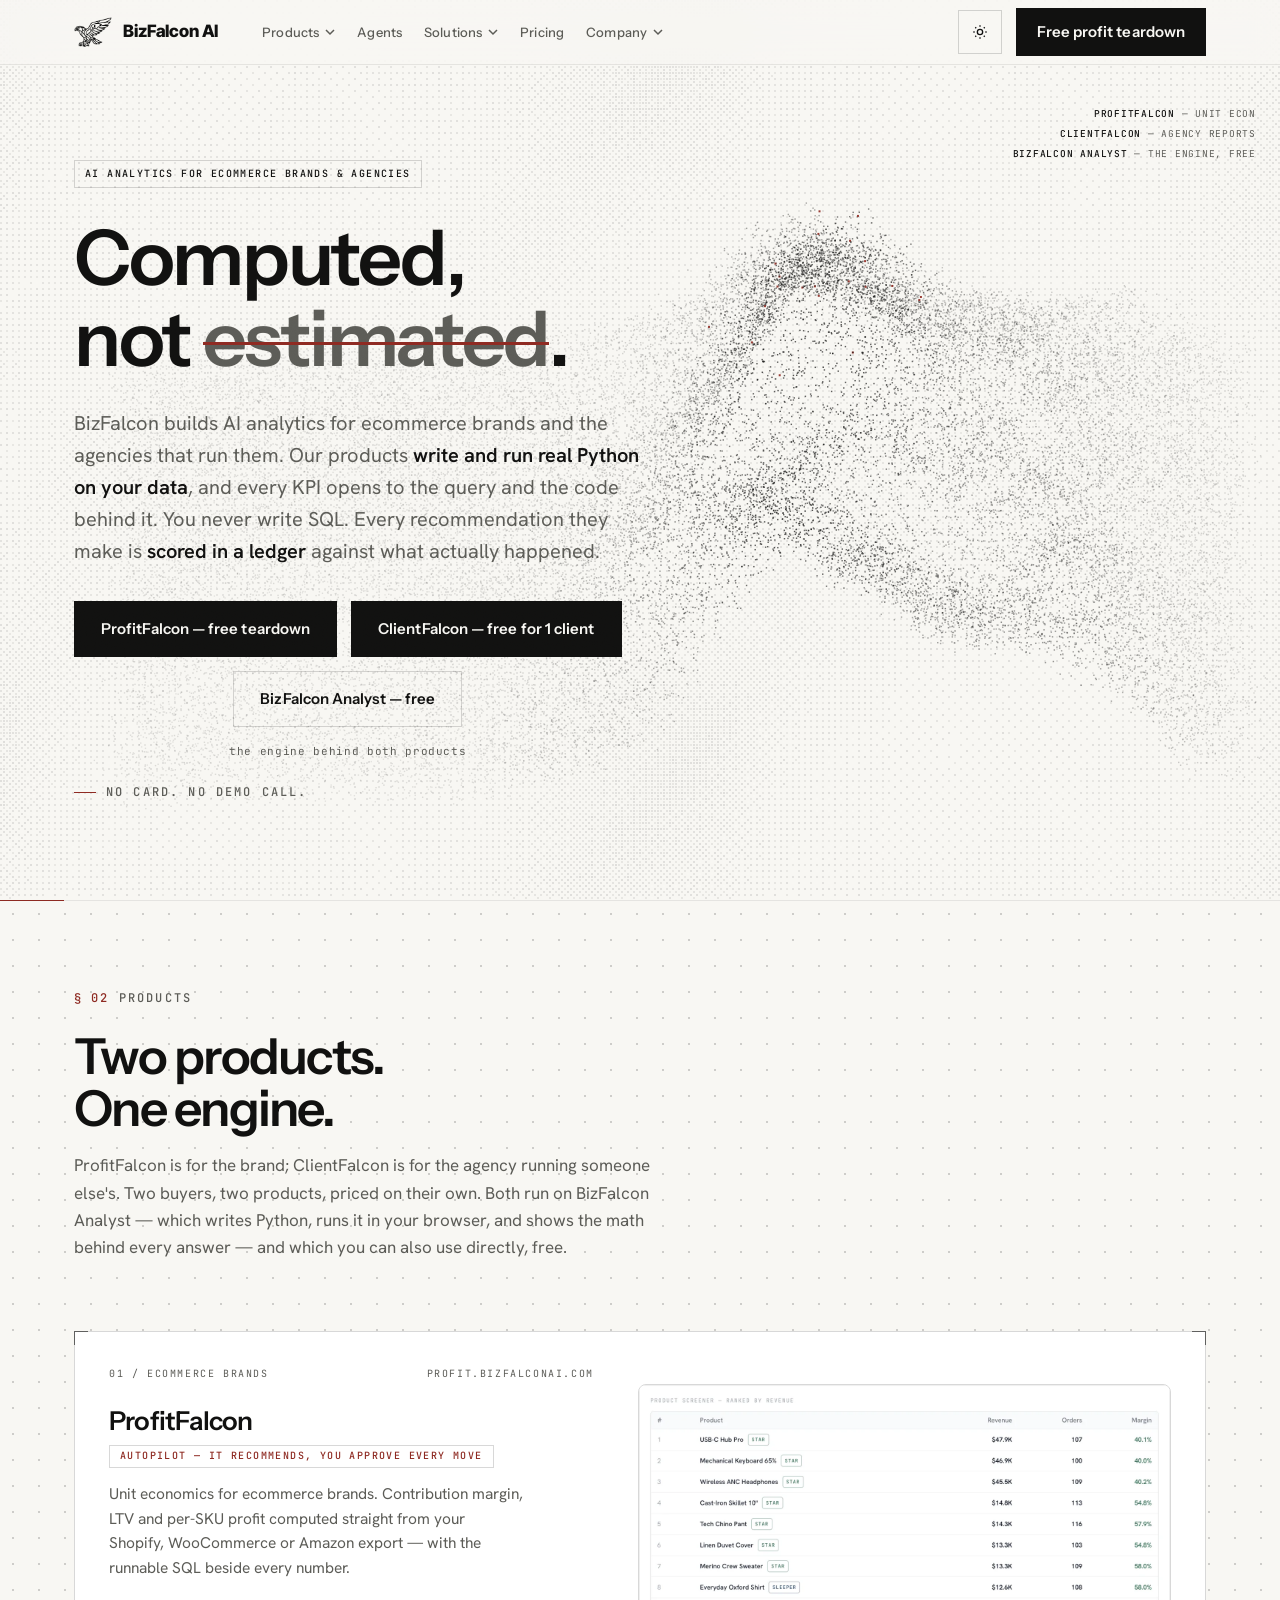
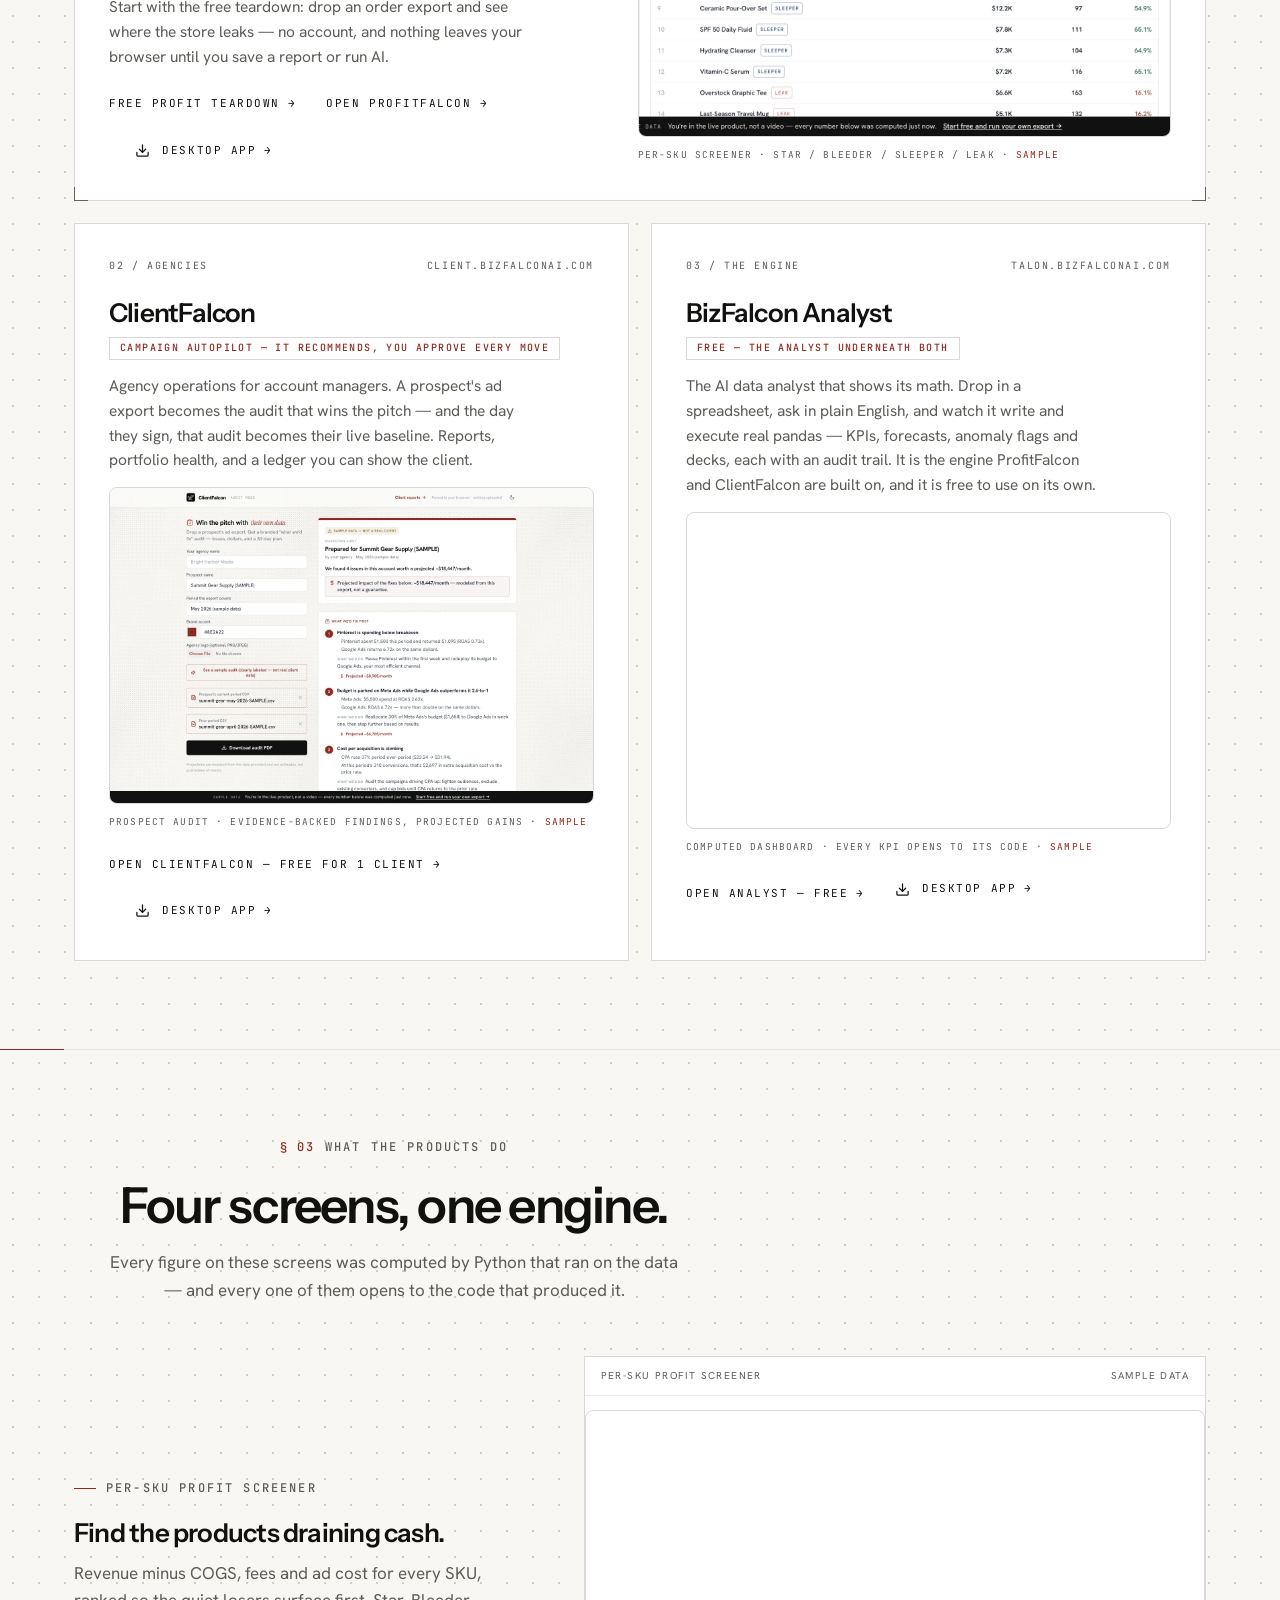
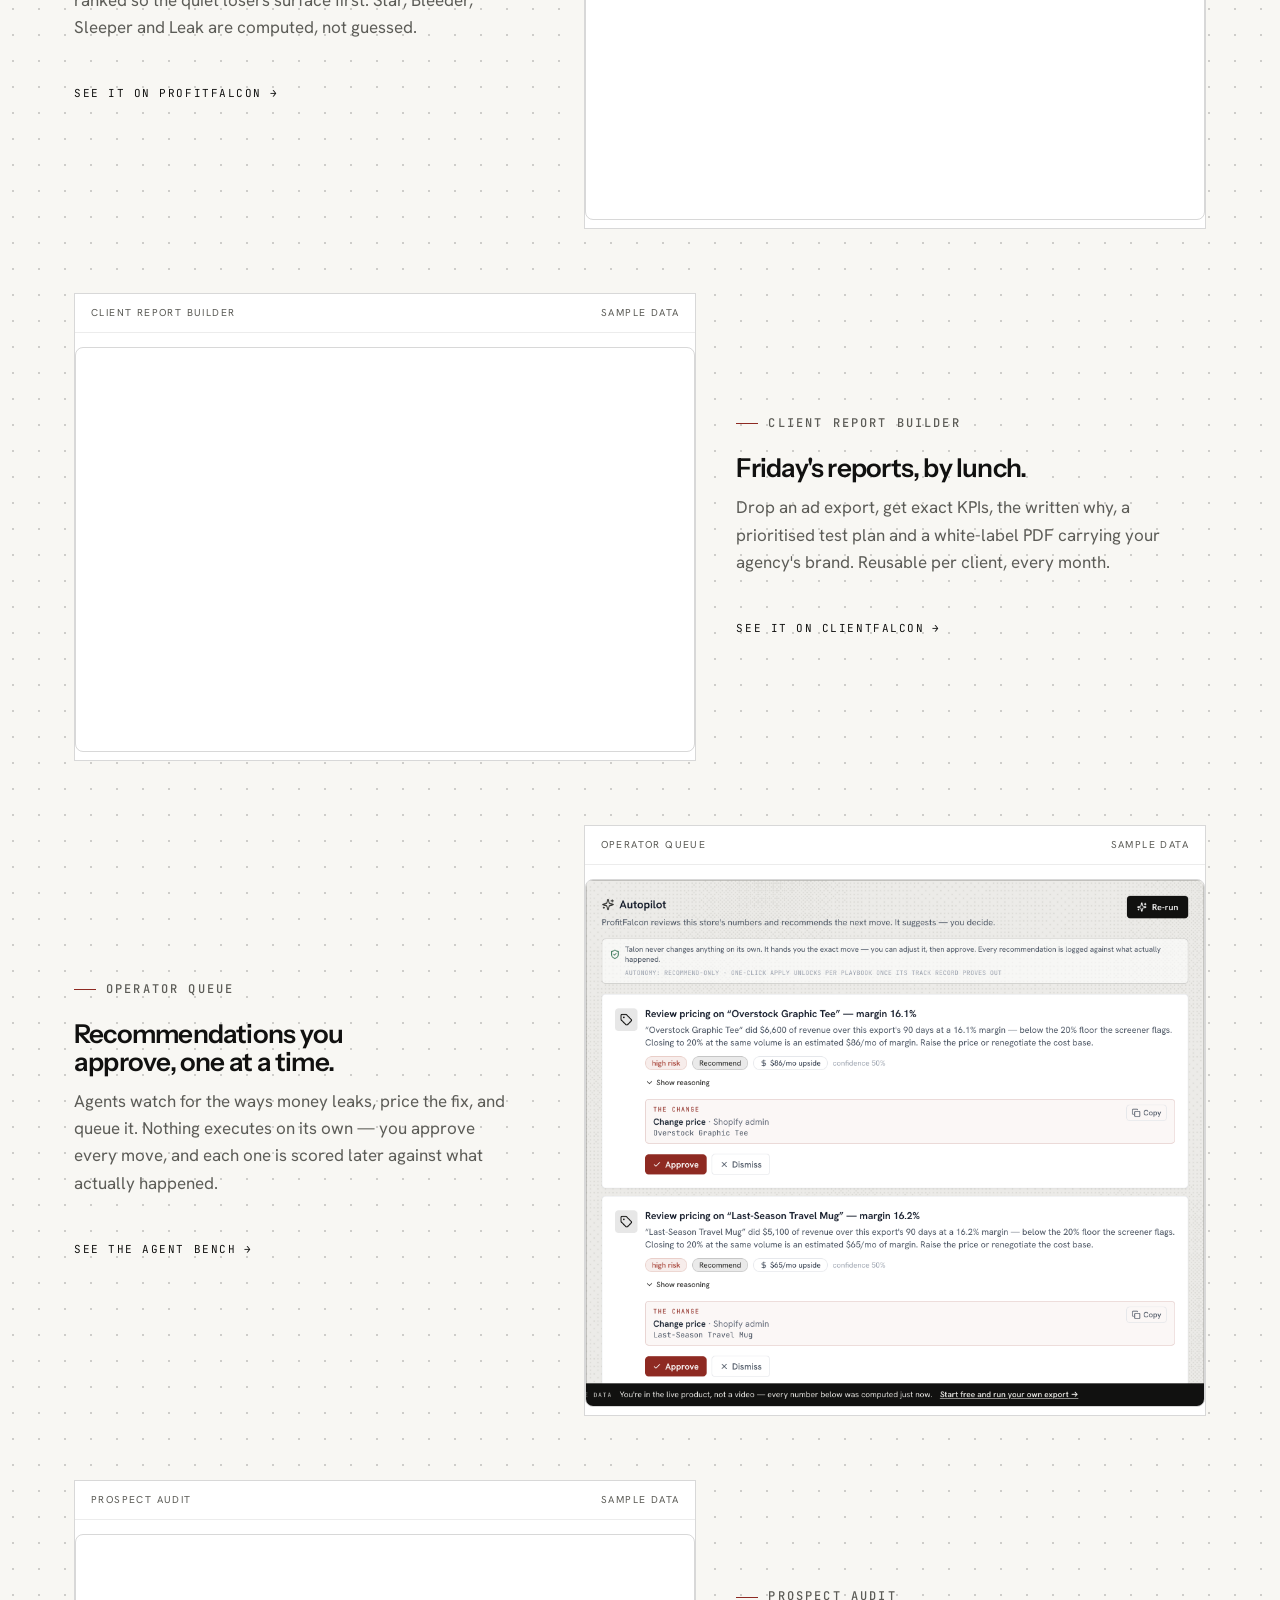
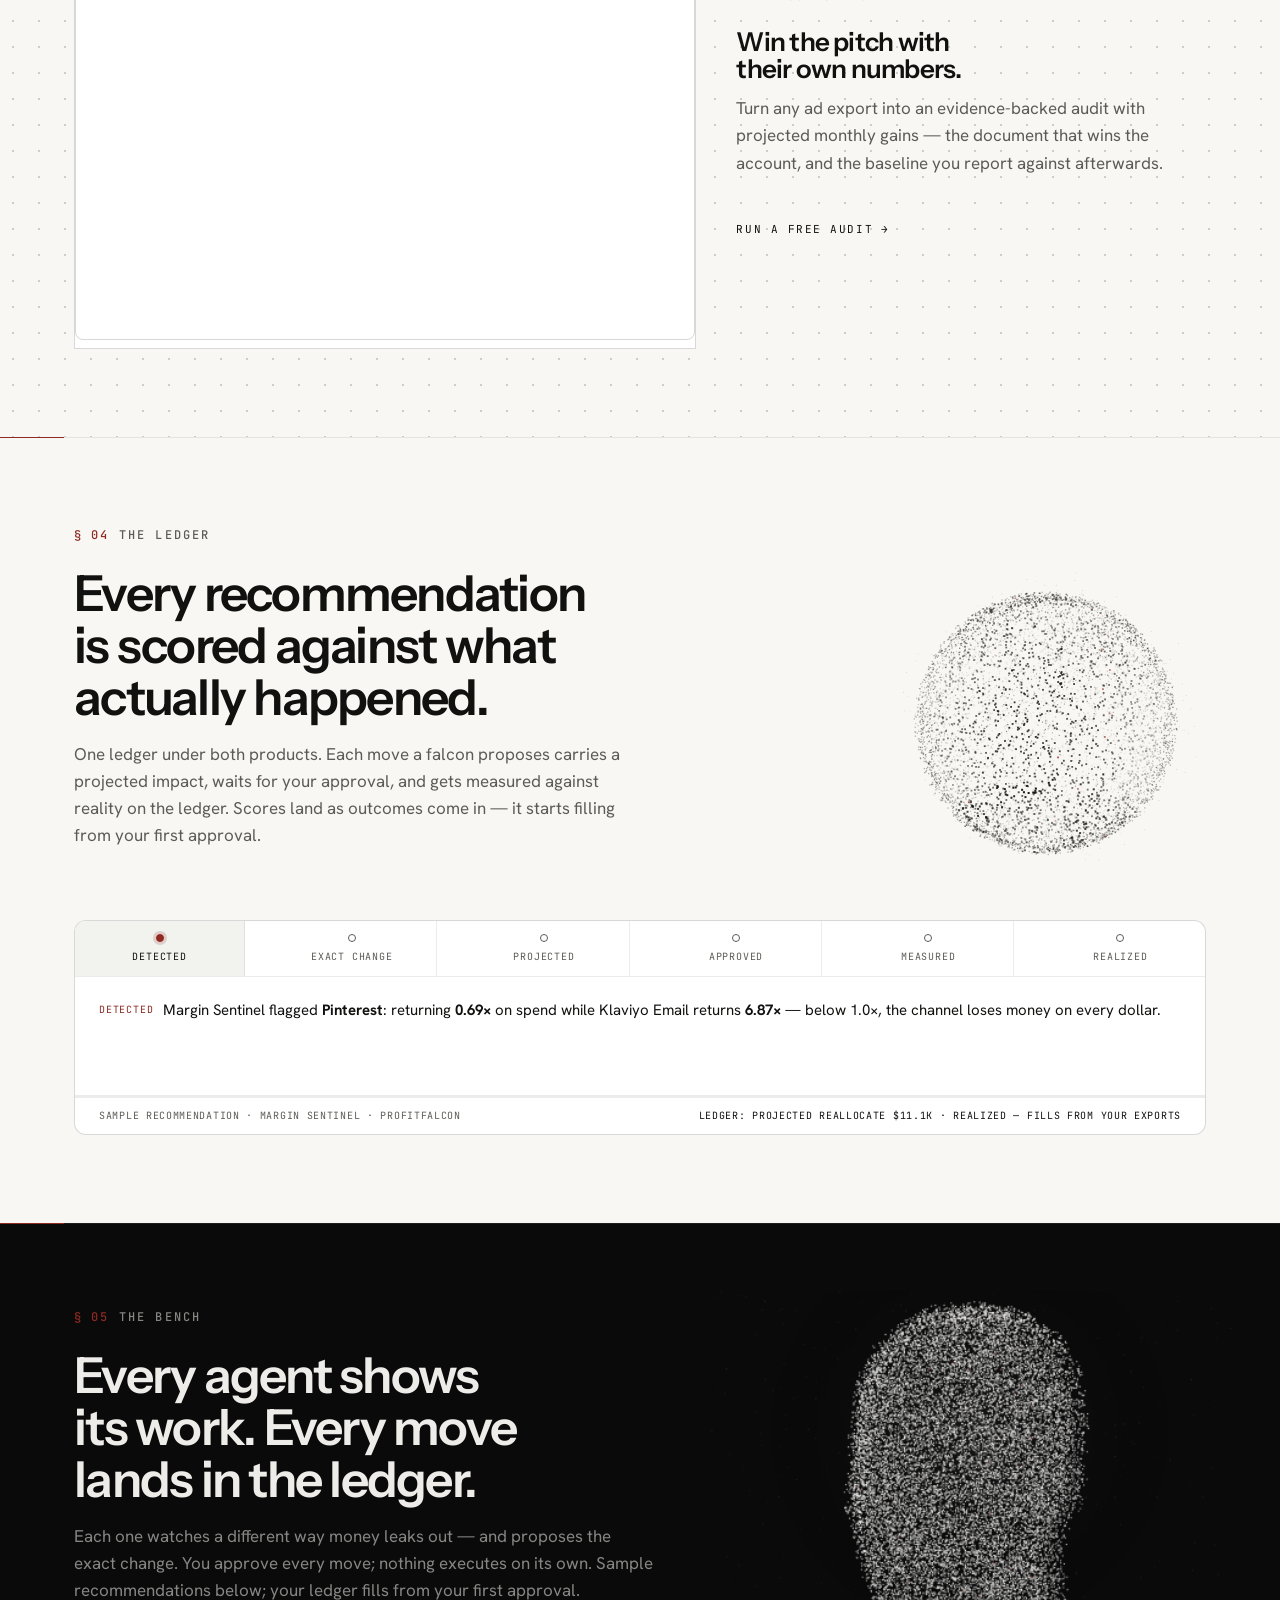
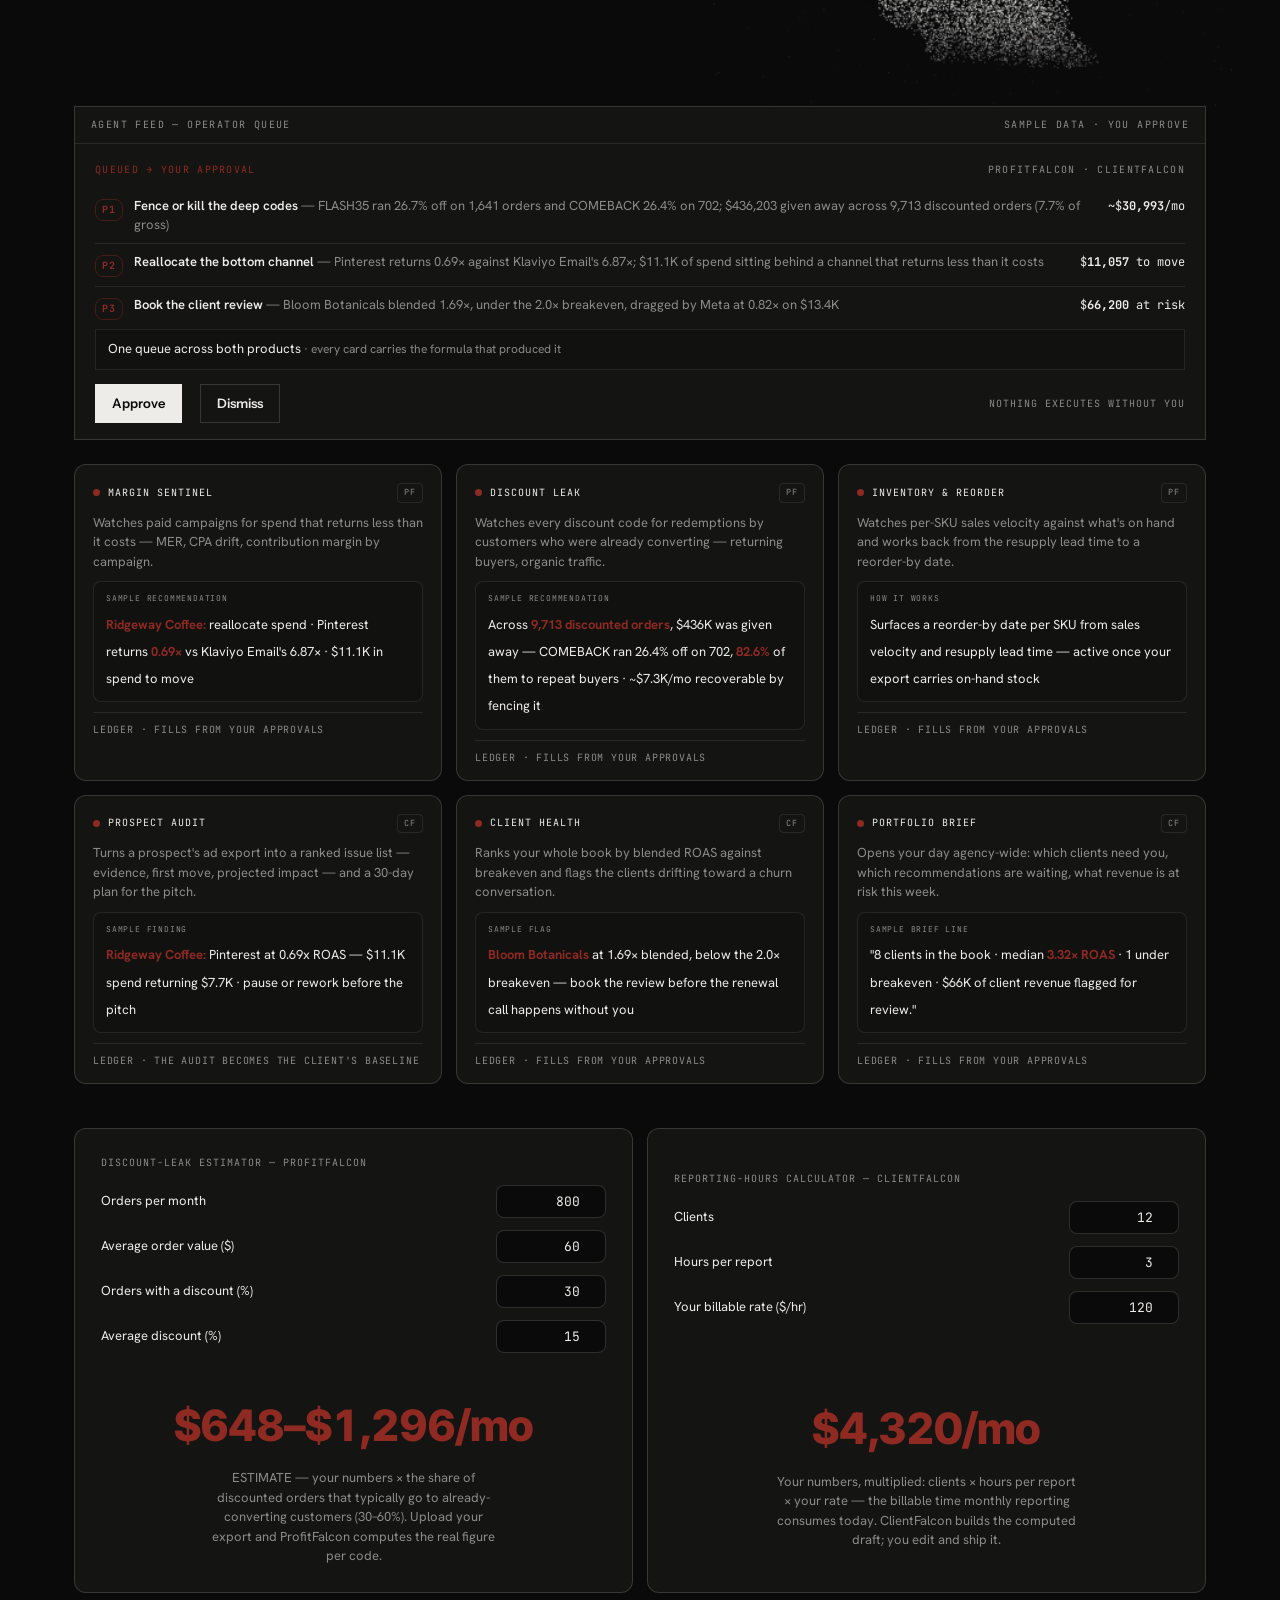
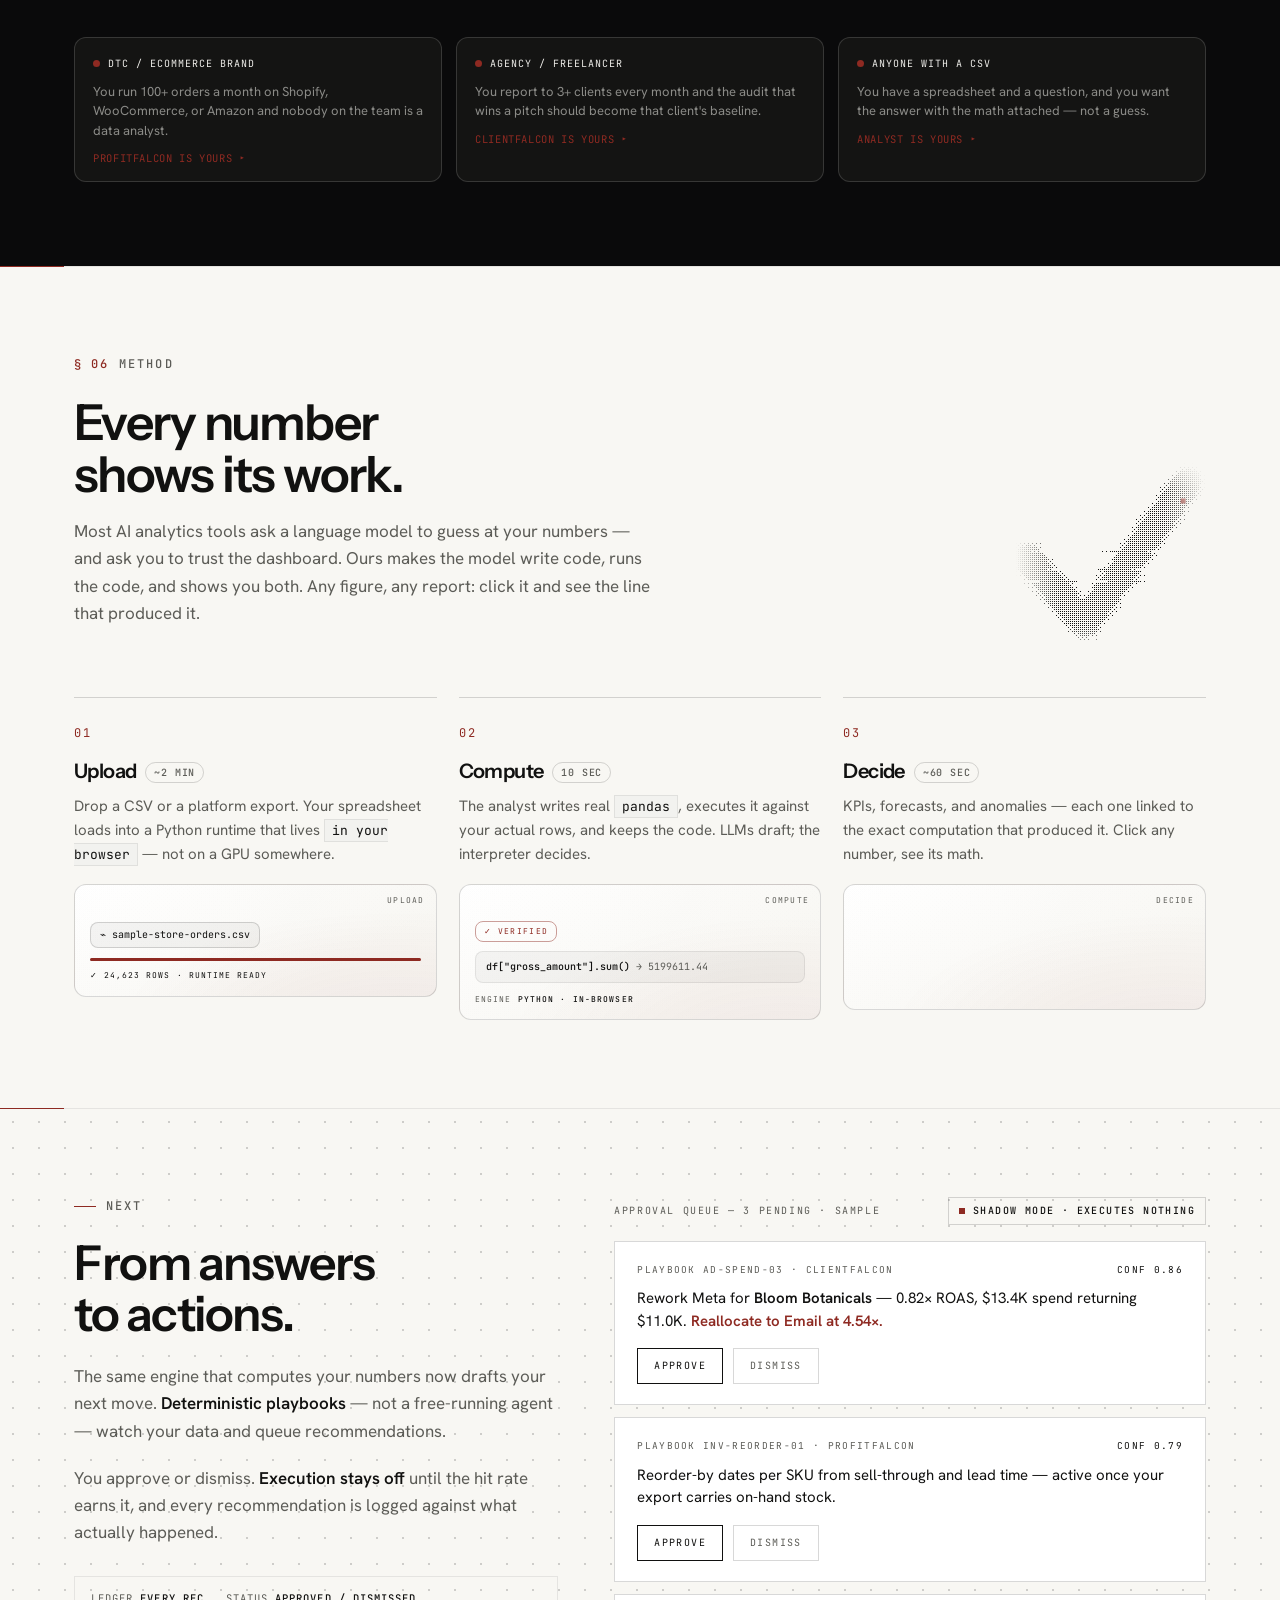
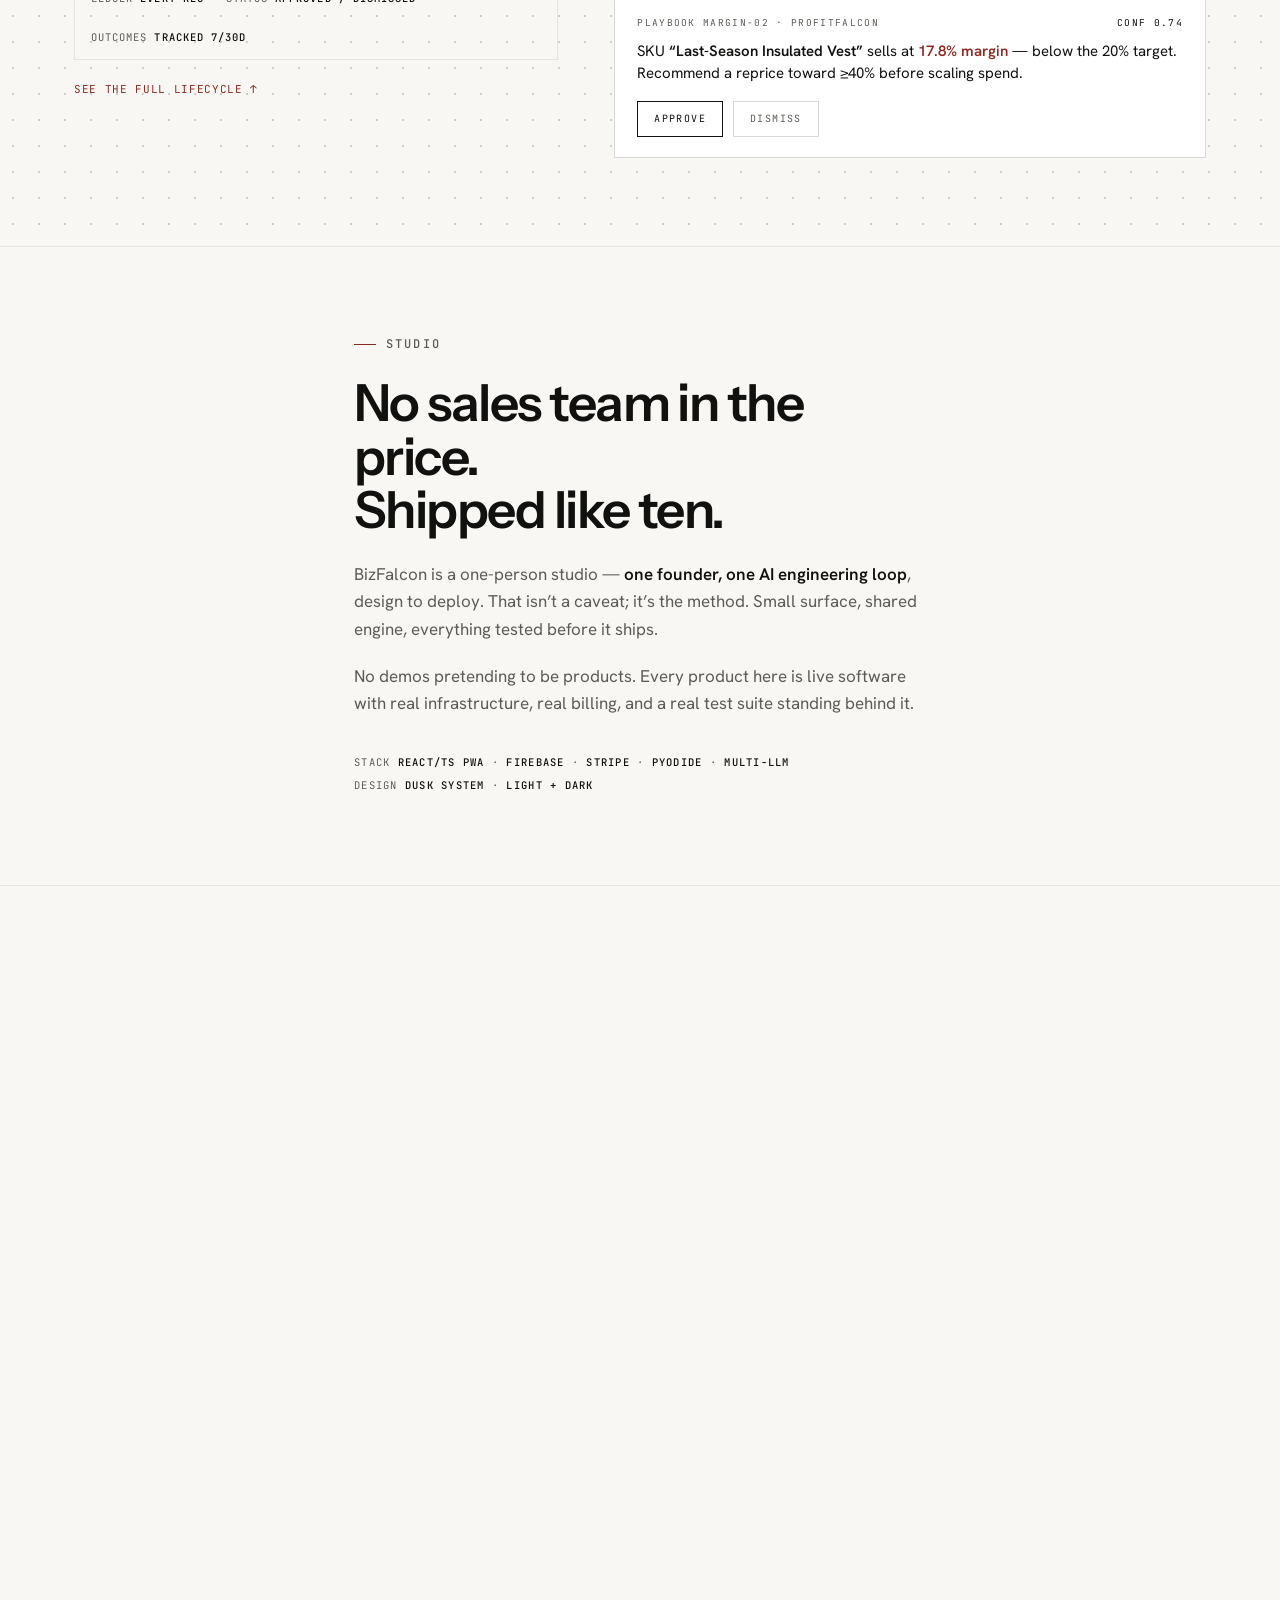
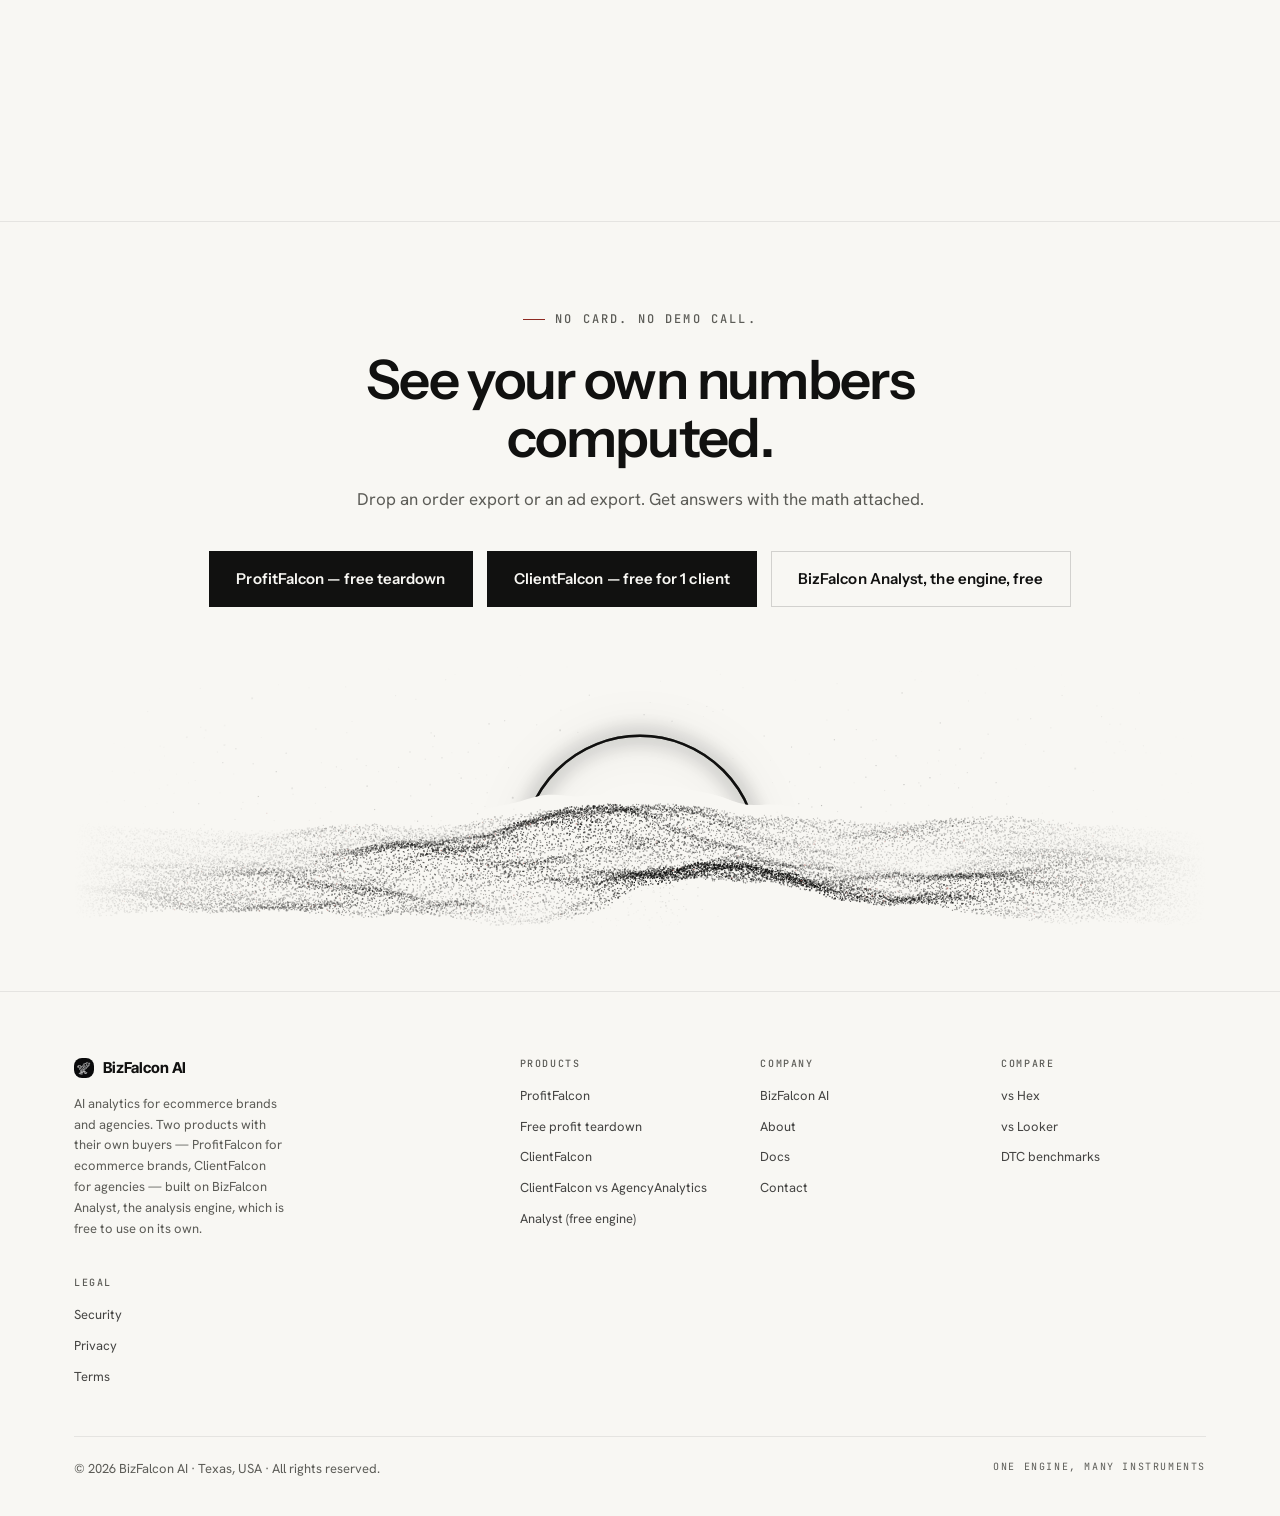
==== commit e89dadb4: "Skip link, and the shared dusk.css updates M3 skip link + `#main` on the hero. dusk.css copied verba" ====
--- a/index.html
+++ b/index.html
@@ -7,14 +7,14 @@
 <meta name="theme-color" content="#F8F7F3">
 <title>BizFalcon AI — Computed, not estimated</title>
 <meta name="description" content="BizFalcon builds AI analytics for ecommerce brands and the agencies that run them. Our analysts write and run real Python on your data — every KPI traceable to the code that produced it.">
-<link rel="icon" href="favicon.ico?v=20260807c">
-<link rel="icon" type="image/png" sizes="32x32" href="favicon-32.png?v=20260807c">
-<link rel="apple-touch-icon" href="apple-touch-icon.png?v=20260807c">
+<link rel="icon" href="favicon.ico?v=20260808c">
+<link rel="icon" type="image/png" sizes="32x32" href="favicon-32.png?v=20260808c">
+<link rel="apple-touch-icon" href="apple-touch-icon.png?v=20260808c">
 <link rel="preconnect" href="https://fonts.googleapis.com">
 <link rel="preconnect" href="https://fonts.gstatic.com" crossorigin>
 <link href="https://fonts.googleapis.com/css2?family=Instrument+Sans:wght@500;600&family=Hanken+Grotesk:wght@400;700&family=Inter+Tight:wght@800&family=JetBrains+Mono:wght@400;500;700&display=swap" rel="stylesheet">
-<link rel="stylesheet" href="./dusk.css?v=20260807c">
-<link rel="stylesheet" href="./site.css?v=20260807c">
+<link rel="stylesheet" href="./dusk.css?v=20260808c">
+<link rel="stylesheet" href="./site.css?v=20260808c">
   <script>
     /* Belt-and-suspenders with sw.js: drop any root-scoped worker from the old SPA-at-root setup so this page is not forwarded to /dashboard. */
     if ("serviceWorker" in navigator) {
@@ -79,6 +79,7 @@
 <!-- /BF-LD -->
 </head>
 <body>
+<a class="skip-link" href="#main">Skip to content</a>
 
 <!-- ============ NAV ============ -->
 <header class="nav">
@@ -145,7 +146,7 @@
 </header>
 
 <!-- ============ HERO ============ -->
-<section class="hero">
+<section class="hero" id="main" tabindex="-1">
   <canvas class="hero-canvas" id="terrain" aria-hidden="true"></canvas>
 
   <div class="rail rail--r">
@@ -801,7 +802,7 @@
   </div>
 </footer>
 
-<script defer src="./dusk-art.js?v=20260807c"></script>
+<script defer src="./dusk-art.js?v=20260808c"></script>
 <script>
 /* Waits for DOMContentLoaded because dusk-art.js is deferred: deferred scripts run
    before that event, so window.DUSK is guaranteed by the time this fires. This file
--- a/dusk.css
+++ b/dusk.css
@@ -149,6 +149,23 @@
 .btn--primary:hover{background:var(--signal);color:#fff}
 .btn--ghost{border:1px solid var(--line);color:var(--fg)}
 .btn--ghost:hover{border-color:var(--signal);color:var(--signal)}
+
+/* ============ SKIP LINK ============
+   M3. There was no way to bypass the nav on any of the four surfaces: a keyboard
+   or screen-reader visitor tabbed through all five nav slots and both CTAs on
+   EVERY page before reaching content. WCAG 2.4.1, and the one accessibility
+   requirement here that has no visual cost, because the control is invisible
+   until it is focused.
+
+   Moved on :focus rather than toggled with display/visibility — a display:none
+   element cannot receive focus, which is the usual way this gets shipped broken.
+   Kept out of the flow entirely (position:fixed) so it cannot shift the hero. */
+.skip-link{position:fixed;left:-9999px;top:0;z-index:200;
+  background:var(--card);color:var(--fg);border:1px solid var(--line);
+  border-radius:var(--r-2);padding:12px 18px;
+  font-family:"JetBrains Mono",ui-monospace,monospace;font-size:var(--fs-3);
+  font-weight:500;letter-spacing:.08em;text-transform:uppercase;text-decoration:none}
+.skip-link:focus{left:14px;top:14px;outline:2px solid var(--signal);outline-offset:2px}
 
 .rv{opacity:0;transform:translateY(26px);transition:opacity .7s ease,transform .7s ease}
 .rv.on{opacity:1;transform:none}
@@ -1309,9 +1326,29 @@
 /* ── agent bench — one card per shipped agent; the work, not the count ── */
 .bench-grid{display:grid;grid-template-columns:repeat(3,1fr);gap:14px}
 .bench-grid .calc{grid-column:span 2;margin-top:0}
+/* Fill the trailing hole. Measured at 1280px: talonomic renders 8 cards into a
+   3-wide grid and talonmark 5, so both end on a row holding two of three and
+   leave one empty cell hanging at the bottom of the section. Written against
+   the POSITION rather than a card count, because the count is content and
+   changes; company-site renders 6 and 3 and is already exact, and this rule
+   correctly does nothing there.
+   Reset per breakpoint: at 2 columns the odd one out is the last child at
+   2n+1, and at 1 column any span would create an implicit second column. */
+.bench-grid > :last-child:nth-child(3n+2){grid-column:span 2}
 @media(max-width:960px){.bench-grid .calc{grid-column:1/-1}}
 @media(max-width:960px){.bench-grid{grid-template-columns:repeat(2,1fr)}}
-@media(max-width:620px){.bench-grid{grid-template-columns:1fr}}
+/* The 2-column span is scoped to the 2-column RANGE, and each reset matches the
+   specificity of the rule it undoes. Both matter: `:last-child:nth-child(2n+1)`
+   is (0,3,0), so a plain `.bench-grid > :last-child` reset at (0,2,0) loses to
+   it regardless of source order — which is exactly what happened. At 560px the
+   span survived into the 1fr layout and grid created an implicit second column,
+   computing `38px 460px`. */
+@media(min-width:621px) and (max-width:960px){
+  .bench-grid > :last-child:nth-child(3n+2){grid-column:auto}
+  .bench-grid > :last-child:nth-child(2n+1){grid-column:span 2}}
+@media(max-width:620px){.bench-grid{grid-template-columns:1fr}
+  .bench-grid > :last-child:nth-child(3n+2){grid-column:auto}
+  .bench-grid > :last-child:nth-child(2n+1){grid-column:auto}}
 .bn-card{border:1px solid var(--line);background:var(--card);border-radius:var(--r-3);padding:18px 18px 14px;display:flex;flex-direction:column;gap:10px;min-width:0}
 .bn-name{display:flex;align-items:center;gap:8px;font-family:"JetBrains Mono",monospace;font-size:var(--fs-2);letter-spacing:.1em;text-transform:uppercase;color:var(--fg)}
 .bn-name::before{content:"";width:7px;height:7px;border-radius:50%;background:var(--signal);flex:0 0 auto}
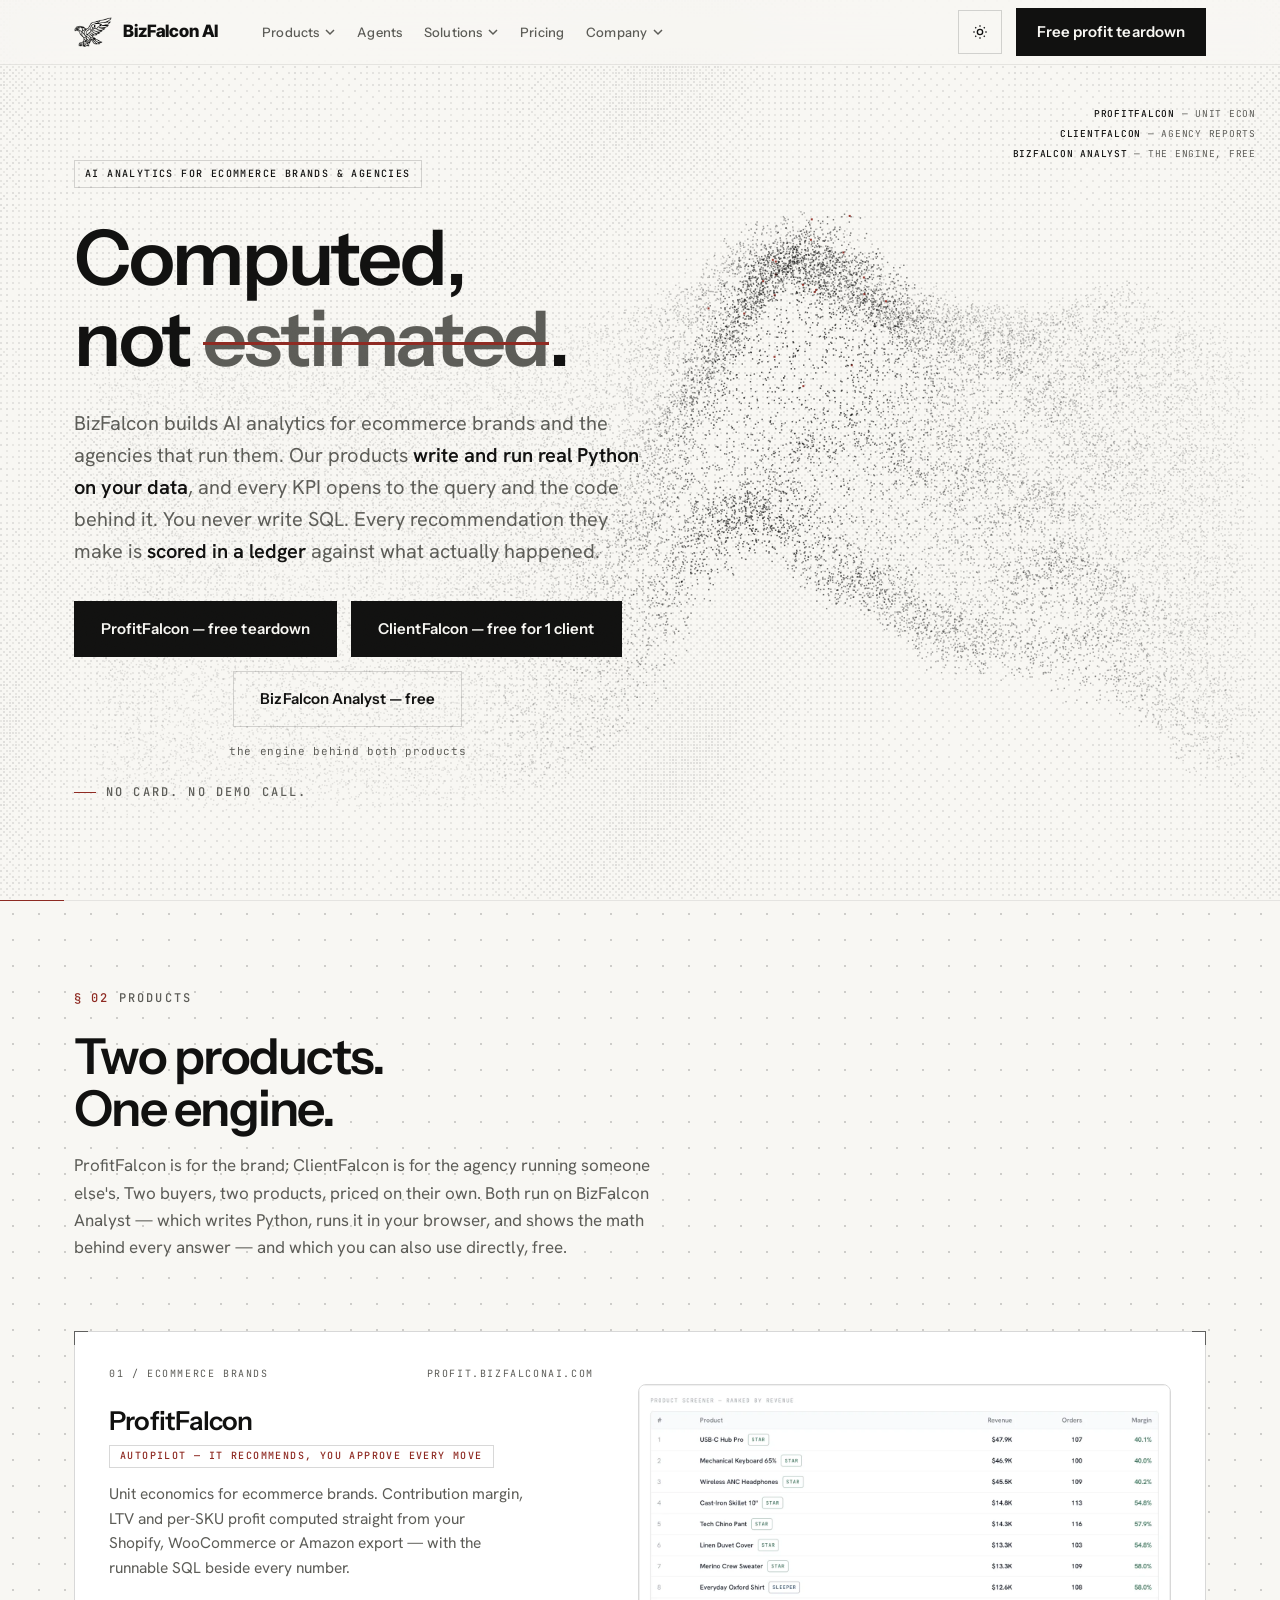
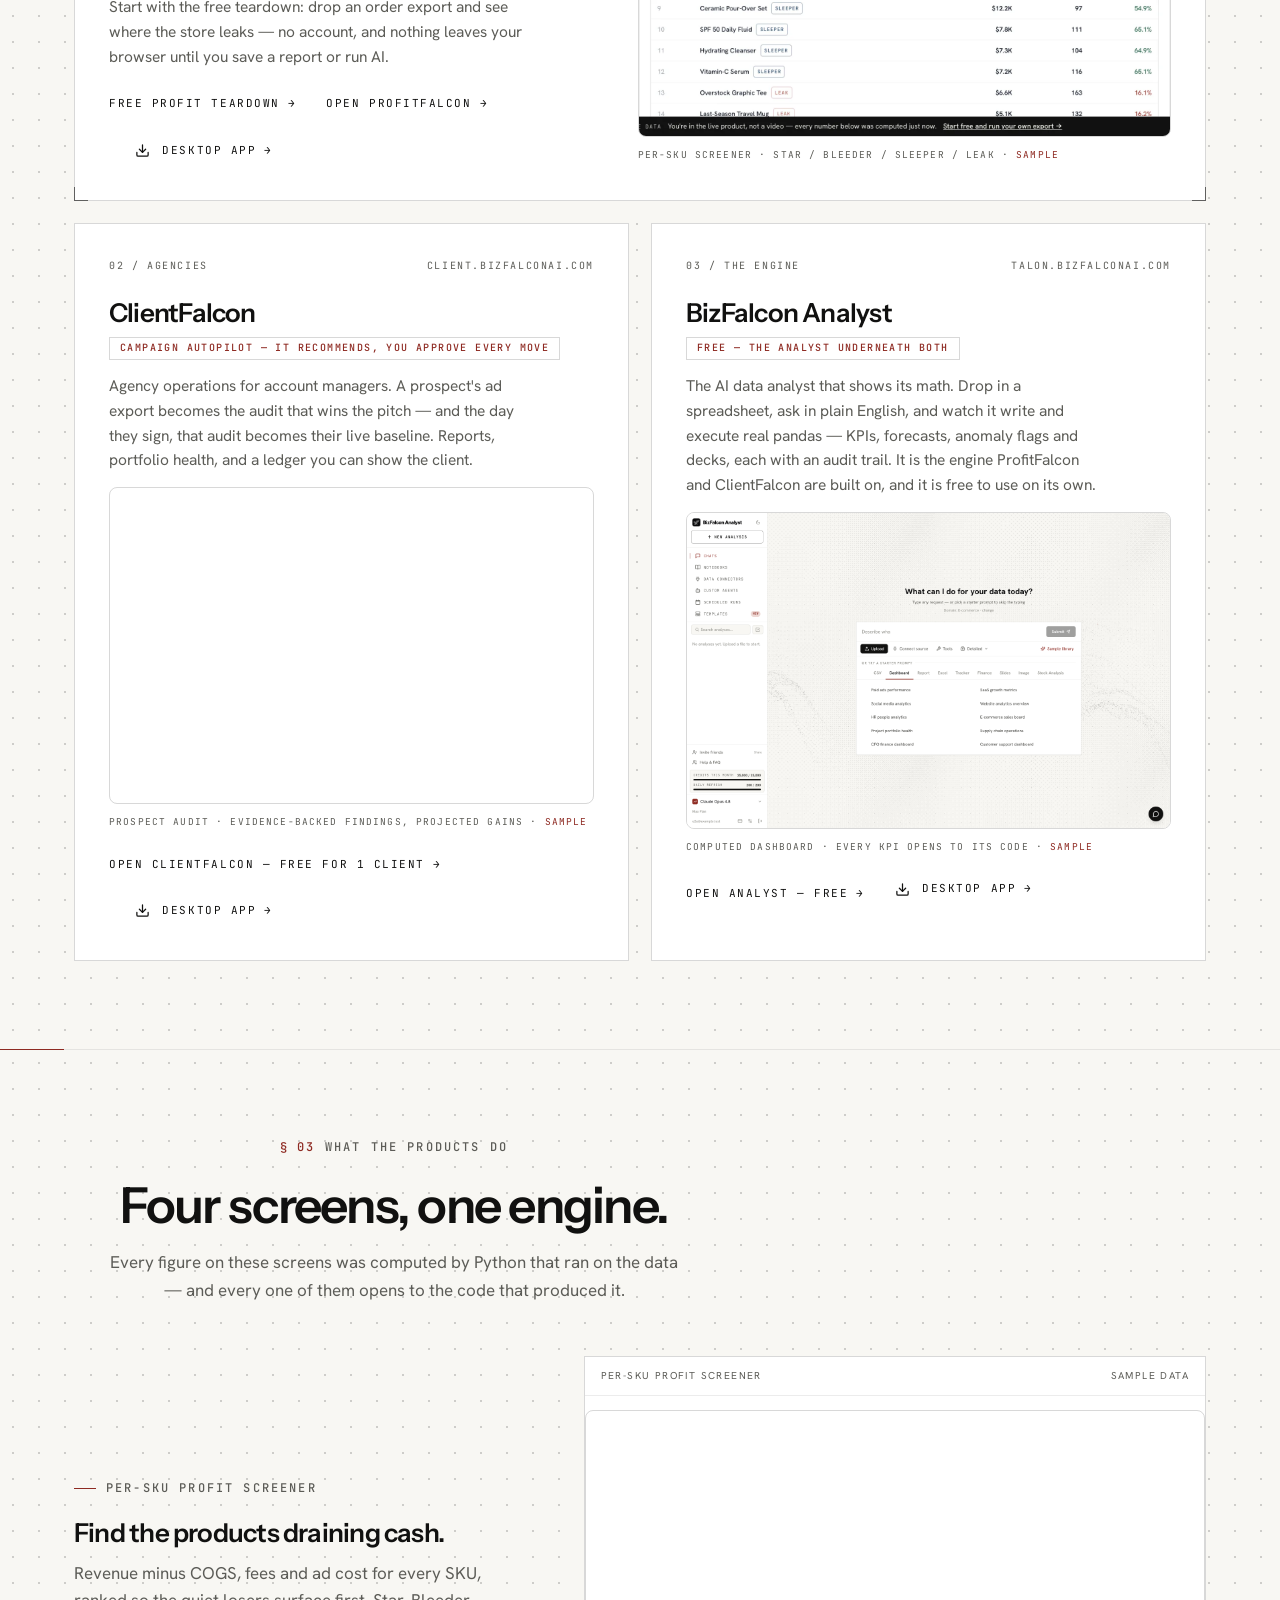
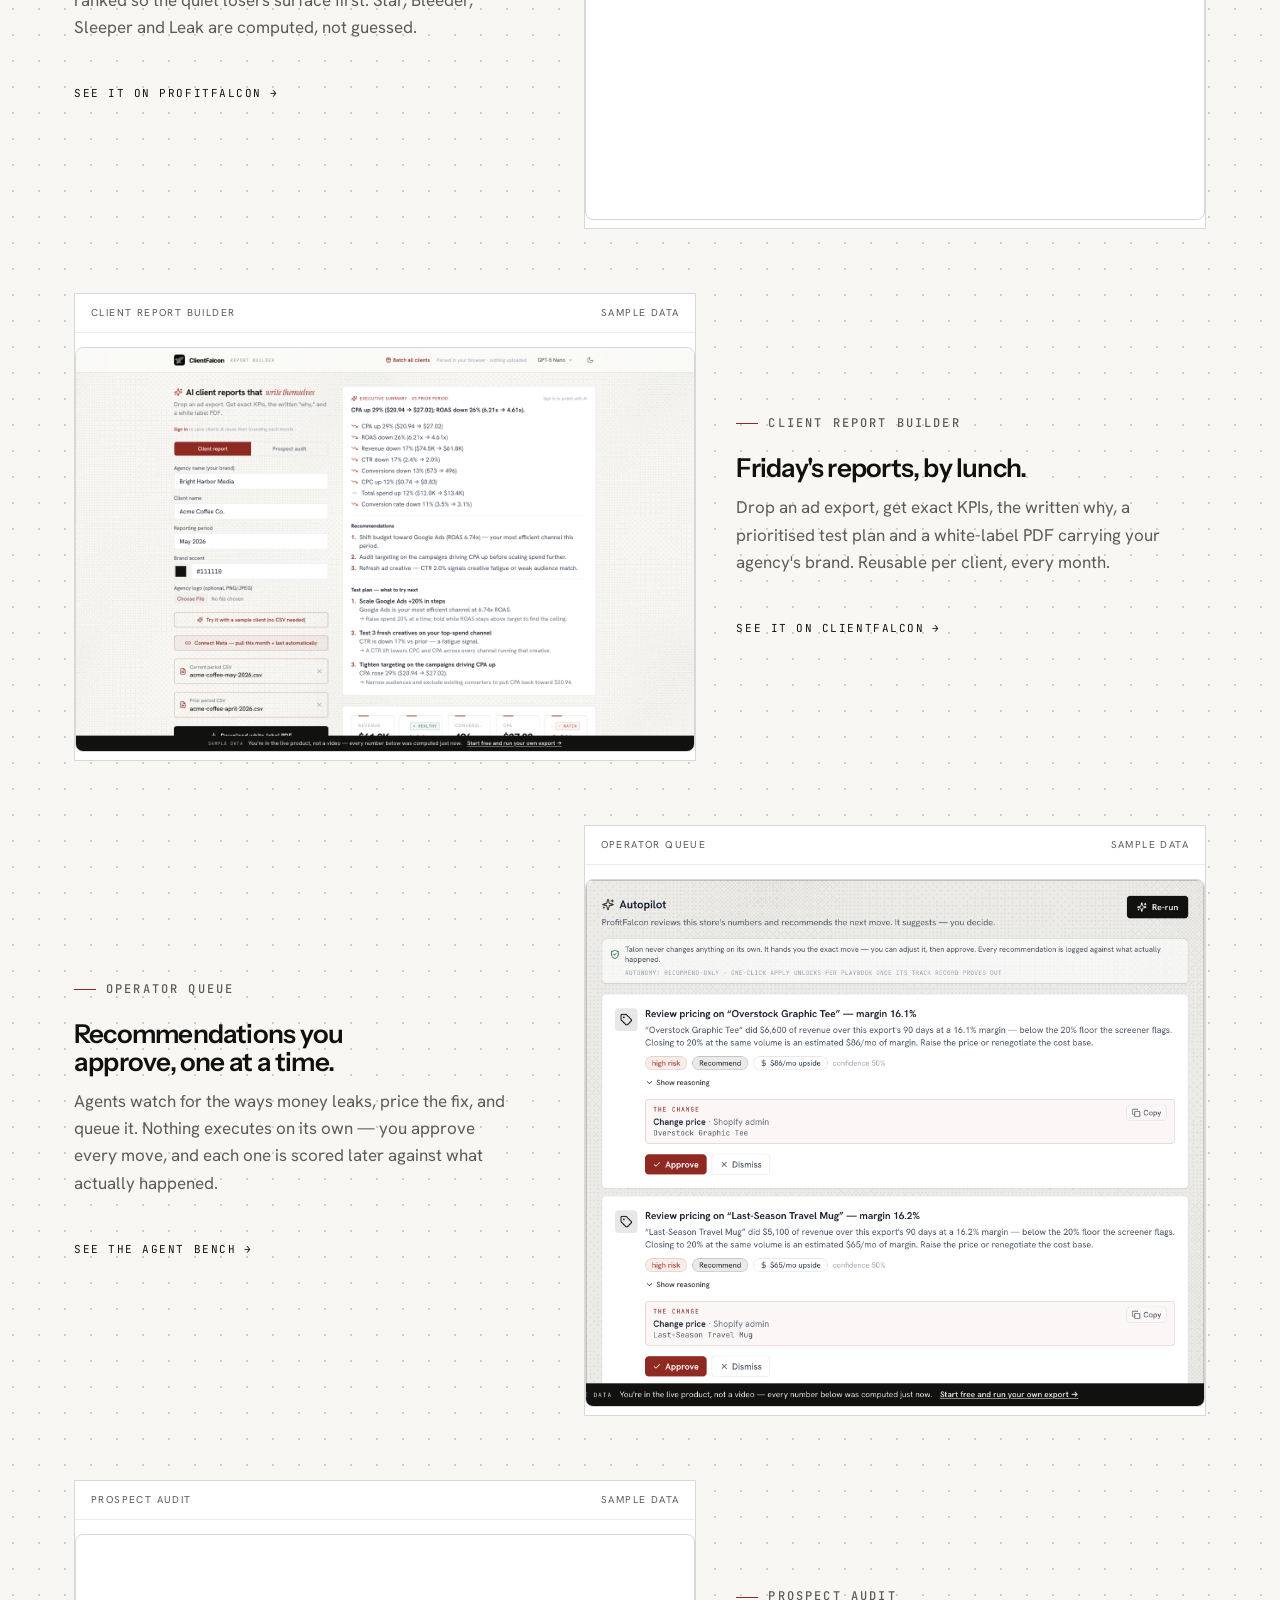
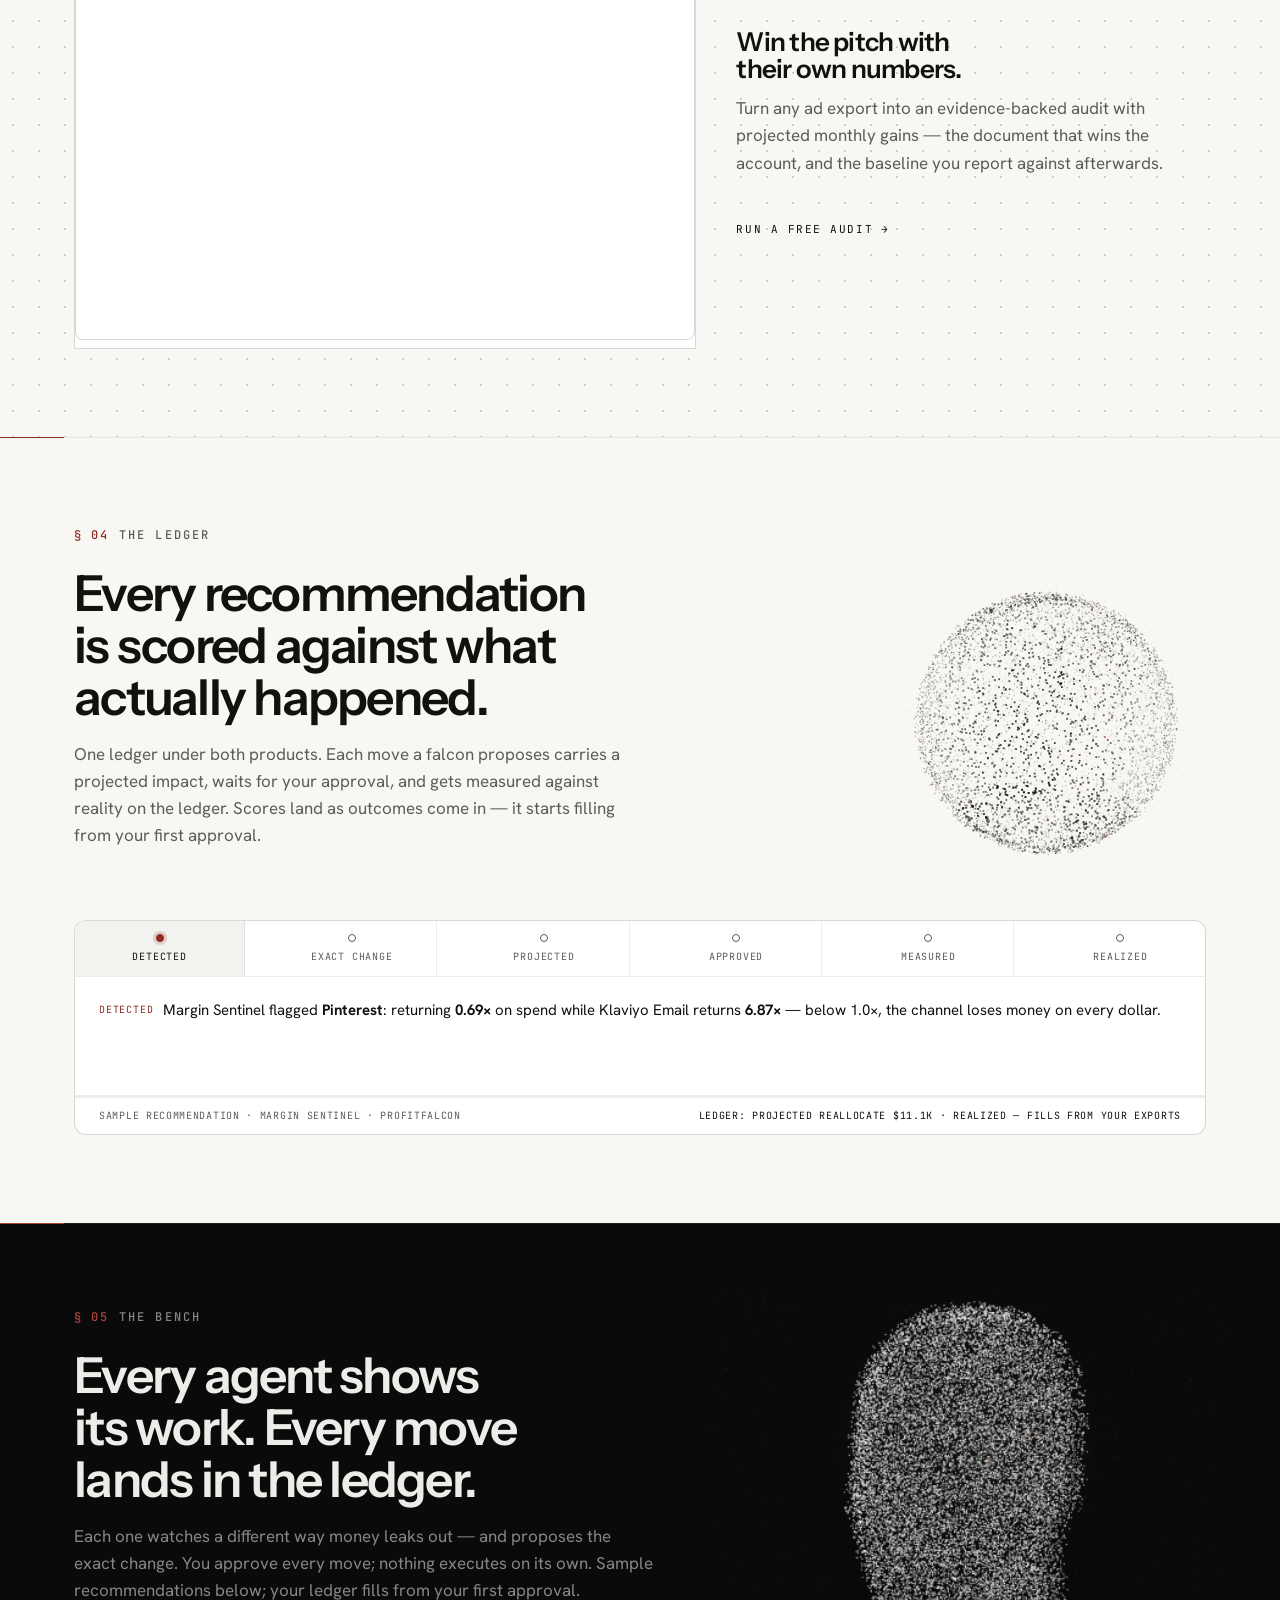
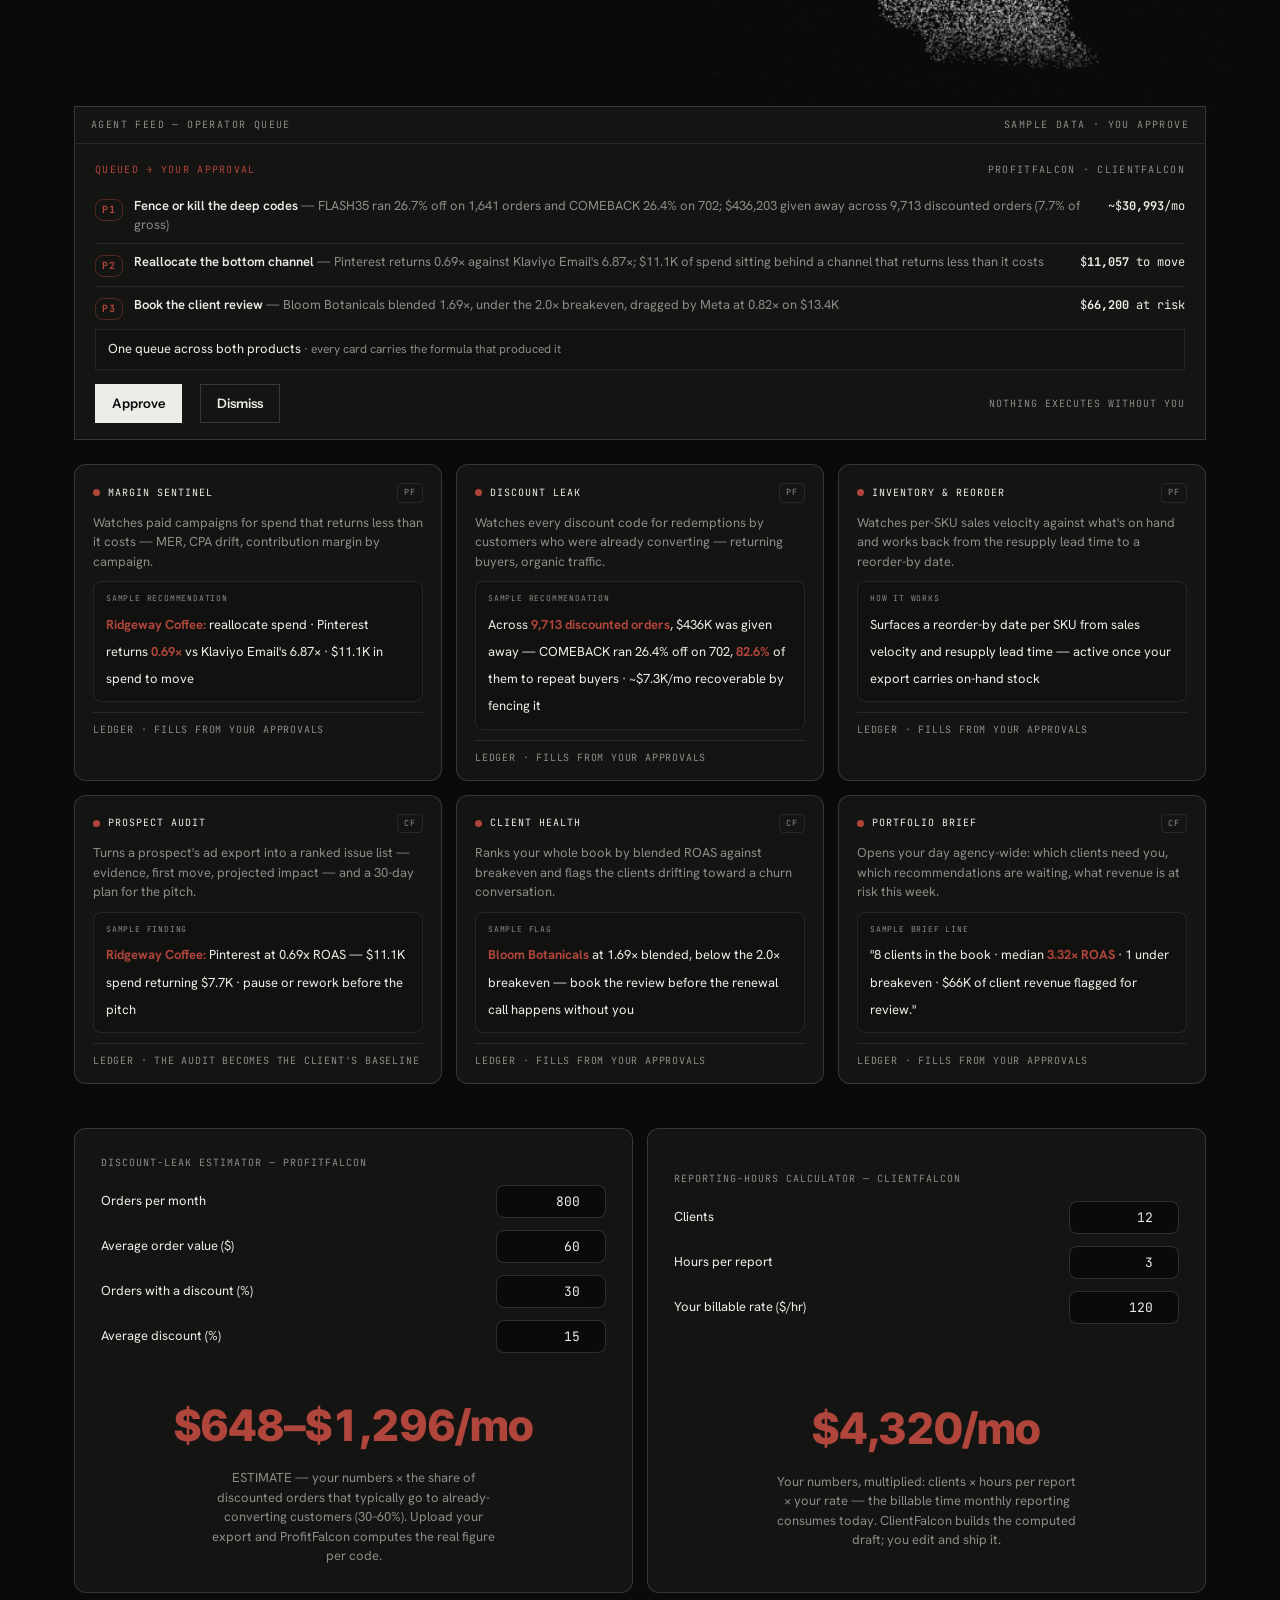
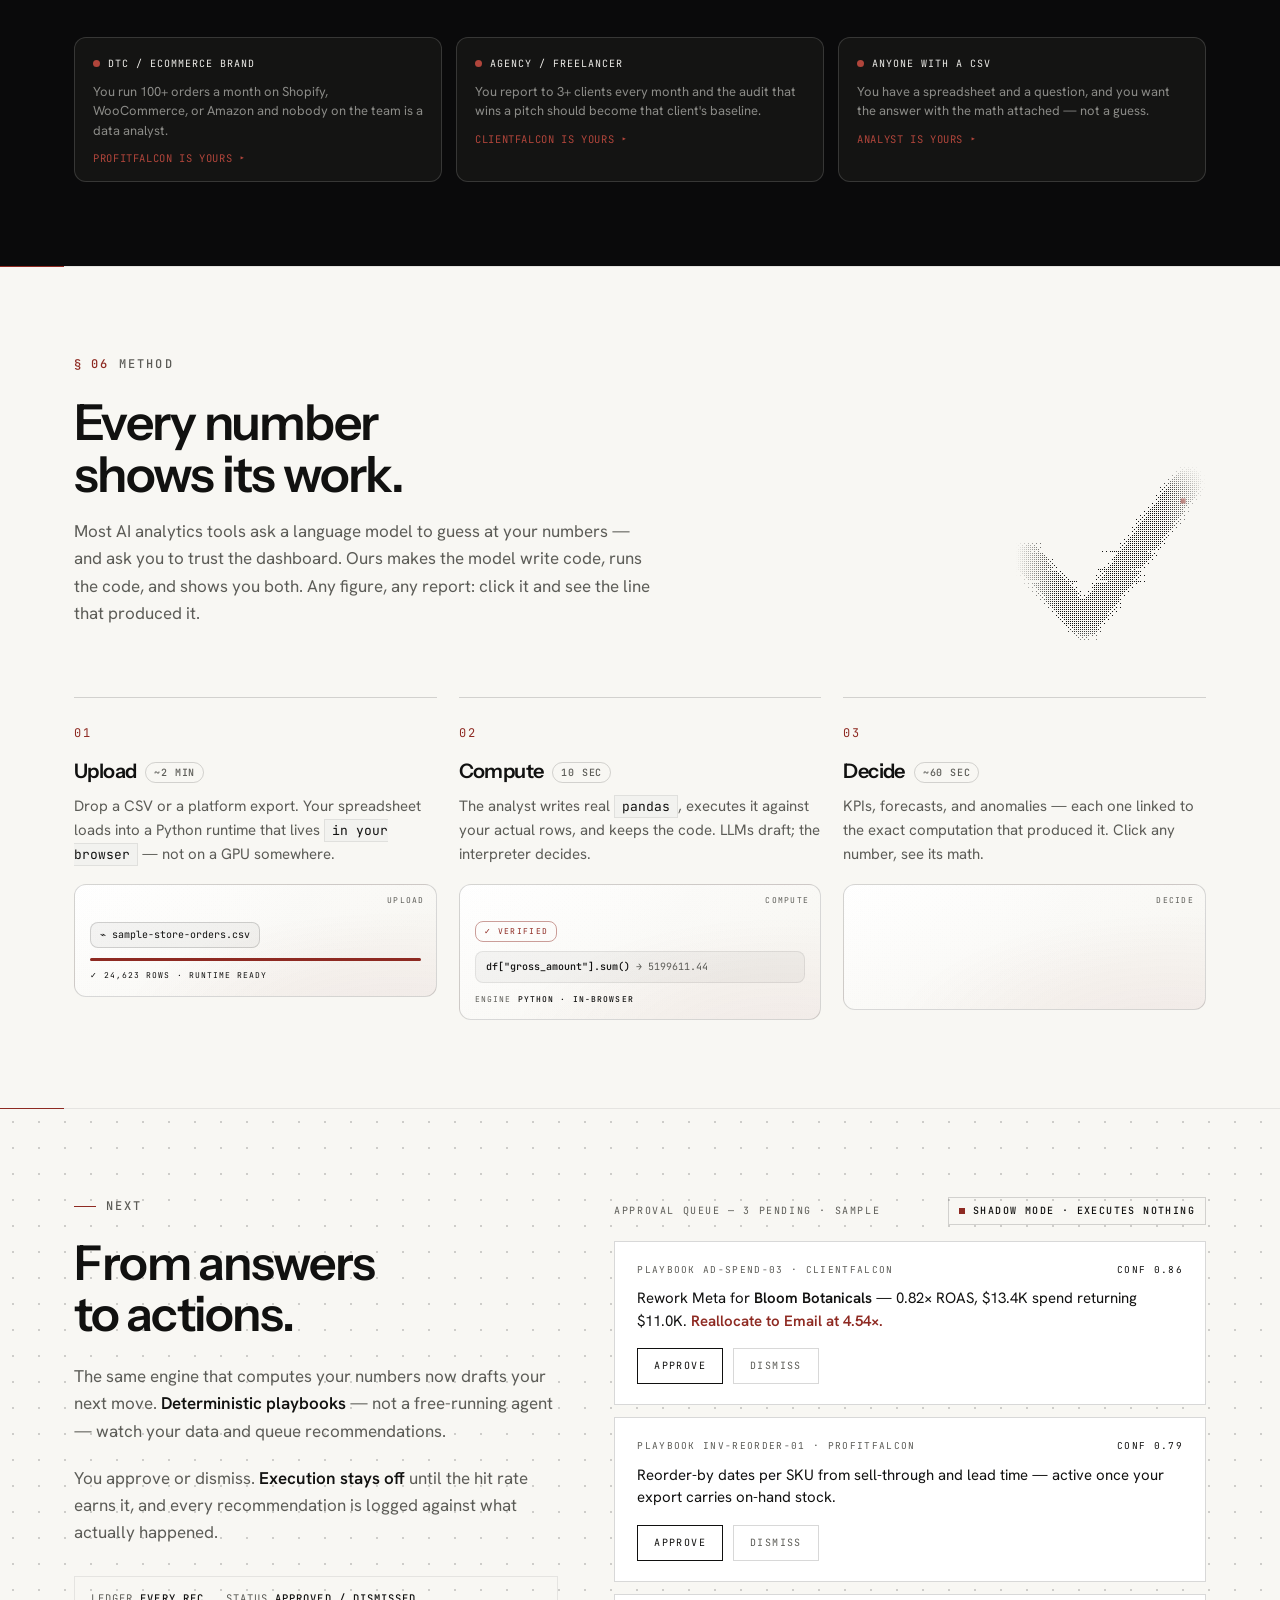
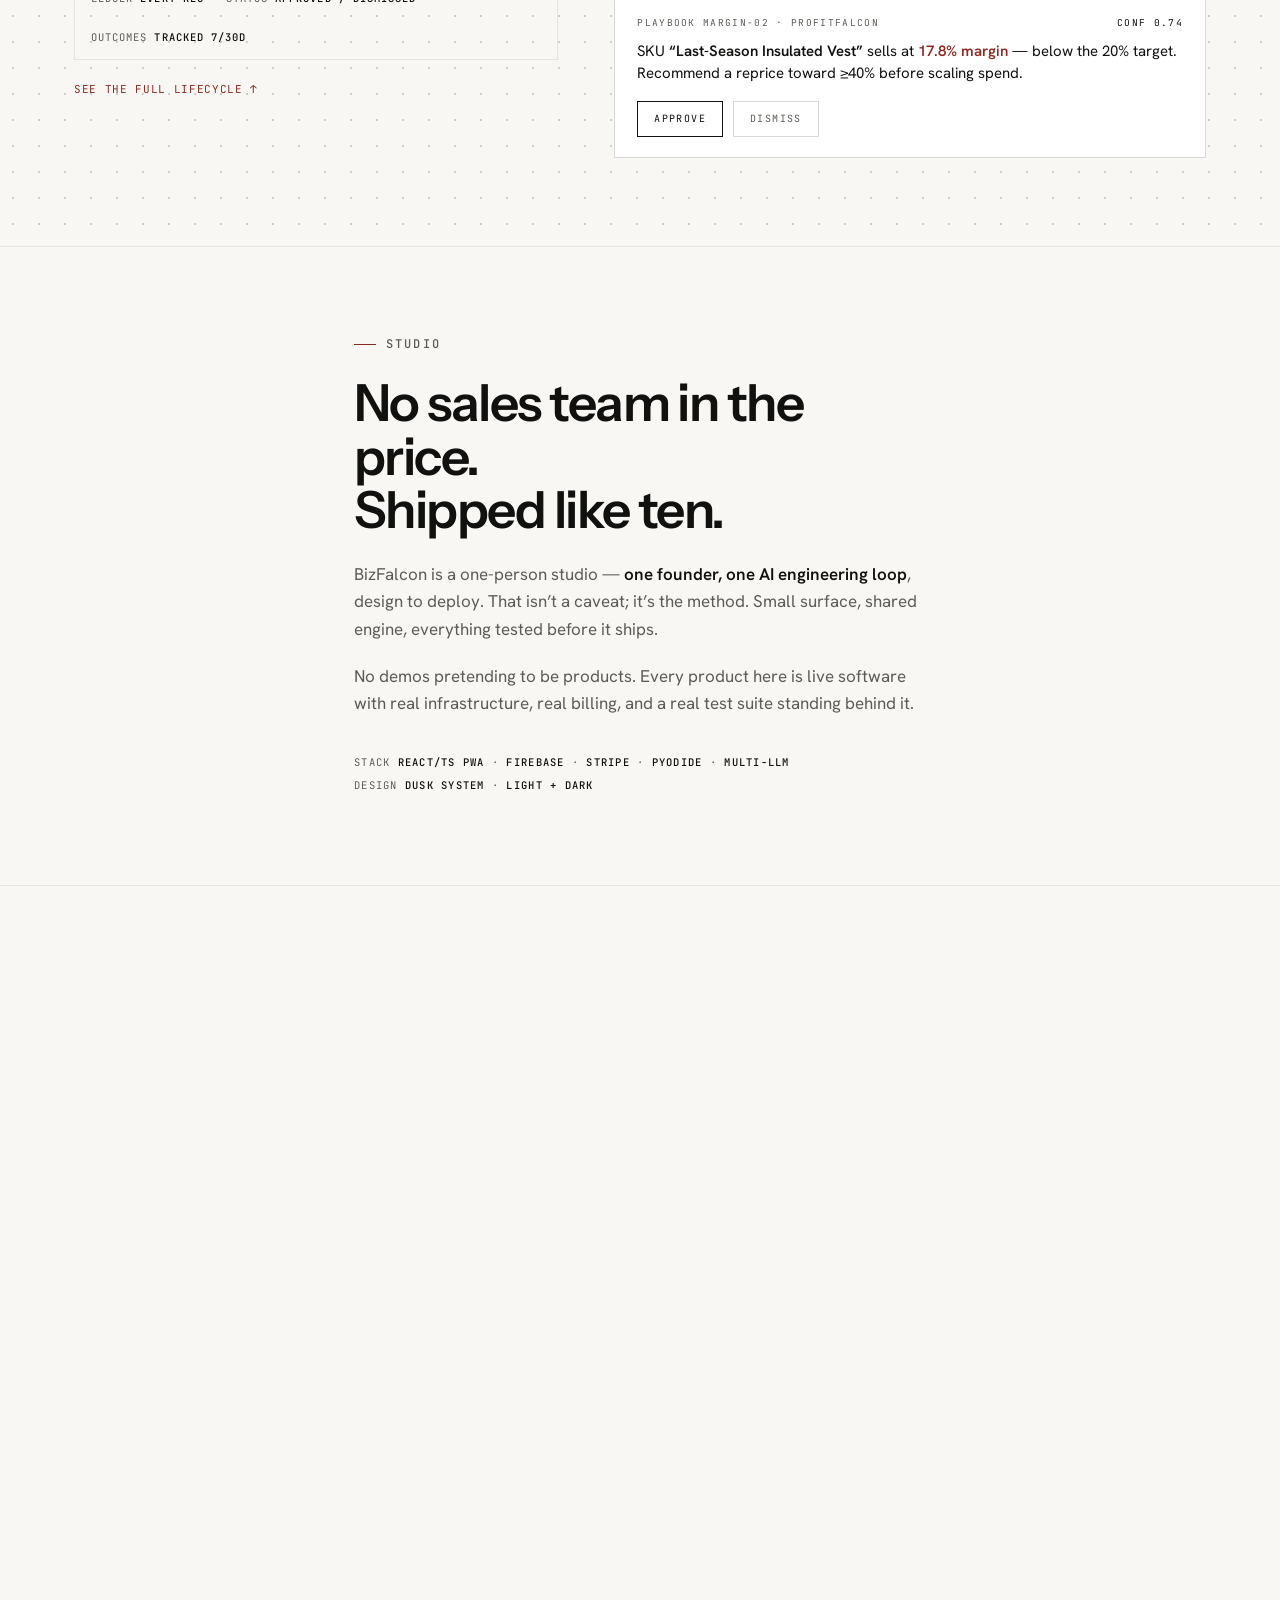
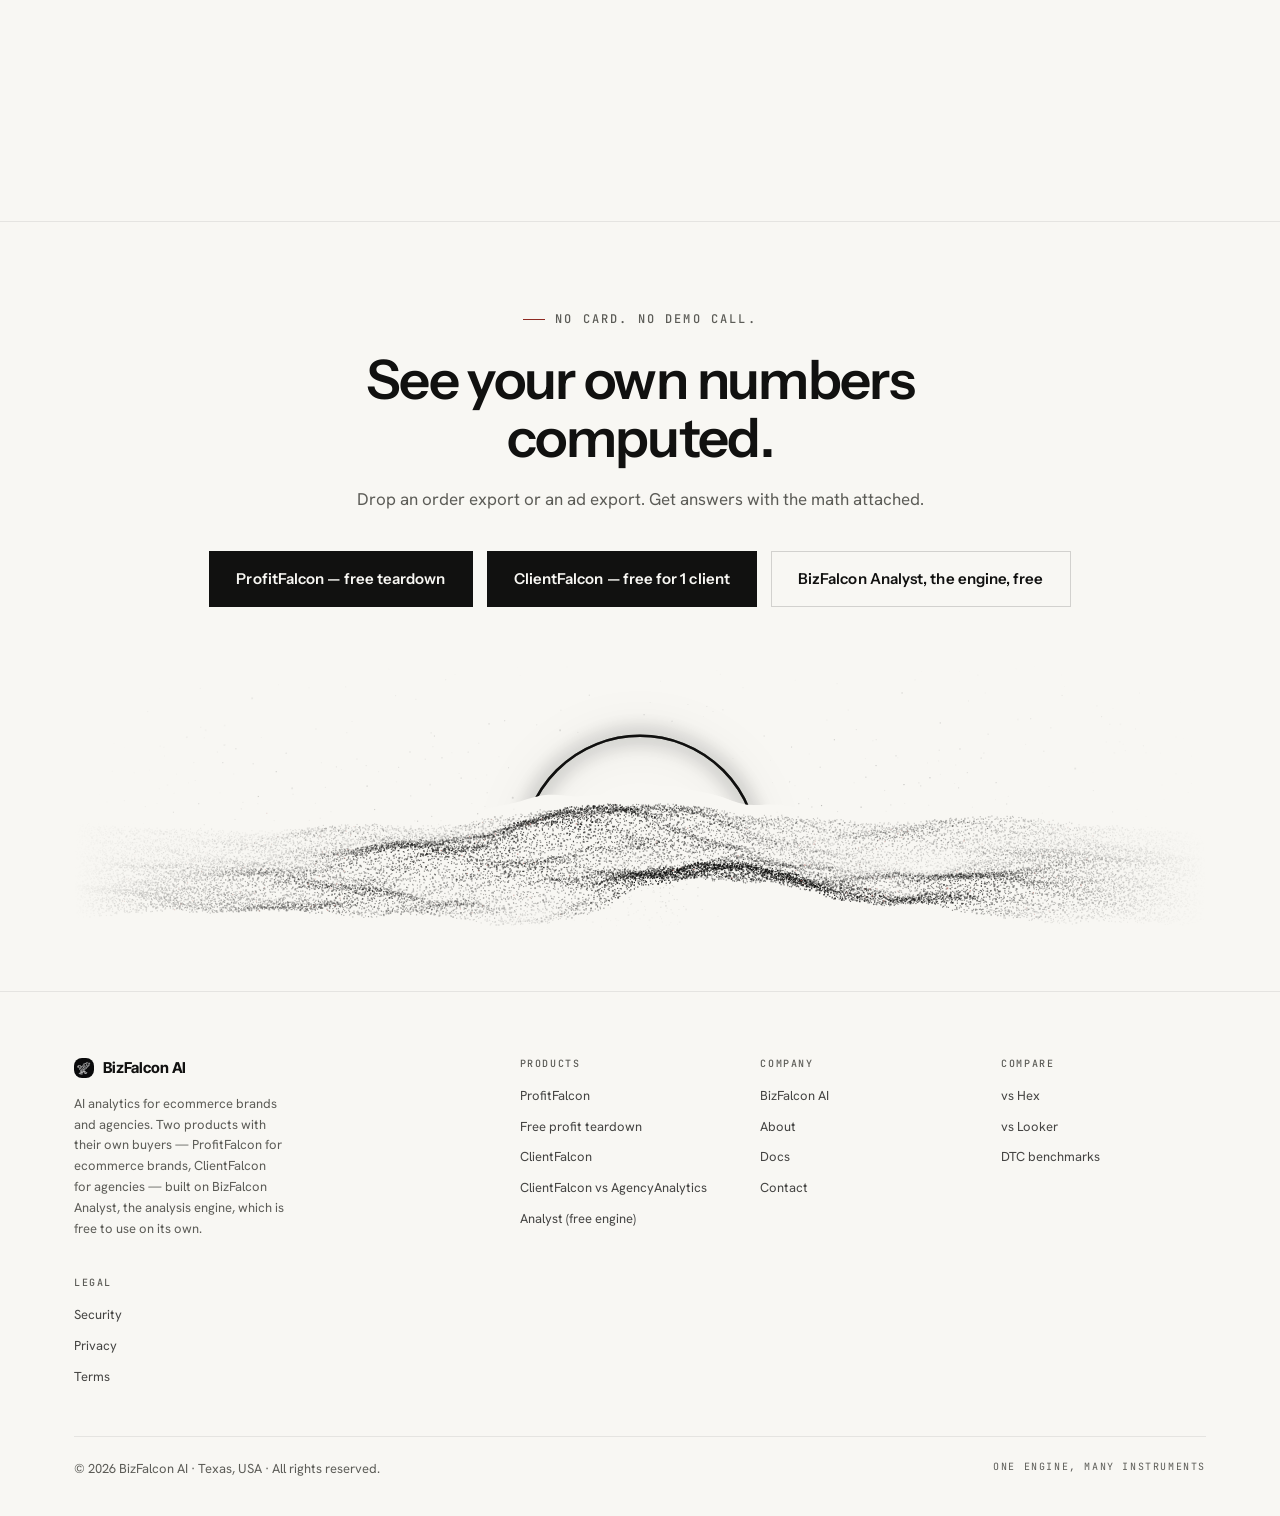
==== commit 6966a43e: "Interlude bands painted the page's accent at 2.2:1 `.interlude` is a theme island: it inverts agains" ====
--- a/index.html
+++ b/index.html
@@ -7,14 +7,14 @@
 <meta name="theme-color" content="#F8F7F3">
 <title>BizFalcon AI — Computed, not estimated</title>
 <meta name="description" content="BizFalcon builds AI analytics for ecommerce brands and the agencies that run them. Our analysts write and run real Python on your data — every KPI traceable to the code that produced it.">
-<link rel="icon" href="favicon.ico?v=20260808c">
-<link rel="icon" type="image/png" sizes="32x32" href="favicon-32.png?v=20260808c">
-<link rel="apple-touch-icon" href="apple-touch-icon.png?v=20260808c">
+<link rel="icon" href="favicon.ico?v=20260808d">
+<link rel="icon" type="image/png" sizes="32x32" href="favicon-32.png?v=20260808d">
+<link rel="apple-touch-icon" href="apple-touch-icon.png?v=20260808d">
 <link rel="preconnect" href="https://fonts.googleapis.com">
 <link rel="preconnect" href="https://fonts.gstatic.com" crossorigin>
 <link href="https://fonts.googleapis.com/css2?family=Instrument+Sans:wght@500;600&family=Hanken+Grotesk:wght@400;700&family=Inter+Tight:wght@800&family=JetBrains+Mono:wght@400;500;700&display=swap" rel="stylesheet">
-<link rel="stylesheet" href="./dusk.css?v=20260808c">
-<link rel="stylesheet" href="./site.css?v=20260808c">
+<link rel="stylesheet" href="./dusk.css?v=20260808d">
+<link rel="stylesheet" href="./site.css?v=20260808d">
   <script>
     /* Belt-and-suspenders with sw.js: drop any root-scoped worker from the old SPA-at-root setup so this page is not forwarded to /dashboard. */
     if ("serviceWorker" in navigator) {
@@ -802,7 +802,7 @@
   </div>
 </footer>
 
-<script defer src="./dusk-art.js?v=20260808c"></script>
+<script defer src="./dusk-art.js?v=20260808d"></script>
 <script>
 /* Waits for DOMContentLoaded because dusk-art.js is deferred: deferred scripts run
    before that event, so window.DUSK is guaranteed by the time this fires. This file
--- a/dusk.css
+++ b/dusk.css
@@ -1437,16 +1437,32 @@
    Same halftone atmosphere as the page body, opposite tile: bone dots on the
    ink band (light mode), ink dots on the paper band (dark mode). `fixed`
    keeps the tile aligned with the page atmosphere through the flip. ---------- */
+/* The interlude is a THEME ISLAND: it inverts against the page, so on a light page
+   it is dark and on a dark page it is light. It redeclared the SURFACE tokens and
+   stopped there — `--signal`, `--loss` and `--gain` kept the page's values, so on
+   the default light page the accent stayed light oxblood #8E2A22 while the island
+   painted itself #141413 behind it.
+
+   Measured live on all three marketing sites before this fix: `.a-pri` (P1/P2/P3),
+   `.rm-head`, `.rm-proj b` and `.bn-move b` rendered rgb(142,42,34) on rgb(20,20,19)
+   at **2.2:1**, against a stated 4.5:1 non-negotiable — 9 to 14 failing nodes per
+   site, in the theme every visitor gets by default.
+
+   An island has to invert COMPLETELY or not at all. The money roles come with it,
+   because the ledger palette is defined as brand(signal) != loss != gain and
+   flipping only two of the three re-collides them. */
 .interlude{
   background:url(textures/halftone-bone.webp) repeat fixed 0 0/720px 720px,#0A0A0B;padding:84px 0;
   --bg:#0A0A0B;--bg2:#111110;--card:#141413;--fg:#EDECE8;
   --mut:rgba(237,236,232,.55);--line:rgba(237,236,232,.16);--line-soft:rgba(237,236,232,.09);--dot:rgba(237,236,232,.10);
+  --signal:#B0453B;--signal-ink:#FFFFFF;--loss:#C56A5B;--gain:#5FA382;
   color:var(--fg);
 }
 :root:not([data-theme="light"]) .interlude{
   background:url(textures/halftone-ink.webp) repeat fixed 0 0/720px 720px,#F8F7F3;
   --bg:#F8F7F3;--bg2:#FFFFFF;--card:#FFFFFF;--fg:#111110;
   --mut:rgba(17,17,16,.55);--line:rgba(17,17,16,.16);--line-soft:rgba(17,17,16,.09);--dot:rgba(17,17,16,.10);
+  --signal:#8E2A22;--signal-ink:#FFFFFF;--loss:#A8453A;--gain:#2F6B4F;
 }
 .interlude .sec-head h2,.interlude h3{color:var(--fg)}
 .interlude .sec-head p{color:var(--mut)}
@@ -1493,11 +1509,16 @@
   background:url(textures/halftone-ink.webp) repeat fixed 0 0/720px 720px,#F8F7F3;
   --bg:#F8F7F3;--bg2:#FFFFFF;--card:#FFFFFF;--fg:#111110;
   --mut:rgba(17,17,16,.55);--line:rgba(17,17,16,.16);--line-soft:rgba(17,17,16,.09);--dot:rgba(17,17,16,.10);
+  /* Un-flips to a LIGHT surface, so it owes the LIGHT accent. Without this it
+     inherited --signal:#B0453B from .interlude and painted the dark-mode oxblood
+     on white — 4.9:1 where the light token gives 7.5:1. */
+  --signal:#8E2A22;--signal-ink:#FFFFFF;--loss:#A8453A;--gain:#2F6B4F;
 }
 :root:not([data-theme="light"]) .interlude--engine{
   background:url(textures/halftone-bone.webp) repeat fixed 0 0/720px 720px,#0A0A0B;
   --bg:#0A0A0B;--bg2:#111110;--card:#141413;--fg:#EDECE8;
   --mut:rgba(237,236,232,.55);--line:rgba(237,236,232,.16);--line-soft:rgba(237,236,232,.09);--dot:rgba(237,236,232,.10);
+  --signal:#B0453B;--signal-ink:#FFFFFF;--loss:#C56A5B;--gain:#5FA382;
 }
 #integrations{padding:84px 0}
 .interlude--engine .wrap{position:relative}
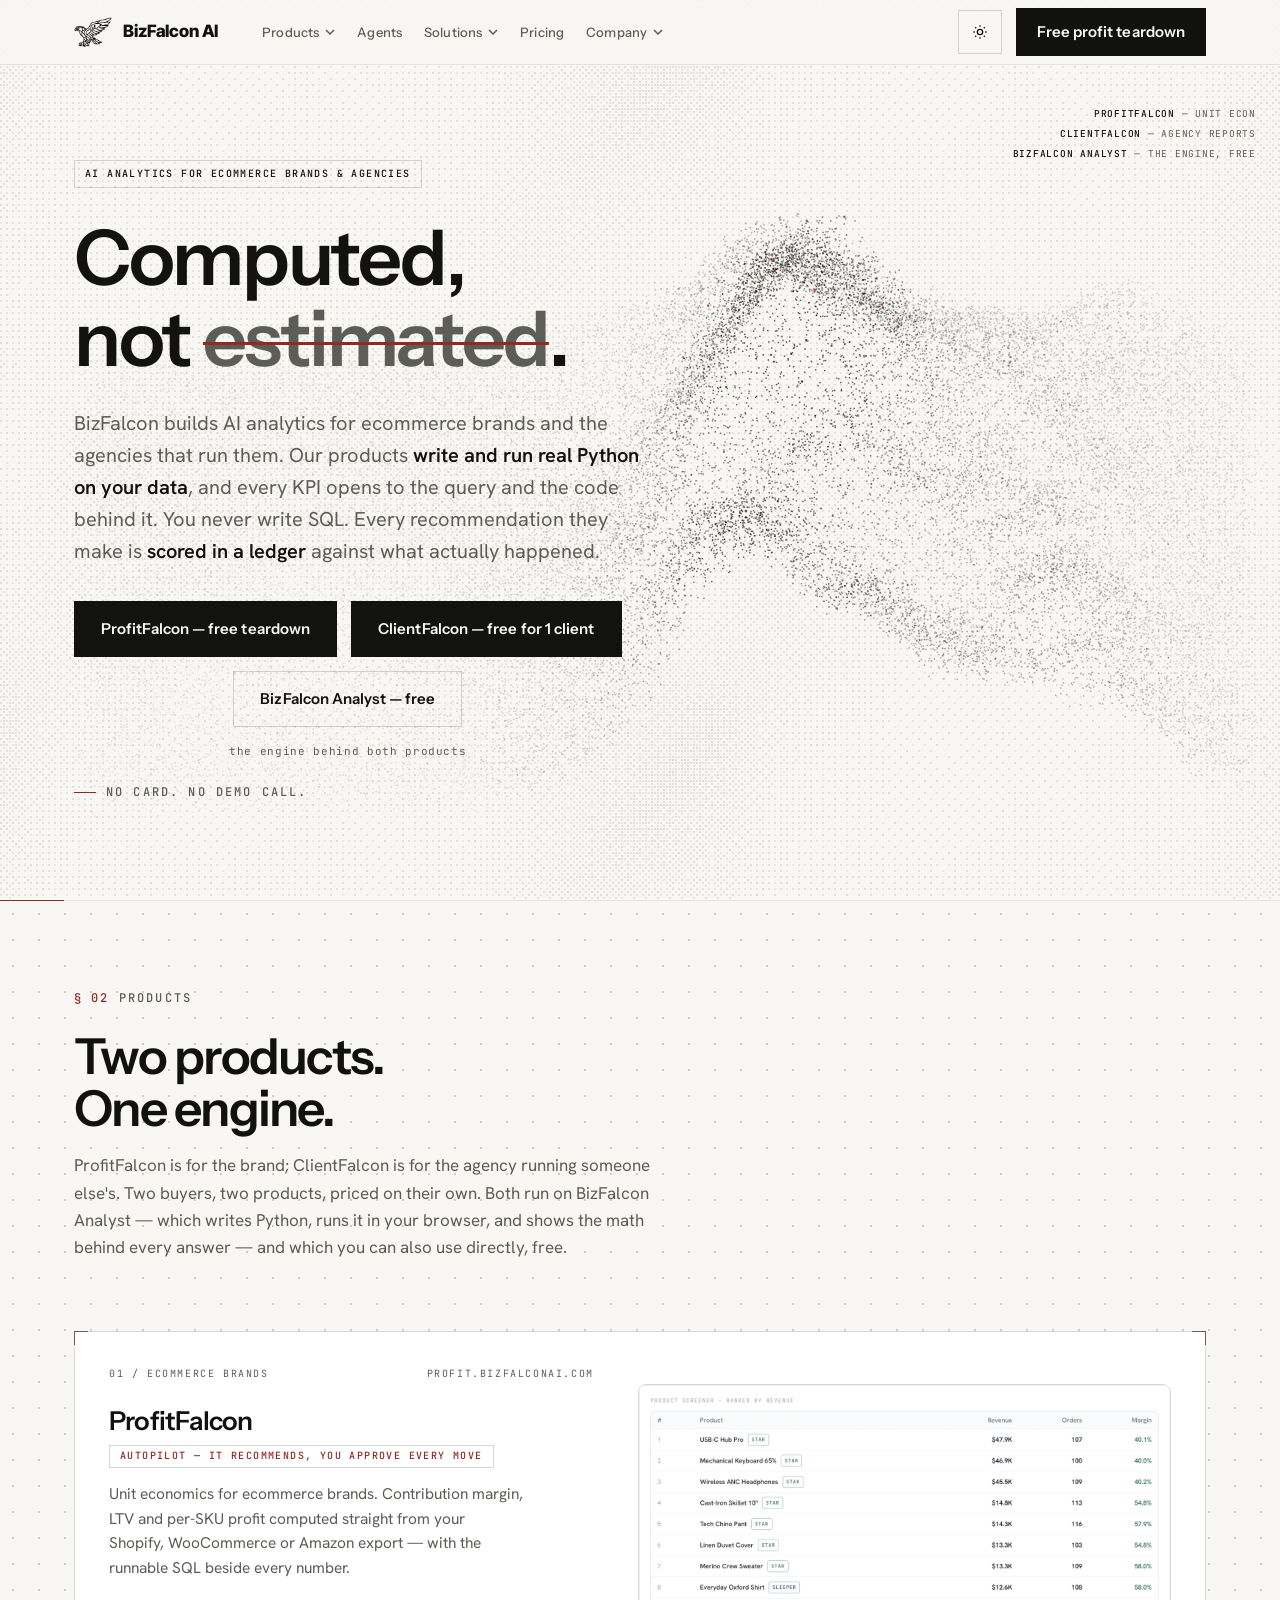
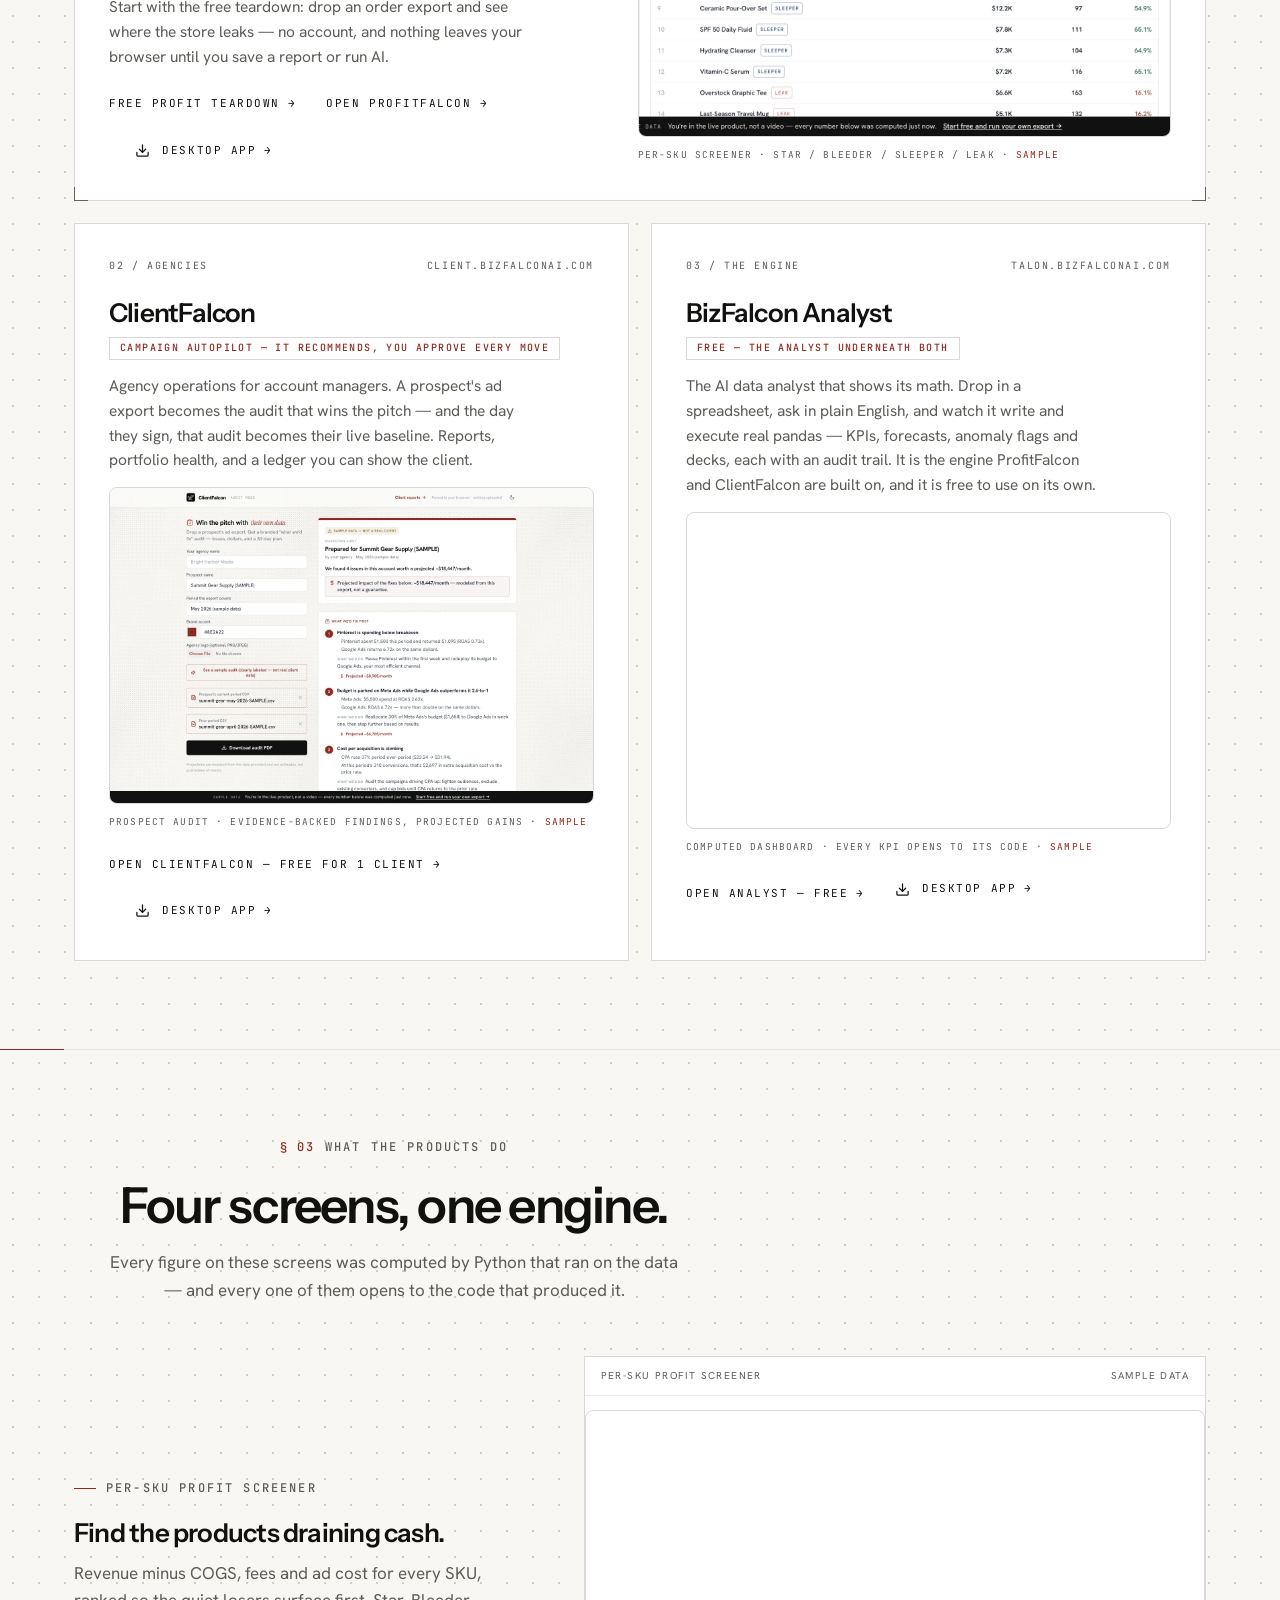
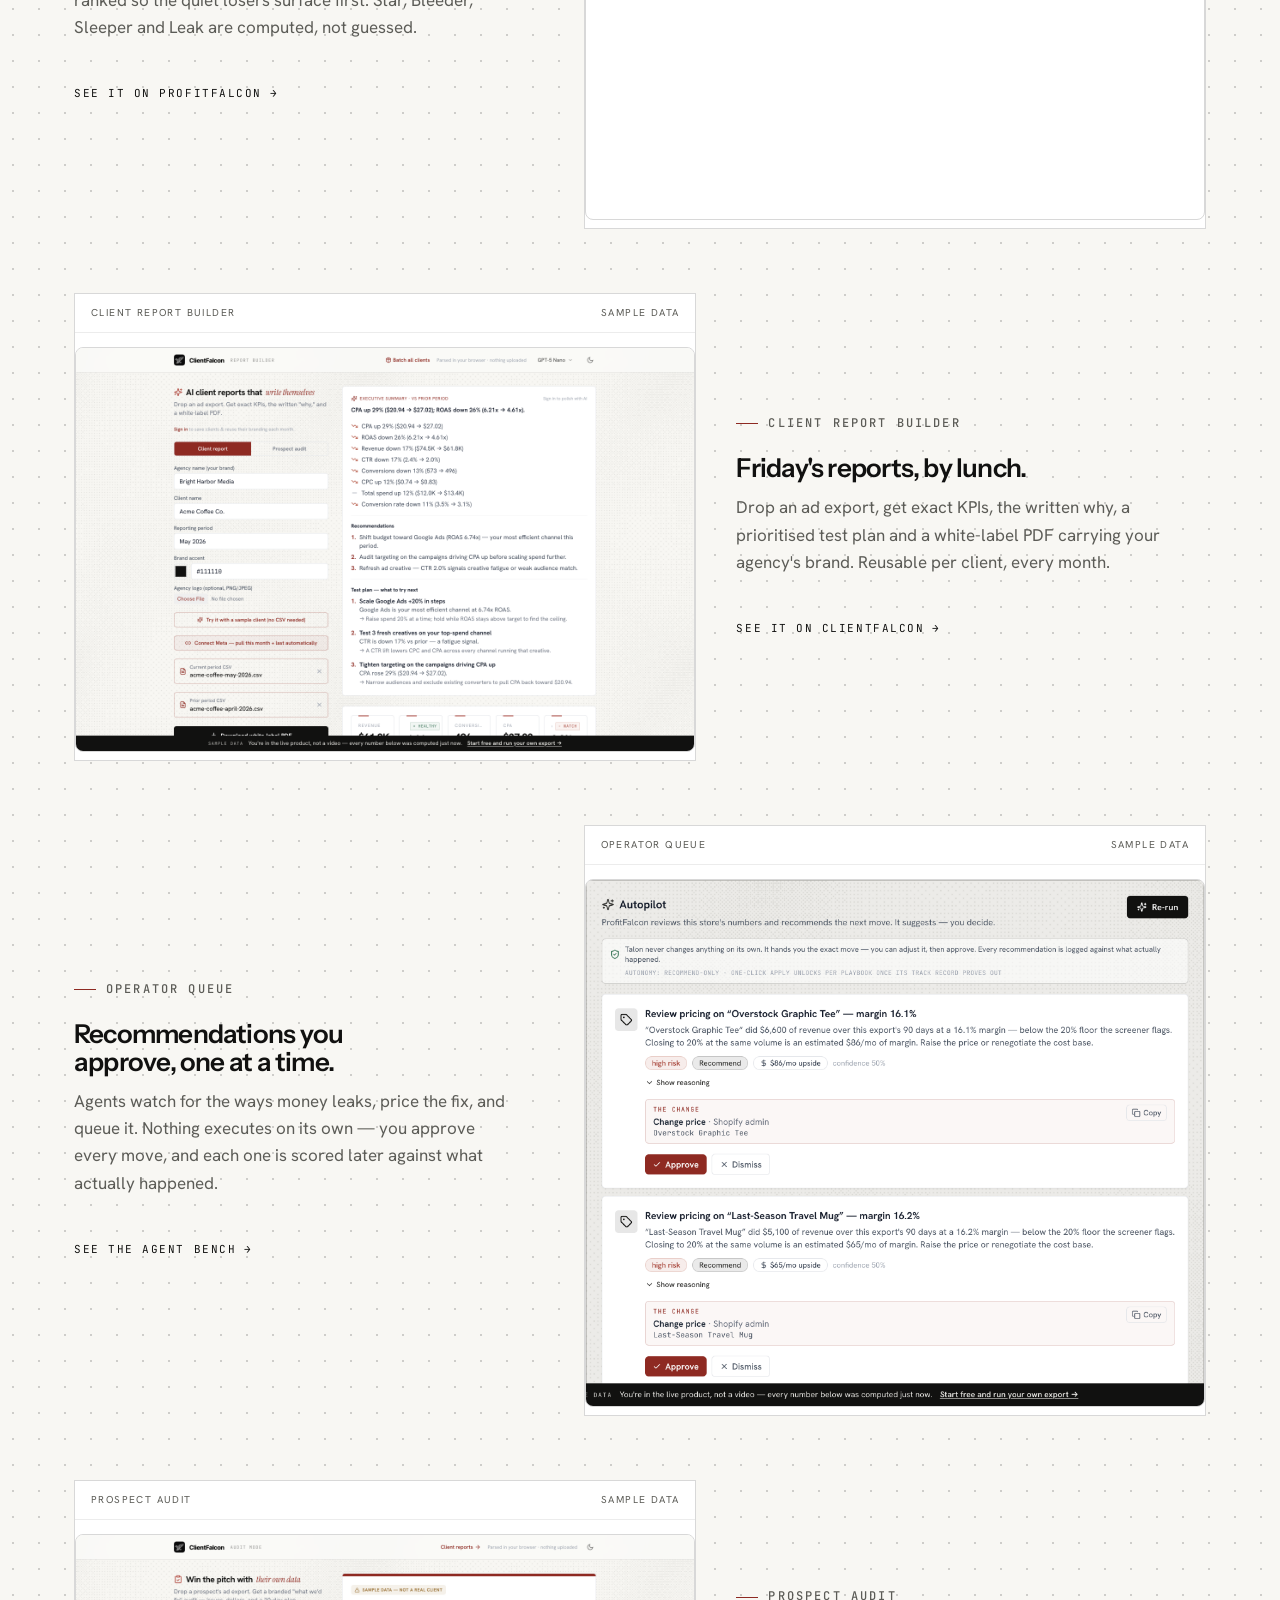
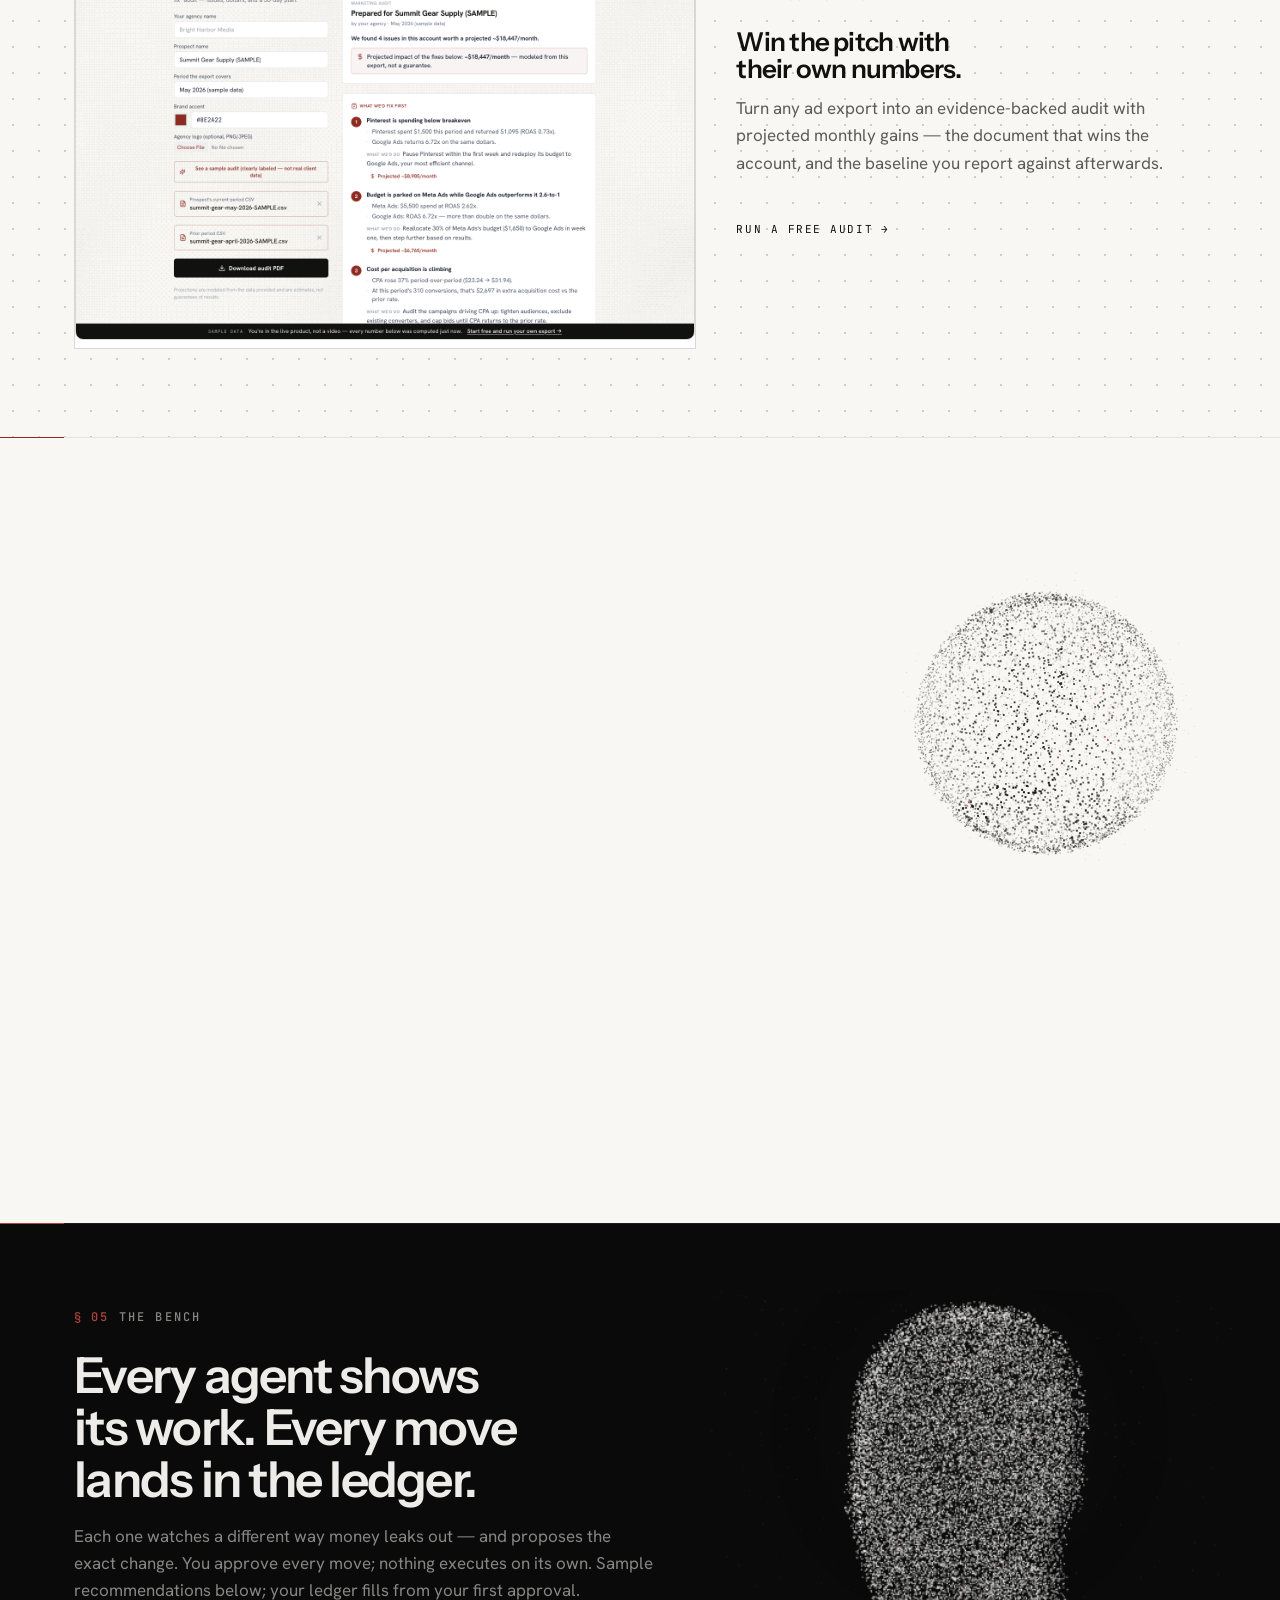
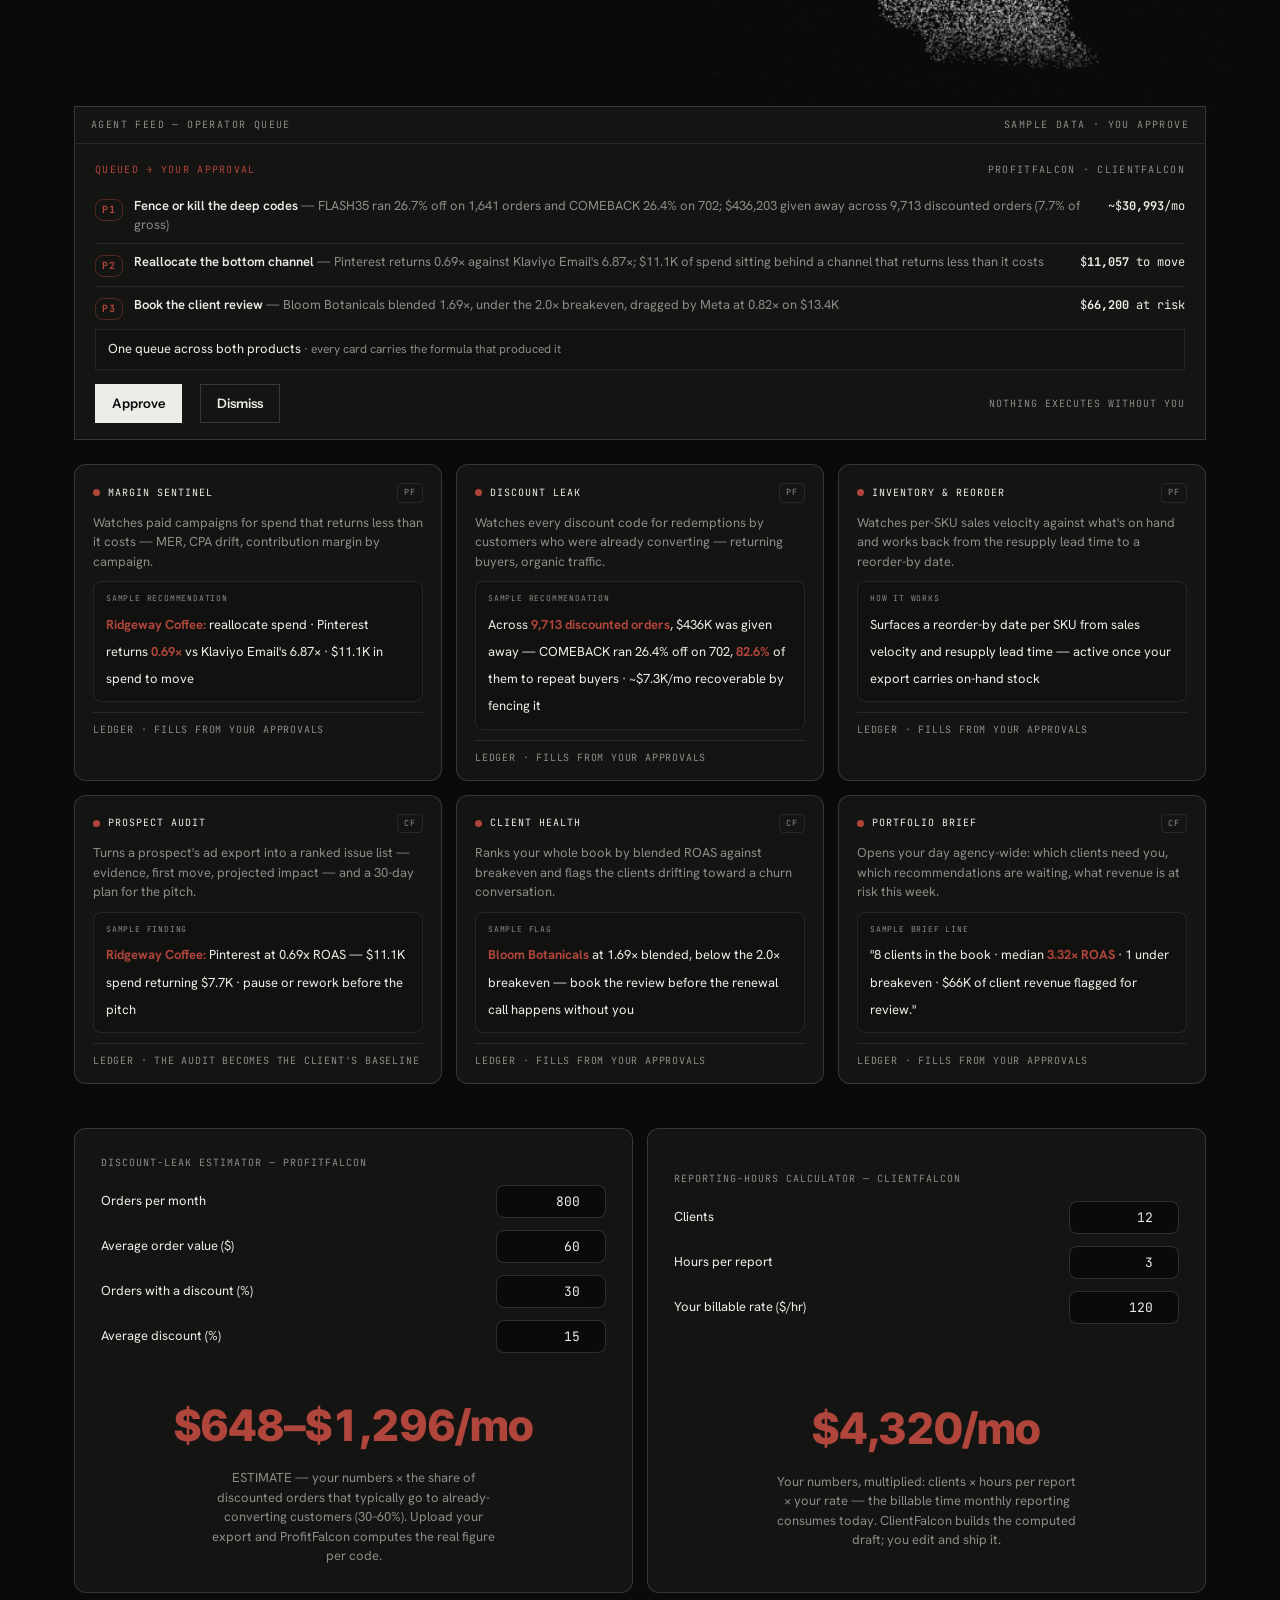
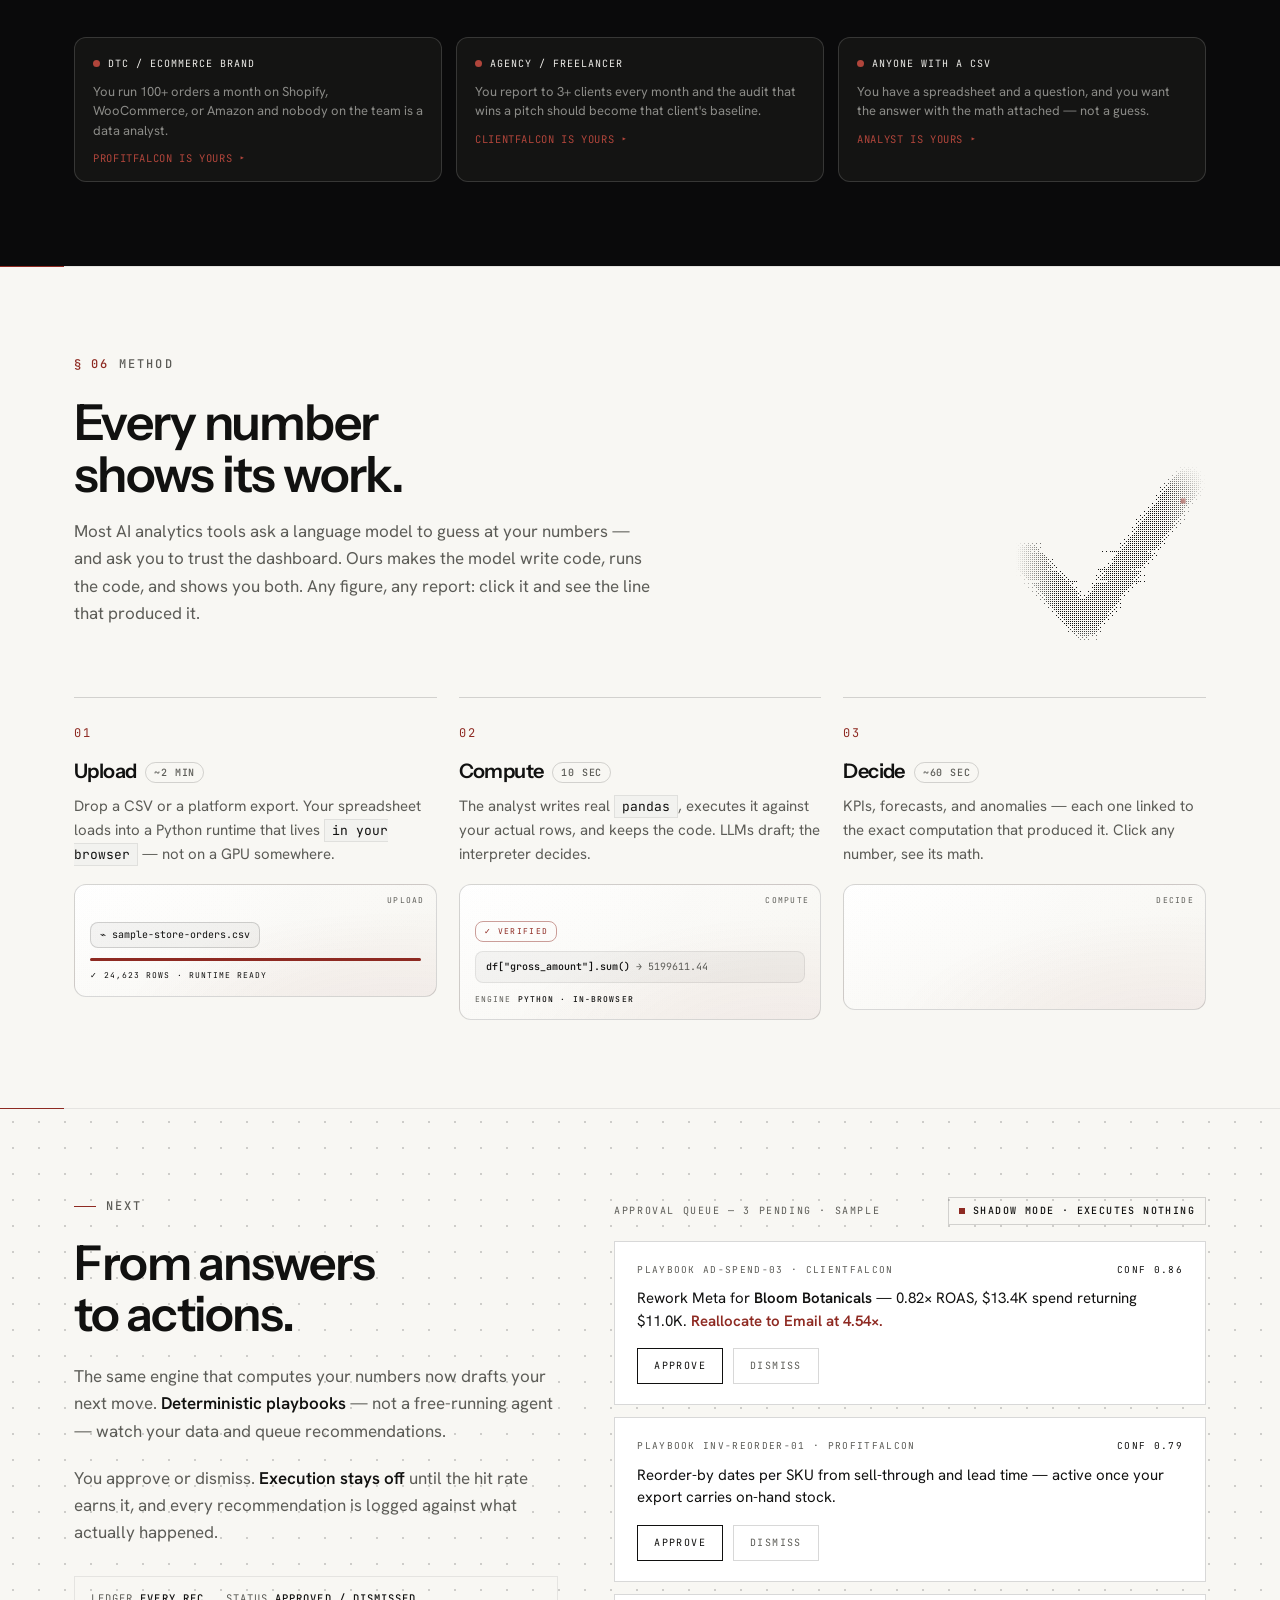
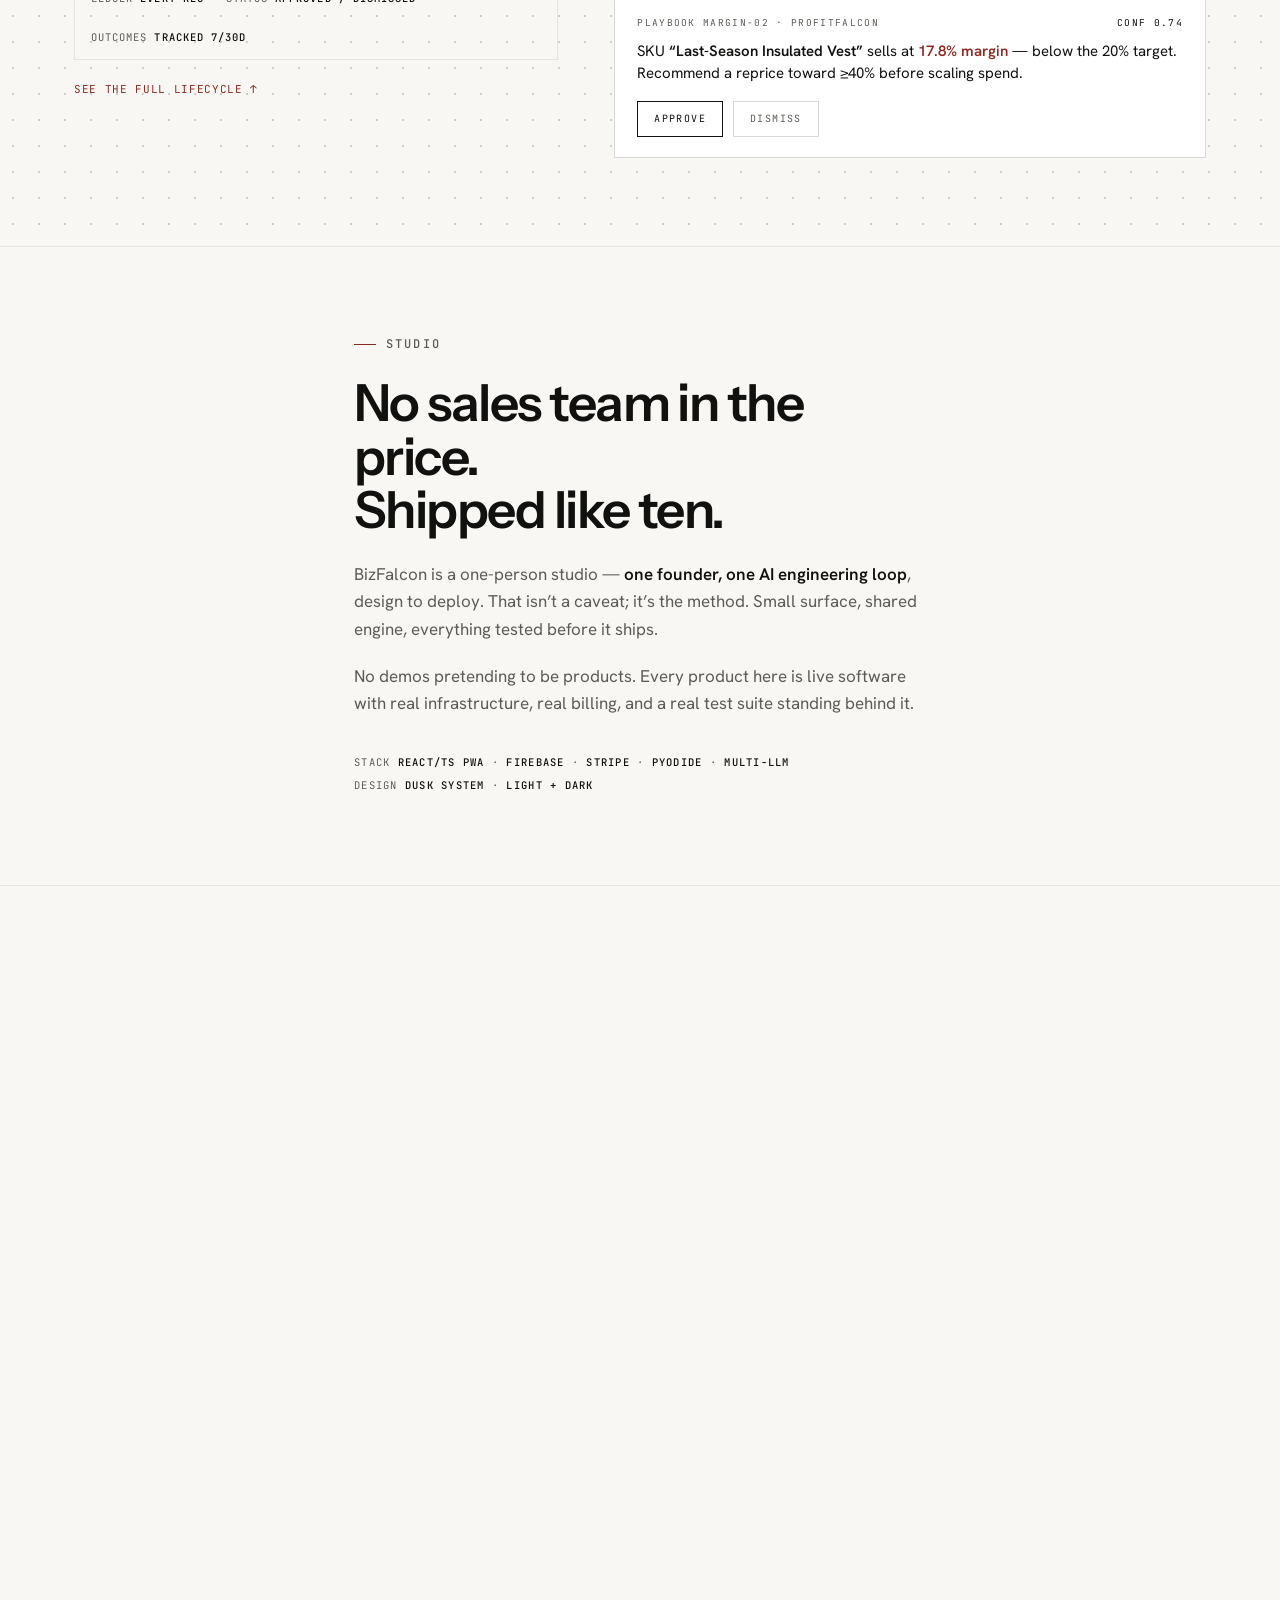
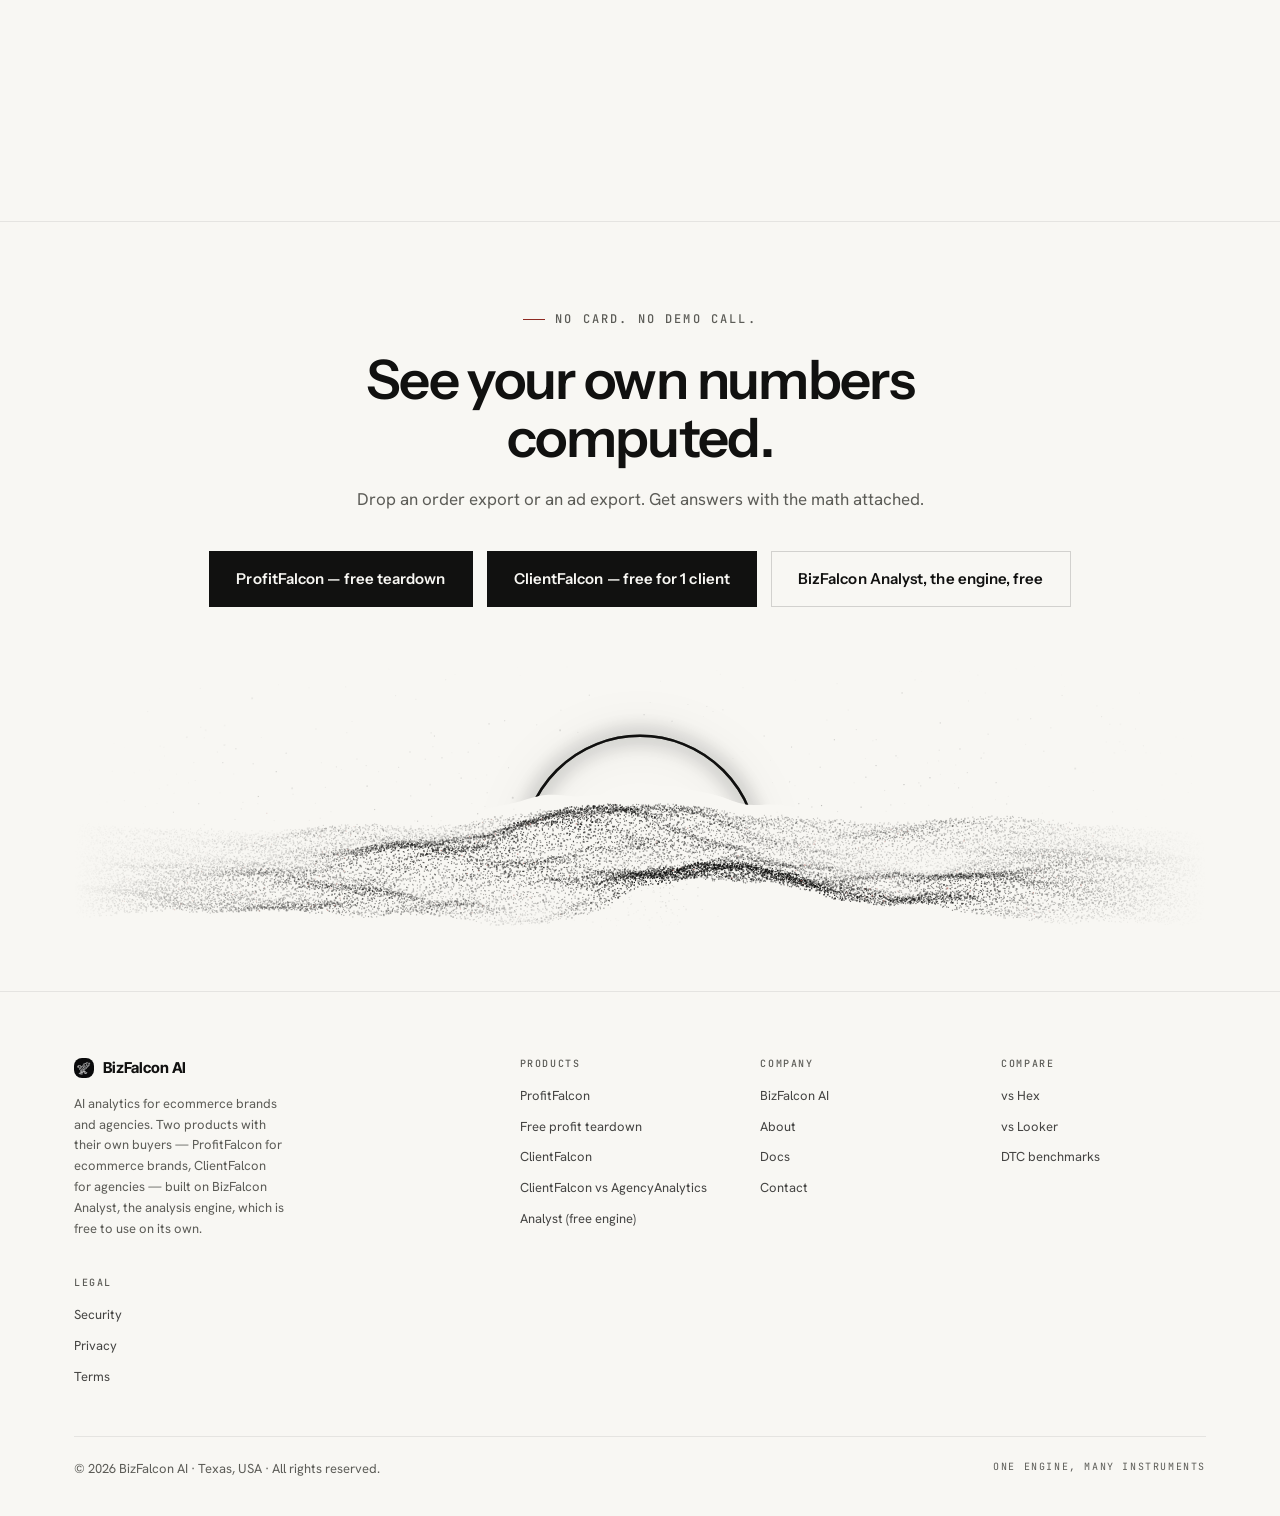
==== commit e31f6017: "Stop the queue animation under prefers-reduced-motion Verbatim propagation from talonomic. The globa" ====
--- a/index.html
+++ b/index.html
@@ -7,14 +7,14 @@
 <meta name="theme-color" content="#F8F7F3">
 <title>BizFalcon AI — Computed, not estimated</title>
 <meta name="description" content="BizFalcon builds AI analytics for ecommerce brands and the agencies that run them. Our analysts write and run real Python on your data — every KPI traceable to the code that produced it.">
-<link rel="icon" href="favicon.ico?v=20260808d">
-<link rel="icon" type="image/png" sizes="32x32" href="favicon-32.png?v=20260808d">
-<link rel="apple-touch-icon" href="apple-touch-icon.png?v=20260808d">
+<link rel="icon" href="favicon.ico?v=20260808e">
+<link rel="icon" type="image/png" sizes="32x32" href="favicon-32.png?v=20260808e">
+<link rel="apple-touch-icon" href="apple-touch-icon.png?v=20260808e">
 <link rel="preconnect" href="https://fonts.googleapis.com">
 <link rel="preconnect" href="https://fonts.gstatic.com" crossorigin>
 <link href="https://fonts.googleapis.com/css2?family=Instrument+Sans:wght@500;600&family=Hanken+Grotesk:wght@400;700&family=Inter+Tight:wght@800&family=JetBrains+Mono:wght@400;500;700&display=swap" rel="stylesheet">
-<link rel="stylesheet" href="./dusk.css?v=20260808d">
-<link rel="stylesheet" href="./site.css?v=20260808d">
+<link rel="stylesheet" href="./dusk.css?v=20260808e">
+<link rel="stylesheet" href="./site.css?v=20260808e">
   <script>
     /* Belt-and-suspenders with sw.js: drop any root-scoped worker from the old SPA-at-root setup so this page is not forwarded to /dashboard. */
     if ("serviceWorker" in navigator) {
@@ -802,7 +802,7 @@
   </div>
 </footer>
 
-<script defer src="./dusk-art.js?v=20260808d"></script>
+<script defer src="./dusk-art.js?v=20260808e"></script>
 <script>
 /* Waits for DOMContentLoaded because dusk-art.js is deferred: deferred scripts run
    before that event, so window.DUSK is guaranteed by the time this fires. This file
--- a/dusk.css
+++ b/dusk.css
@@ -484,6 +484,15 @@
   html{scroll-behavior:auto}
   .rv{opacity:1;transform:none;transition:none}
   .chip .pulse,.caret{animation:none}
+  /* `*{transition-duration}` below does not touch ANIMATION, so every .rv.on
+     keyframe kept running under reduce. The queue-working sequence is the
+     loudest of them: five rows sliding in, five scan sweeps, then an approval
+     pop. Named rather than wildcarded, so a future animation has to opt in
+     deliberately instead of being silently killed. */
+  .rv.on .scm-sched .sr2,
+  .rv.on .scm-sched .sr2::after,
+  .rv.on .scm-sched .sr2 .st:not(.live),
+  .rv.on .scm-sched .sr2 .st.live::before{animation:none}
   *{transition-duration:.01ms!important}
 }
 
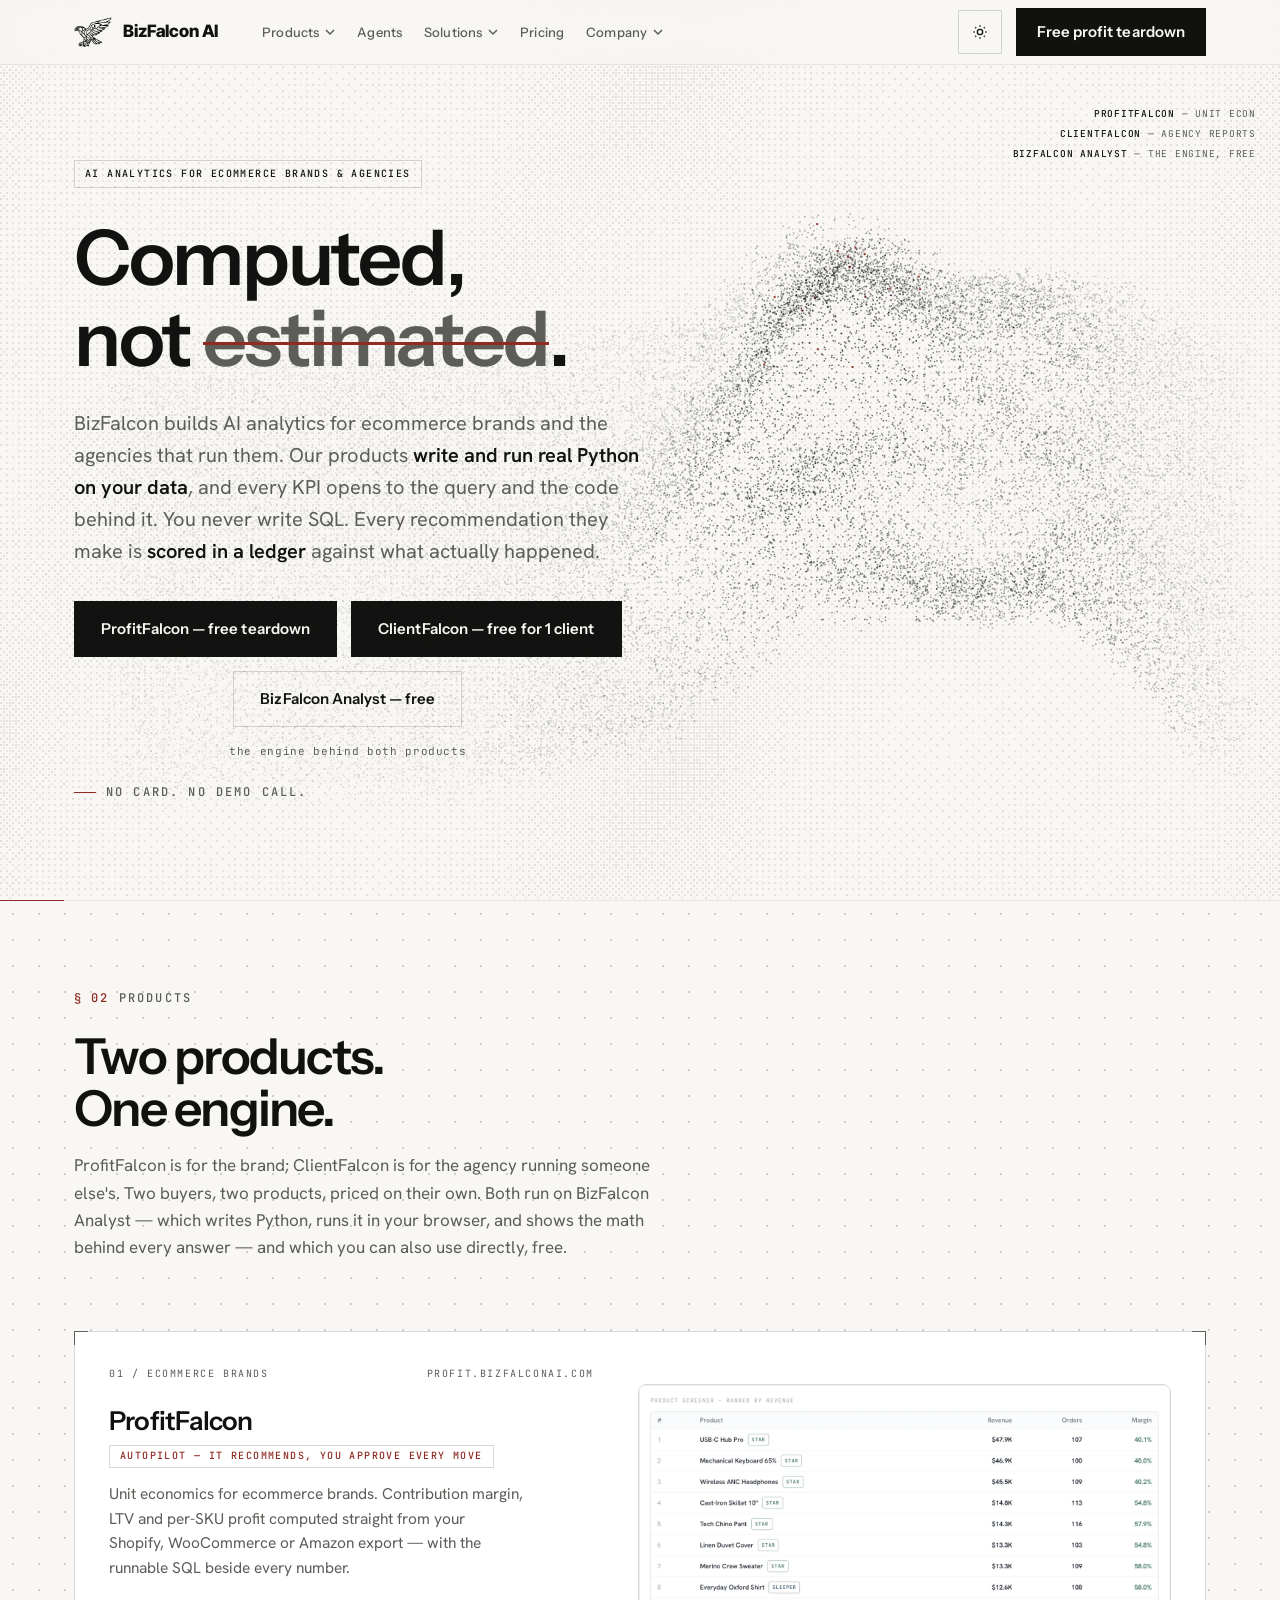
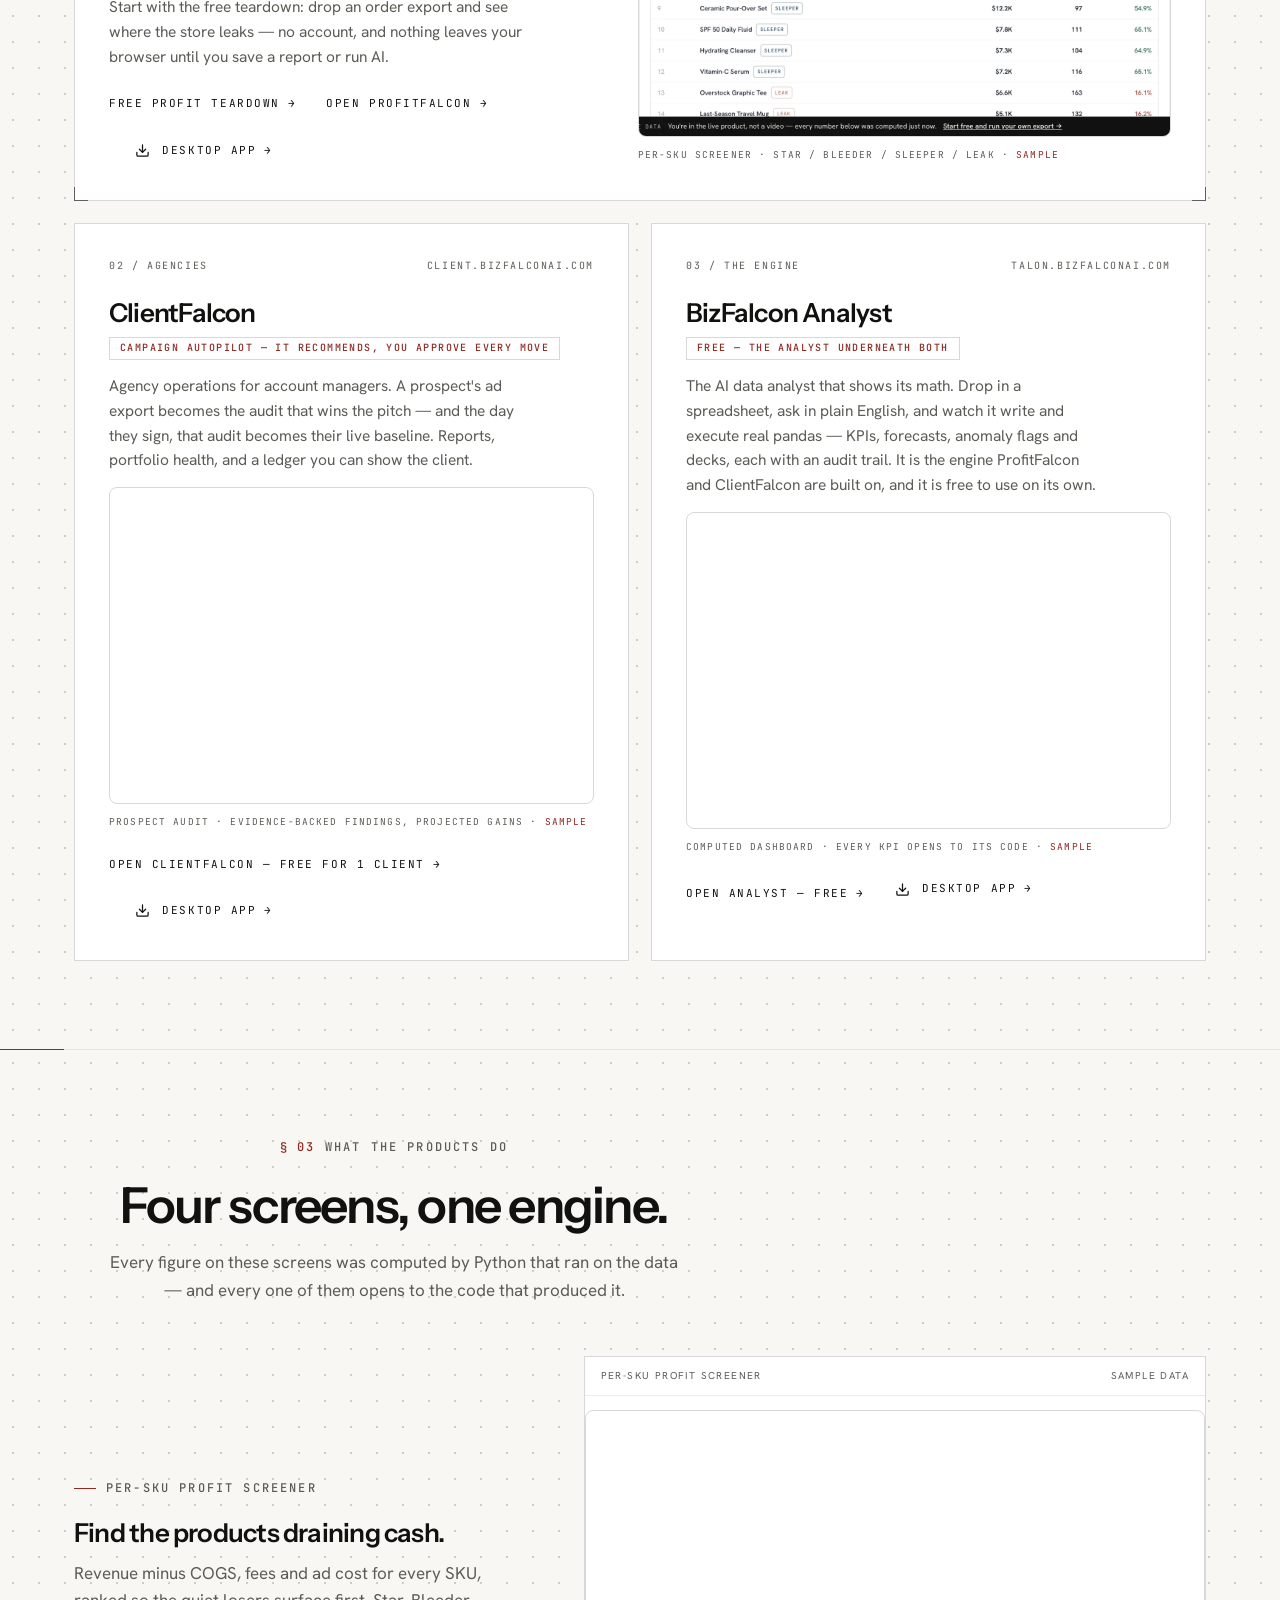
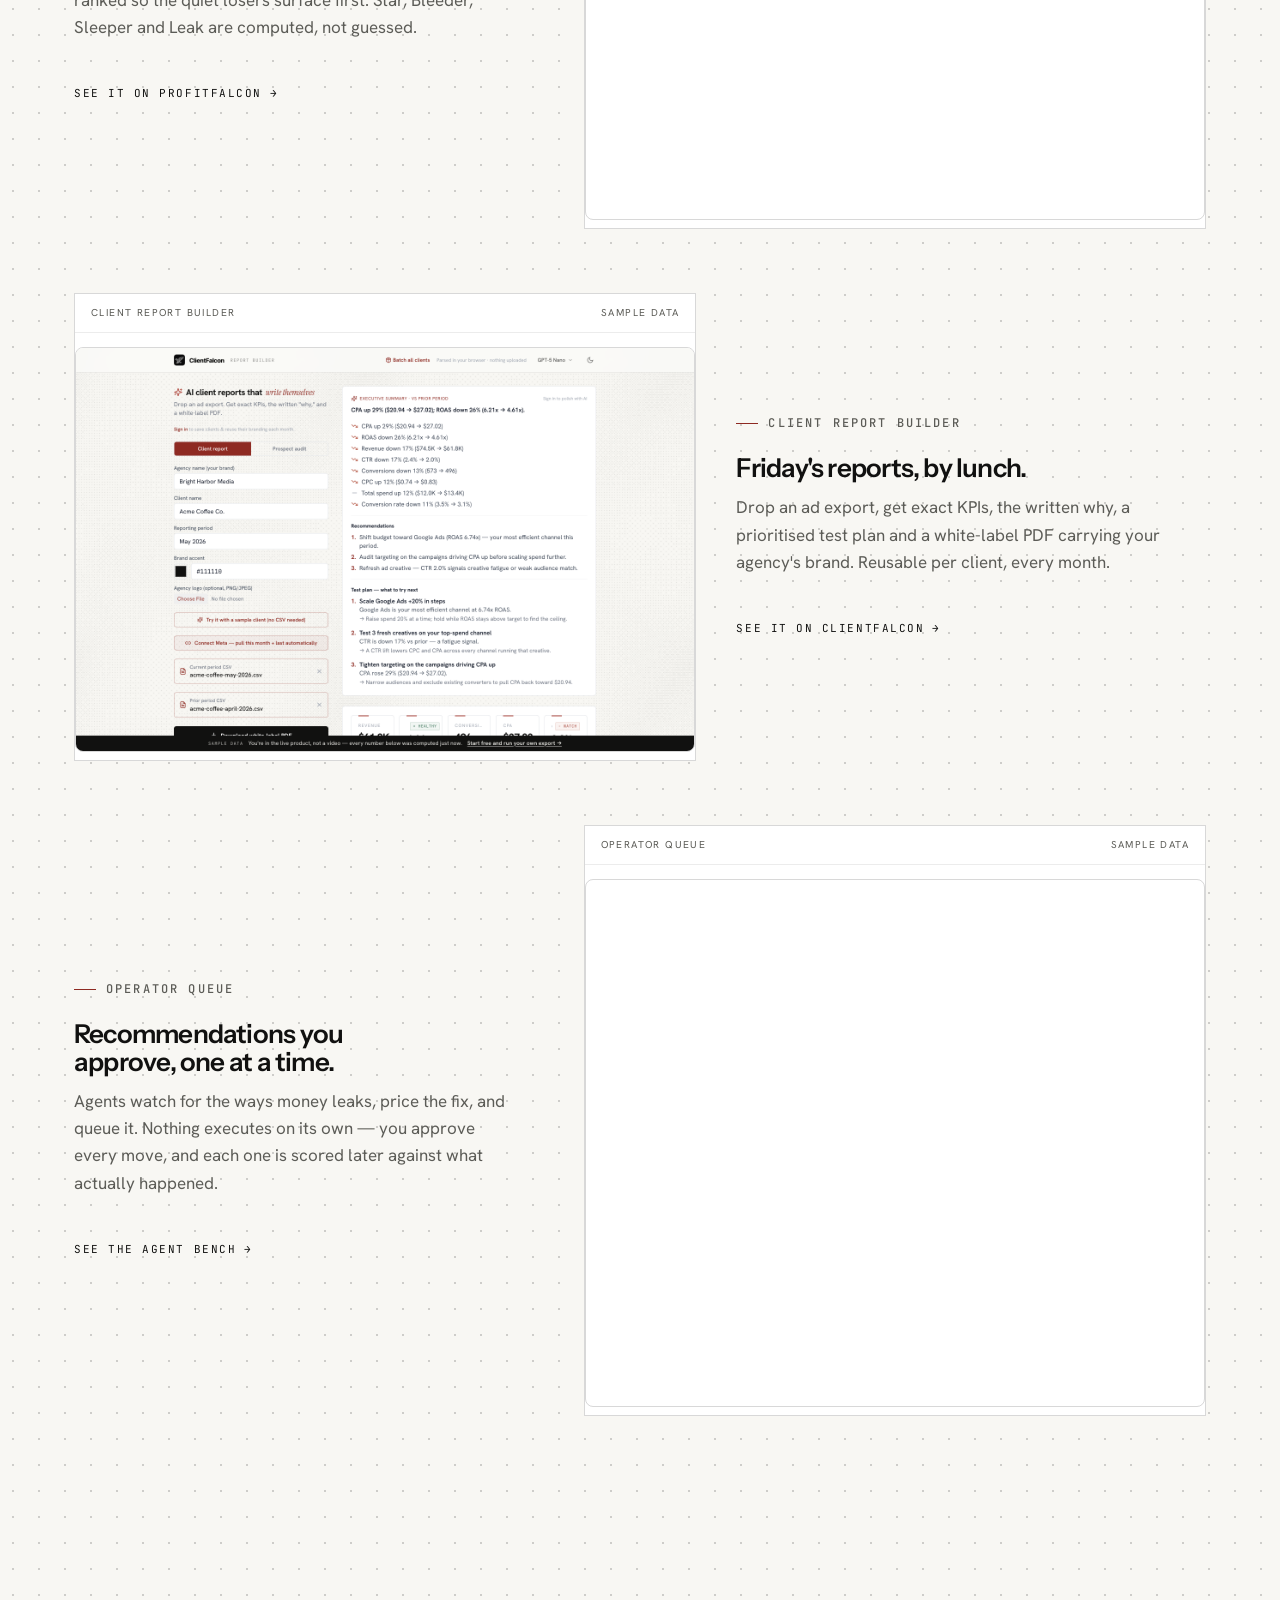
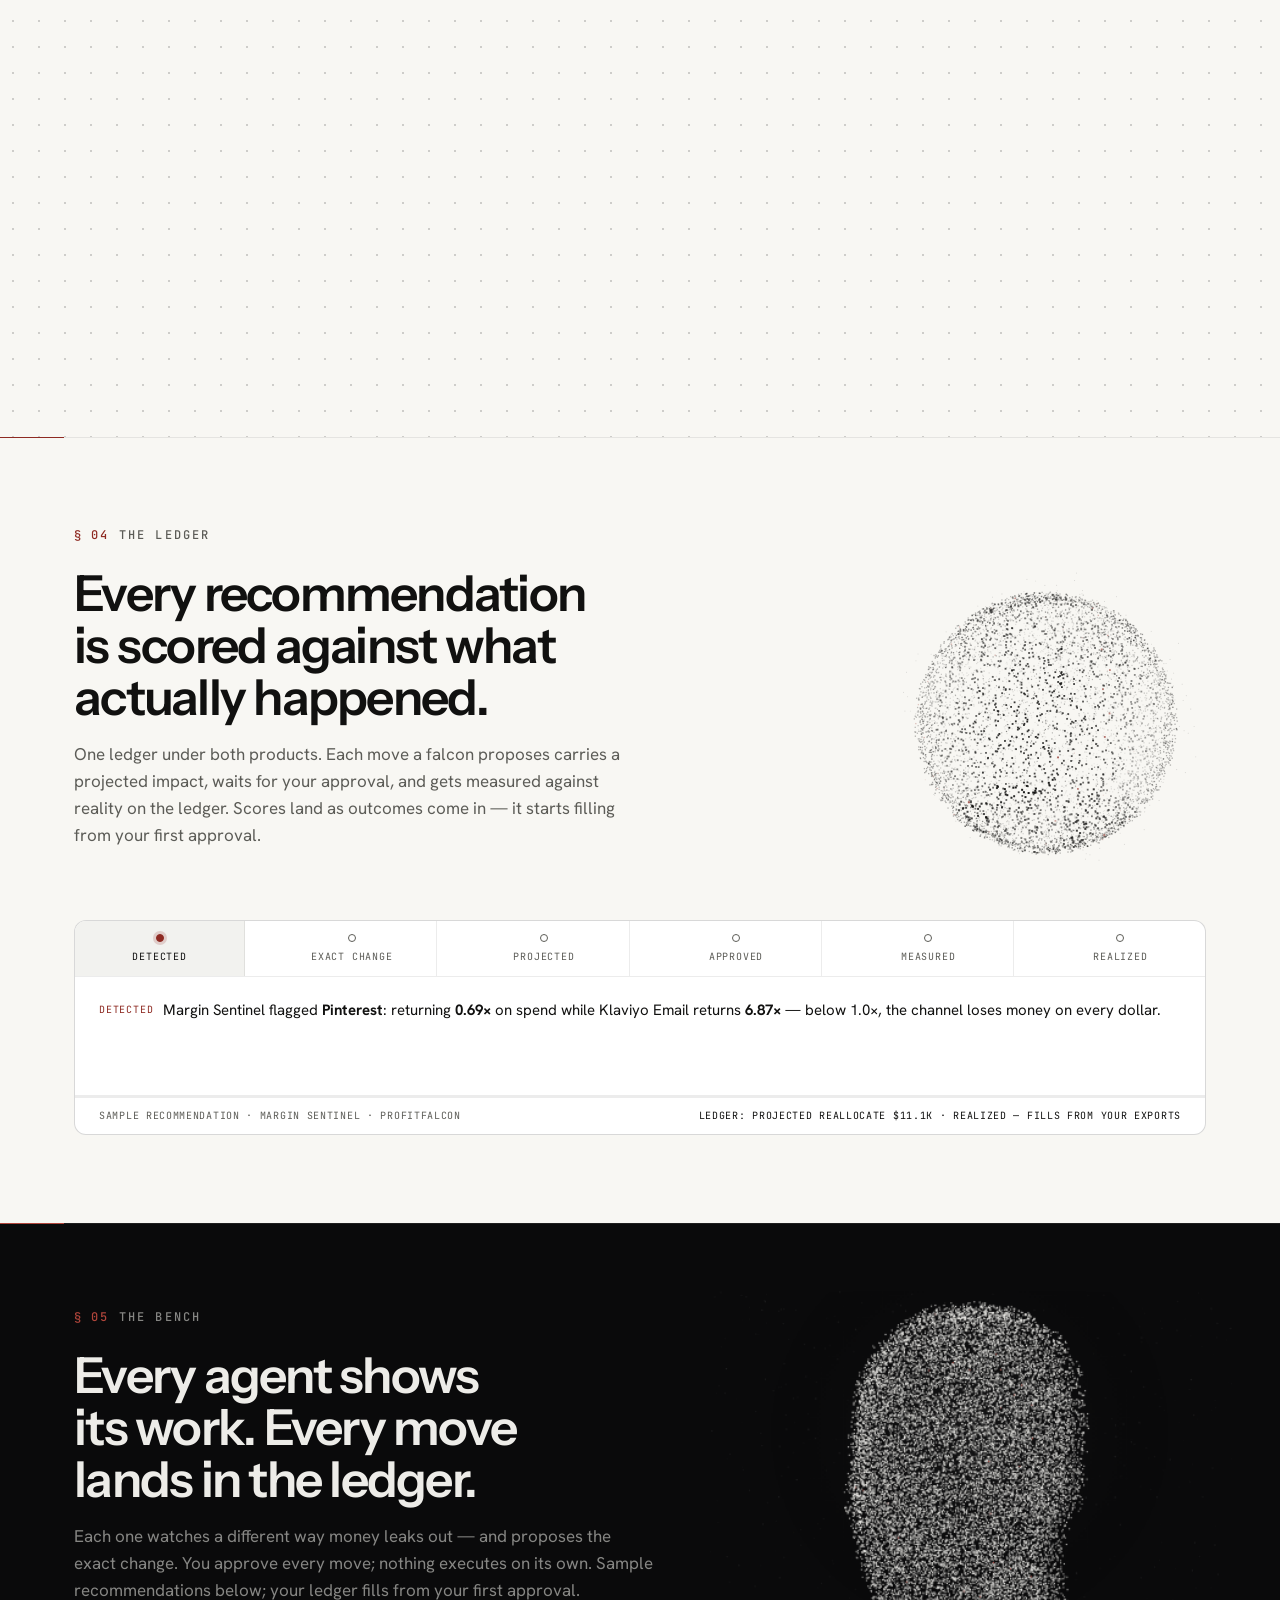
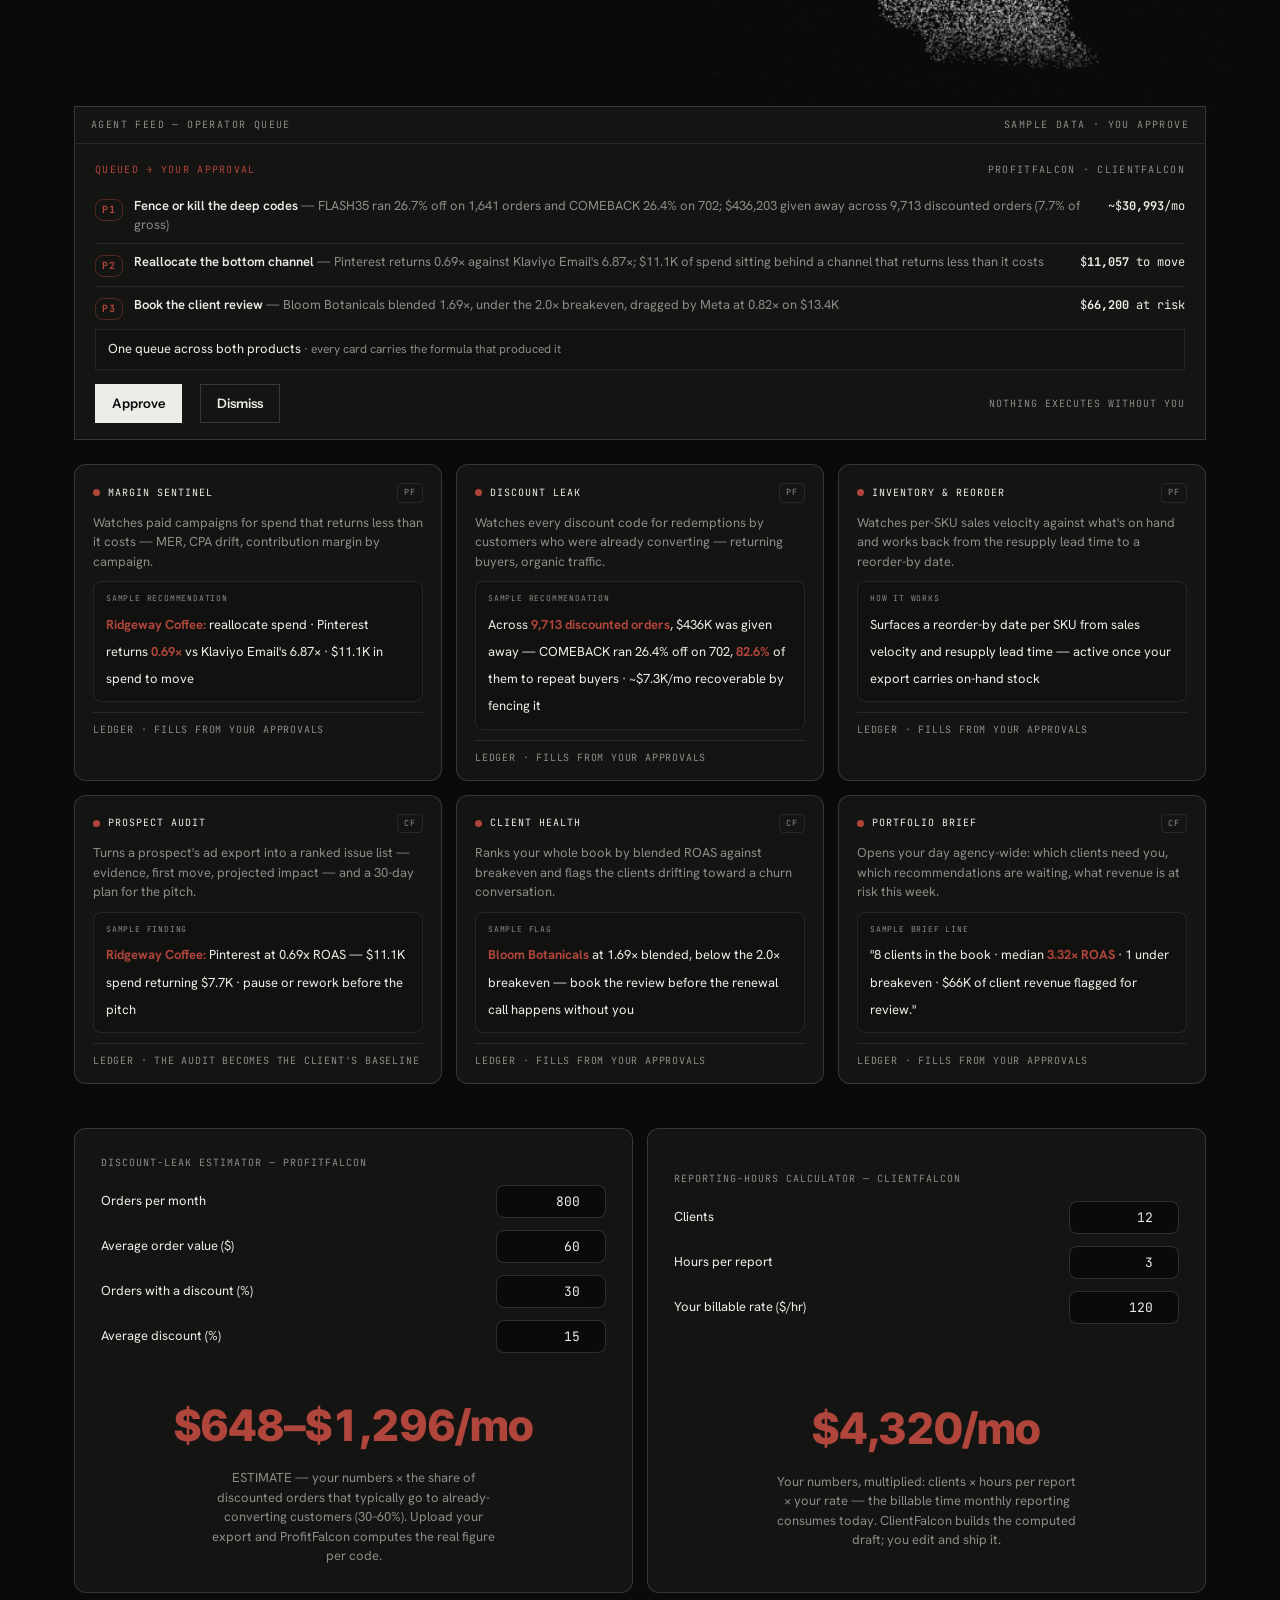
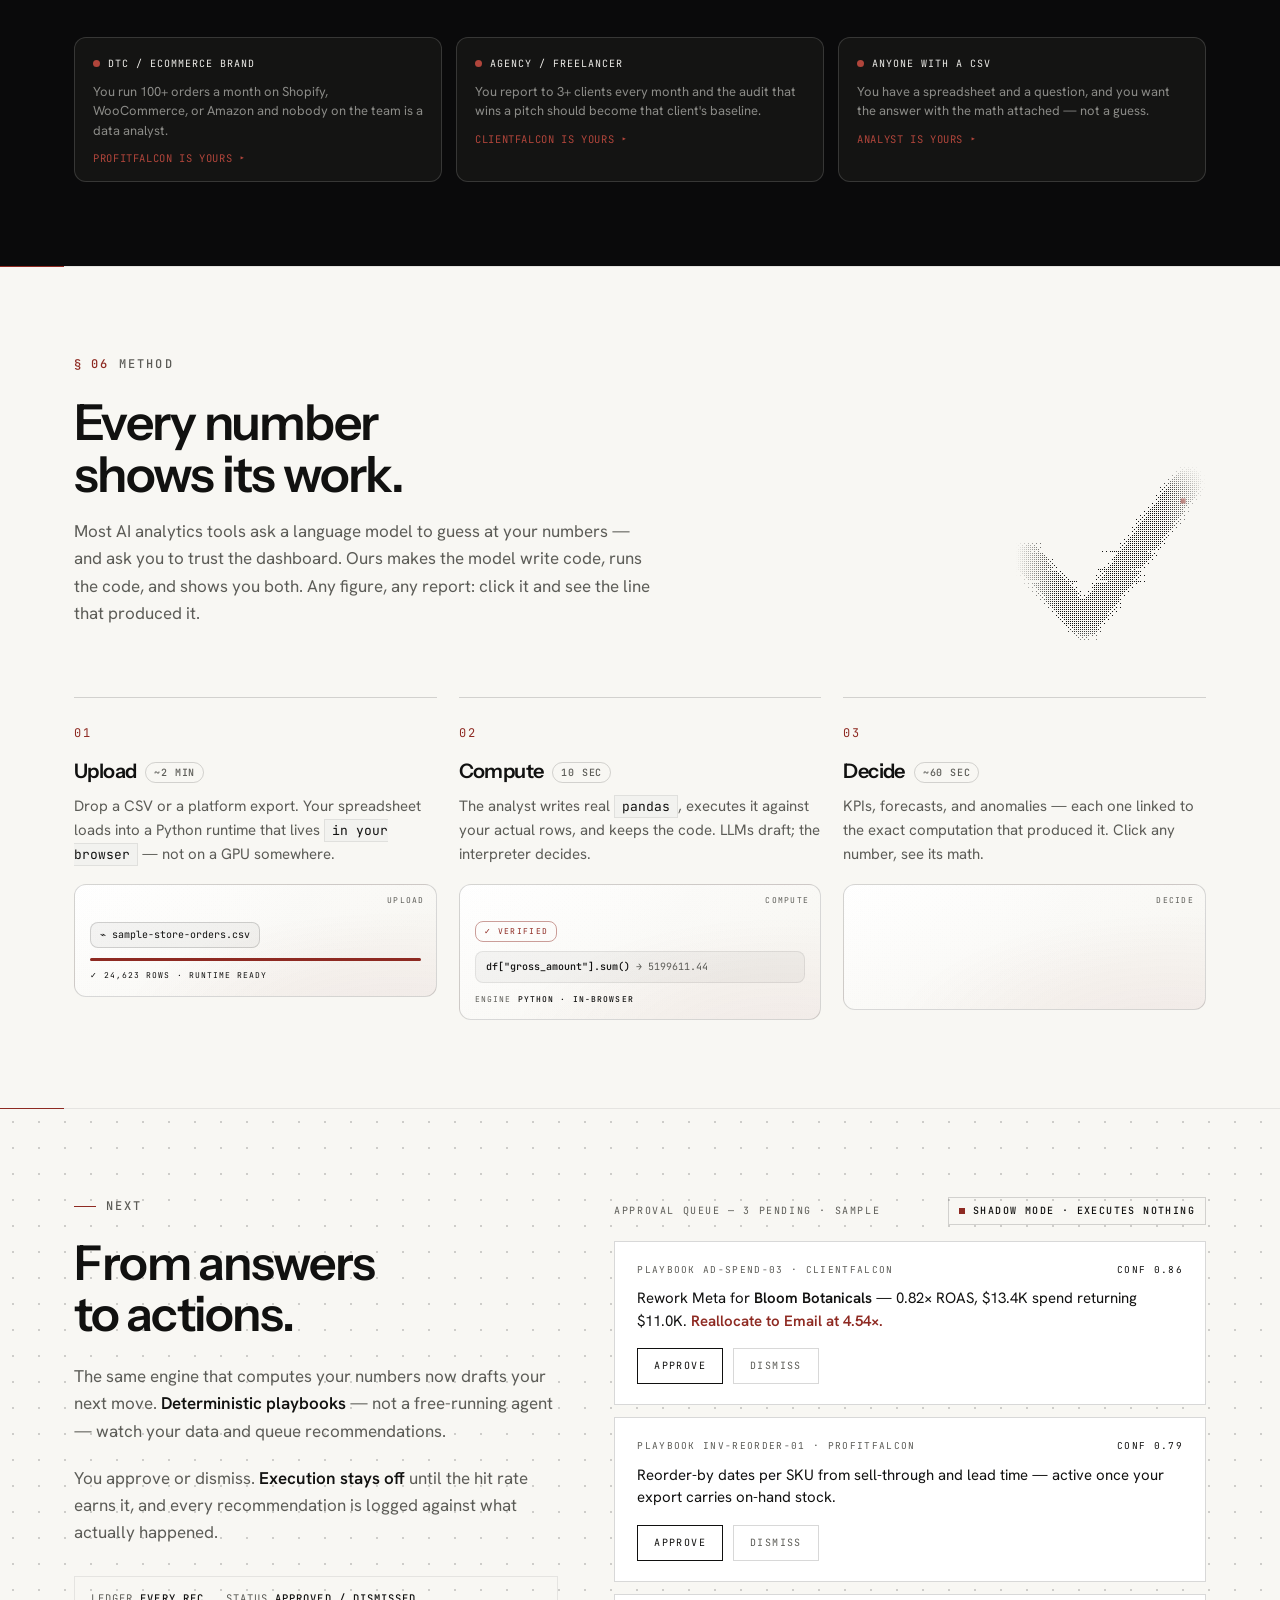
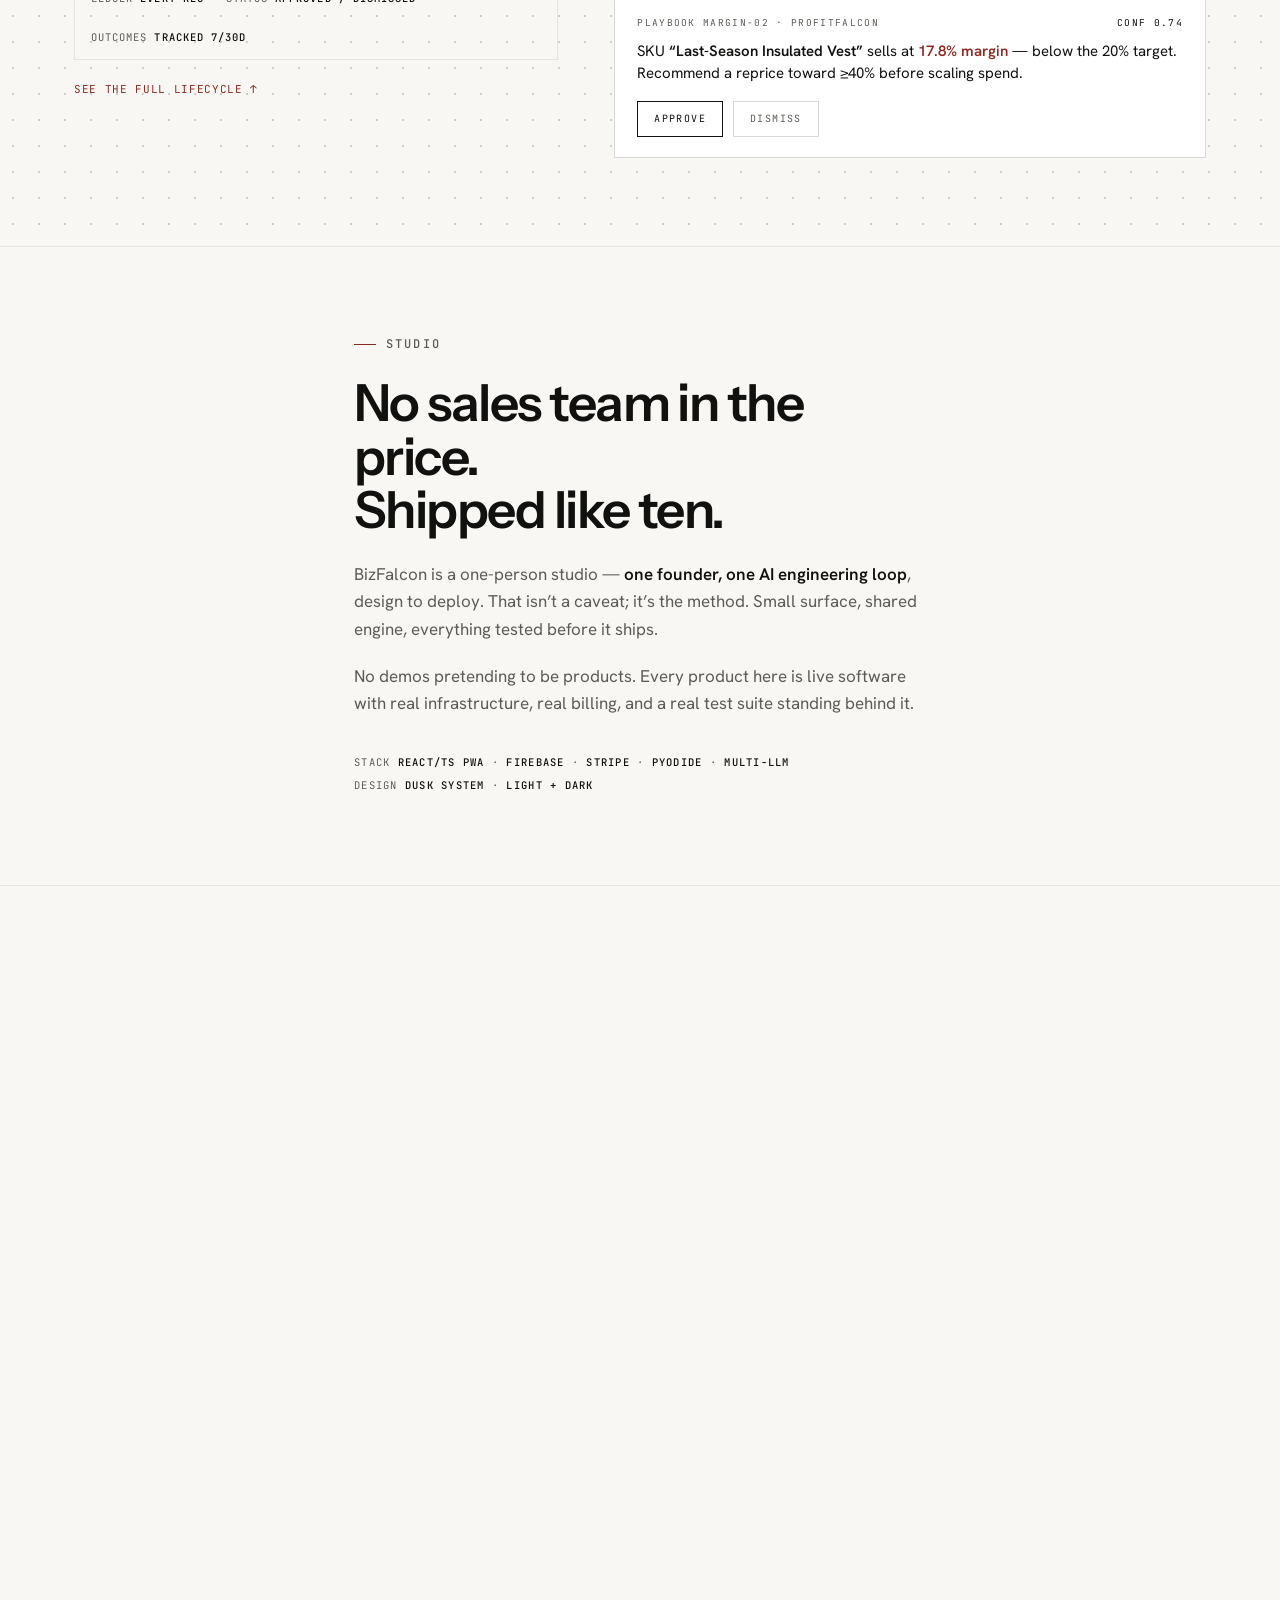
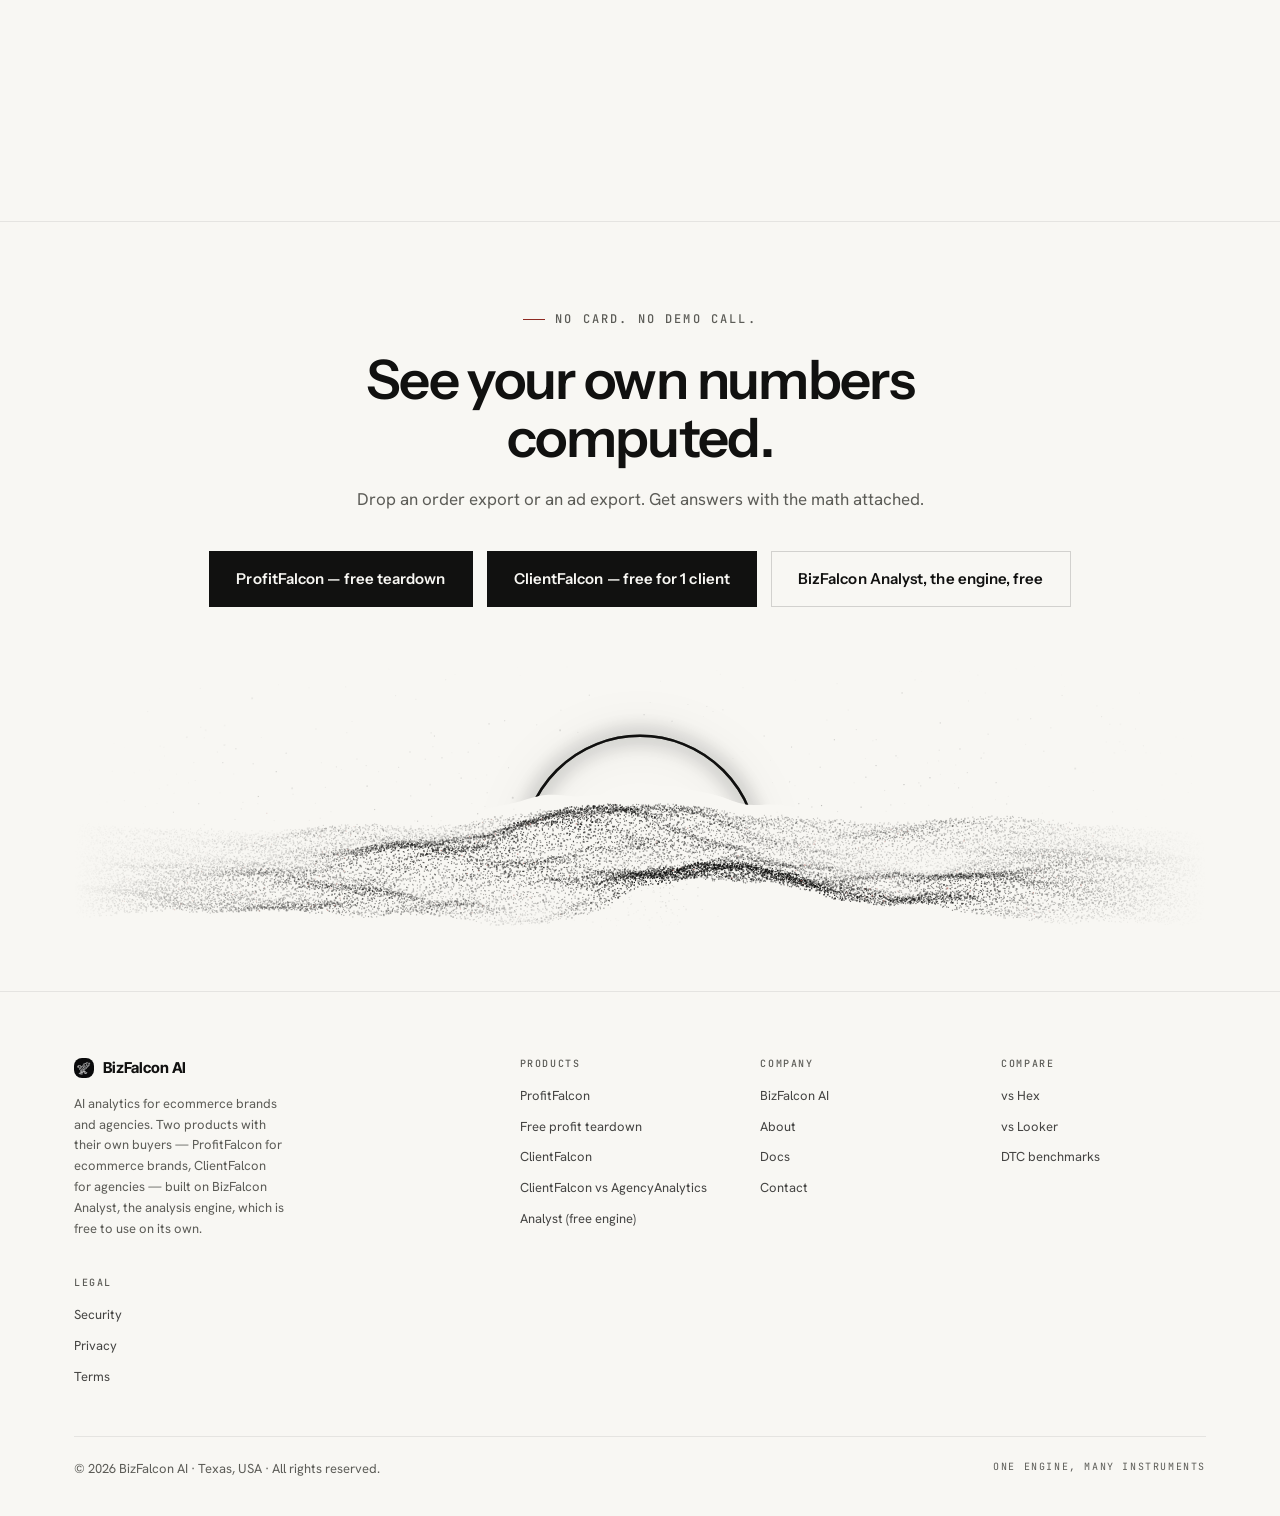
==== commit e2af0734: "Dock the falcon higher — it was on the default clearance `data-dock-clearance` sets how far above th" ====
--- a/index.html
+++ b/index.html
@@ -185,7 +185,11 @@
 <section id="products" class="dotbg">
   <div class="wrap">
     <div class="sec-row">
-      <div class="sec-head rv" data-dock>
+      <!-- data-dock-clearance is how far above the landmark the claws sit. It was
+           unset here, so it fell back to CLAW_CLEARANCE=8 (dusk-art.js:122) and
+           the falcon docked lower on this site than on either sibling — talonmark
+           sets 32. 48 lifts it clear of the heading instead of resting on it. -->
+      <div class="sec-head rv" data-dock data-dock-clearance="48">
         <div class="eyebrow">Products</div>
         <h2>Two products.<br>One engine.</h2>
         <p>ProfitFalcon is for the brand; ClientFalcon is for the agency running someone else's. Two buyers, two products, priced on their own. Both run on BizFalcon Analyst — which writes Python, runs it in your browser, and shows the math behind every answer — and which you can also use directly, free.</p>
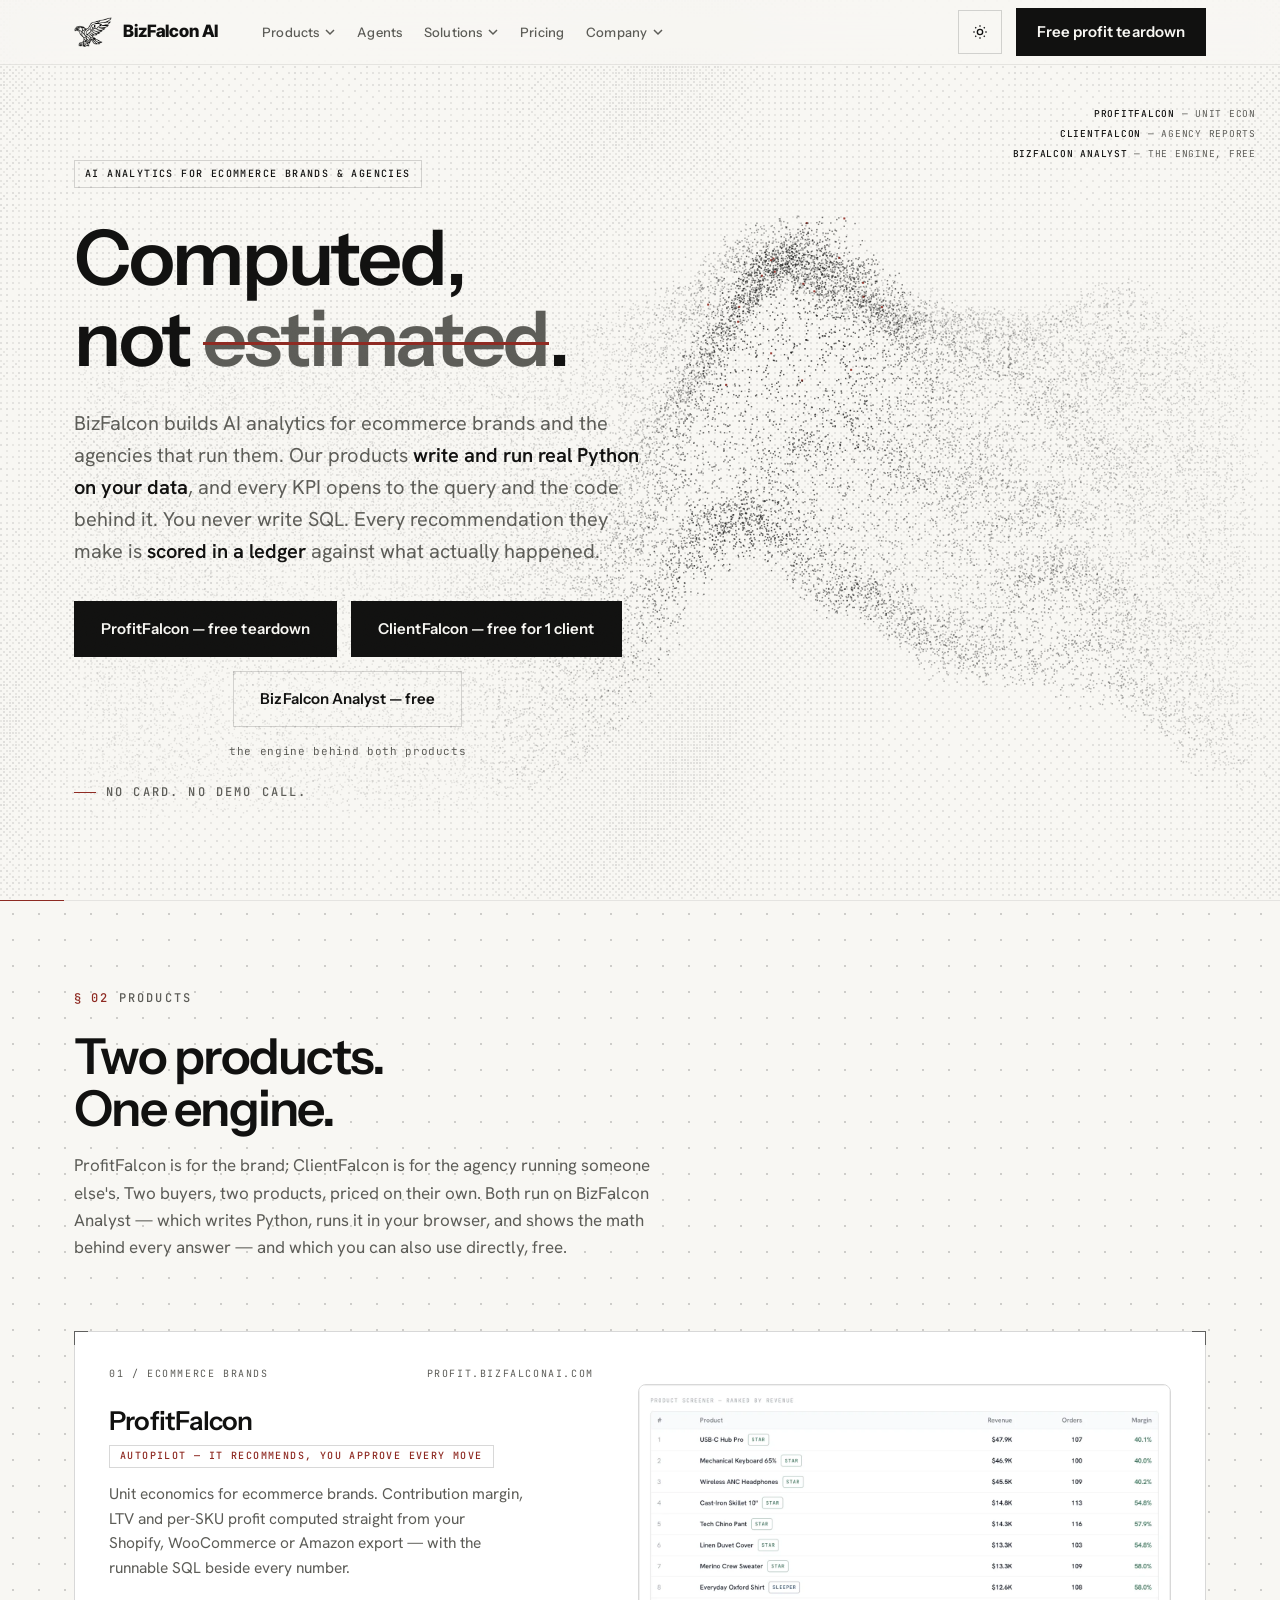
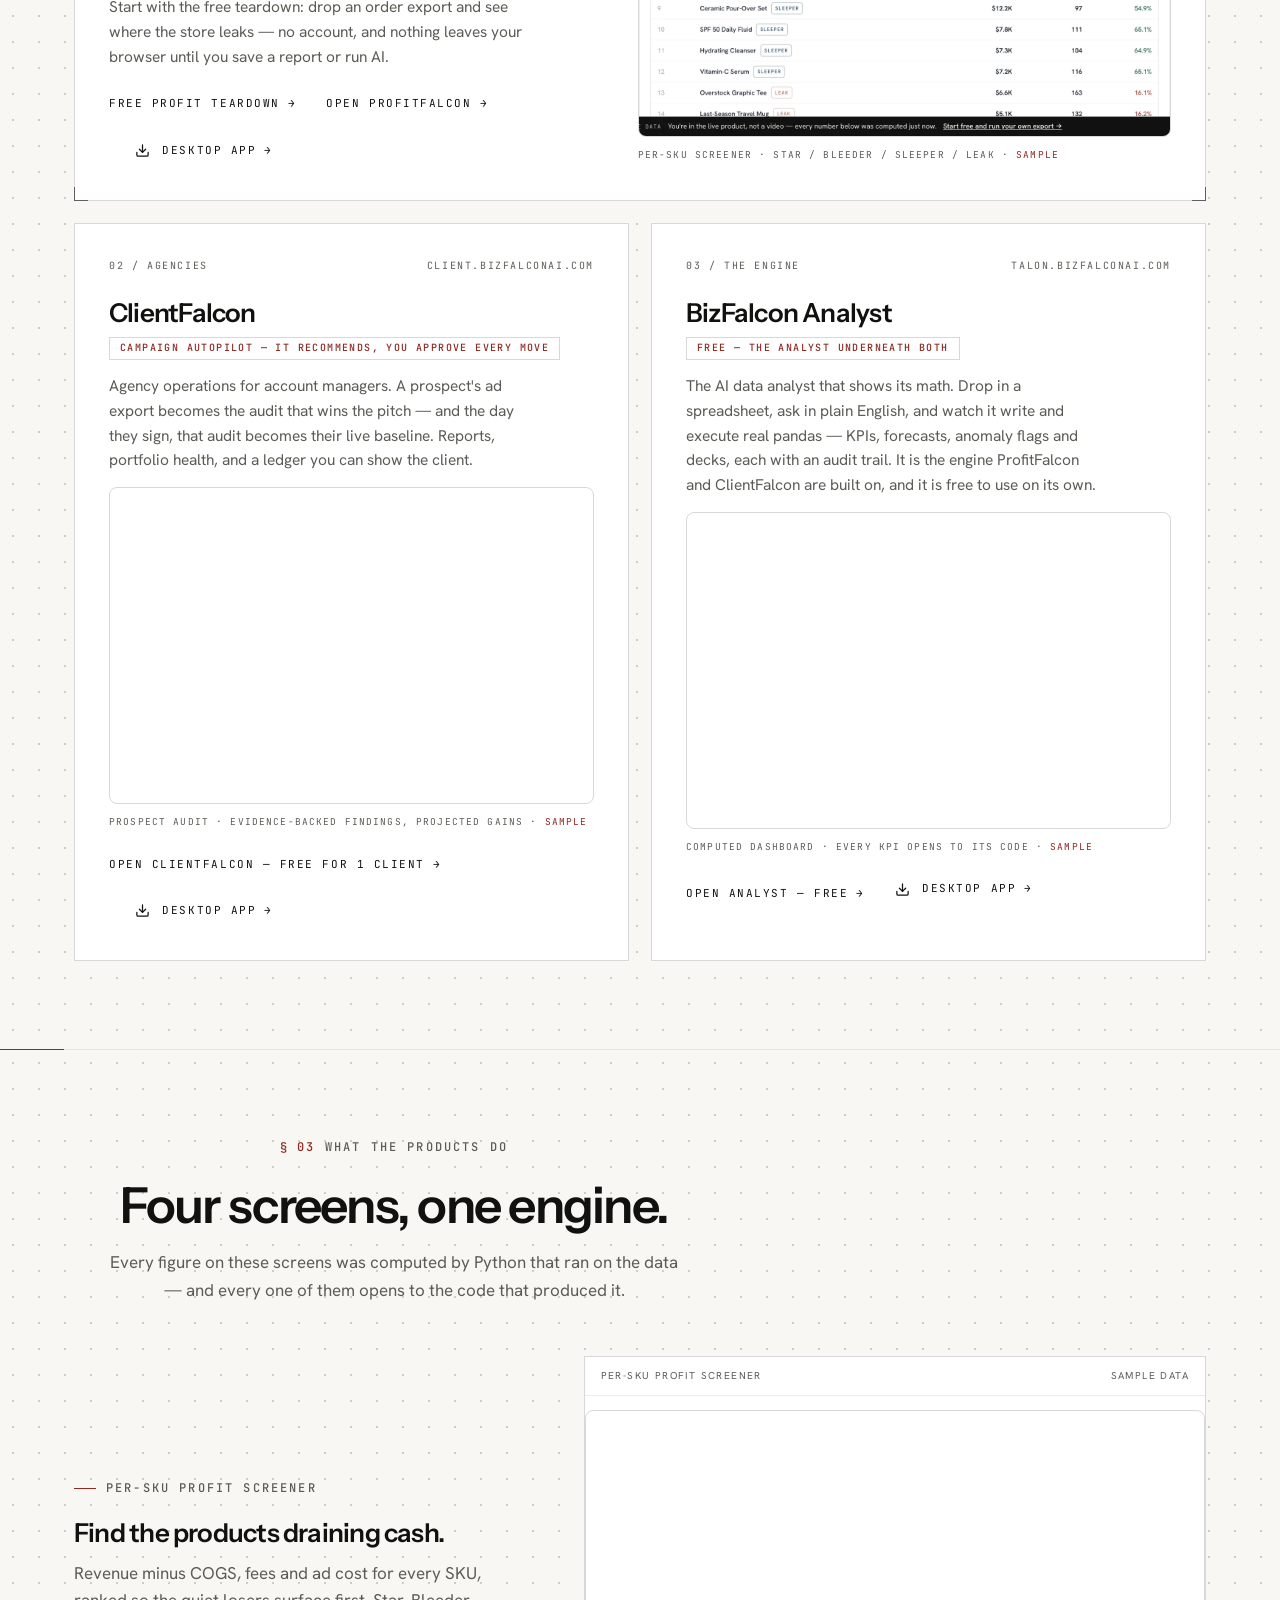
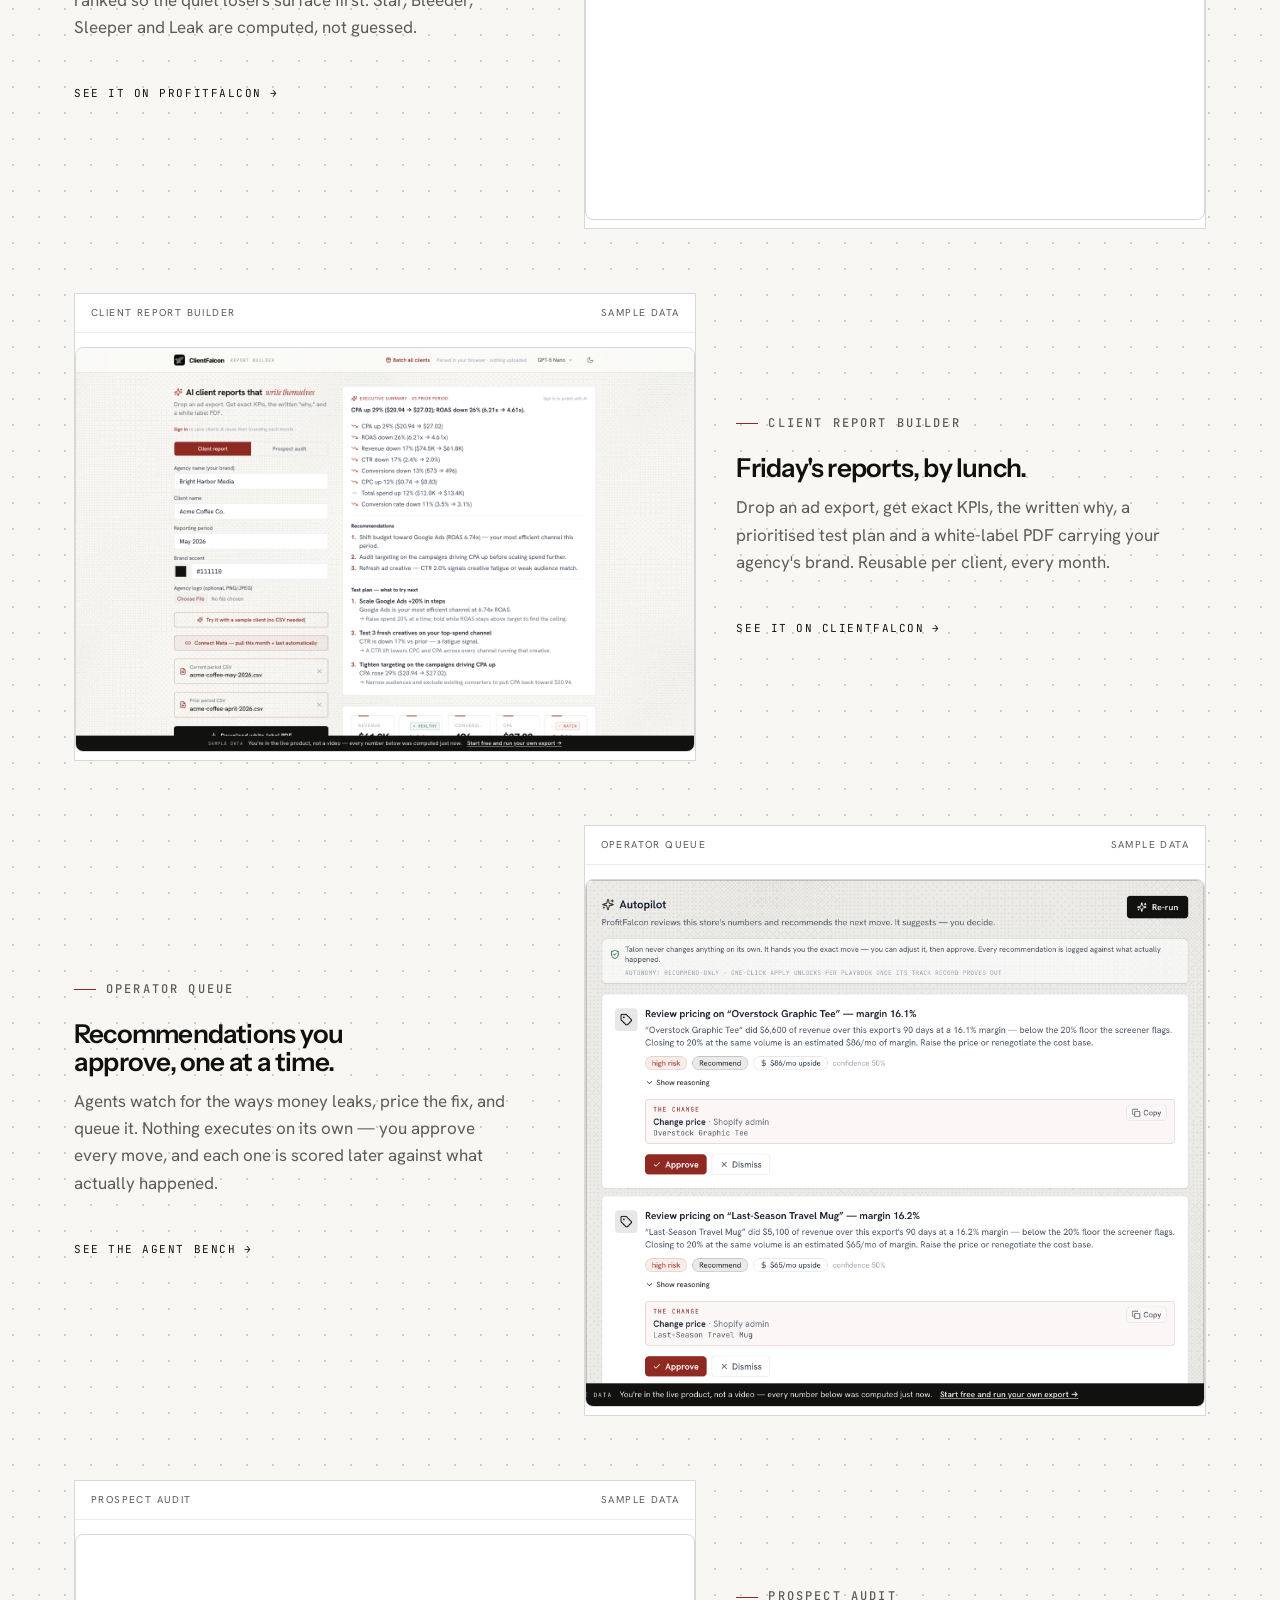
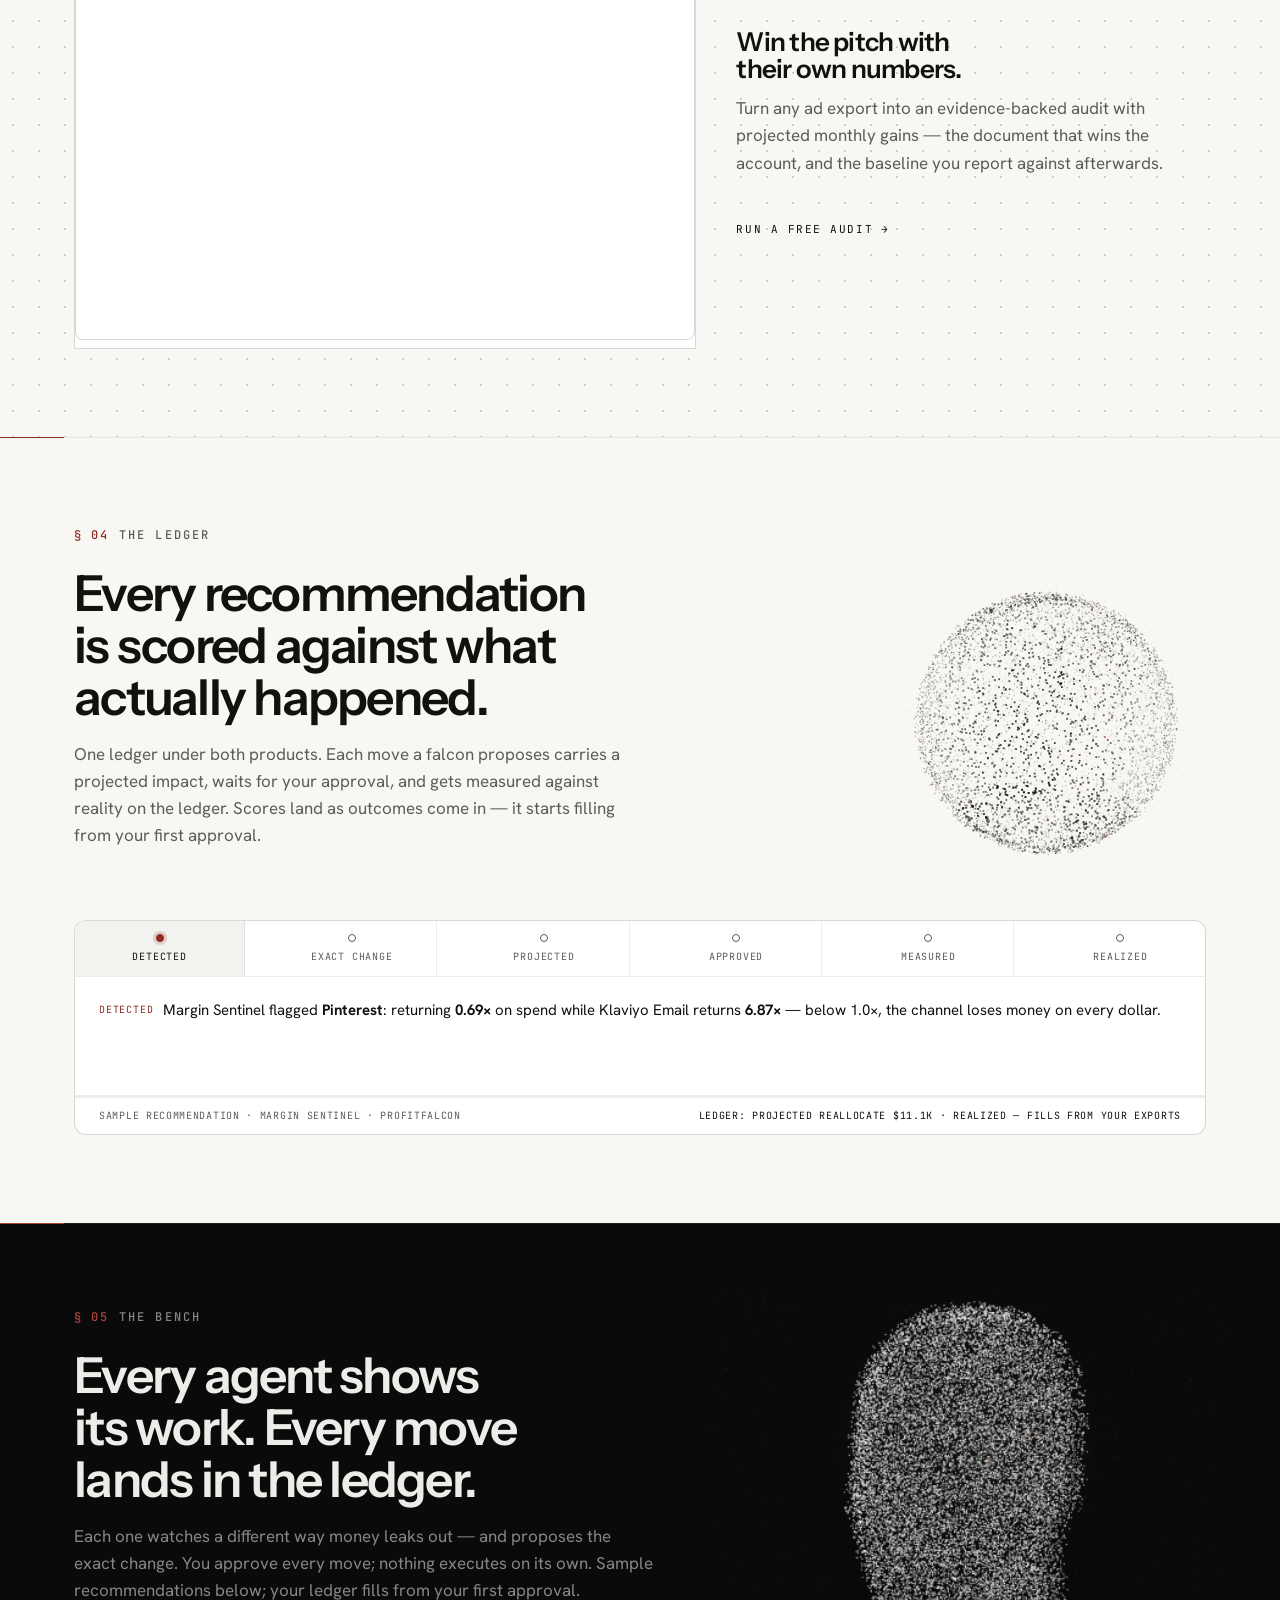
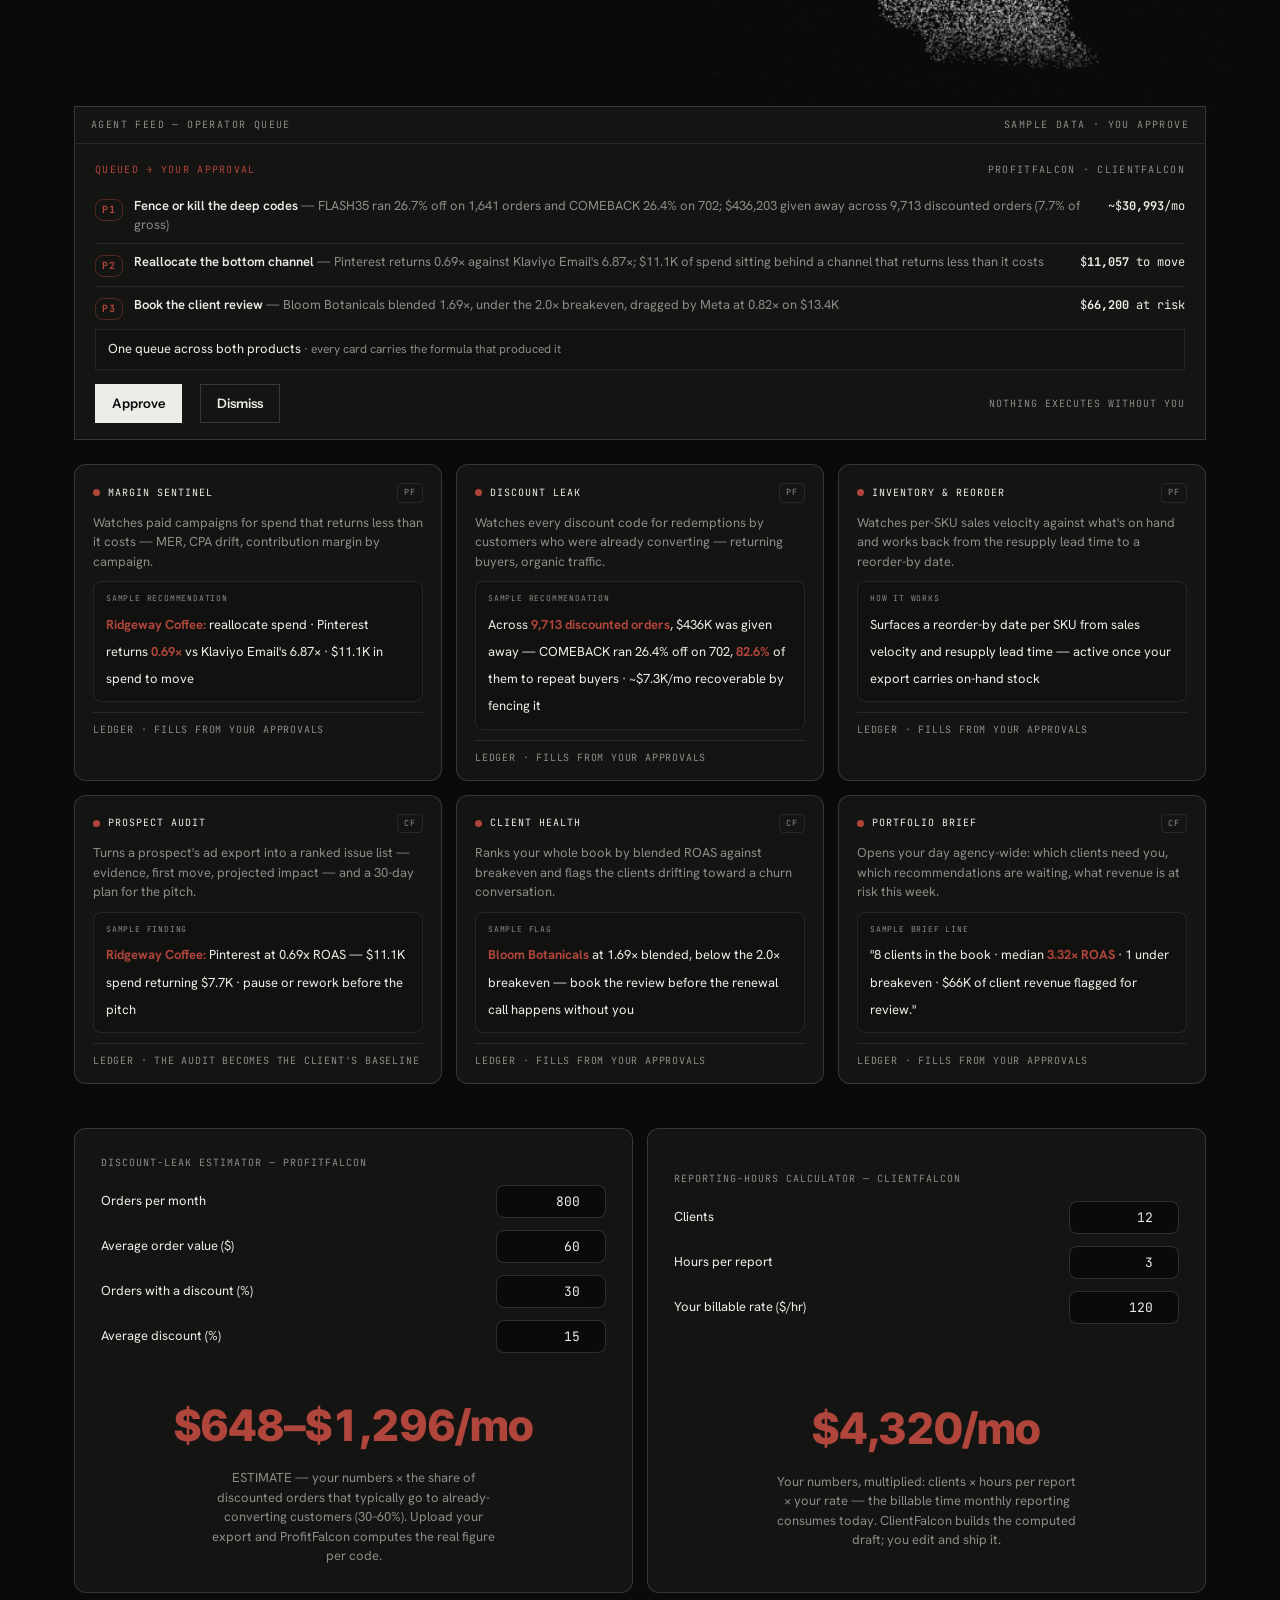
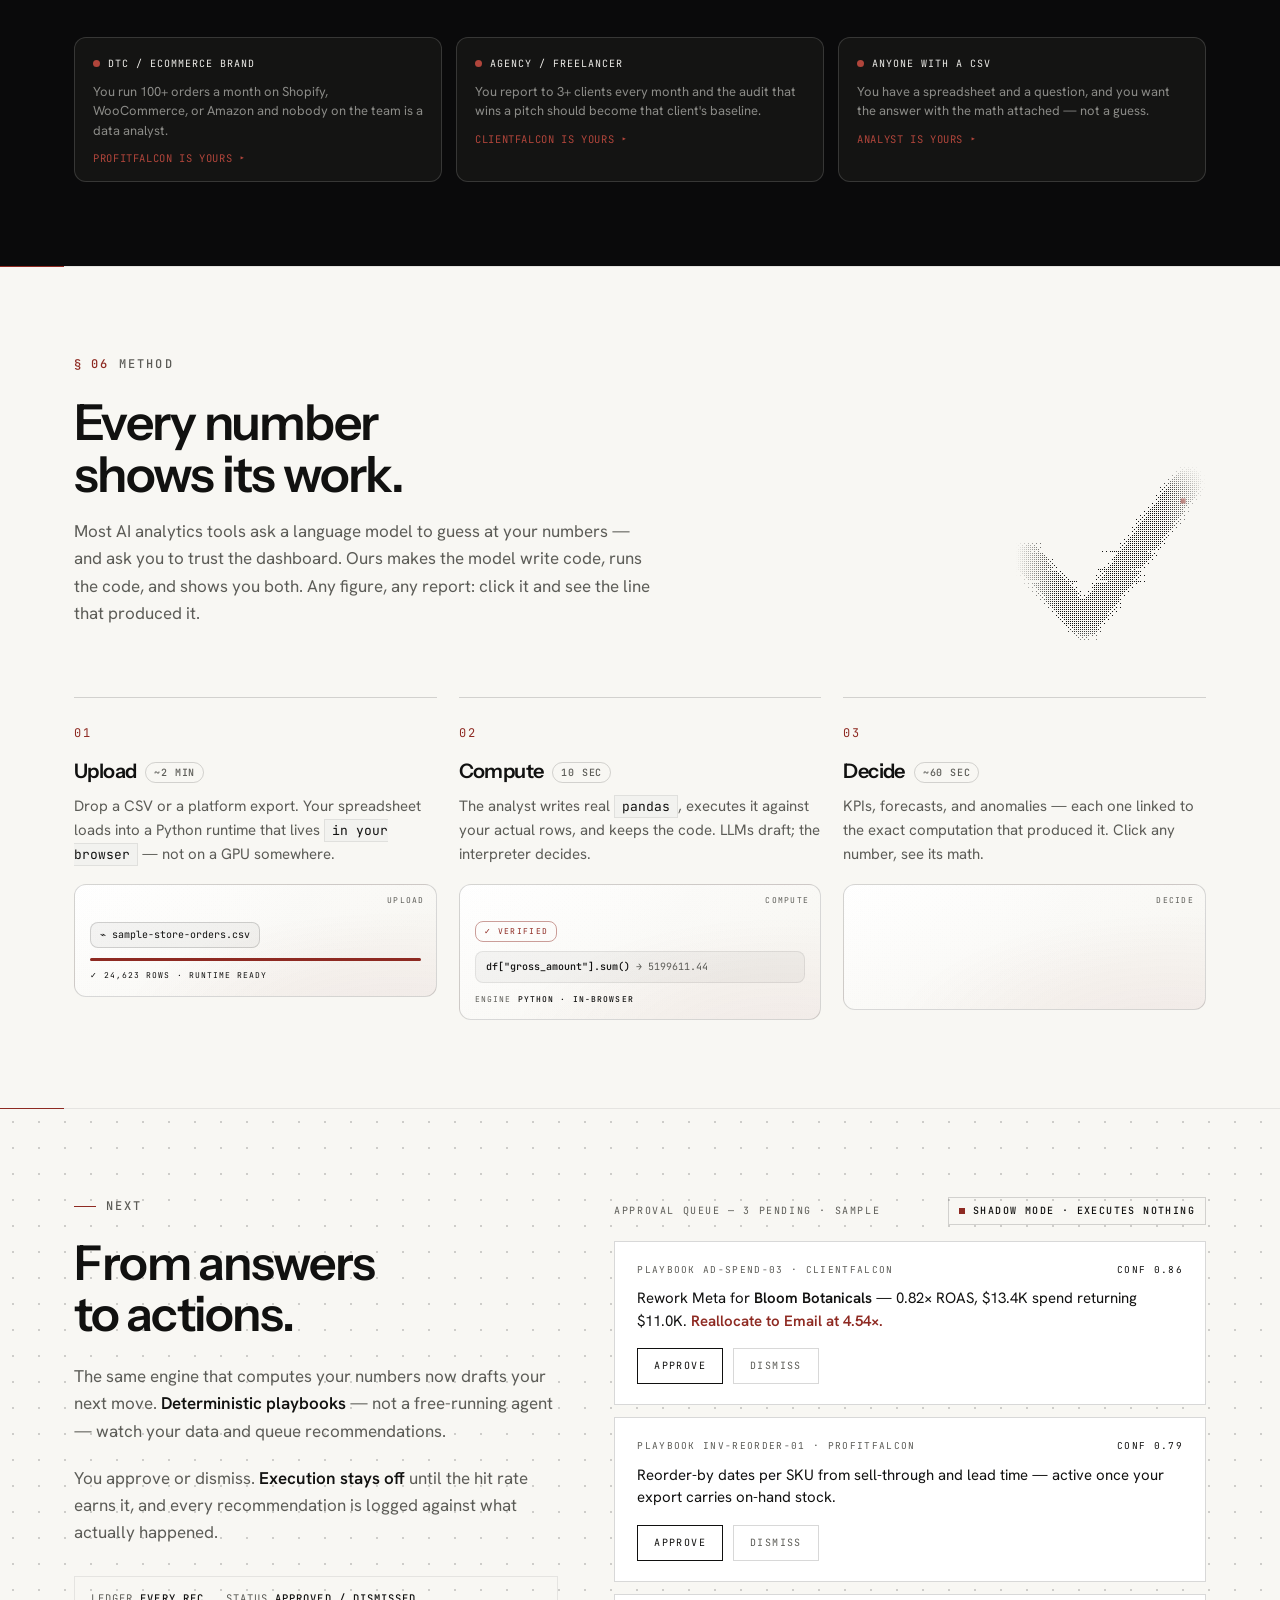
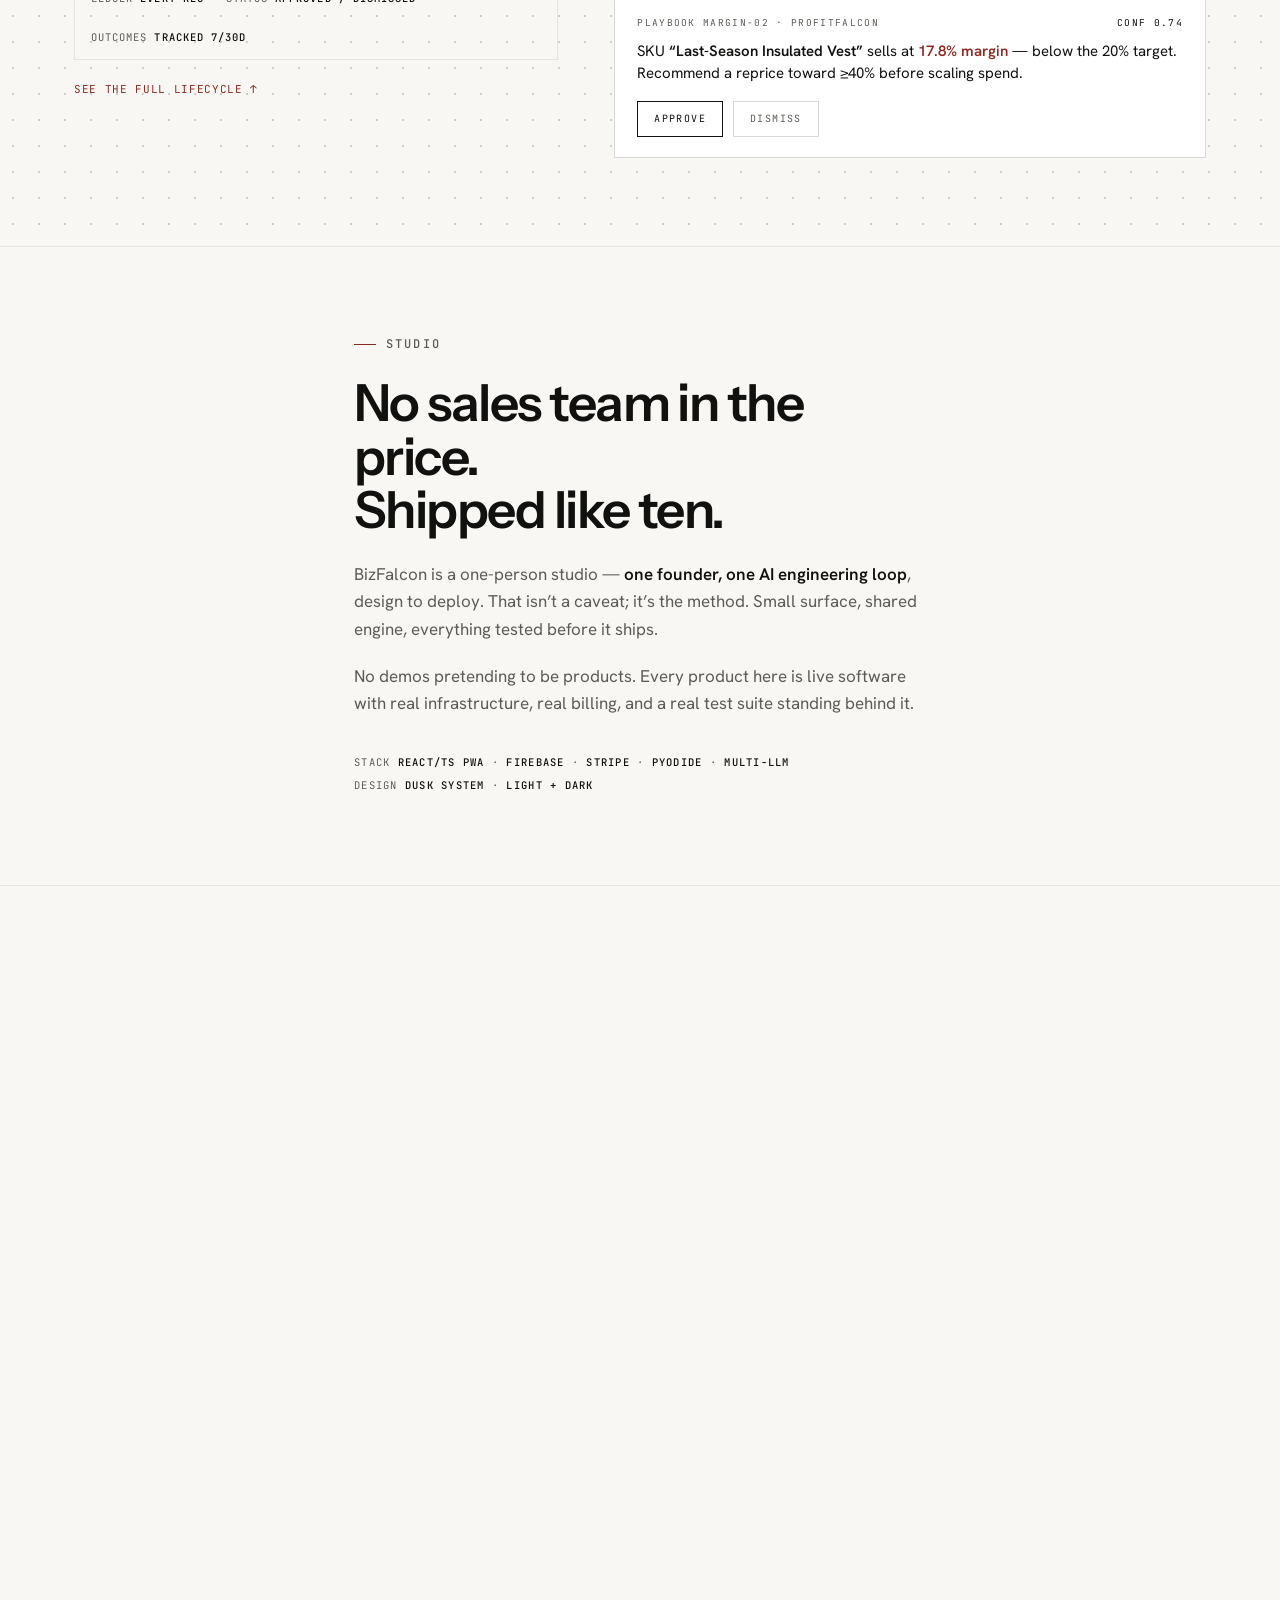
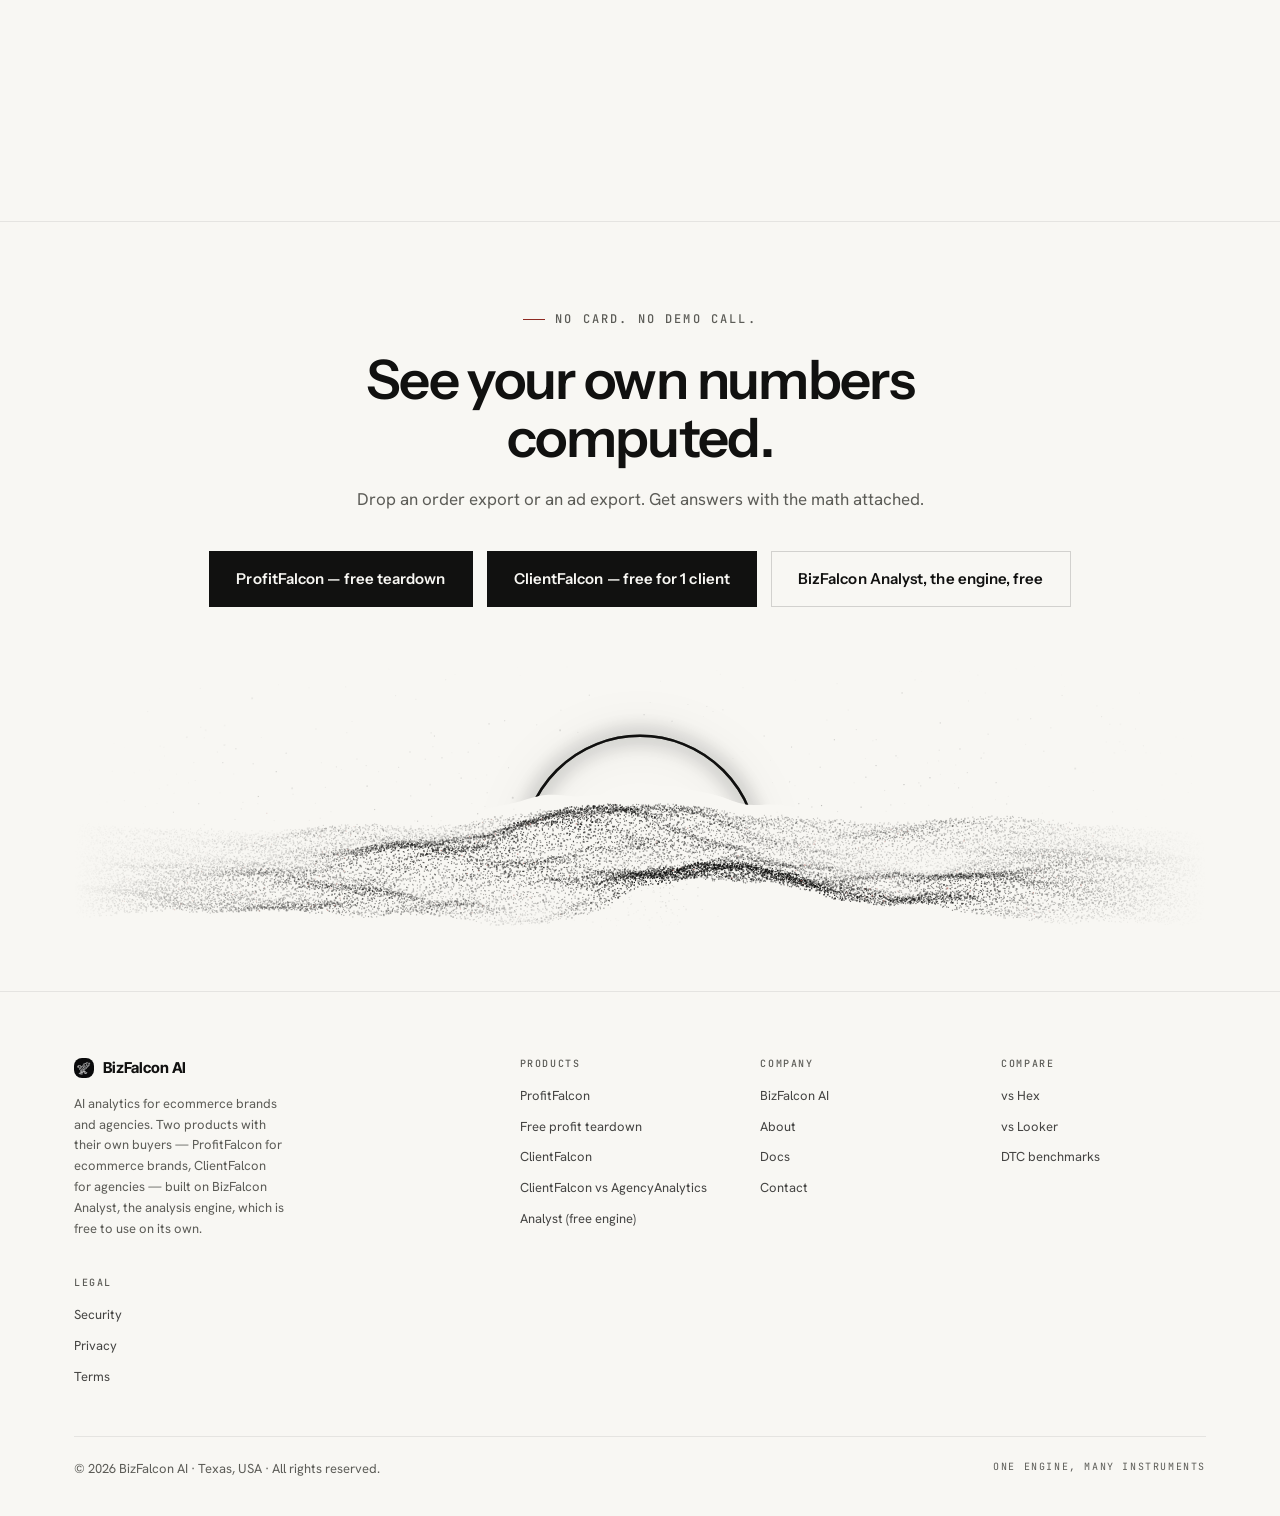
==== commit 11836c9e: "Revert the dock clearance — the default was measured, not accidental I read `data-dock-clearance` be" ====
--- a/index.html
+++ b/index.html
@@ -185,11 +185,7 @@
 <section id="products" class="dotbg">
   <div class="wrap">
     <div class="sec-row">
-      <!-- data-dock-clearance is how far above the landmark the claws sit. It was
-           unset here, so it fell back to CLAW_CLEARANCE=8 (dusk-art.js:122) and
-           the falcon docked lower on this site than on either sibling — talonmark
-           sets 32. 48 lifts it clear of the heading instead of resting on it. -->
-      <div class="sec-head rv" data-dock data-dock-clearance="48">
+      <div class="sec-head rv" data-dock>
         <div class="eyebrow">Products</div>
         <h2>Two products.<br>One engine.</h2>
         <p>ProfitFalcon is for the brand; ClientFalcon is for the agency running someone else's. Two buyers, two products, priced on their own. Both run on BizFalcon Analyst — which writes Python, runs it in your browser, and shows the math behind every answer — and which you can also use directly, free.</p>
